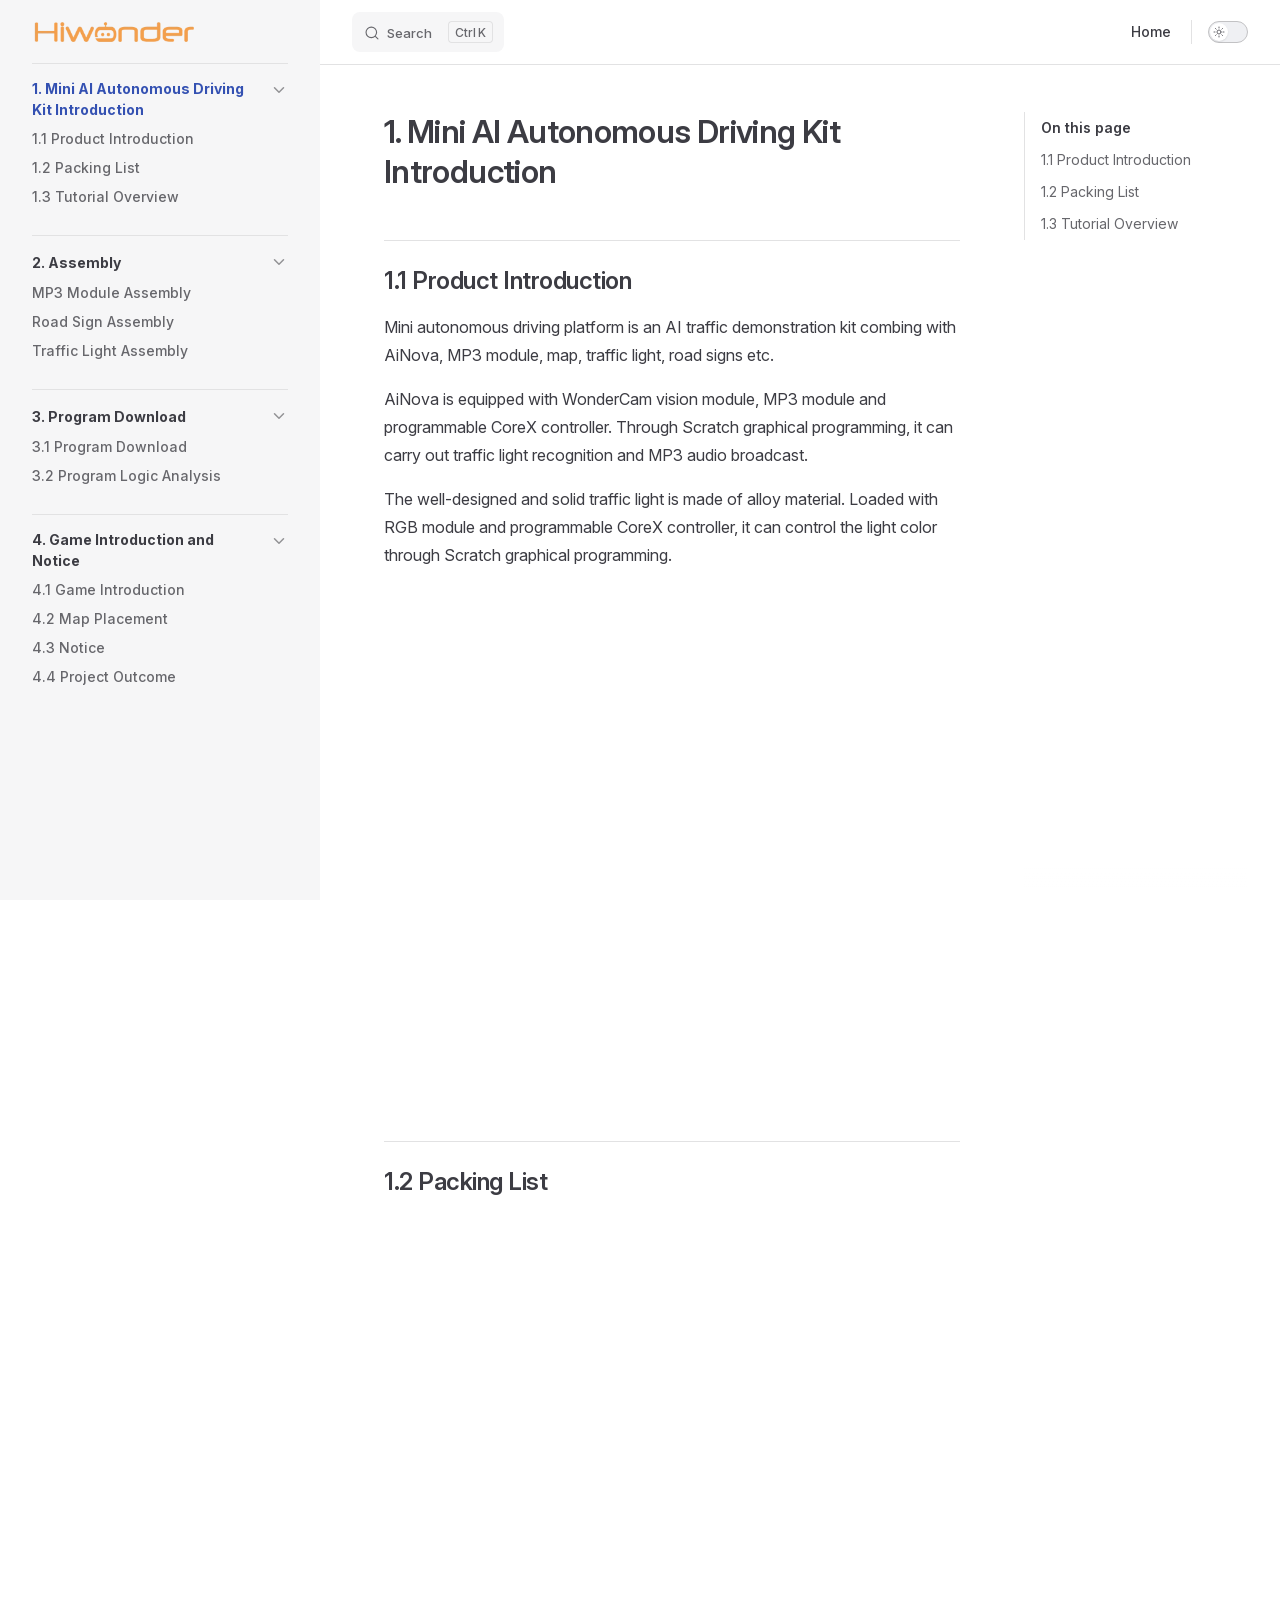
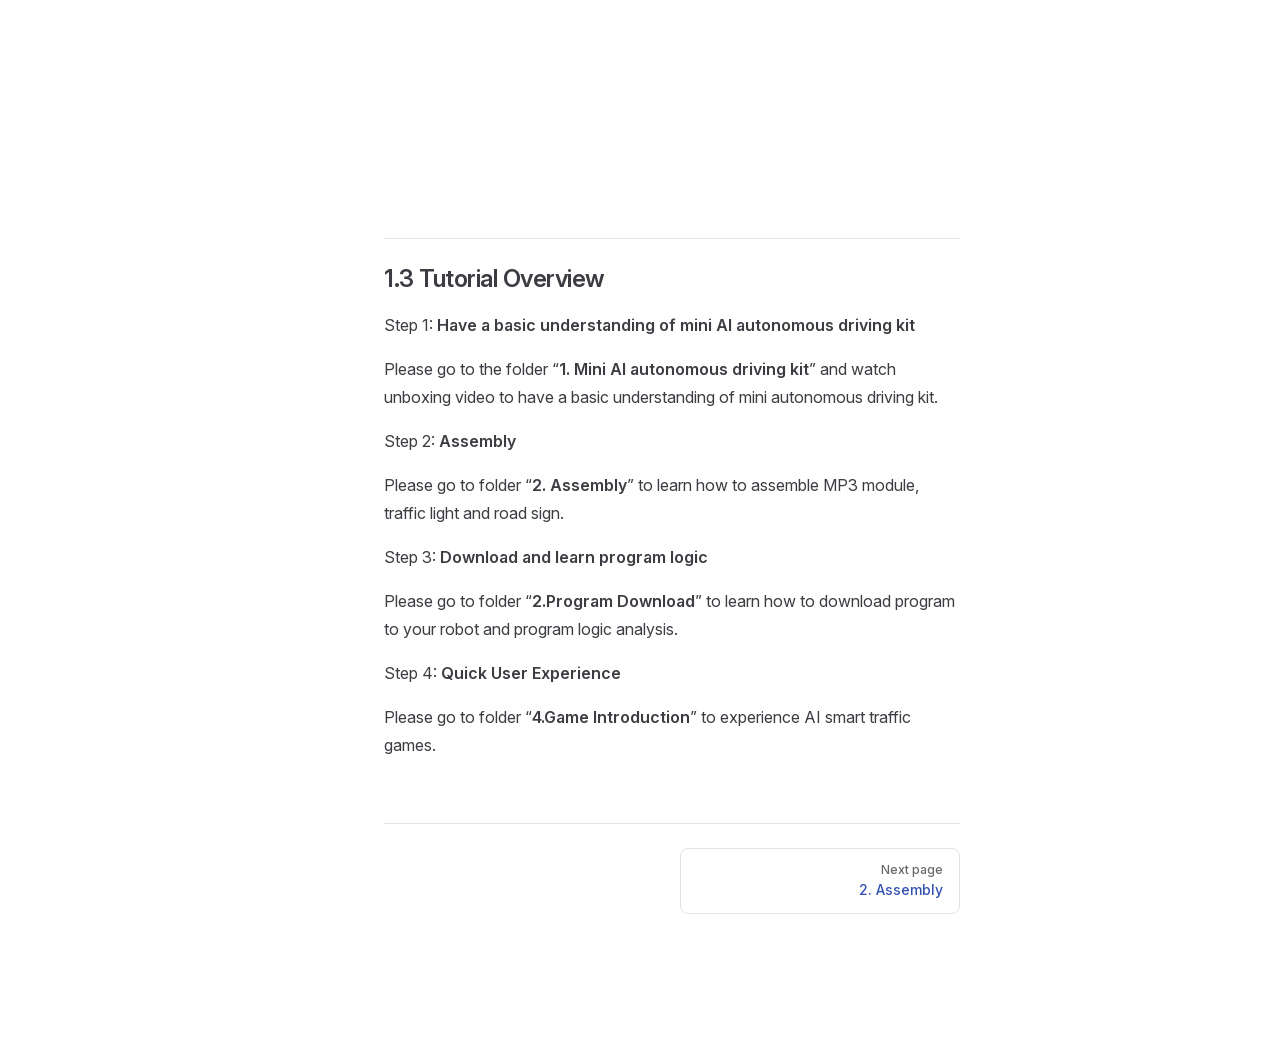
==== projects/AiNovaRobot/en/latest/index.html @ c1d37ed6 "内容修改" ====
<!DOCTYPE html>
<html lang="en-US" dir="ltr">
  <head>
    <meta charset="utf-8">
    <meta name="viewport" content="width=device-width,initial-scale=1">
    <title>AiNova Robot Documentation</title>
    <meta name="description" content="AiNova Robot documentation">
    <meta name="generator" content="VitePress v1.6.4">
    <link rel="preload stylesheet" href="/projects/AiNovaRobot/en/latest/assets/style.CTawzDou.css" as="style">
    <link rel="preload stylesheet" href="/projects/AiNovaRobot/en/latest/vp-icons.css" as="style">
    
    <script type="module" src="/projects/AiNovaRobot/en/latest/assets/app.DLgzN-JH.js"></script>
    <link rel="preload" href="/projects/AiNovaRobot/en/latest/assets/inter-roman-latin.Di8DUHzh.woff2" as="font" type="font/woff2" crossorigin="">
    <link rel="modulepreload" href="/projects/AiNovaRobot/en/latest/assets/chunks/theme.DFyrDnM_.js">
    <link rel="modulepreload" href="/projects/AiNovaRobot/en/latest/assets/chunks/framework.BVKoBI-M.js">
    <link rel="modulepreload" href="/projects/AiNovaRobot/en/latest/assets/index.md.DWuxhuNE.lean.js">
    <link rel="icon" href="/projects/AiNovaRobot/en/latest/favicon.ico">
    <script id="check-dark-mode">(()=>{const e=localStorage.getItem("vitepress-theme-appearance")||"auto",a=window.matchMedia("(prefers-color-scheme: dark)").matches;(!e||e==="auto"?a:e==="dark")&&document.documentElement.classList.add("dark")})();</script>
    <script id="check-mac-os">document.documentElement.classList.toggle("mac",/Mac|iPhone|iPod|iPad/i.test(navigator.platform));</script>
  </head>
  <body>
    <div id="app"><!--[--><div class="page-redirect" style="text-align:center;padding:100px 20px;"><p>Redirecting to content page...</p><p><a href="/projects/AiNovaRobot/en/latest/docs/1.Mini_AI_Autonomous_Driving_Kit_Introduction.html" target="_self">If you are not redirected automatically, click here</a></p></div><!--[--><!----><!--]--><!----><!--]--></div>
    <script>window.__VP_HASH_MAP__=JSON.parse("{\"docs_1.mini_ai_autonomous_driving_kit_introduction.md\":\"BrAEsili\",\"docs_2.assembly.md\":\"BgGyeTSR\",\"docs_3.program_download.md\":\"BCMKDqMc\",\"docs_4.game_instruction.md\":\"-0Lbuvfd\",\"docs_index.md\":\"DHeH-RkU\",\"index.md\":\"DWuxhuNE\"}");window.__VP_SITE_DATA__=JSON.parse("{\"lang\":\"en-US\",\"dir\":\"ltr\",\"title\":\"AiNova Robot Documentation\",\"description\":\"AiNova Robot documentation\",\"base\":\"/projects/AiNovaRobot/en/latest/\",\"head\":[],\"router\":{\"prefetchLinks\":true},\"appearance\":true,\"themeConfig\":{\"siteTitle\":false,\"logo\":\"/e-logo.webp\",\"outline\":[2,3],\"search\":{\"provider\":\"local\",\"options\":{\"translations\":{\"button\":{\"buttonText\":\"Search\",\"buttonAriaLabel\":\"Search\"},\"modal\":{\"searchBox\":{\"resetButtonTitle\":\"Clear search query\",\"resetButtonAriaLabel\":\"Clear search query\",\"cancelButtonText\":\"Cancel\",\"cancelButtonAriaLabel\":\"Cancel\"},\"startScreen\":{\"recentSearchTitle\":\"Recent Searches\",\"noRecentSearchText\":\"No recent searches\",\"suggestedQueryTitle\":\"Suggested Queries\"},\"noResultsScreen\":{\"noResultsText\":\"No results found for\",\"suggestedQueryText\":\"You can try searching for\",\"reportMissingResultsText\":\"Have any queries?\",\"reportMissingResultsLinkText\":\"Report here\"},\"footer\":{\"selectText\":\"to select\",\"navigateText\":\"to navigate\",\"closeText\":\"to close\"}}}}},\"nav\":[{\"text\":\"Home\",\"link\":\"https://www.hiwonder.net/\",\"target\":\"_self\"}],\"sidebar\":[{\"text\":\"1. Mini AI Autonomous Driving Kit Introduction\",\"link\":\"/docs/1.Mini_AI_Autonomous_Driving_Kit_Introduction.html\",\"collapsed\":false,\"items\":[{\"text\":\"1.1 Product Introduction\",\"link\":\"/docs/1.Mini_AI_Autonomous_Driving_Kit_Introduction.html#_1-1-product-introduction\"},{\"text\":\"1.2 Packing List\",\"link\":\"/docs/1.Mini_AI_Autonomous_Driving_Kit_Introduction.html#_1-2-packing-list\"},{\"text\":\"1.3 Tutorial Overview\",\"link\":\"/docs/1.Mini_AI_Autonomous_Driving_Kit_Introduction.html#_1-3-tutorial-overview\"}]},{\"text\":\"2. Assembly\",\"link\":\"/docs/2.Assembly.html\",\"collapsed\":false,\"items\":[{\"text\":\"MP3 Module Assembly\",\"link\":\"/docs/2.Assembly.html#mp3-module-assembly\"},{\"text\":\"Road Sign Assembly\",\"link\":\"/docs/2.Assembly.html#road-sign-assembly\"},{\"text\":\"Traffic Light Assembly\",\"link\":\"/docs/2.Assembly.html#traffic-light-assembly\"}]},{\"text\":\"3. Program Download\",\"link\":\"/docs/3.Program_Download.html\",\"collapsed\":false,\"items\":[{\"text\":\"3.1 Program Download\",\"link\":\"/docs/3.Program_Download.html#_3-1-program-download\"},{\"text\":\"3.2 Program Logic Analysis\",\"link\":\"/docs/3.Program_Download.html#_3-2-program-logic-analysis\"}]},{\"text\":\"4. Game Introduction and Notice\",\"link\":\"/docs/4.Game_Instruction.html\",\"collapsed\":false,\"items\":[{\"text\":\"4.1 Game Introduction\",\"link\":\"/docs/4.Game_Instruction.html#_4-1-game-introduction\"},{\"text\":\"4.2 Map Placement\",\"link\":\"/docs/4.Game_Instruction.html#_4-2-map-placement\"},{\"text\":\"4.3 Notice\",\"link\":\"/docs/4.Game_Instruction.html#_4-3-notice\"},{\"text\":\"4.4 Project Outcome\",\"link\":\"/docs/4.Game_Instruction.html#_4-4-project-outcome\"}]}]},\"locales\":{},\"scrollOffset\":134,\"cleanUrls\":false}");</script>
    
  </body>
</html>
---- projects/AiNovaRobot/en/latest/assets/style.CTawzDou.css ----
@font-face{font-family:Inter;font-style:normal;font-weight:100 900;font-display:swap;src:url(/projects/AiNovaRobot/en/latest/assets/inter-roman-cyrillic-ext.BBPuwvHQ.woff2) format("woff2");unicode-range:U+0460-052F,U+1C80-1C88,U+20B4,U+2DE0-2DFF,U+A640-A69F,U+FE2E-FE2F}@font-face{font-family:Inter;font-style:normal;font-weight:100 900;font-display:swap;src:url(/projects/AiNovaRobot/en/latest/assets/inter-roman-cyrillic.C5lxZ8CY.woff2) format("woff2");unicode-range:U+0301,U+0400-045F,U+0490-0491,U+04B0-04B1,U+2116}@font-face{font-family:Inter;font-style:normal;font-weight:100 900;font-display:swap;src:url(/projects/AiNovaRobot/en/latest/assets/inter-roman-greek-ext.CqjqNYQ-.woff2) format("woff2");unicode-range:U+1F00-1FFF}@font-face{font-family:Inter;font-style:normal;font-weight:100 900;font-display:swap;src:url(/projects/AiNovaRobot/en/latest/assets/inter-roman-greek.BBVDIX6e.woff2) format("woff2");unicode-range:U+0370-0377,U+037A-037F,U+0384-038A,U+038C,U+038E-03A1,U+03A3-03FF}@font-face{font-family:Inter;font-style:normal;font-weight:100 900;font-display:swap;src:url(/projects/AiNovaRobot/en/latest/assets/inter-roman-vietnamese.BjW4sHH5.woff2) format("woff2");unicode-range:U+0102-0103,U+0110-0111,U+0128-0129,U+0168-0169,U+01A0-01A1,U+01AF-01B0,U+0300-0301,U+0303-0304,U+0308-0309,U+0323,U+0329,U+1EA0-1EF9,U+20AB}@font-face{font-family:Inter;font-style:normal;font-weight:100 900;font-display:swap;src:url(/projects/AiNovaRobot/en/latest/assets/inter-roman-latin-ext.4ZJIpNVo.woff2) format("woff2");unicode-range:U+0100-02AF,U+0304,U+0308,U+0329,U+1E00-1E9F,U+1EF2-1EFF,U+2020,U+20A0-20AB,U+20AD-20C0,U+2113,U+2C60-2C7F,U+A720-A7FF}@font-face{font-family:Inter;font-style:normal;font-weight:100 900;font-display:swap;src:url(/projects/AiNovaRobot/en/latest/assets/inter-roman-latin.Di8DUHzh.woff2) format("woff2");unicode-range:U+0000-00FF,U+0131,U+0152-0153,U+02BB-02BC,U+02C6,U+02DA,U+02DC,U+0304,U+0308,U+0329,U+2000-206F,U+2074,U+20AC,U+2122,U+2191,U+2193,U+2212,U+2215,U+FEFF,U+FFFD}@font-face{font-family:Inter;font-style:italic;font-weight:100 900;font-display:swap;src:url(/projects/AiNovaRobot/en/latest/assets/inter-italic-cyrillic-ext.r48I6akx.woff2) format("woff2");unicode-range:U+0460-052F,U+1C80-1C88,U+20B4,U+2DE0-2DFF,U+A640-A69F,U+FE2E-FE2F}@font-face{font-family:Inter;font-style:italic;font-weight:100 900;font-display:swap;src:url(/projects/AiNovaRobot/en/latest/assets/inter-italic-cyrillic.By2_1cv3.woff2) format("woff2");unicode-range:U+0301,U+0400-045F,U+0490-0491,U+04B0-04B1,U+2116}@font-face{font-family:Inter;font-style:italic;font-weight:100 900;font-display:swap;src:url(/projects/AiNovaRobot/en/latest/assets/inter-italic-greek-ext.1u6EdAuj.woff2) format("woff2");unicode-range:U+1F00-1FFF}@font-face{font-family:Inter;font-style:italic;font-weight:100 900;font-display:swap;src:url(/projects/AiNovaRobot/en/latest/assets/inter-italic-greek.DJ8dCoTZ.woff2) format("woff2");unicode-range:U+0370-0377,U+037A-037F,U+0384-038A,U+038C,U+038E-03A1,U+03A3-03FF}@font-face{font-family:Inter;font-style:italic;font-weight:100 900;font-display:swap;src:url(/projects/AiNovaRobot/en/latest/assets/inter-italic-vietnamese.BSbpV94h.woff2) format("woff2");unicode-range:U+0102-0103,U+0110-0111,U+0128-0129,U+0168-0169,U+01A0-01A1,U+01AF-01B0,U+0300-0301,U+0303-0304,U+0308-0309,U+0323,U+0329,U+1EA0-1EF9,U+20AB}@font-face{font-family:Inter;font-style:italic;font-weight:100 900;font-display:swap;src:url(/projects/AiNovaRobot/en/latest/assets/inter-italic-latin-ext.CN1xVJS-.woff2) format("woff2");unicode-range:U+0100-02AF,U+0304,U+0308,U+0329,U+1E00-1E9F,U+1EF2-1EFF,U+2020,U+20A0-20AB,U+20AD-20C0,U+2113,U+2C60-2C7F,U+A720-A7FF}@font-face{font-family:Inter;font-style:italic;font-weight:100 900;font-display:swap;src:url(/projects/AiNovaRobot/en/latest/assets/inter-italic-latin.C2AdPX0b.woff2) format("woff2");unicode-range:U+0000-00FF,U+0131,U+0152-0153,U+02BB-02BC,U+02C6,U+02DA,U+02DC,U+0304,U+0308,U+0329,U+2000-206F,U+2074,U+20AC,U+2122,U+2191,U+2193,U+2212,U+2215,U+FEFF,U+FFFD}@font-face{font-family:Punctuation SC;font-weight:400;src:local("PingFang SC Regular"),local("Noto Sans CJK SC"),local("Microsoft YaHei");unicode-range:U+201C,U+201D,U+2018,U+2019,U+2E3A,U+2014,U+2013,U+2026,U+00B7,U+007E,U+002F}@font-face{font-family:Punctuation SC;font-weight:500;src:local("PingFang SC Medium"),local("Noto Sans CJK SC"),local("Microsoft YaHei");unicode-range:U+201C,U+201D,U+2018,U+2019,U+2E3A,U+2014,U+2013,U+2026,U+00B7,U+007E,U+002F}@font-face{font-family:Punctuation SC;font-weight:600;src:local("PingFang SC Semibold"),local("Noto Sans CJK SC Bold"),local("Microsoft YaHei Bold");unicode-range:U+201C,U+201D,U+2018,U+2019,U+2E3A,U+2014,U+2013,U+2026,U+00B7,U+007E,U+002F}@font-face{font-family:Punctuation SC;font-weight:700;src:local("PingFang SC Semibold"),local("Noto Sans CJK SC Bold"),local("Microsoft YaHei Bold");unicode-range:U+201C,U+201D,U+2018,U+2019,U+2E3A,U+2014,U+2013,U+2026,U+00B7,U+007E,U+002F}:root{--vp-c-white: #ffffff;--vp-c-black: #000000;--vp-c-neutral: var(--vp-c-black);--vp-c-neutral-inverse: var(--vp-c-white)}.dark{--vp-c-neutral: var(--vp-c-white);--vp-c-neutral-inverse: var(--vp-c-black)}:root{--vp-c-gray-1: #dddde3;--vp-c-gray-2: #e4e4e9;--vp-c-gray-3: #ebebef;--vp-c-gray-soft: rgba(142, 150, 170, .14);--vp-c-indigo-1: #3451b2;--vp-c-indigo-2: #3a5ccc;--vp-c-indigo-3: #5672cd;--vp-c-indigo-soft: rgba(100, 108, 255, .14);--vp-c-purple-1: #6f42c1;--vp-c-purple-2: #7e4cc9;--vp-c-purple-3: #8e5cd9;--vp-c-purple-soft: rgba(159, 122, 234, .14);--vp-c-green-1: #18794e;--vp-c-green-2: #299764;--vp-c-green-3: #30a46c;--vp-c-green-soft: rgba(16, 185, 129, .14);--vp-c-yellow-1: #915930;--vp-c-yellow-2: #946300;--vp-c-yellow-3: #9f6a00;--vp-c-yellow-soft: rgba(234, 179, 8, .14);--vp-c-red-1: #b8272c;--vp-c-red-2: #d5393e;--vp-c-red-3: #e0575b;--vp-c-red-soft: rgba(244, 63, 94, .14);--vp-c-sponsor: #db2777}.dark{--vp-c-gray-1: #515c67;--vp-c-gray-2: #414853;--vp-c-gray-3: #32363f;--vp-c-gray-soft: rgba(101, 117, 133, .16);--vp-c-indigo-1: #a8b1ff;--vp-c-indigo-2: #5c73e7;--vp-c-indigo-3: #3e63dd;--vp-c-indigo-soft: rgba(100, 108, 255, .16);--vp-c-purple-1: #c8abfa;--vp-c-purple-2: #a879e6;--vp-c-purple-3: #8e5cd9;--vp-c-purple-soft: rgba(159, 122, 234, .16);--vp-c-green-1: #3dd68c;--vp-c-green-2: #30a46c;--vp-c-green-3: #298459;--vp-c-green-soft: rgba(16, 185, 129, .16);--vp-c-yellow-1: #f9b44e;--vp-c-yellow-2: #da8b17;--vp-c-yellow-3: #a46a0a;--vp-c-yellow-soft: rgba(234, 179, 8, .16);--vp-c-red-1: #f66f81;--vp-c-red-2: #f14158;--vp-c-red-3: #b62a3c;--vp-c-red-soft: rgba(244, 63, 94, .16)}:root{--vp-c-bg: #ffffff;--vp-c-bg-alt: #f6f6f7;--vp-c-bg-elv: #ffffff;--vp-c-bg-soft: #f6f6f7}.dark{--vp-c-bg: #1b1b1f;--vp-c-bg-alt: #161618;--vp-c-bg-elv: #202127;--vp-c-bg-soft: #202127}:root{--vp-c-border: #c2c2c4;--vp-c-divider: #e2e2e3;--vp-c-gutter: #e2e2e3}.dark{--vp-c-border: #3c3f44;--vp-c-divider: #2e2e32;--vp-c-gutter: #000000}:root{--vp-c-text-1: #3c3c43;--vp-c-text-2: #67676c;--vp-c-text-3: #929295}.dark{--vp-c-text-1: #dfdfd6;--vp-c-text-2: #98989f;--vp-c-text-3: #6a6a71}:root{--vp-c-default-1: var(--vp-c-gray-1);--vp-c-default-2: var(--vp-c-gray-2);--vp-c-default-3: var(--vp-c-gray-3);--vp-c-default-soft: var(--vp-c-gray-soft);--vp-c-brand-1: var(--vp-c-indigo-1);--vp-c-brand-2: var(--vp-c-indigo-2);--vp-c-brand-3: var(--vp-c-indigo-3);--vp-c-brand-soft: var(--vp-c-indigo-soft);--vp-c-brand: var(--vp-c-brand-1);--vp-c-tip-1: var(--vp-c-brand-1);--vp-c-tip-2: var(--vp-c-brand-2);--vp-c-tip-3: var(--vp-c-brand-3);--vp-c-tip-soft: var(--vp-c-brand-soft);--vp-c-note-1: var(--vp-c-brand-1);--vp-c-note-2: var(--vp-c-brand-2);--vp-c-note-3: var(--vp-c-brand-3);--vp-c-note-soft: var(--vp-c-brand-soft);--vp-c-success-1: var(--vp-c-green-1);--vp-c-success-2: var(--vp-c-green-2);--vp-c-success-3: var(--vp-c-green-3);--vp-c-success-soft: var(--vp-c-green-soft);--vp-c-important-1: var(--vp-c-purple-1);--vp-c-important-2: var(--vp-c-purple-2);--vp-c-important-3: var(--vp-c-purple-3);--vp-c-important-soft: var(--vp-c-purple-soft);--vp-c-warning-1: var(--vp-c-yellow-1);--vp-c-warning-2: var(--vp-c-yellow-2);--vp-c-warning-3: var(--vp-c-yellow-3);--vp-c-warning-soft: var(--vp-c-yellow-soft);--vp-c-danger-1: var(--vp-c-red-1);--vp-c-danger-2: var(--vp-c-red-2);--vp-c-danger-3: var(--vp-c-red-3);--vp-c-danger-soft: var(--vp-c-red-soft);--vp-c-caution-1: var(--vp-c-red-1);--vp-c-caution-2: var(--vp-c-red-2);--vp-c-caution-3: var(--vp-c-red-3);--vp-c-caution-soft: var(--vp-c-red-soft)}:root{--vp-font-family-base: "Inter", ui-sans-serif, system-ui, sans-serif, "Apple Color Emoji", "Segoe UI Emoji", "Segoe UI Symbol", "Noto Color Emoji";--vp-font-family-mono: ui-monospace, "Menlo", "Monaco", "Consolas", "Liberation Mono", "Courier New", monospace;font-optical-sizing:auto}:root:where(:lang(zh)){--vp-font-family-base: "Punctuation SC", "Inter", ui-sans-serif, system-ui, sans-serif, "Apple Color Emoji", "Segoe UI Emoji", "Segoe UI Symbol", "Noto Color Emoji"}:root{--vp-shadow-1: 0 1px 2px rgba(0, 0, 0, .04), 0 1px 2px rgba(0, 0, 0, .06);--vp-shadow-2: 0 3px 12px rgba(0, 0, 0, .07), 0 1px 4px rgba(0, 0, 0, .07);--vp-shadow-3: 0 12px 32px rgba(0, 0, 0, .1), 0 2px 6px rgba(0, 0, 0, .08);--vp-shadow-4: 0 14px 44px rgba(0, 0, 0, .12), 0 3px 9px rgba(0, 0, 0, .12);--vp-shadow-5: 0 18px 56px rgba(0, 0, 0, .16), 0 4px 12px rgba(0, 0, 0, .16)}:root{--vp-z-index-footer: 10;--vp-z-index-local-nav: 20;--vp-z-index-nav: 30;--vp-z-index-layout-top: 40;--vp-z-index-backdrop: 50;--vp-z-index-sidebar: 60}@media (min-width: 960px){:root{--vp-z-index-sidebar: 25}}:root{--vp-layout-max-width: 1440px}:root{--vp-header-anchor-symbol: "#"}:root{--vp-code-line-height: 1.7;--vp-code-font-size: .875em;--vp-code-color: var(--vp-c-brand-1);--vp-code-link-color: var(--vp-c-brand-1);--vp-code-link-hover-color: var(--vp-c-brand-2);--vp-code-bg: var(--vp-c-default-soft);--vp-code-block-color: var(--vp-c-text-2);--vp-code-block-bg: var(--vp-c-bg-alt);--vp-code-block-divider-color: var(--vp-c-gutter);--vp-code-lang-color: var(--vp-c-text-3);--vp-code-line-highlight-color: var(--vp-c-default-soft);--vp-code-line-number-color: var(--vp-c-text-3);--vp-code-line-diff-add-color: var(--vp-c-success-soft);--vp-code-line-diff-add-symbol-color: var(--vp-c-success-1);--vp-code-line-diff-remove-color: var(--vp-c-danger-soft);--vp-code-line-diff-remove-symbol-color: var(--vp-c-danger-1);--vp-code-line-warning-color: var(--vp-c-warning-soft);--vp-code-line-error-color: var(--vp-c-danger-soft);--vp-code-copy-code-border-color: var(--vp-c-divider);--vp-code-copy-code-bg: var(--vp-c-bg-soft);--vp-code-copy-code-hover-border-color: var(--vp-c-divider);--vp-code-copy-code-hover-bg: var(--vp-c-bg);--vp-code-copy-code-active-text: var(--vp-c-text-2);--vp-code-copy-copied-text-content: "Copied";--vp-code-tab-divider: var(--vp-code-block-divider-color);--vp-code-tab-text-color: var(--vp-c-text-2);--vp-code-tab-bg: var(--vp-code-block-bg);--vp-code-tab-hover-text-color: var(--vp-c-text-1);--vp-code-tab-active-text-color: var(--vp-c-text-1);--vp-code-tab-active-bar-color: var(--vp-c-brand-1)}:lang(es),:lang(pt){--vp-code-copy-copied-text-content: "Copiado"}:lang(fa){--vp-code-copy-copied-text-content: "کپی شد"}:lang(ko){--vp-code-copy-copied-text-content: "복사됨"}:lang(ru){--vp-code-copy-copied-text-content: "Скопировано"}:lang(zh){--vp-code-copy-copied-text-content: "已复制"}:root{--vp-button-brand-border: transparent;--vp-button-brand-text: var(--vp-c-white);--vp-button-brand-bg: var(--vp-c-brand-3);--vp-button-brand-hover-border: transparent;--vp-button-brand-hover-text: var(--vp-c-white);--vp-button-brand-hover-bg: var(--vp-c-brand-2);--vp-button-brand-active-border: transparent;--vp-button-brand-active-text: var(--vp-c-white);--vp-button-brand-active-bg: var(--vp-c-brand-1);--vp-button-alt-border: transparent;--vp-button-alt-text: var(--vp-c-text-1);--vp-button-alt-bg: var(--vp-c-default-3);--vp-button-alt-hover-border: transparent;--vp-button-alt-hover-text: var(--vp-c-text-1);--vp-button-alt-hover-bg: var(--vp-c-default-2);--vp-button-alt-active-border: transparent;--vp-button-alt-active-text: var(--vp-c-text-1);--vp-button-alt-active-bg: var(--vp-c-default-1);--vp-button-sponsor-border: var(--vp-c-text-2);--vp-button-sponsor-text: var(--vp-c-text-2);--vp-button-sponsor-bg: transparent;--vp-button-sponsor-hover-border: var(--vp-c-sponsor);--vp-button-sponsor-hover-text: var(--vp-c-sponsor);--vp-button-sponsor-hover-bg: transparent;--vp-button-sponsor-active-border: var(--vp-c-sponsor);--vp-button-sponsor-active-text: var(--vp-c-sponsor);--vp-button-sponsor-active-bg: transparent}:root{--vp-custom-block-font-size: 14px;--vp-custom-block-code-font-size: 13px;--vp-custom-block-info-border: transparent;--vp-custom-block-info-text: var(--vp-c-text-1);--vp-custom-block-info-bg: var(--vp-c-default-soft);--vp-custom-block-info-code-bg: var(--vp-c-default-soft);--vp-custom-block-note-border: transparent;--vp-custom-block-note-text: var(--vp-c-text-1);--vp-custom-block-note-bg: var(--vp-c-default-soft);--vp-custom-block-note-code-bg: var(--vp-c-default-soft);--vp-custom-block-tip-border: transparent;--vp-custom-block-tip-text: var(--vp-c-text-1);--vp-custom-block-tip-bg: var(--vp-c-tip-soft);--vp-custom-block-tip-code-bg: var(--vp-c-tip-soft);--vp-custom-block-important-border: transparent;--vp-custom-block-important-text: var(--vp-c-text-1);--vp-custom-block-important-bg: var(--vp-c-important-soft);--vp-custom-block-important-code-bg: var(--vp-c-important-soft);--vp-custom-block-warning-border: transparent;--vp-custom-block-warning-text: var(--vp-c-text-1);--vp-custom-block-warning-bg: var(--vp-c-warning-soft);--vp-custom-block-warning-code-bg: var(--vp-c-warning-soft);--vp-custom-block-danger-border: transparent;--vp-custom-block-danger-text: var(--vp-c-text-1);--vp-custom-block-danger-bg: var(--vp-c-danger-soft);--vp-custom-block-danger-code-bg: var(--vp-c-danger-soft);--vp-custom-block-caution-border: transparent;--vp-custom-block-caution-text: var(--vp-c-text-1);--vp-custom-block-caution-bg: var(--vp-c-caution-soft);--vp-custom-block-caution-code-bg: var(--vp-c-caution-soft);--vp-custom-block-details-border: var(--vp-custom-block-info-border);--vp-custom-block-details-text: var(--vp-custom-block-info-text);--vp-custom-block-details-bg: var(--vp-custom-block-info-bg);--vp-custom-block-details-code-bg: var(--vp-custom-block-info-code-bg)}:root{--vp-input-border-color: var(--vp-c-border);--vp-input-bg-color: var(--vp-c-bg-alt);--vp-input-switch-bg-color: var(--vp-c-default-soft)}:root{--vp-nav-height: 64px;--vp-nav-bg-color: var(--vp-c-bg);--vp-nav-screen-bg-color: var(--vp-c-bg);--vp-nav-logo-height: 24px}.hide-nav{--vp-nav-height: 0px}.hide-nav .VPSidebar{--vp-nav-height: 22px}:root{--vp-local-nav-bg-color: var(--vp-c-bg)}:root{--vp-sidebar-width: 272px;--vp-sidebar-bg-color: var(--vp-c-bg-alt)}:root{--vp-backdrop-bg-color: rgba(0, 0, 0, .6)}:root{--vp-home-hero-name-color: var(--vp-c-brand-1);--vp-home-hero-name-background: transparent;--vp-home-hero-image-background-image: none;--vp-home-hero-image-filter: none}:root{--vp-badge-info-border: transparent;--vp-badge-info-text: var(--vp-c-text-2);--vp-badge-info-bg: var(--vp-c-default-soft);--vp-badge-tip-border: transparent;--vp-badge-tip-text: var(--vp-c-tip-1);--vp-badge-tip-bg: var(--vp-c-tip-soft);--vp-badge-warning-border: transparent;--vp-badge-warning-text: var(--vp-c-warning-1);--vp-badge-warning-bg: var(--vp-c-warning-soft);--vp-badge-danger-border: transparent;--vp-badge-danger-text: var(--vp-c-danger-1);--vp-badge-danger-bg: var(--vp-c-danger-soft)}:root{--vp-carbon-ads-text-color: var(--vp-c-text-1);--vp-carbon-ads-poweredby-color: var(--vp-c-text-2);--vp-carbon-ads-bg-color: var(--vp-c-bg-soft);--vp-carbon-ads-hover-text-color: var(--vp-c-brand-1);--vp-carbon-ads-hover-poweredby-color: var(--vp-c-text-1)}:root{--vp-local-search-bg: var(--vp-c-bg);--vp-local-search-result-bg: var(--vp-c-bg);--vp-local-search-result-border: var(--vp-c-divider);--vp-local-search-result-selected-bg: var(--vp-c-bg);--vp-local-search-result-selected-border: var(--vp-c-brand-1);--vp-local-search-highlight-bg: var(--vp-c-brand-1);--vp-local-search-highlight-text: var(--vp-c-neutral-inverse)}@media (prefers-reduced-motion: reduce){*,:before,:after{animation-delay:-1ms!important;animation-duration:1ms!important;animation-iteration-count:1!important;background-attachment:initial!important;scroll-behavior:auto!important;transition-duration:0s!important;transition-delay:0s!important}}*,:before,:after{box-sizing:border-box}html{line-height:1.4;font-size:16px;-webkit-text-size-adjust:100%}html.dark{color-scheme:dark}body{margin:0;width:100%;min-width:320px;min-height:100vh;line-height:24px;font-family:var(--vp-font-family-base);font-size:16px;font-weight:400;color:var(--vp-c-text-1);background-color:var(--vp-c-bg);font-synthesis:style;text-rendering:optimizeLegibility;-webkit-font-smoothing:antialiased;-moz-osx-font-smoothing:grayscale}main{display:block}h1,h2,h3,h4,h5,h6{margin:0;line-height:24px;font-size:16px;font-weight:400}p{margin:0}strong,b{font-weight:600}a,area,button,[role=button],input,label,select,summary,textarea{touch-action:manipulation}a{color:inherit;text-decoration:inherit}ol,ul{list-style:none;margin:0;padding:0}blockquote{margin:0}pre,code,kbd,samp{font-family:var(--vp-font-family-mono)}img,svg,video,canvas,audio,iframe,embed,object{display:block}figure{margin:0}img,video{max-width:100%;height:auto}button,input,optgroup,select,textarea{border:0;padding:0;line-height:inherit;color:inherit}button{padding:0;font-family:inherit;background-color:transparent;background-image:none}button:enabled,[role=button]:enabled{cursor:pointer}button:focus,button:focus-visible{outline:1px dotted;outline:4px auto -webkit-focus-ring-color}button:focus:not(:focus-visible){outline:none!important}input:focus,textarea:focus,select:focus{outline:none}table{border-collapse:collapse}input{background-color:transparent}input:-ms-input-placeholder,textarea:-ms-input-placeholder{color:var(--vp-c-text-3)}input::-ms-input-placeholder,textarea::-ms-input-placeholder{color:var(--vp-c-text-3)}input::placeholder,textarea::placeholder{color:var(--vp-c-text-3)}input::-webkit-outer-spin-button,input::-webkit-inner-spin-button{-webkit-appearance:none;margin:0}input[type=number]{-moz-appearance:textfield}textarea{resize:vertical}select{-webkit-appearance:none}fieldset{margin:0;padding:0}h1,h2,h3,h4,h5,h6,li,p{overflow-wrap:break-word}vite-error-overlay{z-index:9999}mjx-container{overflow-x:auto}mjx-container>svg{display:inline-block;margin:auto}[class^=vpi-],[class*=" vpi-"],.vp-icon{width:1em;height:1em}[class^=vpi-].bg,[class*=" vpi-"].bg,.vp-icon.bg{background-size:100% 100%;background-color:transparent}[class^=vpi-]:not(.bg),[class*=" vpi-"]:not(.bg),.vp-icon:not(.bg){-webkit-mask:var(--icon) no-repeat;mask:var(--icon) no-repeat;-webkit-mask-size:100% 100%;mask-size:100% 100%;background-color:currentColor;color:inherit}.vpi-align-left{--icon: url("data:image/svg+xml,%3Csvg xmlns='http://www.w3.org/2000/svg' fill='none' stroke='currentColor' stroke-linecap='round' stroke-linejoin='round' stroke-width='2' viewBox='0 0 24 24'%3E%3Cpath d='M21 6H3M15 12H3M17 18H3'/%3E%3C/svg%3E")}.vpi-arrow-right,.vpi-arrow-down,.vpi-arrow-left,.vpi-arrow-up{--icon: url("data:image/svg+xml,%3Csvg xmlns='http://www.w3.org/2000/svg' fill='none' stroke='currentColor' stroke-linecap='round' stroke-linejoin='round' stroke-width='2' viewBox='0 0 24 24'%3E%3Cpath d='M5 12h14M12 5l7 7-7 7'/%3E%3C/svg%3E")}.vpi-chevron-right,.vpi-chevron-down,.vpi-chevron-left,.vpi-chevron-up{--icon: url("data:image/svg+xml,%3Csvg xmlns='http://www.w3.org/2000/svg' fill='none' stroke='currentColor' stroke-linecap='round' stroke-linejoin='round' stroke-width='2' viewBox='0 0 24 24'%3E%3Cpath d='m9 18 6-6-6-6'/%3E%3C/svg%3E")}.vpi-chevron-down,.vpi-arrow-down{transform:rotate(90deg)}.vpi-chevron-left,.vpi-arrow-left{transform:rotate(180deg)}.vpi-chevron-up,.vpi-arrow-up{transform:rotate(-90deg)}.vpi-square-pen{--icon: url("data:image/svg+xml,%3Csvg xmlns='http://www.w3.org/2000/svg' fill='none' stroke='currentColor' stroke-linecap='round' stroke-linejoin='round' stroke-width='2' viewBox='0 0 24 24'%3E%3Cpath d='M12 3H5a2 2 0 0 0-2 2v14a2 2 0 0 0 2 2h14a2 2 0 0 0 2-2v-7'/%3E%3Cpath d='M18.375 2.625a2.121 2.121 0 1 1 3 3L12 15l-4 1 1-4Z'/%3E%3C/svg%3E")}.vpi-plus{--icon: url("data:image/svg+xml,%3Csvg xmlns='http://www.w3.org/2000/svg' fill='none' stroke='currentColor' stroke-linecap='round' stroke-linejoin='round' stroke-width='2' viewBox='0 0 24 24'%3E%3Cpath d='M5 12h14M12 5v14'/%3E%3C/svg%3E")}.vpi-sun{--icon: url("data:image/svg+xml,%3Csvg xmlns='http://www.w3.org/2000/svg' fill='none' stroke='currentColor' stroke-linecap='round' stroke-linejoin='round' stroke-width='2' viewBox='0 0 24 24'%3E%3Ccircle cx='12' cy='12' r='4'/%3E%3Cpath d='M12 2v2M12 20v2M4.93 4.93l1.41 1.41M17.66 17.66l1.41 1.41M2 12h2M20 12h2M6.34 17.66l-1.41 1.41M19.07 4.93l-1.41 1.41'/%3E%3C/svg%3E")}.vpi-moon{--icon: url("data:image/svg+xml,%3Csvg xmlns='http://www.w3.org/2000/svg' fill='none' stroke='currentColor' stroke-linecap='round' stroke-linejoin='round' stroke-width='2' viewBox='0 0 24 24'%3E%3Cpath d='M12 3a6 6 0 0 0 9 9 9 9 0 1 1-9-9Z'/%3E%3C/svg%3E")}.vpi-more-horizontal{--icon: url("data:image/svg+xml,%3Csvg xmlns='http://www.w3.org/2000/svg' fill='none' stroke='currentColor' stroke-linecap='round' stroke-linejoin='round' stroke-width='2' viewBox='0 0 24 24'%3E%3Ccircle cx='12' cy='12' r='1'/%3E%3Ccircle cx='19' cy='12' r='1'/%3E%3Ccircle cx='5' cy='12' r='1'/%3E%3C/svg%3E")}.vpi-languages{--icon: url("data:image/svg+xml,%3Csvg xmlns='http://www.w3.org/2000/svg' fill='none' stroke='currentColor' stroke-linecap='round' stroke-linejoin='round' stroke-width='2' viewBox='0 0 24 24'%3E%3Cpath d='m5 8 6 6M4 14l6-6 2-3M2 5h12M7 2h1M22 22l-5-10-5 10M14 18h6'/%3E%3C/svg%3E")}.vpi-heart{--icon: url("data:image/svg+xml,%3Csvg xmlns='http://www.w3.org/2000/svg' fill='none' stroke='currentColor' stroke-linecap='round' stroke-linejoin='round' stroke-width='2' viewBox='0 0 24 24'%3E%3Cpath d='M19 14c1.49-1.46 3-3.21 3-5.5A5.5 5.5 0 0 0 16.5 3c-1.76 0-3 .5-4.5 2-1.5-1.5-2.74-2-4.5-2A5.5 5.5 0 0 0 2 8.5c0 2.3 1.5 4.05 3 5.5l7 7Z'/%3E%3C/svg%3E")}.vpi-search{--icon: url("data:image/svg+xml,%3Csvg xmlns='http://www.w3.org/2000/svg' fill='none' stroke='currentColor' stroke-linecap='round' stroke-linejoin='round' stroke-width='2' viewBox='0 0 24 24'%3E%3Ccircle cx='11' cy='11' r='8'/%3E%3Cpath d='m21 21-4.3-4.3'/%3E%3C/svg%3E")}.vpi-layout-list{--icon: url("data:image/svg+xml,%3Csvg xmlns='http://www.w3.org/2000/svg' fill='none' stroke='currentColor' stroke-linecap='round' stroke-linejoin='round' stroke-width='2' viewBox='0 0 24 24'%3E%3Crect width='7' height='7' x='3' y='3' rx='1'/%3E%3Crect width='7' height='7' x='3' y='14' rx='1'/%3E%3Cpath d='M14 4h7M14 9h7M14 15h7M14 20h7'/%3E%3C/svg%3E")}.vpi-delete{--icon: url("data:image/svg+xml,%3Csvg xmlns='http://www.w3.org/2000/svg' fill='none' stroke='currentColor' stroke-linecap='round' stroke-linejoin='round' stroke-width='2' viewBox='0 0 24 24'%3E%3Cpath d='M20 5H9l-7 7 7 7h11a2 2 0 0 0 2-2V7a2 2 0 0 0-2-2ZM18 9l-6 6M12 9l6 6'/%3E%3C/svg%3E")}.vpi-corner-down-left{--icon: url("data:image/svg+xml,%3Csvg xmlns='http://www.w3.org/2000/svg' fill='none' stroke='currentColor' stroke-linecap='round' stroke-linejoin='round' stroke-width='2' viewBox='0 0 24 24'%3E%3Cpath d='m9 10-5 5 5 5'/%3E%3Cpath d='M20 4v7a4 4 0 0 1-4 4H4'/%3E%3C/svg%3E")}:root{--vp-icon-copy: url("data:image/svg+xml,%3Csvg xmlns='http://www.w3.org/2000/svg' fill='none' stroke='rgba(128,128,128,1)' stroke-linecap='round' stroke-linejoin='round' stroke-width='2' viewBox='0 0 24 24'%3E%3Crect width='8' height='4' x='8' y='2' rx='1' ry='1'/%3E%3Cpath d='M16 4h2a2 2 0 0 1 2 2v14a2 2 0 0 1-2 2H6a2 2 0 0 1-2-2V6a2 2 0 0 1 2-2h2'/%3E%3C/svg%3E");--vp-icon-copied: url("data:image/svg+xml,%3Csvg xmlns='http://www.w3.org/2000/svg' fill='none' stroke='rgba(128,128,128,1)' stroke-linecap='round' stroke-linejoin='round' stroke-width='2' viewBox='0 0 24 24'%3E%3Crect width='8' height='4' x='8' y='2' rx='1' ry='1'/%3E%3Cpath d='M16 4h2a2 2 0 0 1 2 2v14a2 2 0 0 1-2 2H6a2 2 0 0 1-2-2V6a2 2 0 0 1 2-2h2'/%3E%3Cpath d='m9 14 2 2 4-4'/%3E%3C/svg%3E")}.visually-hidden{position:absolute;width:1px;height:1px;white-space:nowrap;clip:rect(0 0 0 0);clip-path:inset(50%);overflow:hidden}.custom-block{border:1px solid transparent;border-radius:8px;padding:16px 16px 8px;line-height:24px;font-size:var(--vp-custom-block-font-size);color:var(--vp-c-text-2)}.custom-block.info{border-color:var(--vp-custom-block-info-border);color:var(--vp-custom-block-info-text);background-color:var(--vp-custom-block-info-bg)}.custom-block.info a,.custom-block.info code{color:var(--vp-c-brand-1)}.custom-block.info a:hover,.custom-block.info a:hover>code{color:var(--vp-c-brand-2)}.custom-block.info code{background-color:var(--vp-custom-block-info-code-bg)}.custom-block.note{border-color:var(--vp-custom-block-note-border);color:var(--vp-custom-block-note-text);background-color:var(--vp-custom-block-note-bg)}.custom-block.note a,.custom-block.note code{color:var(--vp-c-brand-1)}.custom-block.note a:hover,.custom-block.note a:hover>code{color:var(--vp-c-brand-2)}.custom-block.note code{background-color:var(--vp-custom-block-note-code-bg)}.custom-block.tip{border-color:var(--vp-custom-block-tip-border);color:var(--vp-custom-block-tip-text);background-color:var(--vp-custom-block-tip-bg)}.custom-block.tip a,.custom-block.tip code{color:var(--vp-c-tip-1)}.custom-block.tip a:hover,.custom-block.tip a:hover>code{color:var(--vp-c-tip-2)}.custom-block.tip code{background-color:var(--vp-custom-block-tip-code-bg)}.custom-block.important{border-color:var(--vp-custom-block-important-border);color:var(--vp-custom-block-important-text);background-color:var(--vp-custom-block-important-bg)}.custom-block.important a,.custom-block.important code{color:var(--vp-c-important-1)}.custom-block.important a:hover,.custom-block.important a:hover>code{color:var(--vp-c-important-2)}.custom-block.important code{background-color:var(--vp-custom-block-important-code-bg)}.custom-block.warning{border-color:var(--vp-custom-block-warning-border);color:var(--vp-custom-block-warning-text);background-color:var(--vp-custom-block-warning-bg)}.custom-block.warning a,.custom-block.warning code{color:var(--vp-c-warning-1)}.custom-block.warning a:hover,.custom-block.warning a:hover>code{color:var(--vp-c-warning-2)}.custom-block.warning code{background-color:var(--vp-custom-block-warning-code-bg)}.custom-block.danger{border-color:var(--vp-custom-block-danger-border);color:var(--vp-custom-block-danger-text);background-color:var(--vp-custom-block-danger-bg)}.custom-block.danger a,.custom-block.danger code{color:var(--vp-c-danger-1)}.custom-block.danger a:hover,.custom-block.danger a:hover>code{color:var(--vp-c-danger-2)}.custom-block.danger code{background-color:var(--vp-custom-block-danger-code-bg)}.custom-block.caution{border-color:var(--vp-custom-block-caution-border);color:var(--vp-custom-block-caution-text);background-color:var(--vp-custom-block-caution-bg)}.custom-block.caution a,.custom-block.caution code{color:var(--vp-c-caution-1)}.custom-block.caution a:hover,.custom-block.caution a:hover>code{color:var(--vp-c-caution-2)}.custom-block.caution code{background-color:var(--vp-custom-block-caution-code-bg)}.custom-block.details{border-color:var(--vp-custom-block-details-border);color:var(--vp-custom-block-details-text);background-color:var(--vp-custom-block-details-bg)}.custom-block.details a{color:var(--vp-c-brand-1)}.custom-block.details a:hover,.custom-block.details a:hover>code{color:var(--vp-c-brand-2)}.custom-block.details code{background-color:var(--vp-custom-block-details-code-bg)}.custom-block-title{font-weight:600}.custom-block p+p{margin:8px 0}.custom-block.details summary{margin:0 0 8px;font-weight:700;cursor:pointer;-webkit-user-select:none;user-select:none}.custom-block.details summary+p{margin:8px 0}.custom-block a{color:inherit;font-weight:600;text-decoration:underline;text-underline-offset:2px;transition:opacity .25s}.custom-block a:hover{opacity:.75}.custom-block code{font-size:var(--vp-custom-block-code-font-size)}.custom-block.custom-block th,.custom-block.custom-block blockquote>p{font-size:var(--vp-custom-block-font-size);color:inherit}.dark .vp-code span{color:var(--shiki-dark, inherit)}html:not(.dark) .vp-code span{color:var(--shiki-light, inherit)}.vp-code-group{margin-top:16px}.vp-code-group .tabs{position:relative;display:flex;margin-right:-24px;margin-left:-24px;padding:0 12px;background-color:var(--vp-code-tab-bg);overflow-x:auto;overflow-y:hidden;box-shadow:inset 0 -1px var(--vp-code-tab-divider)}@media (min-width: 640px){.vp-code-group .tabs{margin-right:0;margin-left:0;border-radius:8px 8px 0 0}}.vp-code-group .tabs input{position:fixed;opacity:0;pointer-events:none}.vp-code-group .tabs label{position:relative;display:inline-block;border-bottom:1px solid transparent;padding:0 12px;line-height:48px;font-size:14px;font-weight:500;color:var(--vp-code-tab-text-color);white-space:nowrap;cursor:pointer;transition:color .25s}.vp-code-group .tabs label:after{position:absolute;right:8px;bottom:-1px;left:8px;z-index:1;height:2px;border-radius:2px;content:"";background-color:transparent;transition:background-color .25s}.vp-code-group label:hover{color:var(--vp-code-tab-hover-text-color)}.vp-code-group input:checked+label{color:var(--vp-code-tab-active-text-color)}.vp-code-group input:checked+label:after{background-color:var(--vp-code-tab-active-bar-color)}.vp-code-group div[class*=language-],.vp-block{display:none;margin-top:0!important;border-top-left-radius:0!important;border-top-right-radius:0!important}.vp-code-group div[class*=language-].active,.vp-block.active{display:block}.vp-block{padding:20px 24px}.vp-doc h1,.vp-doc h2,.vp-doc h3,.vp-doc h4,.vp-doc h5,.vp-doc h6{position:relative;font-weight:600;outline:none}.vp-doc h1{letter-spacing:-.02em;line-height:40px;font-size:28px}.vp-doc h2{margin:48px 0 16px;border-top:1px solid var(--vp-c-divider);padding-top:24px;letter-spacing:-.02em;line-height:32px;font-size:24px}.vp-doc h3{margin:32px 0 0;letter-spacing:-.01em;line-height:28px;font-size:20px}.vp-doc h4{margin:24px 0 0;letter-spacing:-.01em;line-height:24px;font-size:18px}.vp-doc .header-anchor{position:absolute;top:0;left:0;margin-left:-.87em;font-weight:500;-webkit-user-select:none;user-select:none;opacity:0;text-decoration:none;transition:color .25s,opacity .25s}.vp-doc .header-anchor:before{content:var(--vp-header-anchor-symbol)}.vp-doc h1:hover .header-anchor,.vp-doc h1 .header-anchor:focus,.vp-doc h2:hover .header-anchor,.vp-doc h2 .header-anchor:focus,.vp-doc h3:hover .header-anchor,.vp-doc h3 .header-anchor:focus,.vp-doc h4:hover .header-anchor,.vp-doc h4 .header-anchor:focus,.vp-doc h5:hover .header-anchor,.vp-doc h5 .header-anchor:focus,.vp-doc h6:hover .header-anchor,.vp-doc h6 .header-anchor:focus{opacity:1}@media (min-width: 768px){.vp-doc h1{letter-spacing:-.02em;line-height:40px;font-size:32px}}.vp-doc h2 .header-anchor{top:24px}.vp-doc p,.vp-doc summary{margin:16px 0}.vp-doc p{line-height:28px}.vp-doc blockquote{margin:16px 0;border-left:2px solid var(--vp-c-divider);padding-left:16px;transition:border-color .5s;color:var(--vp-c-text-2)}.vp-doc blockquote>p{margin:0;font-size:16px;transition:color .5s}.vp-doc a{font-weight:500;color:var(--vp-c-brand-1);text-decoration:underline;text-underline-offset:2px;transition:color .25s,opacity .25s}.vp-doc a:hover{color:var(--vp-c-brand-2)}.vp-doc strong{font-weight:600}.vp-doc ul,.vp-doc ol{padding-left:1.25rem;margin:16px 0}.vp-doc ul{list-style:disc}.vp-doc ol{list-style:decimal}.vp-doc li+li{margin-top:8px}.vp-doc li>ol,.vp-doc li>ul{margin:8px 0 0}.vp-doc table{display:block;border-collapse:collapse;margin:20px 0;overflow-x:auto}.vp-doc tr{background-color:var(--vp-c-bg);border-top:1px solid var(--vp-c-divider);transition:background-color .5s}.vp-doc tr:nth-child(2n){background-color:var(--vp-c-bg-soft)}.vp-doc th,.vp-doc td{border:1px solid var(--vp-c-divider);padding:8px 16px}.vp-doc th{text-align:left;font-size:14px;font-weight:600;color:var(--vp-c-text-2);background-color:var(--vp-c-bg-soft)}.vp-doc td{font-size:14px}.vp-doc hr{margin:16px 0;border:none;border-top:1px solid var(--vp-c-divider)}.vp-doc .custom-block{margin:16px 0}.vp-doc .custom-block p{margin:8px 0;line-height:24px}.vp-doc .custom-block p:first-child{margin:0}.vp-doc .custom-block div[class*=language-]{margin:8px 0;border-radius:8px}.vp-doc .custom-block div[class*=language-] code{font-weight:400;background-color:transparent}.vp-doc .custom-block .vp-code-group .tabs{margin:0;border-radius:8px 8px 0 0}.vp-doc :not(pre,h1,h2,h3,h4,h5,h6)>code{font-size:var(--vp-code-font-size);color:var(--vp-code-color)}.vp-doc :not(pre)>code{border-radius:4px;padding:3px 6px;background-color:var(--vp-code-bg);transition:color .25s,background-color .5s}.vp-doc a>code{color:var(--vp-code-link-color)}.vp-doc a:hover>code{color:var(--vp-code-link-hover-color)}.vp-doc h1>code,.vp-doc h2>code,.vp-doc h3>code,.vp-doc h4>code{font-size:.9em}.vp-doc div[class*=language-],.vp-block{position:relative;margin:16px -24px;background-color:var(--vp-code-block-bg);overflow-x:auto;transition:background-color .5s}@media (min-width: 640px){.vp-doc div[class*=language-],.vp-block{border-radius:8px;margin:16px 0}}@media (max-width: 639px){.vp-doc li div[class*=language-]{border-radius:8px 0 0 8px}}.vp-doc div[class*=language-]+div[class*=language-],.vp-doc div[class$=-api]+div[class*=language-],.vp-doc div[class*=language-]+div[class$=-api]>div[class*=language-]{margin-top:-8px}.vp-doc [class*=language-] pre,.vp-doc [class*=language-] code{direction:ltr;text-align:left;white-space:pre;word-spacing:normal;word-break:normal;word-wrap:normal;-moz-tab-size:4;-o-tab-size:4;tab-size:4;-webkit-hyphens:none;-moz-hyphens:none;-ms-hyphens:none;hyphens:none}.vp-doc [class*=language-] pre{position:relative;z-index:1;margin:0;padding:20px 0;background:transparent;overflow-x:auto}.vp-doc [class*=language-] code{display:block;padding:0 24px;width:fit-content;min-width:100%;line-height:var(--vp-code-line-height);font-size:var(--vp-code-font-size);color:var(--vp-code-block-color);transition:color .5s}.vp-doc [class*=language-] code .highlighted{background-color:var(--vp-code-line-highlight-color);transition:background-color .5s;margin:0 -24px;padding:0 24px;width:calc(100% + 48px);display:inline-block}.vp-doc [class*=language-] code .highlighted.error{background-color:var(--vp-code-line-error-color)}.vp-doc [class*=language-] code .highlighted.warning{background-color:var(--vp-code-line-warning-color)}.vp-doc [class*=language-] code .diff{transition:background-color .5s;margin:0 -24px;padding:0 24px;width:calc(100% + 48px);display:inline-block}.vp-doc [class*=language-] code .diff:before{position:absolute;left:10px}.vp-doc [class*=language-] .has-focused-lines .line:not(.has-focus){filter:blur(.095rem);opacity:.4;transition:filter .35s,opacity .35s}.vp-doc [class*=language-] .has-focused-lines .line:not(.has-focus){opacity:.7;transition:filter .35s,opacity .35s}.vp-doc [class*=language-]:hover .has-focused-lines .line:not(.has-focus){filter:blur(0);opacity:1}.vp-doc [class*=language-] code .diff.remove{background-color:var(--vp-code-line-diff-remove-color);opacity:.7}.vp-doc [class*=language-] code .diff.remove:before{content:"-";color:var(--vp-code-line-diff-remove-symbol-color)}.vp-doc [class*=language-] code .diff.add{background-color:var(--vp-code-line-diff-add-color)}.vp-doc [class*=language-] code .diff.add:before{content:"+";color:var(--vp-code-line-diff-add-symbol-color)}.vp-doc div[class*=language-].line-numbers-mode{padding-left:32px}.vp-doc .line-numbers-wrapper{position:absolute;top:0;bottom:0;left:0;z-index:3;border-right:1px solid var(--vp-code-block-divider-color);padding-top:20px;width:32px;text-align:center;font-family:var(--vp-font-family-mono);line-height:var(--vp-code-line-height);font-size:var(--vp-code-font-size);color:var(--vp-code-line-number-color);transition:border-color .5s,color .5s}.vp-doc [class*=language-]>button.copy{direction:ltr;position:absolute;top:12px;right:12px;z-index:3;border:1px solid var(--vp-code-copy-code-border-color);border-radius:4px;width:40px;height:40px;background-color:var(--vp-code-copy-code-bg);opacity:0;cursor:pointer;background-image:var(--vp-icon-copy);background-position:50%;background-size:20px;background-repeat:no-repeat;transition:border-color .25s,background-color .25s,opacity .25s}.vp-doc [class*=language-]:hover>button.copy,.vp-doc [class*=language-]>button.copy:focus{opacity:1}.vp-doc [class*=language-]>button.copy:hover,.vp-doc [class*=language-]>button.copy.copied{border-color:var(--vp-code-copy-code-hover-border-color);background-color:var(--vp-code-copy-code-hover-bg)}.vp-doc [class*=language-]>button.copy.copied,.vp-doc [class*=language-]>button.copy:hover.copied{border-radius:0 4px 4px 0;background-color:var(--vp-code-copy-code-hover-bg);background-image:var(--vp-icon-copied)}.vp-doc [class*=language-]>button.copy.copied:before,.vp-doc [class*=language-]>button.copy:hover.copied:before{position:relative;top:-1px;transform:translate(calc(-100% - 1px));display:flex;justify-content:center;align-items:center;border:1px solid var(--vp-code-copy-code-hover-border-color);border-right:0;border-radius:4px 0 0 4px;padding:0 10px;width:fit-content;height:40px;text-align:center;font-size:12px;font-weight:500;color:var(--vp-code-copy-code-active-text);background-color:var(--vp-code-copy-code-hover-bg);white-space:nowrap;content:var(--vp-code-copy-copied-text-content)}.vp-doc [class*=language-]>span.lang{position:absolute;top:2px;right:8px;z-index:2;font-size:12px;font-weight:500;-webkit-user-select:none;user-select:none;color:var(--vp-code-lang-color);transition:color .4s,opacity .4s}.vp-doc [class*=language-]:hover>button.copy+span.lang,.vp-doc [class*=language-]>button.copy:focus+span.lang{opacity:0}.vp-doc .VPTeamMembers{margin-top:24px}.vp-doc .VPTeamMembers.small.count-1 .container{margin:0!important;max-width:calc((100% - 24px)/2)!important}.vp-doc .VPTeamMembers.small.count-2 .container,.vp-doc .VPTeamMembers.small.count-3 .container{max-width:100%!important}.vp-doc .VPTeamMembers.medium.count-1 .container{margin:0!important;max-width:calc((100% - 24px)/2)!important}:is(.vp-external-link-icon,.vp-doc a[href*="://"],.vp-doc a[target=_blank]):not(:is(.no-icon,svg a,:has(img,svg))):after{display:inline-block;margin-top:-1px;margin-left:4px;width:11px;height:11px;background:currentColor;color:var(--vp-c-text-3);flex-shrink:0;--icon: url("data:image/svg+xml, %3Csvg xmlns='http://www.w3.org/2000/svg' viewBox='0 0 24 24' %3E%3Cpath d='M0 0h24v24H0V0z' fill='none' /%3E%3Cpath d='M9 5v2h6.59L4 18.59 5.41 20 17 8.41V15h2V5H9z' /%3E%3C/svg%3E");-webkit-mask-image:var(--icon);mask-image:var(--icon)}.vp-external-link-icon:after{content:""}.external-link-icon-enabled :is(.vp-doc a[href*="://"],.vp-doc a[target=_blank]):not(:is(.no-icon,svg a,:has(img,svg))):after{content:"";color:currentColor}.vp-sponsor{border-radius:16px;overflow:hidden}.vp-sponsor.aside{border-radius:12px}.vp-sponsor-section+.vp-sponsor-section{margin-top:4px}.vp-sponsor-tier{margin:0 0 4px!important;text-align:center;letter-spacing:1px!important;line-height:24px;width:100%;font-weight:600;color:var(--vp-c-text-2);background-color:var(--vp-c-bg-soft)}.vp-sponsor.normal .vp-sponsor-tier{padding:13px 0 11px;font-size:14px}.vp-sponsor.aside .vp-sponsor-tier{padding:9px 0 7px;font-size:12px}.vp-sponsor-grid+.vp-sponsor-tier{margin-top:4px}.vp-sponsor-grid{display:flex;flex-wrap:wrap;gap:4px}.vp-sponsor-grid.xmini .vp-sponsor-grid-link{height:64px}.vp-sponsor-grid.xmini .vp-sponsor-grid-image{max-width:64px;max-height:22px}.vp-sponsor-grid.mini .vp-sponsor-grid-link{height:72px}.vp-sponsor-grid.mini .vp-sponsor-grid-image{max-width:96px;max-height:24px}.vp-sponsor-grid.small .vp-sponsor-grid-link{height:96px}.vp-sponsor-grid.small .vp-sponsor-grid-image{max-width:96px;max-height:24px}.vp-sponsor-grid.medium .vp-sponsor-grid-link{height:112px}.vp-sponsor-grid.medium .vp-sponsor-grid-image{max-width:120px;max-height:36px}.vp-sponsor-grid.big .vp-sponsor-grid-link{height:184px}.vp-sponsor-grid.big .vp-sponsor-grid-image{max-width:192px;max-height:56px}.vp-sponsor-grid[data-vp-grid="2"] .vp-sponsor-grid-item{width:calc((100% - 4px)/2)}.vp-sponsor-grid[data-vp-grid="3"] .vp-sponsor-grid-item{width:calc((100% - 4px * 2) / 3)}.vp-sponsor-grid[data-vp-grid="4"] .vp-sponsor-grid-item{width:calc((100% - 12px)/4)}.vp-sponsor-grid[data-vp-grid="5"] .vp-sponsor-grid-item{width:calc((100% - 16px)/5)}.vp-sponsor-grid[data-vp-grid="6"] .vp-sponsor-grid-item{width:calc((100% - 4px * 5) / 6)}.vp-sponsor-grid-item{flex-shrink:0;width:100%;background-color:var(--vp-c-bg-soft);transition:background-color .25s}.vp-sponsor-grid-item:hover{background-color:var(--vp-c-default-soft)}.vp-sponsor-grid-item:hover .vp-sponsor-grid-image{filter:grayscale(0) invert(0)}.vp-sponsor-grid-item.empty:hover{background-color:var(--vp-c-bg-soft)}.dark .vp-sponsor-grid-item:hover{background-color:var(--vp-c-white)}.dark .vp-sponsor-grid-item.empty:hover{background-color:var(--vp-c-bg-soft)}.vp-sponsor-grid-link{display:flex}.vp-sponsor-grid-box{display:flex;justify-content:center;align-items:center;width:100%}.vp-sponsor-grid-image{max-width:100%;filter:grayscale(1);transition:filter .25s}.dark .vp-sponsor-grid-image{filter:grayscale(1) invert(1)}.VPBadge{display:inline-block;margin-left:2px;border:1px solid transparent;border-radius:12px;padding:0 10px;line-height:22px;font-size:12px;font-weight:500;transform:translateY(-2px)}.VPBadge.small{padding:0 6px;line-height:18px;font-size:10px;transform:translateY(-8px)}.VPDocFooter .VPBadge{display:none}.vp-doc h1>.VPBadge{margin-top:4px;vertical-align:top}.vp-doc h2>.VPBadge{margin-top:3px;padding:0 8px;vertical-align:top}.vp-doc h3>.VPBadge{vertical-align:middle}.vp-doc h4>.VPBadge,.vp-doc h5>.VPBadge,.vp-doc h6>.VPBadge{vertical-align:middle;line-height:18px}.VPBadge.info{border-color:var(--vp-badge-info-border);color:var(--vp-badge-info-text);background-color:var(--vp-badge-info-bg)}.VPBadge.tip{border-color:var(--vp-badge-tip-border);color:var(--vp-badge-tip-text);background-color:var(--vp-badge-tip-bg)}.VPBadge.warning{border-color:var(--vp-badge-warning-border);color:var(--vp-badge-warning-text);background-color:var(--vp-badge-warning-bg)}.VPBadge.danger{border-color:var(--vp-badge-danger-border);color:var(--vp-badge-danger-text);background-color:var(--vp-badge-danger-bg)}.VPBackdrop[data-v-c79a1216]{position:fixed;top:0;right:0;bottom:0;left:0;z-index:var(--vp-z-index-backdrop);background:var(--vp-backdrop-bg-color);transition:opacity .5s}.VPBackdrop.fade-enter-from[data-v-c79a1216],.VPBackdrop.fade-leave-to[data-v-c79a1216]{opacity:0}.VPBackdrop.fade-leave-active[data-v-c79a1216]{transition-duration:.25s}@media (min-width: 1280px){.VPBackdrop[data-v-c79a1216]{display:none}}.NotFound[data-v-d6be1790]{padding:64px 24px 96px;text-align:center}@media (min-width: 768px){.NotFound[data-v-d6be1790]{padding:96px 32px 168px}}.code[data-v-d6be1790]{line-height:64px;font-size:64px;font-weight:600}.title[data-v-d6be1790]{padding-top:12px;letter-spacing:2px;line-height:20px;font-size:20px;font-weight:700}.divider[data-v-d6be1790]{margin:24px auto 18px;width:64px;height:1px;background-color:var(--vp-c-divider)}.quote[data-v-d6be1790]{margin:0 auto;max-width:256px;font-size:14px;font-weight:500;color:var(--vp-c-text-2)}.action[data-v-d6be1790]{padding-top:20px}.link[data-v-d6be1790]{display:inline-block;border:1px solid var(--vp-c-brand-1);border-radius:16px;padding:3px 16px;font-size:14px;font-weight:500;color:var(--vp-c-brand-1);transition:border-color .25s,color .25s}.link[data-v-d6be1790]:hover{border-color:var(--vp-c-brand-2);color:var(--vp-c-brand-2)}.root[data-v-b933a997]{position:relative;z-index:1}.nested[data-v-b933a997]{padding-right:16px;padding-left:16px}.outline-link[data-v-b933a997]{display:block;line-height:32px;font-size:14px;font-weight:400;color:var(--vp-c-text-2);white-space:nowrap;overflow:hidden;text-overflow:ellipsis;transition:color .5s}.outline-link[data-v-b933a997]:hover,.outline-link.active[data-v-b933a997]{color:var(--vp-c-text-1);transition:color .25s}.outline-link.nested[data-v-b933a997]{padding-left:13px}.VPDocAsideOutline[data-v-a5bbad30]{display:none}.VPDocAsideOutline.has-outline[data-v-a5bbad30]{display:block}.content[data-v-a5bbad30]{position:relative;border-left:1px solid var(--vp-c-divider);padding-left:16px;font-size:13px;font-weight:500}.outline-marker[data-v-a5bbad30]{position:absolute;top:32px;left:-1px;z-index:0;opacity:0;width:2px;border-radius:2px;height:18px;background-color:var(--vp-c-brand-1);transition:top .25s cubic-bezier(0,1,.5,1),background-color .5s,opacity .25s}.outline-title[data-v-a5bbad30]{line-height:32px;font-size:14px;font-weight:600}.VPDocAside[data-v-3f215769]{display:flex;flex-direction:column;flex-grow:1}.spacer[data-v-3f215769]{flex-grow:1}.VPDocAside[data-v-3f215769] .spacer+.VPDocAsideSponsors,.VPDocAside[data-v-3f215769] .spacer+.VPDocAsideCarbonAds{margin-top:24px}.VPDocAside[data-v-3f215769] .VPDocAsideSponsors+.VPDocAsideCarbonAds{margin-top:16px}.VPLastUpdated[data-v-e98dd255]{line-height:24px;font-size:14px;font-weight:500;color:var(--vp-c-text-2)}@media (min-width: 640px){.VPLastUpdated[data-v-e98dd255]{line-height:32px;font-size:14px;font-weight:500}}.VPDocFooter[data-v-e257564d]{margin-top:64px}.edit-info[data-v-e257564d]{padding-bottom:18px}@media (min-width: 640px){.edit-info[data-v-e257564d]{display:flex;justify-content:space-between;align-items:center;padding-bottom:14px}}.edit-link-button[data-v-e257564d]{display:flex;align-items:center;border:0;line-height:32px;font-size:14px;font-weight:500;color:var(--vp-c-brand-1);transition:color .25s}.edit-link-button[data-v-e257564d]:hover{color:var(--vp-c-brand-2)}.edit-link-icon[data-v-e257564d]{margin-right:8px}.prev-next[data-v-e257564d]{border-top:1px solid var(--vp-c-divider);padding-top:24px;display:grid;grid-row-gap:8px}@media (min-width: 640px){.prev-next[data-v-e257564d]{grid-template-columns:repeat(2,1fr);grid-column-gap:16px}}.pager-link[data-v-e257564d]{display:block;border:1px solid var(--vp-c-divider);border-radius:8px;padding:11px 16px 13px;width:100%;height:100%;transition:border-color .25s}.pager-link[data-v-e257564d]:hover{border-color:var(--vp-c-brand-1)}.pager-link.next[data-v-e257564d]{margin-left:auto;text-align:right}.desc[data-v-e257564d]{display:block;line-height:20px;font-size:12px;font-weight:500;color:var(--vp-c-text-2)}.title[data-v-e257564d]{display:block;line-height:20px;font-size:14px;font-weight:500;color:var(--vp-c-brand-1);transition:color .25s}.VPDoc[data-v-39a288b8]{padding:32px 24px 96px;width:100%}@media (min-width: 768px){.VPDoc[data-v-39a288b8]{padding:48px 32px 128px}}@media (min-width: 960px){.VPDoc[data-v-39a288b8]{padding:48px 32px 0}.VPDoc:not(.has-sidebar) .container[data-v-39a288b8]{display:flex;justify-content:center;max-width:992px}.VPDoc:not(.has-sidebar) .content[data-v-39a288b8]{max-width:752px}}@media (min-width: 1280px){.VPDoc .container[data-v-39a288b8]{display:flex;justify-content:center}.VPDoc .aside[data-v-39a288b8]{display:block}}@media (min-width: 1440px){.VPDoc:not(.has-sidebar) .content[data-v-39a288b8]{max-width:784px}.VPDoc:not(.has-sidebar) .container[data-v-39a288b8]{max-width:1104px}}.container[data-v-39a288b8]{margin:0 auto;width:100%}.aside[data-v-39a288b8]{position:relative;display:none;order:2;flex-grow:1;padding-left:32px;width:100%;max-width:256px}.left-aside[data-v-39a288b8]{order:1;padding-left:unset;padding-right:32px}.aside-container[data-v-39a288b8]{position:fixed;top:0;padding-top:calc(var(--vp-nav-height) + var(--vp-layout-top-height, 0px) + var(--vp-doc-top-height, 0px) + 48px);width:224px;height:100vh;overflow-x:hidden;overflow-y:auto;scrollbar-width:none}.aside-container[data-v-39a288b8]::-webkit-scrollbar{display:none}.aside-curtain[data-v-39a288b8]{position:fixed;bottom:0;z-index:10;width:224px;height:32px;background:linear-gradient(transparent,var(--vp-c-bg) 70%)}.aside-content[data-v-39a288b8]{display:flex;flex-direction:column;min-height:calc(100vh - (var(--vp-nav-height) + var(--vp-layout-top-height, 0px) + 48px));padding-bottom:32px}.content[data-v-39a288b8]{position:relative;margin:0 auto;width:100%}@media (min-width: 960px){.content[data-v-39a288b8]{padding:0 32px 128px}}@media (min-width: 1280px){.content[data-v-39a288b8]{order:1;margin:0;min-width:640px}}.content-container[data-v-39a288b8]{margin:0 auto}.VPDoc.has-aside .content-container[data-v-39a288b8]{max-width:688px}.VPButton[data-v-fa7799d5]{display:inline-block;border:1px solid transparent;text-align:center;font-weight:600;white-space:nowrap;transition:color .25s,border-color .25s,background-color .25s}.VPButton[data-v-fa7799d5]:active{transition:color .1s,border-color .1s,background-color .1s}.VPButton.medium[data-v-fa7799d5]{border-radius:20px;padding:0 20px;line-height:38px;font-size:14px}.VPButton.big[data-v-fa7799d5]{border-radius:24px;padding:0 24px;line-height:46px;font-size:16px}.VPButton.brand[data-v-fa7799d5]{border-color:var(--vp-button-brand-border);color:var(--vp-button-brand-text);background-color:var(--vp-button-brand-bg)}.VPButton.brand[data-v-fa7799d5]:hover{border-color:var(--vp-button-brand-hover-border);color:var(--vp-button-brand-hover-text);background-color:var(--vp-button-brand-hover-bg)}.VPButton.brand[data-v-fa7799d5]:active{border-color:var(--vp-button-brand-active-border);color:var(--vp-button-brand-active-text);background-color:var(--vp-button-brand-active-bg)}.VPButton.alt[data-v-fa7799d5]{border-color:var(--vp-button-alt-border);color:var(--vp-button-alt-text);background-color:var(--vp-button-alt-bg)}.VPButton.alt[data-v-fa7799d5]:hover{border-color:var(--vp-button-alt-hover-border);color:var(--vp-button-alt-hover-text);background-color:var(--vp-button-alt-hover-bg)}.VPButton.alt[data-v-fa7799d5]:active{border-color:var(--vp-button-alt-active-border);color:var(--vp-button-alt-active-text);background-color:var(--vp-button-alt-active-bg)}.VPButton.sponsor[data-v-fa7799d5]{border-color:var(--vp-button-sponsor-border);color:var(--vp-button-sponsor-text);background-color:var(--vp-button-sponsor-bg)}.VPButton.sponsor[data-v-fa7799d5]:hover{border-color:var(--vp-button-sponsor-hover-border);color:var(--vp-button-sponsor-hover-text);background-color:var(--vp-button-sponsor-hover-bg)}.VPButton.sponsor[data-v-fa7799d5]:active{border-color:var(--vp-button-sponsor-active-border);color:var(--vp-button-sponsor-active-text);background-color:var(--vp-button-sponsor-active-bg)}html:not(.dark) .VPImage.dark[data-v-8426fc1a]{display:none}.dark .VPImage.light[data-v-8426fc1a]{display:none}.VPHero[data-v-4f9c455b]{margin-top:calc((var(--vp-nav-height) + var(--vp-layout-top-height, 0px)) * -1);padding:calc(var(--vp-nav-height) + var(--vp-layout-top-height, 0px) + 48px) 24px 48px}@media (min-width: 640px){.VPHero[data-v-4f9c455b]{padding:calc(var(--vp-nav-height) + var(--vp-layout-top-height, 0px) + 80px) 48px 64px}}@media (min-width: 960px){.VPHero[data-v-4f9c455b]{padding:calc(var(--vp-nav-height) + var(--vp-layout-top-height, 0px) + 80px) 64px 64px}}.container[data-v-4f9c455b]{display:flex;flex-direction:column;margin:0 auto;max-width:1152px}@media (min-width: 960px){.container[data-v-4f9c455b]{flex-direction:row}}.main[data-v-4f9c455b]{position:relative;z-index:10;order:2;flex-grow:1;flex-shrink:0}.VPHero.has-image .container[data-v-4f9c455b]{text-align:center}@media (min-width: 960px){.VPHero.has-image .container[data-v-4f9c455b]{text-align:left}}@media (min-width: 960px){.main[data-v-4f9c455b]{order:1;width:calc((100% / 3) * 2)}.VPHero.has-image .main[data-v-4f9c455b]{max-width:592px}}.heading[data-v-4f9c455b]{display:flex;flex-direction:column}.name[data-v-4f9c455b],.text[data-v-4f9c455b]{width:fit-content;max-width:392px;letter-spacing:-.4px;line-height:40px;font-size:32px;font-weight:700;white-space:pre-wrap}.VPHero.has-image .name[data-v-4f9c455b],.VPHero.has-image .text[data-v-4f9c455b]{margin:0 auto}.name[data-v-4f9c455b]{color:var(--vp-home-hero-name-color)}.clip[data-v-4f9c455b]{background:var(--vp-home-hero-name-background);-webkit-background-clip:text;background-clip:text;-webkit-text-fill-color:var(--vp-home-hero-name-color)}@media (min-width: 640px){.name[data-v-4f9c455b],.text[data-v-4f9c455b]{max-width:576px;line-height:56px;font-size:48px}}@media (min-width: 960px){.name[data-v-4f9c455b],.text[data-v-4f9c455b]{line-height:64px;font-size:56px}.VPHero.has-image .name[data-v-4f9c455b],.VPHero.has-image .text[data-v-4f9c455b]{margin:0}}.tagline[data-v-4f9c455b]{padding-top:8px;max-width:392px;line-height:28px;font-size:18px;font-weight:500;white-space:pre-wrap;color:var(--vp-c-text-2)}.VPHero.has-image .tagline[data-v-4f9c455b]{margin:0 auto}@media (min-width: 640px){.tagline[data-v-4f9c455b]{padding-top:12px;max-width:576px;line-height:32px;font-size:20px}}@media (min-width: 960px){.tagline[data-v-4f9c455b]{line-height:36px;font-size:24px}.VPHero.has-image .tagline[data-v-4f9c455b]{margin:0}}.actions[data-v-4f9c455b]{display:flex;flex-wrap:wrap;margin:-6px;padding-top:24px}.VPHero.has-image .actions[data-v-4f9c455b]{justify-content:center}@media (min-width: 640px){.actions[data-v-4f9c455b]{padding-top:32px}}@media (min-width: 960px){.VPHero.has-image .actions[data-v-4f9c455b]{justify-content:flex-start}}.action[data-v-4f9c455b]{flex-shrink:0;padding:6px}.image[data-v-4f9c455b]{order:1;margin:-76px -24px -48px}@media (min-width: 640px){.image[data-v-4f9c455b]{margin:-108px -24px -48px}}@media (min-width: 960px){.image[data-v-4f9c455b]{flex-grow:1;order:2;margin:0;min-height:100%}}.image-container[data-v-4f9c455b]{position:relative;margin:0 auto;width:320px;height:320px}@media (min-width: 640px){.image-container[data-v-4f9c455b]{width:392px;height:392px}}@media (min-width: 960px){.image-container[data-v-4f9c455b]{display:flex;justify-content:center;align-items:center;width:100%;height:100%;transform:translate(-32px,-32px)}}.image-bg[data-v-4f9c455b]{position:absolute;top:50%;left:50%;border-radius:50%;width:192px;height:192px;background-image:var(--vp-home-hero-image-background-image);filter:var(--vp-home-hero-image-filter);transform:translate(-50%,-50%)}@media (min-width: 640px){.image-bg[data-v-4f9c455b]{width:256px;height:256px}}@media (min-width: 960px){.image-bg[data-v-4f9c455b]{width:320px;height:320px}}[data-v-4f9c455b] .image-src{position:absolute;top:50%;left:50%;max-width:192px;max-height:192px;transform:translate(-50%,-50%)}@media (min-width: 640px){[data-v-4f9c455b] .image-src{max-width:256px;max-height:256px}}@media (min-width: 960px){[data-v-4f9c455b] .image-src{max-width:320px;max-height:320px}}.VPFeature[data-v-a3976bdc]{display:block;border:1px solid var(--vp-c-bg-soft);border-radius:12px;height:100%;background-color:var(--vp-c-bg-soft);transition:border-color .25s,background-color .25s}.VPFeature.link[data-v-a3976bdc]:hover{border-color:var(--vp-c-brand-1)}.box[data-v-a3976bdc]{display:flex;flex-direction:column;padding:24px;height:100%}.box[data-v-a3976bdc]>.VPImage{margin-bottom:20px}.icon[data-v-a3976bdc]{display:flex;justify-content:center;align-items:center;margin-bottom:20px;border-radius:6px;background-color:var(--vp-c-default-soft);width:48px;height:48px;font-size:24px;transition:background-color .25s}.title[data-v-a3976bdc]{line-height:24px;font-size:16px;font-weight:600}.details[data-v-a3976bdc]{flex-grow:1;padding-top:8px;line-height:24px;font-size:14px;font-weight:500;color:var(--vp-c-text-2)}.link-text[data-v-a3976bdc]{padding-top:8px}.link-text-value[data-v-a3976bdc]{display:flex;align-items:center;font-size:14px;font-weight:500;color:var(--vp-c-brand-1)}.link-text-icon[data-v-a3976bdc]{margin-left:6px}.VPFeatures[data-v-a6181336]{position:relative;padding:0 24px}@media (min-width: 640px){.VPFeatures[data-v-a6181336]{padding:0 48px}}@media (min-width: 960px){.VPFeatures[data-v-a6181336]{padding:0 64px}}.container[data-v-a6181336]{margin:0 auto;max-width:1152px}.items[data-v-a6181336]{display:flex;flex-wrap:wrap;margin:-8px}.item[data-v-a6181336]{padding:8px;width:100%}@media (min-width: 640px){.item.grid-2[data-v-a6181336],.item.grid-4[data-v-a6181336],.item.grid-6[data-v-a6181336]{width:50%}}@media (min-width: 768px){.item.grid-2[data-v-a6181336],.item.grid-4[data-v-a6181336]{width:50%}.item.grid-3[data-v-a6181336],.item.grid-6[data-v-a6181336]{width:calc(100% / 3)}}@media (min-width: 960px){.item.grid-4[data-v-a6181336]{width:25%}}.container[data-v-8e2d4988]{margin:auto;width:100%;max-width:1280px;padding:0 24px}@media (min-width: 640px){.container[data-v-8e2d4988]{padding:0 48px}}@media (min-width: 960px){.container[data-v-8e2d4988]{width:100%;padding:0 64px}}.vp-doc[data-v-8e2d4988] .VPHomeSponsors,.vp-doc[data-v-8e2d4988] .VPTeamPage{margin-left:var(--vp-offset, calc(50% - 50vw) );margin-right:var(--vp-offset, calc(50% - 50vw) )}.vp-doc[data-v-8e2d4988] .VPHomeSponsors h2{border-top:none;letter-spacing:normal}.vp-doc[data-v-8e2d4988] .VPHomeSponsors a,.vp-doc[data-v-8e2d4988] .VPTeamPage a{text-decoration:none}.VPHome[data-v-8b561e3d]{margin-bottom:96px}@media (min-width: 768px){.VPHome[data-v-8b561e3d]{margin-bottom:128px}}.VPContent[data-v-1428d186]{flex-grow:1;flex-shrink:0;margin:var(--vp-layout-top-height, 0px) auto 0;width:100%}.VPContent.is-home[data-v-1428d186]{width:100%;max-width:100%}.VPContent.has-sidebar[data-v-1428d186]{margin:0}@media (min-width: 960px){.VPContent[data-v-1428d186]{padding-top:var(--vp-nav-height)}.VPContent.has-sidebar[data-v-1428d186]{margin:var(--vp-layout-top-height, 0px) 0 0;padding-left:var(--vp-sidebar-width)}}@media (min-width: 1440px){.VPContent.has-sidebar[data-v-1428d186]{padding-right:calc((100vw - var(--vp-layout-max-width)) / 2);padding-left:calc((100vw - var(--vp-layout-max-width)) / 2 + var(--vp-sidebar-width))}}.VPFooter[data-v-e315a0ad]{position:relative;z-index:var(--vp-z-index-footer);border-top:1px solid var(--vp-c-gutter);padding:32px 24px;background-color:var(--vp-c-bg)}.VPFooter.has-sidebar[data-v-e315a0ad]{display:none}.VPFooter[data-v-e315a0ad] a{text-decoration-line:underline;text-underline-offset:2px;transition:color .25s}.VPFooter[data-v-e315a0ad] a:hover{color:var(--vp-c-text-1)}@media (min-width: 768px){.VPFooter[data-v-e315a0ad]{padding:32px}}.container[data-v-e315a0ad]{margin:0 auto;max-width:var(--vp-layout-max-width);text-align:center}.message[data-v-e315a0ad],.copyright[data-v-e315a0ad]{line-height:24px;font-size:14px;font-weight:500;color:var(--vp-c-text-2)}.VPLocalNavOutlineDropdown[data-v-8a42e2b4]{padding:12px 20px 11px}@media (min-width: 960px){.VPLocalNavOutlineDropdown[data-v-8a42e2b4]{padding:12px 36px 11px}}.VPLocalNavOutlineDropdown button[data-v-8a42e2b4]{display:block;font-size:12px;font-weight:500;line-height:24px;color:var(--vp-c-text-2);transition:color .5s;position:relative}.VPLocalNavOutlineDropdown button[data-v-8a42e2b4]:hover{color:var(--vp-c-text-1);transition:color .25s}.VPLocalNavOutlineDropdown button.open[data-v-8a42e2b4]{color:var(--vp-c-text-1)}.icon[data-v-8a42e2b4]{display:inline-block;vertical-align:middle;margin-left:2px;font-size:14px;transform:rotate(0);transition:transform .25s}@media (min-width: 960px){.VPLocalNavOutlineDropdown button[data-v-8a42e2b4]{font-size:14px}.icon[data-v-8a42e2b4]{font-size:16px}}.open>.icon[data-v-8a42e2b4]{transform:rotate(90deg)}.items[data-v-8a42e2b4]{position:absolute;top:40px;right:16px;left:16px;display:grid;gap:1px;border:1px solid var(--vp-c-border);border-radius:8px;background-color:var(--vp-c-gutter);max-height:calc(var(--vp-vh, 100vh) - 86px);overflow:hidden auto;box-shadow:var(--vp-shadow-3)}@media (min-width: 960px){.items[data-v-8a42e2b4]{right:auto;left:calc(var(--vp-sidebar-width) + 32px);width:320px}}.header[data-v-8a42e2b4]{background-color:var(--vp-c-bg-soft)}.top-link[data-v-8a42e2b4]{display:block;padding:0 16px;line-height:48px;font-size:14px;font-weight:500;color:var(--vp-c-brand-1)}.outline[data-v-8a42e2b4]{padding:8px 0;background-color:var(--vp-c-bg-soft)}.flyout-enter-active[data-v-8a42e2b4]{transition:all .2s ease-out}.flyout-leave-active[data-v-8a42e2b4]{transition:all .15s ease-in}.flyout-enter-from[data-v-8a42e2b4],.flyout-leave-to[data-v-8a42e2b4]{opacity:0;transform:translateY(-16px)}.VPLocalNav[data-v-a6f0e41e]{position:sticky;top:0;left:0;z-index:var(--vp-z-index-local-nav);border-bottom:1px solid var(--vp-c-gutter);padding-top:var(--vp-layout-top-height, 0px);width:100%;background-color:var(--vp-local-nav-bg-color)}.VPLocalNav.fixed[data-v-a6f0e41e]{position:fixed}@media (min-width: 960px){.VPLocalNav[data-v-a6f0e41e]{top:var(--vp-nav-height)}.VPLocalNav.has-sidebar[data-v-a6f0e41e]{padding-left:var(--vp-sidebar-width)}.VPLocalNav.empty[data-v-a6f0e41e]{display:none}}@media (min-width: 1280px){.VPLocalNav[data-v-a6f0e41e]{display:none}}@media (min-width: 1440px){.VPLocalNav.has-sidebar[data-v-a6f0e41e]{padding-left:calc((100vw - var(--vp-layout-max-width)) / 2 + var(--vp-sidebar-width))}}.container[data-v-a6f0e41e]{display:flex;justify-content:space-between;align-items:center}.menu[data-v-a6f0e41e]{display:flex;align-items:center;padding:12px 24px 11px;line-height:24px;font-size:12px;font-weight:500;color:var(--vp-c-text-2);transition:color .5s}.menu[data-v-a6f0e41e]:hover{color:var(--vp-c-text-1);transition:color .25s}@media (min-width: 768px){.menu[data-v-a6f0e41e]{padding:0 32px}}@media (min-width: 960px){.menu[data-v-a6f0e41e]{display:none}}.menu-icon[data-v-a6f0e41e]{margin-right:8px;font-size:14px}.VPOutlineDropdown[data-v-a6f0e41e]{padding:12px 24px 11px}@media (min-width: 768px){.VPOutlineDropdown[data-v-a6f0e41e]{padding:12px 32px 11px}}.VPSwitch[data-v-1d5665e3]{position:relative;border-radius:11px;display:block;width:40px;height:22px;flex-shrink:0;border:1px solid var(--vp-input-border-color);background-color:var(--vp-input-switch-bg-color);transition:border-color .25s!important}.VPSwitch[data-v-1d5665e3]:hover{border-color:var(--vp-c-brand-1)}.check[data-v-1d5665e3]{position:absolute;top:1px;left:1px;width:18px;height:18px;border-radius:50%;background-color:var(--vp-c-neutral-inverse);box-shadow:var(--vp-shadow-1);transition:transform .25s!important}.icon[data-v-1d5665e3]{position:relative;display:block;width:18px;height:18px;border-radius:50%;overflow:hidden}.icon[data-v-1d5665e3] [class^=vpi-]{position:absolute;top:3px;left:3px;width:12px;height:12px;color:var(--vp-c-text-2)}.dark .icon[data-v-1d5665e3] [class^=vpi-]{color:var(--vp-c-text-1);transition:opacity .25s!important}.sun[data-v-5337faa4]{opacity:1}.moon[data-v-5337faa4],.dark .sun[data-v-5337faa4]{opacity:0}.dark .moon[data-v-5337faa4]{opacity:1}.dark .VPSwitchAppearance[data-v-5337faa4] .check{transform:translate(18px)}.VPNavBarAppearance[data-v-6c893767]{display:none}@media (min-width: 1280px){.VPNavBarAppearance[data-v-6c893767]{display:flex;align-items:center}}.VPMenuGroup+.VPMenuLink[data-v-35975db6]{margin:12px -12px 0;border-top:1px solid var(--vp-c-divider);padding:12px 12px 0}.link[data-v-35975db6]{display:block;border-radius:6px;padding:0 12px;line-height:32px;font-size:14px;font-weight:500;color:var(--vp-c-text-1);white-space:nowrap;transition:background-color .25s,color .25s}.link[data-v-35975db6]:hover{color:var(--vp-c-brand-1);background-color:var(--vp-c-default-soft)}.link.active[data-v-35975db6]{color:var(--vp-c-brand-1)}.VPMenuGroup[data-v-69e747b5]{margin:12px -12px 0;border-top:1px solid var(--vp-c-divider);padding:12px 12px 0}.VPMenuGroup[data-v-69e747b5]:first-child{margin-top:0;border-top:0;padding-top:0}.VPMenuGroup+.VPMenuGroup[data-v-69e747b5]{margin-top:12px;border-top:1px solid var(--vp-c-divider)}.title[data-v-69e747b5]{padding:0 12px;line-height:32px;font-size:14px;font-weight:600;color:var(--vp-c-text-2);white-space:nowrap;transition:color .25s}.VPMenu[data-v-b98bc113]{border-radius:12px;padding:12px;min-width:128px;border:1px solid var(--vp-c-divider);background-color:var(--vp-c-bg-elv);box-shadow:var(--vp-shadow-3);transition:background-color .5s;max-height:calc(100vh - var(--vp-nav-height));overflow-y:auto}.VPMenu[data-v-b98bc113] .group{margin:0 -12px;padding:0 12px 12px}.VPMenu[data-v-b98bc113] .group+.group{border-top:1px solid var(--vp-c-divider);padding:11px 12px 12px}.VPMenu[data-v-b98bc113] .group:last-child{padding-bottom:0}.VPMenu[data-v-b98bc113] .group+.item{border-top:1px solid var(--vp-c-divider);padding:11px 16px 0}.VPMenu[data-v-b98bc113] .item{padding:0 16px;white-space:nowrap}.VPMenu[data-v-b98bc113] .label{flex-grow:1;line-height:28px;font-size:12px;font-weight:500;color:var(--vp-c-text-2);transition:color .5s}.VPMenu[data-v-b98bc113] .action{padding-left:24px}.VPFlyout[data-v-cf11d7a2]{position:relative}.VPFlyout[data-v-cf11d7a2]:hover{color:var(--vp-c-brand-1);transition:color .25s}.VPFlyout:hover .text[data-v-cf11d7a2]{color:var(--vp-c-text-2)}.VPFlyout:hover .icon[data-v-cf11d7a2]{fill:var(--vp-c-text-2)}.VPFlyout.active .text[data-v-cf11d7a2]{color:var(--vp-c-brand-1)}.VPFlyout.active:hover .text[data-v-cf11d7a2]{color:var(--vp-c-brand-2)}.button[aria-expanded=false]+.menu[data-v-cf11d7a2]{opacity:0;visibility:hidden;transform:translateY(0)}.VPFlyout:hover .menu[data-v-cf11d7a2],.button[aria-expanded=true]+.menu[data-v-cf11d7a2]{opacity:1;visibility:visible;transform:translateY(0)}.button[data-v-cf11d7a2]{display:flex;align-items:center;padding:0 12px;height:var(--vp-nav-height);color:var(--vp-c-text-1);transition:color .5s}.text[data-v-cf11d7a2]{display:flex;align-items:center;line-height:var(--vp-nav-height);font-size:14px;font-weight:500;color:var(--vp-c-text-1);transition:color .25s}.option-icon[data-v-cf11d7a2]{margin-right:0;font-size:16px}.text-icon[data-v-cf11d7a2]{margin-left:4px;font-size:14px}.icon[data-v-cf11d7a2]{font-size:20px;transition:fill .25s}.menu[data-v-cf11d7a2]{position:absolute;top:calc(var(--vp-nav-height) / 2 + 20px);right:0;opacity:0;visibility:hidden;transition:opacity .25s,visibility .25s,transform .25s}.VPSocialLink[data-v-bd121fe5]{display:flex;justify-content:center;align-items:center;width:36px;height:36px;color:var(--vp-c-text-2);transition:color .5s}.VPSocialLink[data-v-bd121fe5]:hover{color:var(--vp-c-text-1);transition:color .25s}.VPSocialLink[data-v-bd121fe5]>svg,.VPSocialLink[data-v-bd121fe5]>[class^=vpi-social-]{width:20px;height:20px;fill:currentColor}.VPSocialLinks[data-v-7bc22406]{display:flex;justify-content:center}.VPNavBarExtra[data-v-bb2aa2f0]{display:none;margin-right:-12px}@media (min-width: 768px){.VPNavBarExtra[data-v-bb2aa2f0]{display:block}}@media (min-width: 1280px){.VPNavBarExtra[data-v-bb2aa2f0]{display:none}}.trans-title[data-v-bb2aa2f0]{padding:0 24px 0 12px;line-height:32px;font-size:14px;font-weight:700;color:var(--vp-c-text-1)}.item.appearance[data-v-bb2aa2f0],.item.social-links[data-v-bb2aa2f0]{display:flex;align-items:center;padding:0 12px}.item.appearance[data-v-bb2aa2f0]{min-width:176px}.appearance-action[data-v-bb2aa2f0]{margin-right:-2px}.social-links-list[data-v-bb2aa2f0]{margin:-4px -8px}.VPNavBarHamburger[data-v-e5dd9c1c]{display:flex;justify-content:center;align-items:center;width:48px;height:var(--vp-nav-height)}@media (min-width: 768px){.VPNavBarHamburger[data-v-e5dd9c1c]{display:none}}.container[data-v-e5dd9c1c]{position:relative;width:16px;height:14px;overflow:hidden}.VPNavBarHamburger:hover .top[data-v-e5dd9c1c]{top:0;left:0;transform:translate(4px)}.VPNavBarHamburger:hover .middle[data-v-e5dd9c1c]{top:6px;left:0;transform:translate(0)}.VPNavBarHamburger:hover .bottom[data-v-e5dd9c1c]{top:12px;left:0;transform:translate(8px)}.VPNavBarHamburger.active .top[data-v-e5dd9c1c]{top:6px;transform:translate(0) rotate(225deg)}.VPNavBarHamburger.active .middle[data-v-e5dd9c1c]{top:6px;transform:translate(16px)}.VPNavBarHamburger.active .bottom[data-v-e5dd9c1c]{top:6px;transform:translate(0) rotate(135deg)}.VPNavBarHamburger.active:hover .top[data-v-e5dd9c1c],.VPNavBarHamburger.active:hover .middle[data-v-e5dd9c1c],.VPNavBarHamburger.active:hover .bottom[data-v-e5dd9c1c]{background-color:var(--vp-c-text-2);transition:top .25s,background-color .25s,transform .25s}.top[data-v-e5dd9c1c],.middle[data-v-e5dd9c1c],.bottom[data-v-e5dd9c1c]{position:absolute;width:16px;height:2px;background-color:var(--vp-c-text-1);transition:top .25s,background-color .5s,transform .25s}.top[data-v-e5dd9c1c]{top:0;left:0;transform:translate(0)}.middle[data-v-e5dd9c1c]{top:6px;left:0;transform:translate(8px)}.bottom[data-v-e5dd9c1c]{top:12px;left:0;transform:translate(4px)}.VPNavBarMenuLink[data-v-e56f3d57]{display:flex;align-items:center;padding:0 12px;line-height:var(--vp-nav-height);font-size:14px;font-weight:500;color:var(--vp-c-text-1);transition:color .25s}.VPNavBarMenuLink.active[data-v-e56f3d57],.VPNavBarMenuLink[data-v-e56f3d57]:hover{color:var(--vp-c-brand-1)}.VPNavBarMenu[data-v-dc692963]{display:none}@media (min-width: 768px){.VPNavBarMenu[data-v-dc692963]{display:flex}}/*! @docsearch/css 3.8.2 | MIT License | © Algolia, Inc. and contributors | https://docsearch.algolia.com */:root{--docsearch-primary-color:#5468ff;--docsearch-text-color:#1c1e21;--docsearch-spacing:12px;--docsearch-icon-stroke-width:1.4;--docsearch-highlight-color:var(--docsearch-primary-color);--docsearch-muted-color:#969faf;--docsearch-container-background:rgba(101,108,133,.8);--docsearch-logo-color:#5468ff;--docsearch-modal-width:560px;--docsearch-modal-height:600px;--docsearch-modal-background:#f5f6f7;--docsearch-modal-shadow:inset 1px 1px 0 0 hsla(0,0%,100%,.5),0 3px 8px 0 #555a64;--docsearch-searchbox-height:56px;--docsearch-searchbox-background:#ebedf0;--docsearch-searchbox-focus-background:#fff;--docsearch-searchbox-shadow:inset 0 0 0 2px var(--docsearch-primary-color);--docsearch-hit-height:56px;--docsearch-hit-color:#444950;--docsearch-hit-active-color:#fff;--docsearch-hit-background:#fff;--docsearch-hit-shadow:0 1px 3px 0 #d4d9e1;--docsearch-key-gradient:linear-gradient(-225deg,#d5dbe4,#f8f8f8);--docsearch-key-shadow:inset 0 -2px 0 0 #cdcde6,inset 0 0 1px 1px #fff,0 1px 2px 1px rgba(30,35,90,.4);--docsearch-key-pressed-shadow:inset 0 -2px 0 0 #cdcde6,inset 0 0 1px 1px #fff,0 1px 1px 0 rgba(30,35,90,.4);--docsearch-footer-height:44px;--docsearch-footer-background:#fff;--docsearch-footer-shadow:0 -1px 0 0 #e0e3e8,0 -3px 6px 0 rgba(69,98,155,.12)}html[data-theme=dark]{--docsearch-text-color:#f5f6f7;--docsearch-container-background:rgba(9,10,17,.8);--docsearch-modal-background:#15172a;--docsearch-modal-shadow:inset 1px 1px 0 0 #2c2e40,0 3px 8px 0 #000309;--docsearch-searchbox-background:#090a11;--docsearch-searchbox-focus-background:#000;--docsearch-hit-color:#bec3c9;--docsearch-hit-shadow:none;--docsearch-hit-background:#090a11;--docsearch-key-gradient:linear-gradient(-26.5deg,#565872,#31355b);--docsearch-key-shadow:inset 0 -2px 0 0 #282d55,inset 0 0 1px 1px #51577d,0 2px 2px 0 rgba(3,4,9,.3);--docsearch-key-pressed-shadow:inset 0 -2px 0 0 #282d55,inset 0 0 1px 1px #51577d,0 1px 1px 0 #0304094d;--docsearch-footer-background:#1e2136;--docsearch-footer-shadow:inset 0 1px 0 0 rgba(73,76,106,.5),0 -4px 8px 0 rgba(0,0,0,.2);--docsearch-logo-color:#fff;--docsearch-muted-color:#7f8497}.DocSearch-Button{align-items:center;background:var(--docsearch-searchbox-background);border:0;border-radius:40px;color:var(--docsearch-muted-color);cursor:pointer;display:flex;font-weight:500;height:36px;justify-content:space-between;margin:0 0 0 16px;padding:0 8px;-webkit-user-select:none;user-select:none}.DocSearch-Button:active,.DocSearch-Button:focus,.DocSearch-Button:hover{background:var(--docsearch-searchbox-focus-background);box-shadow:var(--docsearch-searchbox-shadow);color:var(--docsearch-text-color);outline:none}.DocSearch-Button-Container{align-items:center;display:flex}.DocSearch-Search-Icon{stroke-width:1.6}.DocSearch-Button .DocSearch-Search-Icon{color:var(--docsearch-text-color)}.DocSearch-Button-Placeholder{font-size:1rem;padding:0 12px 0 6px}.DocSearch-Button-Keys{display:flex;min-width:calc(40px + .8em)}.DocSearch-Button-Key{align-items:center;background:var(--docsearch-key-gradient);border:0;border-radius:3px;box-shadow:var(--docsearch-key-shadow);color:var(--docsearch-muted-color);display:flex;height:18px;justify-content:center;margin-right:.4em;padding:0 0 2px;position:relative;top:-1px;width:20px}.DocSearch-Button-Key--pressed{box-shadow:var(--docsearch-key-pressed-shadow);transform:translate3d(0,1px,0)}@media (max-width:768px){.DocSearch-Button-Keys,.DocSearch-Button-Placeholder{display:none}}.DocSearch--active{overflow:hidden!important}.DocSearch-Container,.DocSearch-Container *{box-sizing:border-box}.DocSearch-Container{background-color:var(--docsearch-container-background);height:100vh;left:0;position:fixed;top:0;width:100vw;z-index:200}.DocSearch-Container a{text-decoration:none}.DocSearch-Link{-webkit-appearance:none;-moz-appearance:none;appearance:none;background:none;border:0;color:var(--docsearch-highlight-color);cursor:pointer;font:inherit;margin:0;padding:0}.DocSearch-Modal{background:var(--docsearch-modal-background);border-radius:6px;box-shadow:var(--docsearch-modal-shadow);flex-direction:column;margin:60px auto auto;max-width:var(--docsearch-modal-width);position:relative}.DocSearch-SearchBar{display:flex;padding:var(--docsearch-spacing) var(--docsearch-spacing) 0}.DocSearch-Form{align-items:center;background:var(--docsearch-searchbox-focus-background);border-radius:4px;box-shadow:var(--docsearch-searchbox-shadow);display:flex;height:var(--docsearch-searchbox-height);margin:0;padding:0 var(--docsearch-spacing);position:relative;width:100%}.DocSearch-Input{-webkit-appearance:none;-moz-appearance:none;appearance:none;background:transparent;border:0;color:var(--docsearch-text-color);flex:1;font:inherit;font-size:1.2em;height:100%;outline:none;padding:0 0 0 8px;width:80%}.DocSearch-Input::placeholder{color:var(--docsearch-muted-color);opacity:1}.DocSearch-Input::-webkit-search-cancel-button,.DocSearch-Input::-webkit-search-decoration,.DocSearch-Input::-webkit-search-results-button,.DocSearch-Input::-webkit-search-results-decoration{display:none}.DocSearch-LoadingIndicator,.DocSearch-MagnifierLabel,.DocSearch-Reset{margin:0;padding:0}.DocSearch-MagnifierLabel,.DocSearch-Reset{align-items:center;color:var(--docsearch-highlight-color);display:flex;justify-content:center}.DocSearch-Container--Stalled .DocSearch-MagnifierLabel,.DocSearch-LoadingIndicator{display:none}.DocSearch-Container--Stalled .DocSearch-LoadingIndicator{align-items:center;color:var(--docsearch-highlight-color);display:flex;justify-content:center}@media screen and (prefers-reduced-motion:reduce){.DocSearch-Reset{animation:none;-webkit-appearance:none;-moz-appearance:none;appearance:none;background:none;border:0;border-radius:50%;color:var(--docsearch-icon-color);cursor:pointer;right:0;stroke-width:var(--docsearch-icon-stroke-width)}}.DocSearch-Reset{animation:fade-in .1s ease-in forwards;-webkit-appearance:none;-moz-appearance:none;appearance:none;background:none;border:0;border-radius:50%;color:var(--docsearch-icon-color);cursor:pointer;padding:2px;right:0;stroke-width:var(--docsearch-icon-stroke-width)}.DocSearch-Reset[hidden]{display:none}.DocSearch-Reset:hover{color:var(--docsearch-highlight-color)}.DocSearch-LoadingIndicator svg,.DocSearch-MagnifierLabel svg{height:24px;width:24px}.DocSearch-Cancel{display:none}.DocSearch-Dropdown{max-height:calc(var(--docsearch-modal-height) - var(--docsearch-searchbox-height) - var(--docsearch-spacing) - var(--docsearch-footer-height));min-height:var(--docsearch-spacing);overflow-y:auto;overflow-y:overlay;padding:0 var(--docsearch-spacing);scrollbar-color:var(--docsearch-muted-color) var(--docsearch-modal-background);scrollbar-width:thin}.DocSearch-Dropdown::-webkit-scrollbar{width:12px}.DocSearch-Dropdown::-webkit-scrollbar-track{background:transparent}.DocSearch-Dropdown::-webkit-scrollbar-thumb{background-color:var(--docsearch-muted-color);border:3px solid var(--docsearch-modal-background);border-radius:20px}.DocSearch-Dropdown ul{list-style:none;margin:0;padding:0}.DocSearch-Label{font-size:.75em;line-height:1.6em}.DocSearch-Help,.DocSearch-Label{color:var(--docsearch-muted-color)}.DocSearch-Help{font-size:.9em;margin:0;-webkit-user-select:none;user-select:none}.DocSearch-Title{font-size:1.2em}.DocSearch-Logo a{display:flex}.DocSearch-Logo svg{color:var(--docsearch-logo-color);margin-left:8px}.DocSearch-Hits:last-of-type{margin-bottom:24px}.DocSearch-Hits mark{background:none;color:var(--docsearch-highlight-color)}.DocSearch-HitsFooter{color:var(--docsearch-muted-color);display:flex;font-size:.85em;justify-content:center;margin-bottom:var(--docsearch-spacing);padding:var(--docsearch-spacing)}.DocSearch-HitsFooter a{border-bottom:1px solid;color:inherit}.DocSearch-Hit{border-radius:4px;display:flex;padding-bottom:4px;position:relative}@media screen and (prefers-reduced-motion:reduce){.DocSearch-Hit--deleting{transition:none}}.DocSearch-Hit--deleting{opacity:0;transition:all .25s linear}@media screen and (prefers-reduced-motion:reduce){.DocSearch-Hit--favoriting{transition:none}}.DocSearch-Hit--favoriting{transform:scale(0);transform-origin:top center;transition:all .25s linear;transition-delay:.25s}.DocSearch-Hit a{background:var(--docsearch-hit-background);border-radius:4px;box-shadow:var(--docsearch-hit-shadow);display:block;padding-left:var(--docsearch-spacing);width:100%}.DocSearch-Hit-source{background:var(--docsearch-modal-background);color:var(--docsearch-highlight-color);font-size:.85em;font-weight:600;line-height:32px;margin:0 -4px;padding:8px 4px 0;position:sticky;top:0;z-index:10}.DocSearch-Hit-Tree{color:var(--docsearch-muted-color);height:var(--docsearch-hit-height);opacity:.5;stroke-width:var(--docsearch-icon-stroke-width);width:24px}.DocSearch-Hit[aria-selected=true] a{background-color:var(--docsearch-highlight-color)}.DocSearch-Hit[aria-selected=true] mark{text-decoration:underline}.DocSearch-Hit-Container{align-items:center;color:var(--docsearch-hit-color);display:flex;flex-direction:row;height:var(--docsearch-hit-height);padding:0 var(--docsearch-spacing) 0 0}.DocSearch-Hit-icon{height:20px;width:20px}.DocSearch-Hit-action,.DocSearch-Hit-icon{color:var(--docsearch-muted-color);stroke-width:var(--docsearch-icon-stroke-width)}.DocSearch-Hit-action{align-items:center;display:flex;height:22px;width:22px}.DocSearch-Hit-action svg{display:block;height:18px;width:18px}.DocSearch-Hit-action+.DocSearch-Hit-action{margin-left:6px}.DocSearch-Hit-action-button{-webkit-appearance:none;-moz-appearance:none;appearance:none;background:none;border:0;border-radius:50%;color:inherit;cursor:pointer;padding:2px}svg.DocSearch-Hit-Select-Icon{display:none}.DocSearch-Hit[aria-selected=true] .DocSearch-Hit-Select-Icon{display:block}.DocSearch-Hit-action-button:focus,.DocSearch-Hit-action-button:hover{background:#0003;transition:background-color .1s ease-in}@media screen and (prefers-reduced-motion:reduce){.DocSearch-Hit-action-button:focus,.DocSearch-Hit-action-button:hover{transition:none}}.DocSearch-Hit-action-button:focus path,.DocSearch-Hit-action-button:hover path{fill:#fff}.DocSearch-Hit-content-wrapper{display:flex;flex:1 1 auto;flex-direction:column;font-weight:500;justify-content:center;line-height:1.2em;margin:0 8px;overflow-x:hidden;position:relative;text-overflow:ellipsis;white-space:nowrap;width:80%}.DocSearch-Hit-title{font-size:.9em}.DocSearch-Hit-path{color:var(--docsearch-muted-color);font-size:.75em}.DocSearch-Hit[aria-selected=true] .DocSearch-Hit-Tree,.DocSearch-Hit[aria-selected=true] .DocSearch-Hit-action,.DocSearch-Hit[aria-selected=true] .DocSearch-Hit-icon,.DocSearch-Hit[aria-selected=true] .DocSearch-Hit-path,.DocSearch-Hit[aria-selected=true] .DocSearch-Hit-text,.DocSearch-Hit[aria-selected=true] .DocSearch-Hit-title,.DocSearch-Hit[aria-selected=true] mark{color:var(--docsearch-hit-active-color)!important}@media screen and (prefers-reduced-motion:reduce){.DocSearch-Hit-action-button:focus,.DocSearch-Hit-action-button:hover{background:#0003;transition:none}}.DocSearch-ErrorScreen,.DocSearch-NoResults,.DocSearch-StartScreen{font-size:.9em;margin:0 auto;padding:36px 0;text-align:center;width:80%}.DocSearch-Screen-Icon{color:var(--docsearch-muted-color);padding-bottom:12px}.DocSearch-NoResults-Prefill-List{display:inline-block;padding-bottom:24px;text-align:left}.DocSearch-NoResults-Prefill-List ul{display:inline-block;padding:8px 0 0}.DocSearch-NoResults-Prefill-List li{list-style-position:inside;list-style-type:"» "}.DocSearch-Prefill{-webkit-appearance:none;-moz-appearance:none;appearance:none;background:none;border:0;border-radius:1em;color:var(--docsearch-highlight-color);cursor:pointer;display:inline-block;font-size:1em;font-weight:700;padding:0}.DocSearch-Prefill:focus,.DocSearch-Prefill:hover{outline:none;text-decoration:underline}.DocSearch-Footer{align-items:center;background:var(--docsearch-footer-background);border-radius:0 0 8px 8px;box-shadow:var(--docsearch-footer-shadow);display:flex;flex-direction:row-reverse;flex-shrink:0;height:var(--docsearch-footer-height);justify-content:space-between;padding:0 var(--docsearch-spacing);position:relative;-webkit-user-select:none;user-select:none;width:100%;z-index:300}.DocSearch-Commands{color:var(--docsearch-muted-color);display:flex;list-style:none;margin:0;padding:0}.DocSearch-Commands li{align-items:center;display:flex}.DocSearch-Commands li:not(:last-of-type){margin-right:.8em}.DocSearch-Commands-Key{align-items:center;background:var(--docsearch-key-gradient);border:0;border-radius:2px;box-shadow:var(--docsearch-key-shadow);color:var(--docsearch-muted-color);display:flex;height:18px;justify-content:center;margin-right:.4em;padding:0 0 1px;width:20px}.DocSearch-VisuallyHiddenForAccessibility{clip:rect(0 0 0 0);clip-path:inset(50%);height:1px;overflow:hidden;position:absolute;white-space:nowrap;width:1px}@media (max-width:768px){:root{--docsearch-spacing:10px;--docsearch-footer-height:40px}.DocSearch-Dropdown{height:100%}.DocSearch-Container{height:100vh;height:-webkit-fill-available;height:calc(var(--docsearch-vh, 1vh)*100);position:absolute}.DocSearch-Footer{border-radius:0;bottom:0;position:absolute}.DocSearch-Hit-content-wrapper{display:flex;position:relative;width:80%}.DocSearch-Modal{border-radius:0;box-shadow:none;height:100vh;height:-webkit-fill-available;height:calc(var(--docsearch-vh, 1vh)*100);margin:0;max-width:100%;width:100%}.DocSearch-Dropdown{max-height:calc(var(--docsearch-vh, 1vh)*100 - var(--docsearch-searchbox-height) - var(--docsearch-spacing) - var(--docsearch-footer-height))}.DocSearch-Cancel{-webkit-appearance:none;-moz-appearance:none;appearance:none;background:none;border:0;color:var(--docsearch-highlight-color);cursor:pointer;display:inline-block;flex:none;font:inherit;font-size:1em;font-weight:500;margin-left:var(--docsearch-spacing);outline:none;overflow:hidden;padding:0;-webkit-user-select:none;user-select:none;white-space:nowrap}.DocSearch-Commands,.DocSearch-Hit-Tree{display:none}}@keyframes fade-in{0%{opacity:0}to{opacity:1}}[class*=DocSearch]{--docsearch-primary-color: var(--vp-c-brand-1);--docsearch-highlight-color: var(--docsearch-primary-color);--docsearch-text-color: var(--vp-c-text-1);--docsearch-muted-color: var(--vp-c-text-2);--docsearch-searchbox-shadow: none;--docsearch-searchbox-background: transparent;--docsearch-searchbox-focus-background: transparent;--docsearch-key-gradient: transparent;--docsearch-key-shadow: none;--docsearch-modal-background: var(--vp-c-bg-soft);--docsearch-footer-background: var(--vp-c-bg)}.dark [class*=DocSearch]{--docsearch-modal-shadow: none;--docsearch-footer-shadow: none;--docsearch-logo-color: var(--vp-c-text-2);--docsearch-hit-background: var(--vp-c-default-soft);--docsearch-hit-color: var(--vp-c-text-2);--docsearch-hit-shadow: none}.DocSearch-Button{display:flex;justify-content:center;align-items:center;margin:0;padding:0;width:48px;height:55px;background:transparent;transition:border-color .25s}.DocSearch-Button:hover{background:transparent}.DocSearch-Button:focus{outline:1px dotted;outline:5px auto -webkit-focus-ring-color}.DocSearch-Button-Key--pressed{transform:none;box-shadow:none}.DocSearch-Button:focus:not(:focus-visible){outline:none!important}@media (min-width: 768px){.DocSearch-Button{justify-content:flex-start;border:1px solid transparent;border-radius:8px;padding:0 10px 0 12px;width:100%;height:40px;background-color:var(--vp-c-bg-alt)}.DocSearch-Button:hover{border-color:var(--vp-c-brand-1);background:var(--vp-c-bg-alt)}}.DocSearch-Button .DocSearch-Button-Container{display:flex;align-items:center}.DocSearch-Button .DocSearch-Search-Icon{position:relative;width:16px;height:16px;color:var(--vp-c-text-1);fill:currentColor;transition:color .5s}.DocSearch-Button:hover .DocSearch-Search-Icon{color:var(--vp-c-text-1)}@media (min-width: 768px){.DocSearch-Button .DocSearch-Search-Icon{top:1px;margin-right:8px;width:14px;height:14px;color:var(--vp-c-text-2)}}.DocSearch-Button .DocSearch-Button-Placeholder{display:none;margin-top:2px;padding:0 16px 0 0;font-size:13px;font-weight:500;color:var(--vp-c-text-2);transition:color .5s}.DocSearch-Button:hover .DocSearch-Button-Placeholder{color:var(--vp-c-text-1)}@media (min-width: 768px){.DocSearch-Button .DocSearch-Button-Placeholder{display:inline-block}}.DocSearch-Button .DocSearch-Button-Keys{direction:ltr;display:none;min-width:auto}@media (min-width: 768px){.DocSearch-Button .DocSearch-Button-Keys{display:flex;align-items:center}}.DocSearch-Button .DocSearch-Button-Key{display:block;margin:2px 0 0;border:1px solid var(--vp-c-divider);border-right:none;border-radius:4px 0 0 4px;padding-left:6px;min-width:0;width:auto;height:22px;line-height:22px;font-family:var(--vp-font-family-base);font-size:12px;font-weight:500;transition:color .5s,border-color .5s}.DocSearch-Button .DocSearch-Button-Key+.DocSearch-Button-Key{border-right:1px solid var(--vp-c-divider);border-left:none;border-radius:0 4px 4px 0;padding-left:2px;padding-right:6px}.DocSearch-Button .DocSearch-Button-Key:first-child{font-size:0!important}.DocSearch-Button .DocSearch-Button-Key:first-child:after{content:"Ctrl";font-size:12px;letter-spacing:normal;color:var(--docsearch-muted-color)}.mac .DocSearch-Button .DocSearch-Button-Key:first-child:after{content:"⌘"}.DocSearch-Button .DocSearch-Button-Key:first-child>*{display:none}.DocSearch-Search-Icon{--icon: url("data:image/svg+xml,%3Csvg xmlns='http://www.w3.org/2000/svg' stroke-width='1.6' viewBox='0 0 20 20'%3E%3Cpath fill='none' stroke='currentColor' stroke-linecap='round' stroke-linejoin='round' d='m14.386 14.386 4.088 4.088-4.088-4.088A7.533 7.533 0 1 1 3.733 3.733a7.533 7.533 0 0 1 10.653 10.653z'/%3E%3C/svg%3E")}.VPNavBarSearch{display:flex;align-items:center}@media (min-width: 768px){.VPNavBarSearch{flex-grow:1;padding-left:24px}}@media (min-width: 960px){.VPNavBarSearch{padding-left:32px}}.dark .DocSearch-Footer{border-top:1px solid var(--vp-c-divider)}.DocSearch-Form{border:1px solid var(--vp-c-brand-1);background-color:var(--vp-c-white)}.dark .DocSearch-Form{background-color:var(--vp-c-default-soft)}.DocSearch-Screen-Icon>svg{margin:auto}.VPNavBarSocialLinks[data-v-0394ad82]{display:none}@media (min-width: 1280px){.VPNavBarSocialLinks[data-v-0394ad82]{display:flex;align-items:center}}.title[data-v-1168a8e4]{display:flex;align-items:center;border-bottom:1px solid transparent;width:100%;height:var(--vp-nav-height);font-size:16px;font-weight:600;color:var(--vp-c-text-1);transition:opacity .25s}@media (min-width: 960px){.title[data-v-1168a8e4]{flex-shrink:0}.VPNavBarTitle.has-sidebar .title[data-v-1168a8e4]{border-bottom-color:var(--vp-c-divider)}}[data-v-1168a8e4] .logo{margin-right:8px;height:var(--vp-nav-logo-height)}.VPNavBarTranslations[data-v-88af2de4]{display:none}@media (min-width: 1280px){.VPNavBarTranslations[data-v-88af2de4]{display:flex;align-items:center}}.title[data-v-88af2de4]{padding:0 24px 0 12px;line-height:32px;font-size:14px;font-weight:700;color:var(--vp-c-text-1)}.VPNavBar[data-v-6aa21345]{position:relative;height:var(--vp-nav-height);pointer-events:none;white-space:nowrap;transition:background-color .25s}.VPNavBar.screen-open[data-v-6aa21345]{transition:none;background-color:var(--vp-nav-bg-color);border-bottom:1px solid var(--vp-c-divider)}.VPNavBar[data-v-6aa21345]:not(.home){background-color:var(--vp-nav-bg-color)}@media (min-width: 960px){.VPNavBar[data-v-6aa21345]:not(.home){background-color:transparent}.VPNavBar[data-v-6aa21345]:not(.has-sidebar):not(.home.top){background-color:var(--vp-nav-bg-color)}}.wrapper[data-v-6aa21345]{padding:0 8px 0 24px}@media (min-width: 768px){.wrapper[data-v-6aa21345]{padding:0 32px}}@media (min-width: 960px){.VPNavBar.has-sidebar .wrapper[data-v-6aa21345]{padding:0}}.container[data-v-6aa21345]{display:flex;justify-content:space-between;margin:0 auto;max-width:calc(var(--vp-layout-max-width) - 64px);height:var(--vp-nav-height);pointer-events:none}.container>.title[data-v-6aa21345],.container>.content[data-v-6aa21345]{pointer-events:none}.container[data-v-6aa21345] *{pointer-events:auto}@media (min-width: 960px){.VPNavBar.has-sidebar .container[data-v-6aa21345]{max-width:100%}}.title[data-v-6aa21345]{flex-shrink:0;height:calc(var(--vp-nav-height) - 1px);transition:background-color .5s}@media (min-width: 960px){.VPNavBar.has-sidebar .title[data-v-6aa21345]{position:absolute;top:0;left:0;z-index:2;padding:0 32px;width:var(--vp-sidebar-width);height:var(--vp-nav-height);background-color:transparent}}@media (min-width: 1440px){.VPNavBar.has-sidebar .title[data-v-6aa21345]{padding-left:max(32px,calc((100% - (var(--vp-layout-max-width) - 64px)) / 2));width:calc((100% - (var(--vp-layout-max-width) - 64px)) / 2 + var(--vp-sidebar-width) - 32px)}}.content[data-v-6aa21345]{flex-grow:1}@media (min-width: 960px){.VPNavBar.has-sidebar .content[data-v-6aa21345]{position:relative;z-index:1;padding-right:32px;padding-left:var(--vp-sidebar-width)}}@media (min-width: 1440px){.VPNavBar.has-sidebar .content[data-v-6aa21345]{padding-right:calc((100vw - var(--vp-layout-max-width)) / 2 + 32px);padding-left:calc((100vw - var(--vp-layout-max-width)) / 2 + var(--vp-sidebar-width))}}.content-body[data-v-6aa21345]{display:flex;justify-content:flex-end;align-items:center;height:var(--vp-nav-height);transition:background-color .5s}@media (min-width: 960px){.VPNavBar:not(.home.top) .content-body[data-v-6aa21345]{position:relative;background-color:var(--vp-nav-bg-color)}.VPNavBar:not(.has-sidebar):not(.home.top) .content-body[data-v-6aa21345]{background-color:transparent}}@media (max-width: 767px){.content-body[data-v-6aa21345]{column-gap:.5rem}}.menu+.translations[data-v-6aa21345]:before,.menu+.appearance[data-v-6aa21345]:before,.menu+.social-links[data-v-6aa21345]:before,.translations+.appearance[data-v-6aa21345]:before,.appearance+.social-links[data-v-6aa21345]:before{margin-right:8px;margin-left:8px;width:1px;height:24px;background-color:var(--vp-c-divider);content:""}.menu+.appearance[data-v-6aa21345]:before,.translations+.appearance[data-v-6aa21345]:before{margin-right:16px}.appearance+.social-links[data-v-6aa21345]:before{margin-left:16px}.social-links[data-v-6aa21345]{margin-right:-8px}.divider[data-v-6aa21345]{width:100%;height:1px}@media (min-width: 960px){.VPNavBar.has-sidebar .divider[data-v-6aa21345]{padding-left:var(--vp-sidebar-width)}}@media (min-width: 1440px){.VPNavBar.has-sidebar .divider[data-v-6aa21345]{padding-left:calc((100vw - var(--vp-layout-max-width)) / 2 + var(--vp-sidebar-width))}}.divider-line[data-v-6aa21345]{width:100%;height:1px;transition:background-color .5s}.VPNavBar:not(.home) .divider-line[data-v-6aa21345]{background-color:var(--vp-c-gutter)}@media (min-width: 960px){.VPNavBar:not(.home.top) .divider-line[data-v-6aa21345]{background-color:var(--vp-c-gutter)}.VPNavBar:not(.has-sidebar):not(.home.top) .divider[data-v-6aa21345]{background-color:var(--vp-c-gutter)}}.VPNavScreenAppearance[data-v-b44890b2]{display:flex;justify-content:space-between;align-items:center;border-radius:8px;padding:12px 14px 12px 16px;background-color:var(--vp-c-bg-soft)}.text[data-v-b44890b2]{line-height:24px;font-size:12px;font-weight:500;color:var(--vp-c-text-2)}.VPNavScreenMenuLink[data-v-df37e6dd]{display:block;border-bottom:1px solid var(--vp-c-divider);padding:12px 0 11px;line-height:24px;font-size:14px;font-weight:500;color:var(--vp-c-text-1);transition:border-color .25s,color .25s}.VPNavScreenMenuLink[data-v-df37e6dd]:hover{color:var(--vp-c-brand-1)}.VPNavScreenMenuGroupLink[data-v-3e9c20e4]{display:block;margin-left:12px;line-height:32px;font-size:14px;font-weight:400;color:var(--vp-c-text-1);transition:color .25s}.VPNavScreenMenuGroupLink[data-v-3e9c20e4]:hover{color:var(--vp-c-brand-1)}.VPNavScreenMenuGroupSection[data-v-8133b170]{display:block}.title[data-v-8133b170]{line-height:32px;font-size:13px;font-weight:700;color:var(--vp-c-text-2);transition:color .25s}.VPNavScreenMenuGroup[data-v-b9ab8c58]{border-bottom:1px solid var(--vp-c-divider);height:48px;overflow:hidden;transition:border-color .5s}.VPNavScreenMenuGroup .items[data-v-b9ab8c58]{visibility:hidden}.VPNavScreenMenuGroup.open .items[data-v-b9ab8c58]{visibility:visible}.VPNavScreenMenuGroup.open[data-v-b9ab8c58]{padding-bottom:10px;height:auto}.VPNavScreenMenuGroup.open .button[data-v-b9ab8c58]{padding-bottom:6px;color:var(--vp-c-brand-1)}.VPNavScreenMenuGroup.open .button-icon[data-v-b9ab8c58]{transform:rotate(45deg)}.button[data-v-b9ab8c58]{display:flex;justify-content:space-between;align-items:center;padding:12px 4px 11px 0;width:100%;line-height:24px;font-size:14px;font-weight:500;color:var(--vp-c-text-1);transition:color .25s}.button[data-v-b9ab8c58]:hover{color:var(--vp-c-brand-1)}.button-icon[data-v-b9ab8c58]{transition:transform .25s}.group[data-v-b9ab8c58]:first-child{padding-top:0}.group+.group[data-v-b9ab8c58],.group+.item[data-v-b9ab8c58]{padding-top:4px}.VPNavScreenTranslations[data-v-858fe1a4]{height:24px;overflow:hidden}.VPNavScreenTranslations.open[data-v-858fe1a4]{height:auto}.title[data-v-858fe1a4]{display:flex;align-items:center;font-size:14px;font-weight:500;color:var(--vp-c-text-1)}.icon[data-v-858fe1a4]{font-size:16px}.icon.lang[data-v-858fe1a4]{margin-right:8px}.icon.chevron[data-v-858fe1a4]{margin-left:4px}.list[data-v-858fe1a4]{padding:4px 0 0 24px}.link[data-v-858fe1a4]{line-height:32px;font-size:13px;color:var(--vp-c-text-1)}.VPNavScreen[data-v-f2779853]{position:fixed;top:calc(var(--vp-nav-height) + var(--vp-layout-top-height, 0px));right:0;bottom:0;left:0;padding:0 32px;width:100%;background-color:var(--vp-nav-screen-bg-color);overflow-y:auto;transition:background-color .25s;pointer-events:auto}.VPNavScreen.fade-enter-active[data-v-f2779853],.VPNavScreen.fade-leave-active[data-v-f2779853]{transition:opacity .25s}.VPNavScreen.fade-enter-active .container[data-v-f2779853],.VPNavScreen.fade-leave-active .container[data-v-f2779853]{transition:transform .25s ease}.VPNavScreen.fade-enter-from[data-v-f2779853],.VPNavScreen.fade-leave-to[data-v-f2779853]{opacity:0}.VPNavScreen.fade-enter-from .container[data-v-f2779853],.VPNavScreen.fade-leave-to .container[data-v-f2779853]{transform:translateY(-8px)}@media (min-width: 768px){.VPNavScreen[data-v-f2779853]{display:none}}.container[data-v-f2779853]{margin:0 auto;padding:24px 0 96px;max-width:288px}.menu+.translations[data-v-f2779853],.menu+.appearance[data-v-f2779853],.translations+.appearance[data-v-f2779853]{margin-top:24px}.menu+.social-links[data-v-f2779853]{margin-top:16px}.appearance+.social-links[data-v-f2779853]{margin-top:16px}.VPNav[data-v-ae24b3ad]{position:relative;top:var(--vp-layout-top-height, 0px);left:0;z-index:var(--vp-z-index-nav);width:100%;pointer-events:none;transition:background-color .5s}@media (min-width: 960px){.VPNav[data-v-ae24b3ad]{position:fixed}}.VPSidebarItem.level-0[data-v-b3fd67f8]{padding-bottom:24px}.VPSidebarItem.collapsed.level-0[data-v-b3fd67f8]{padding-bottom:10px}.item[data-v-b3fd67f8]{position:relative;display:flex;width:100%}.VPSidebarItem.collapsible>.item[data-v-b3fd67f8]{cursor:pointer}.indicator[data-v-b3fd67f8]{position:absolute;top:6px;bottom:6px;left:-17px;width:2px;border-radius:2px;transition:background-color .25s}.VPSidebarItem.level-2.is-active>.item>.indicator[data-v-b3fd67f8],.VPSidebarItem.level-3.is-active>.item>.indicator[data-v-b3fd67f8],.VPSidebarItem.level-4.is-active>.item>.indicator[data-v-b3fd67f8],.VPSidebarItem.level-5.is-active>.item>.indicator[data-v-b3fd67f8]{background-color:var(--vp-c-brand-1)}.link[data-v-b3fd67f8]{display:flex;align-items:center;flex-grow:1}.text[data-v-b3fd67f8]{flex-grow:1;padding:4px 0;line-height:24px;font-size:14px;transition:color .25s}.VPSidebarItem.level-0 .text[data-v-b3fd67f8]{font-weight:700;color:var(--vp-c-text-1)}.VPSidebarItem.level-1 .text[data-v-b3fd67f8],.VPSidebarItem.level-2 .text[data-v-b3fd67f8],.VPSidebarItem.level-3 .text[data-v-b3fd67f8],.VPSidebarItem.level-4 .text[data-v-b3fd67f8],.VPSidebarItem.level-5 .text[data-v-b3fd67f8]{font-weight:500;color:var(--vp-c-text-2)}.VPSidebarItem.level-0.is-link>.item>.link:hover .text[data-v-b3fd67f8],.VPSidebarItem.level-1.is-link>.item>.link:hover .text[data-v-b3fd67f8],.VPSidebarItem.level-2.is-link>.item>.link:hover .text[data-v-b3fd67f8],.VPSidebarItem.level-3.is-link>.item>.link:hover .text[data-v-b3fd67f8],.VPSidebarItem.level-4.is-link>.item>.link:hover .text[data-v-b3fd67f8],.VPSidebarItem.level-5.is-link>.item>.link:hover .text[data-v-b3fd67f8]{color:var(--vp-c-brand-1)}.VPSidebarItem.level-0.has-active>.item>.text[data-v-b3fd67f8],.VPSidebarItem.level-1.has-active>.item>.text[data-v-b3fd67f8],.VPSidebarItem.level-2.has-active>.item>.text[data-v-b3fd67f8],.VPSidebarItem.level-3.has-active>.item>.text[data-v-b3fd67f8],.VPSidebarItem.level-4.has-active>.item>.text[data-v-b3fd67f8],.VPSidebarItem.level-5.has-active>.item>.text[data-v-b3fd67f8],.VPSidebarItem.level-0.has-active>.item>.link>.text[data-v-b3fd67f8],.VPSidebarItem.level-1.has-active>.item>.link>.text[data-v-b3fd67f8],.VPSidebarItem.level-2.has-active>.item>.link>.text[data-v-b3fd67f8],.VPSidebarItem.level-3.has-active>.item>.link>.text[data-v-b3fd67f8],.VPSidebarItem.level-4.has-active>.item>.link>.text[data-v-b3fd67f8],.VPSidebarItem.level-5.has-active>.item>.link>.text[data-v-b3fd67f8]{color:var(--vp-c-text-1)}.VPSidebarItem.level-0.is-active>.item .link>.text[data-v-b3fd67f8],.VPSidebarItem.level-1.is-active>.item .link>.text[data-v-b3fd67f8],.VPSidebarItem.level-2.is-active>.item .link>.text[data-v-b3fd67f8],.VPSidebarItem.level-3.is-active>.item .link>.text[data-v-b3fd67f8],.VPSidebarItem.level-4.is-active>.item .link>.text[data-v-b3fd67f8],.VPSidebarItem.level-5.is-active>.item .link>.text[data-v-b3fd67f8]{color:var(--vp-c-brand-1)}.caret[data-v-b3fd67f8]{display:flex;justify-content:center;align-items:center;margin-right:-7px;width:32px;height:32px;color:var(--vp-c-text-3);cursor:pointer;transition:color .25s;flex-shrink:0}.item:hover .caret[data-v-b3fd67f8]{color:var(--vp-c-text-2)}.item:hover .caret[data-v-b3fd67f8]:hover{color:var(--vp-c-text-1)}.caret-icon[data-v-b3fd67f8]{font-size:18px;transform:rotate(90deg);transition:transform .25s}.VPSidebarItem.collapsed .caret-icon[data-v-b3fd67f8]{transform:rotate(0)}.VPSidebarItem.level-1 .items[data-v-b3fd67f8],.VPSidebarItem.level-2 .items[data-v-b3fd67f8],.VPSidebarItem.level-3 .items[data-v-b3fd67f8],.VPSidebarItem.level-4 .items[data-v-b3fd67f8],.VPSidebarItem.level-5 .items[data-v-b3fd67f8]{border-left:1px solid var(--vp-c-divider);padding-left:16px}.VPSidebarItem.collapsed .items[data-v-b3fd67f8]{display:none}.no-transition[data-v-c40bc020] .caret-icon{transition:none}.group+.group[data-v-c40bc020]{border-top:1px solid var(--vp-c-divider);padding-top:10px}@media (min-width: 960px){.group[data-v-c40bc020]{padding-top:10px;width:calc(var(--vp-sidebar-width) - 64px)}}.VPSidebar[data-v-319d5ca6]{position:fixed;top:var(--vp-layout-top-height, 0px);bottom:0;left:0;z-index:var(--vp-z-index-sidebar);padding:32px 32px 96px;width:calc(100vw - 64px);max-width:320px;background-color:var(--vp-sidebar-bg-color);opacity:0;box-shadow:var(--vp-c-shadow-3);overflow-x:hidden;overflow-y:auto;transform:translate(-100%);transition:opacity .5s,transform .25s ease;overscroll-behavior:contain}.VPSidebar.open[data-v-319d5ca6]{opacity:1;visibility:visible;transform:translate(0);transition:opacity .25s,transform .5s cubic-bezier(.19,1,.22,1)}.dark .VPSidebar[data-v-319d5ca6]{box-shadow:var(--vp-shadow-1)}@media (min-width: 960px){.VPSidebar[data-v-319d5ca6]{padding-top:var(--vp-nav-height);width:var(--vp-sidebar-width);max-width:100%;background-color:var(--vp-sidebar-bg-color);opacity:1;visibility:visible;box-shadow:none;transform:translate(0)}}@media (min-width: 1440px){.VPSidebar[data-v-319d5ca6]{padding-left:max(32px,calc((100% - (var(--vp-layout-max-width) - 64px)) / 2));width:calc((100% - (var(--vp-layout-max-width) - 64px)) / 2 + var(--vp-sidebar-width) - 32px)}}@media (min-width: 960px){.curtain[data-v-319d5ca6]{position:sticky;top:-64px;left:0;z-index:1;margin-top:calc(var(--vp-nav-height) * -1);margin-right:-32px;margin-left:-32px;height:var(--vp-nav-height);background-color:var(--vp-sidebar-bg-color)}}.nav[data-v-319d5ca6]{outline:0}.VPSkipLink[data-v-0b0ada53]{top:8px;left:8px;padding:8px 16px;z-index:999;border-radius:8px;font-size:12px;font-weight:700;text-decoration:none;color:var(--vp-c-brand-1);box-shadow:var(--vp-shadow-3);background-color:var(--vp-c-bg)}.VPSkipLink[data-v-0b0ada53]:focus{height:auto;width:auto;clip:auto;clip-path:none}@media (min-width: 1280px){.VPSkipLink[data-v-0b0ada53]{top:14px;left:16px}}.Layout[data-v-5d98c3a5]{display:flex;flex-direction:column;min-height:100vh}.VPHomeSponsors[data-v-3d121b4a]{border-top:1px solid var(--vp-c-gutter);padding-top:88px!important}.VPHomeSponsors[data-v-3d121b4a]{margin:96px 0}@media (min-width: 768px){.VPHomeSponsors[data-v-3d121b4a]{margin:128px 0}}.VPHomeSponsors[data-v-3d121b4a]{padding:0 24px}@media (min-width: 768px){.VPHomeSponsors[data-v-3d121b4a]{padding:0 48px}}@media (min-width: 960px){.VPHomeSponsors[data-v-3d121b4a]{padding:0 64px}}.container[data-v-3d121b4a]{margin:0 auto;max-width:1152px}.love[data-v-3d121b4a]{margin:0 auto;width:fit-content;font-size:28px;color:var(--vp-c-text-3)}.icon[data-v-3d121b4a]{display:inline-block}.message[data-v-3d121b4a]{margin:0 auto;padding-top:10px;max-width:320px;text-align:center;line-height:24px;font-size:16px;font-weight:500;color:var(--vp-c-text-2)}.sponsors[data-v-3d121b4a]{padding-top:32px}.action[data-v-3d121b4a]{padding-top:40px;text-align:center}.VPTeamMembersItem[data-v-f3fa364a]{display:flex;flex-direction:column;gap:2px;border-radius:12px;width:100%;height:100%;overflow:hidden}.VPTeamMembersItem.small .profile[data-v-f3fa364a]{padding:32px}.VPTeamMembersItem.small .data[data-v-f3fa364a]{padding-top:20px}.VPTeamMembersItem.small .avatar[data-v-f3fa364a]{width:64px;height:64px}.VPTeamMembersItem.small .name[data-v-f3fa364a]{line-height:24px;font-size:16px}.VPTeamMembersItem.small .affiliation[data-v-f3fa364a]{padding-top:4px;line-height:20px;font-size:14px}.VPTeamMembersItem.small .desc[data-v-f3fa364a]{padding-top:12px;line-height:20px;font-size:14px}.VPTeamMembersItem.small .links[data-v-f3fa364a]{margin:0 -16px -20px;padding:10px 0 0}.VPTeamMembersItem.medium .profile[data-v-f3fa364a]{padding:48px 32px}.VPTeamMembersItem.medium .data[data-v-f3fa364a]{padding-top:24px;text-align:center}.VPTeamMembersItem.medium .avatar[data-v-f3fa364a]{width:96px;height:96px}.VPTeamMembersItem.medium .name[data-v-f3fa364a]{letter-spacing:.15px;line-height:28px;font-size:20px}.VPTeamMembersItem.medium .affiliation[data-v-f3fa364a]{padding-top:4px;font-size:16px}.VPTeamMembersItem.medium .desc[data-v-f3fa364a]{padding-top:16px;max-width:288px;font-size:16px}.VPTeamMembersItem.medium .links[data-v-f3fa364a]{margin:0 -16px -12px;padding:16px 12px 0}.profile[data-v-f3fa364a]{flex-grow:1;background-color:var(--vp-c-bg-soft)}.data[data-v-f3fa364a]{text-align:center}.avatar[data-v-f3fa364a]{position:relative;flex-shrink:0;margin:0 auto;border-radius:50%;box-shadow:var(--vp-shadow-3)}.avatar-img[data-v-f3fa364a]{position:absolute;top:0;right:0;bottom:0;left:0;border-radius:50%;object-fit:cover}.name[data-v-f3fa364a]{margin:0;font-weight:600}.affiliation[data-v-f3fa364a]{margin:0;font-weight:500;color:var(--vp-c-text-2)}.org.link[data-v-f3fa364a]{color:var(--vp-c-text-2);transition:color .25s}.org.link[data-v-f3fa364a]:hover{color:var(--vp-c-brand-1)}.desc[data-v-f3fa364a]{margin:0 auto}.desc[data-v-f3fa364a] a{font-weight:500;color:var(--vp-c-brand-1);text-decoration-style:dotted;transition:color .25s}.links[data-v-f3fa364a]{display:flex;justify-content:center;height:56px}.sp-link[data-v-f3fa364a]{display:flex;justify-content:center;align-items:center;text-align:center;padding:16px;font-size:14px;font-weight:500;color:var(--vp-c-sponsor);background-color:var(--vp-c-bg-soft);transition:color .25s,background-color .25s}.sp .sp-link.link[data-v-f3fa364a]:hover,.sp .sp-link.link[data-v-f3fa364a]:focus{outline:none;color:var(--vp-c-white);background-color:var(--vp-c-sponsor)}.sp-icon[data-v-f3fa364a]{margin-right:8px;font-size:16px}.VPTeamMembers.small .container[data-v-6cb0dbc4]{grid-template-columns:repeat(auto-fit,minmax(224px,1fr))}.VPTeamMembers.small.count-1 .container[data-v-6cb0dbc4]{max-width:276px}.VPTeamMembers.small.count-2 .container[data-v-6cb0dbc4]{max-width:576px}.VPTeamMembers.small.count-3 .container[data-v-6cb0dbc4]{max-width:876px}.VPTeamMembers.medium .container[data-v-6cb0dbc4]{grid-template-columns:repeat(auto-fit,minmax(256px,1fr))}@media (min-width: 375px){.VPTeamMembers.medium .container[data-v-6cb0dbc4]{grid-template-columns:repeat(auto-fit,minmax(288px,1fr))}}.VPTeamMembers.medium.count-1 .container[data-v-6cb0dbc4]{max-width:368px}.VPTeamMembers.medium.count-2 .container[data-v-6cb0dbc4]{max-width:760px}.container[data-v-6cb0dbc4]{display:grid;gap:24px;margin:0 auto;max-width:1152px}.VPTeamPage[data-v-7c57f839]{margin:96px 0}@media (min-width: 768px){.VPTeamPage[data-v-7c57f839]{margin:128px 0}}.VPHome .VPTeamPageTitle[data-v-7c57f839-s]{border-top:1px solid var(--vp-c-gutter);padding-top:88px!important}.VPTeamPageSection+.VPTeamPageSection[data-v-7c57f839-s],.VPTeamMembers+.VPTeamPageSection[data-v-7c57f839-s]{margin-top:64px}.VPTeamMembers+.VPTeamMembers[data-v-7c57f839-s]{margin-top:24px}@media (min-width: 768px){.VPTeamPageTitle+.VPTeamPageSection[data-v-7c57f839-s]{margin-top:16px}.VPTeamPageSection+.VPTeamPageSection[data-v-7c57f839-s],.VPTeamMembers+.VPTeamPageSection[data-v-7c57f839-s]{margin-top:96px}}.VPTeamMembers[data-v-7c57f839-s]{padding:0 24px}@media (min-width: 768px){.VPTeamMembers[data-v-7c57f839-s]{padding:0 48px}}@media (min-width: 960px){.VPTeamMembers[data-v-7c57f839-s]{padding:0 64px}}.VPTeamPageSection[data-v-b1a88750]{padding:0 32px}@media (min-width: 768px){.VPTeamPageSection[data-v-b1a88750]{padding:0 48px}}@media (min-width: 960px){.VPTeamPageSection[data-v-b1a88750]{padding:0 64px}}.title[data-v-b1a88750]{position:relative;margin:0 auto;max-width:1152px;text-align:center;color:var(--vp-c-text-2)}.title-line[data-v-b1a88750]{position:absolute;top:16px;left:0;width:100%;height:1px;background-color:var(--vp-c-divider)}.title-text[data-v-b1a88750]{position:relative;display:inline-block;padding:0 24px;letter-spacing:0;line-height:32px;font-size:20px;font-weight:500;background-color:var(--vp-c-bg)}.lead[data-v-b1a88750]{margin:0 auto;max-width:480px;padding-top:12px;text-align:center;line-height:24px;font-size:16px;font-weight:500;color:var(--vp-c-text-2)}.members[data-v-b1a88750]{padding-top:40px}.VPTeamPageTitle[data-v-bf2cbdac]{padding:48px 32px;text-align:center}@media (min-width: 768px){.VPTeamPageTitle[data-v-bf2cbdac]{padding:64px 48px 48px}}@media (min-width: 960px){.VPTeamPageTitle[data-v-bf2cbdac]{padding:80px 64px 48px}}.title[data-v-bf2cbdac]{letter-spacing:0;line-height:44px;font-size:36px;font-weight:500}@media (min-width: 768px){.title[data-v-bf2cbdac]{letter-spacing:-.5px;line-height:56px;font-size:48px}}.lead[data-v-bf2cbdac]{margin:0 auto;max-width:512px;padding-top:12px;line-height:24px;font-size:16px;font-weight:500;color:var(--vp-c-text-2)}@media (min-width: 768px){.lead[data-v-bf2cbdac]{max-width:592px;letter-spacing:.15px;line-height:28px;font-size:20px}}.VPHomeHero .name,.VPHomeHero .name span,.home .hero .name{background:linear-gradient(120deg,#41d1ff 30%,#bd34fe 70%);-webkit-background-clip:text;-webkit-text-fill-color:transparent;background-clip:text;display:inline-block}.common_img{display:block;margin:0 auto 24px}:root{--vp-sidebar-width: 320px;--vp-image-placeholder-bg: #edf3fb;--vp-image-placeholder-highlight: rgba(255, 255, 255, .85);--vp-image-placeholder-shadow: rgba(80, 115, 180, .12);--vp-image-placeholder-error: rgba(239, 68, 68, .12)}.VPSidebar{width:var(--vp-sidebar-width)}.VPNavBarTitle .title{padding-left:32px}.VPNavBarTitle .logo{height:56px;width:auto;margin-right:0;transform:translate(-32px)}.VPSidebar .group .item .link,.VPSidebar .group .item .link .text,.VPSidebar .outline-link{white-space:normal;word-break:break-word;overflow:visible;line-height:1.5}.VPSidebarItem.is-preview-locked>.item>.link{display:flex;align-items:center;gap:6px}.VPSidebarItem.is-preview-locked>.item>.link:before{content:"";width:13px;height:13px;flex:0 0 13px;background:url("data:image/svg+xml,%3c?xml%20version='1.0'%20standalone='no'?%3e%3c!DOCTYPE%20svg%20PUBLIC%20'-//W3C//DTD%20SVG%201.1//EN'%20'http://www.w3.org/Graphics/SVG/1.1/DTD/svg11.dtd'%3e%3csvg%20t='1780631948728'%20class='icon'%20viewBox='0%200%201024%201024'%20version='1.1'%20xmlns='http://www.w3.org/2000/svg'%20p-id='5432'%20xmlns:xlink='http://www.w3.org/1999/xlink'%20width='200'%20height='200'%3e%3cpath%20d='M385.150849%20385.662338l-128.895105%200%200-150.377622q0-49.102897%2019.436563-91.556444t53.706294-74.677323%2080.815185-50.637363%20101.786214-18.413586q49.102897%200%2094.625375%2018.413586t80.815185%2050.637363%2056.263736%2074.677323%2020.971029%2091.556444l0%20150.377622-123.78022%200%200-121.734266q0-64.447552-35.804196-99.74026t-97.182817-35.292707q-55.240759%200-88.999001%2035.292707t-33.758242%2099.74026l0%20121.734266zM826.053946%20447.040959q27.62038%200%2047.568432%2019.948052t19.948052%2047.568432l0%20317.122877q0%2027.62038-9.718282%2051.66034t-26.597403%2041.942058-39.896104%2028.131868-50.637363%2010.22977l-516.603397%200q-27.62038%200-50.125874-10.22977t-38.361638-27.108891-24.551449-39.384615-8.695305-48.07992l0-324.283716q0-27.62038%2019.436563-47.568432t47.056943-19.948052l61.378621%200%20128.895105%200%20255.744256%200%20123.78022%200%2061.378621%200z'%20p-id='5433'%20fill='%23707070'%3e%3c/path%3e%3c/svg%3e") center / contain no-repeat}.VPSidebarItem.is-preview-locked>.item>.link .text{min-width:0}.pager-link.is-preview-locked .title{display:flex;align-items:center;gap:6px}.pager-link.is-preview-locked .title:before{content:"";width:13px;height:13px;flex:0 0 13px;background:url("data:image/svg+xml,%3c?xml%20version='1.0'%20standalone='no'?%3e%3c!DOCTYPE%20svg%20PUBLIC%20'-//W3C//DTD%20SVG%201.1//EN'%20'http://www.w3.org/Graphics/SVG/1.1/DTD/svg11.dtd'%3e%3csvg%20t='1780631948728'%20class='icon'%20viewBox='0%200%201024%201024'%20version='1.1'%20xmlns='http://www.w3.org/2000/svg'%20p-id='5432'%20xmlns:xlink='http://www.w3.org/1999/xlink'%20width='200'%20height='200'%3e%3cpath%20d='M385.150849%20385.662338l-128.895105%200%200-150.377622q0-49.102897%2019.436563-91.556444t53.706294-74.677323%2080.815185-50.637363%20101.786214-18.413586q49.102897%200%2094.625375%2018.413586t80.815185%2050.637363%2056.263736%2074.677323%2020.971029%2091.556444l0%20150.377622-123.78022%200%200-121.734266q0-64.447552-35.804196-99.74026t-97.182817-35.292707q-55.240759%200-88.999001%2035.292707t-33.758242%2099.74026l0%20121.734266zM826.053946%20447.040959q27.62038%200%2047.568432%2019.948052t19.948052%2047.568432l0%20317.122877q0%2027.62038-9.718282%2051.66034t-26.597403%2041.942058-39.896104%2028.131868-50.637363%2010.22977l-516.603397%200q-27.62038%200-50.125874-10.22977t-38.361638-27.108891-24.551449-39.384615-8.695305-48.07992l0-324.283716q0-27.62038%2019.436563-47.568432t47.056943-19.948052l61.378621%200%20128.895105%200%20255.744256%200%20123.78022%200%2061.378621%200z'%20p-id='5433'%20fill='%23707070'%3e%3c/path%3e%3c/svg%3e") center / contain no-repeat}.vp-doc .custom-block.note{border:1px solid #d4e2ff;border-left:6px solid #4a6bff;background:#eef4ff;border-radius:12px;padding:16px 18px;box-shadow:0 2px 6px #0000000d}.vp-doc .custom-block.note .custom-block-title{color:#2d3a67;font-weight:700;margin-bottom:8px;display:flex;align-items:center;gap:6px}.vp-doc .custom-block.note .custom-block-title:before{content:"";width:18px;height:18px;flex-shrink:0;background:center/contain no-repeat url("data:image/svg+xml;utf8,<svg xmlns='http://www.w3.org/2000/svg' width='20' height='20' viewBox='0 0 24 24' fill='none' stroke='%234a6bff' stroke-width='2' stroke-linecap='round' stroke-linejoin='round'><circle cx='12' cy='12' r='10'/><line x1='12' y1='16' x2='12' y2='12'/><path d='M12 8h.01'/></svg>")}.vp-doc .custom-block.note p,.vp-doc .custom-block.note ul{margin:0;color:#2d3a67;line-height:1.65}.vp-doc .custom-block.note ul{padding-left:20px}.vp-doc img.inline-icon{display:inline-block;margin:0 4px;vertical-align:middle}.vp-doc table{width:100%!important;max-width:100%!important;display:table;table-layout:fixed;border-collapse:collapse}.vp-doc .table-wrapper{width:100%;max-width:100%;overflow-x:auto}.vp-doc img.vp-lazy-image{background:linear-gradient(110deg,var(--vp-image-placeholder-bg) 8%,var(--vp-image-placeholder-highlight) 18%,var(--vp-image-placeholder-bg) 33%);background-size:220% 100%;border-radius:14px;box-shadow:inset 0 0 0 1px var(--vp-image-placeholder-shadow);opacity:.45;filter:none;transition:opacity .28s ease,transform .28s ease,box-shadow .28s ease,background .28s ease}.vp-doc img.vp-lazy-image.is-pending{min-height:clamp(72px,14vw,180px)}.vp-doc table img.vp-lazy-image.is-pending,.vp-doc img.vp-lazy-image.is-table-image.is-pending{min-height:48px;border-radius:10px}.vp-doc img.vp-lazy-image.is-table-image.is-loaded{border-radius:4px}.vp-doc img.vp-lazy-image.is-loaded{background:transparent;box-shadow:none;opacity:1;filter:none;animation:none;min-height:0}.vp-doc img.common_img.vp-lazy-image,.vp-doc img.common_img.vp-lazy-image.is-pending,.vp-doc img.common_img.vp-lazy-image.is-loaded,.vp-doc img.common_img.vp-lazy-image.is-error{border-radius:0}.vp-doc img.vp-lazy-image.is-error{background:repeating-linear-gradient(-45deg,var(--vp-image-placeholder-error),var(--vp-image-placeholder-error) 12px,rgba(255,255,255,.9) 12px,rgba(255,255,255,.9) 24px);box-shadow:inset 0 0 0 1px #ef444459;opacity:1;filter:none;animation:none;min-height:clamp(72px,14vw,180px)}.vp-doc img.vp-lazy-image.is-priority-image.is-pending{opacity:.62;animation:vp-image-shimmer 1.4s linear infinite}.vp-doc img.vp-lightbox-trigger.is-loaded{cursor:zoom-in}.vp-doc img.vp-lightbox-trigger:focus-visible{outline:3px solid var(--vp-c-brand-1);outline-offset:4px}@keyframes vp-image-shimmer{0%{background-position:100% 0}to{background-position:-100% 0}}@supports (content-visibility: auto){.vp-doc>p,.vp-doc>ul,.vp-doc>ol,.vp-doc>table,.vp-doc>.custom-block,.vp-doc>img.vp-lazy-image,.vp-doc .table-wrapper,.vp-doc div[class*=language-]{content-visibility:auto;contain-intrinsic-size:auto 320px}}@media (prefers-reduced-motion: reduce){.vp-doc img.vp-lazy-image{animation:none;transition:none;filter:none}}.vp-doc table th[style*=width],.vp-doc table td[style*=width]{width:auto!important}.vp-doc table th,.vp-doc table td{padding:8px 10px;word-break:break-word;white-space:normal}.vp-doc table th:first-child,.vp-doc table td:first-child{width:auto;text-align:center}.vp-doc table img{display:block;margin:0 auto}.vp-doc table .common_img{margin:0 auto}.VPHome .main:before{width:100%}.VPNavBarMenuLink[target=_self]:after,.VPNavBarMenu a[target=_self]:after,.VPNavBarMenuLink[target=_self] .icon,.VPNavBarMenuLink[target=_self] .external-link-icon,.VPNavBarMenu a[target=_self] .icon{display:none!important;content:none!important;visibility:hidden!important}.vp-doc .doc-variant-switcher{--doc-switcher-accent: #f49f4d;--doc-switcher-accent-border: #df8430;--doc-switcher-accent-text: #2f1703;--doc-switcher-accent-soft: rgba(244, 159, 77, .12);position:relative;display:flex;flex-wrap:wrap;align-items:stretch;gap:12px;margin:22px 0 26px;padding:14px 16px 16px;border:1px solid var(--vp-c-border);border-radius:8px;background:var(--vp-c-bg-soft);background:color-mix(in srgb,var(--doc-switcher-accent) 7%,var(--vp-c-bg) 93%);box-shadow:0 2px 8px #0000000f}.vp-doc .doc-variant-switcher__row{display:flex;flex:1 1 100%;flex-wrap:wrap;align-items:stretch;gap:10px 0}.vp-doc .doc-variant-switcher__label{flex-basis:100%;align-self:flex-start;color:var(--vp-c-text-1);font-size:15px;font-weight:700;line-height:22px}.vp-doc .doc-variant-switcher__button{display:flex;min-width:0;min-height:50px;flex:1 1 0;flex-direction:column;align-items:center;justify-content:center;gap:2px;padding:9px 12px;border:1px solid var(--vp-c-border);border-right-width:0;border-radius:6px;background:var(--vp-c-bg);color:var(--vp-c-text-1);font-size:15px;line-height:1.35;text-align:center;cursor:pointer;transition:border-color .15s ease,background-color .15s ease,color .15s ease,box-shadow .15s ease}.vp-doc .doc-variant-switcher__row .doc-variant-switcher__button:first-of-type{border-top-right-radius:0;border-bottom-right-radius:0}.vp-doc .doc-variant-switcher__row .doc-variant-switcher__button+.doc-variant-switcher__button{border-radius:0}.vp-doc .doc-variant-switcher__row .doc-variant-switcher__button:last-child{border-right-width:1px;border-top-right-radius:6px;border-bottom-right-radius:6px}.vp-doc .doc-variant-switcher__button-name{font-weight:600}.vp-doc .doc-variant-switcher__button-desc{color:var(--vp-c-text-2);font-size:12.5px;overflow-wrap:anywhere}.vp-doc .doc-variant-switcher__button:hover{border-color:var(--doc-switcher-accent-border);background:var(--doc-switcher-accent-soft)}.vp-doc .doc-variant-switcher__button.is-selected{border-color:var(--doc-switcher-accent-border);background:var(--doc-switcher-accent);color:var(--doc-switcher-accent-text);box-shadow:0 2px 8px #0000001f;font-weight:700}.vp-doc .doc-variant-switcher__button.is-selected .doc-variant-switcher__button-desc{color:#ffffffd1}.vp-doc .doc-level-one-block[hidden],.vp-doc .doc-level-two-block[hidden]{display:none!important}@media (max-width: 640px){.vp-doc .doc-variant-switcher{padding:14px 12px}.vp-doc .doc-variant-switcher__row{gap:8px 0}.vp-doc .doc-variant-switcher__label{line-height:24px}.vp-doc .doc-variant-switcher__button{min-height:48px;padding:8px;font-size:14px}}.vp-image-viewer__wrapper{position:fixed;top:0;right:0;bottom:0;left:0;z-index:2000}.vp-image-viewer__wrapper:focus{outline:none}.vp-image-viewer__mask{position:absolute;top:0;right:0;bottom:0;left:0;background:#000;opacity:.5}.vp-image-viewer__btn{position:absolute;z-index:2;display:flex;align-items:center;justify-content:center;box-sizing:border-box;border:0;color:#fff;opacity:.8;-webkit-user-select:none;user-select:none}.vp-image-viewer__close{top:40px;right:40px;width:44px;height:44px;padding:10px;border-radius:50%;background-color:var(--vp-c-text-1);cursor:pointer}.vp-image-viewer__close:hover,.vp-image-viewer__close:focus-visible{opacity:1;outline:2px solid #fff;outline-offset:2px}.vp-image-viewer__close svg{width:24px;height:24px}.vp-image-viewer__actions{left:50%;bottom:30px;height:44px;padding:0 23px;border-radius:22px;background-color:var(--vp-c-text-1);transform:translate(-50%)}.vp-image-viewer__actions-inner{display:flex;width:100%;height:100%;align-items:center;justify-content:space-around;gap:22px;padding:0 6px}.vp-image-viewer__actions-inner button{display:flex;width:23px;height:23px;flex:0 0 23px;align-items:center;justify-content:center;padding:0;border:0;background:transparent;color:inherit;cursor:pointer}.vp-image-viewer__actions-inner button:hover,.vp-image-viewer__actions-inner button:focus-visible{color:#fff;opacity:1;outline:2px solid rgba(255,255,255,.8);outline-offset:3px;border-radius:2px}.vp-image-viewer__actions-inner button:disabled{cursor:wait;opacity:.45}.vp-image-viewer__actions-inner svg{width:23px;height:23px}.vp-image-viewer__actions-divider{width:1px;height:18px;margin:0 -6px;background:#ffffff73}.vp-image-viewer__canvas{position:static;display:flex;width:100%;height:100%;align-items:center;justify-content:center;overflow:hidden;-webkit-user-select:none;user-select:none}.vp-image-viewer__img{display:block;flex:none;cursor:grab;touch-action:none;-webkit-user-select:none;user-select:none}.vp-image-viewer__img:active{cursor:grabbing}.viewer-fade-enter-active{animation:viewer-fade-in .3s}.viewer-fade-leave-active{animation:viewer-fade-out .3s}@keyframes viewer-fade-in{0%{opacity:0;transform:translate3d(0,-20px,0)}to{opacity:1;transform:translateZ(0)}}@keyframes viewer-fade-out{0%{opacity:1;transform:translateZ(0)}to{opacity:0;transform:translate3d(0,-20px,0)}}@media (max-width: 640px){.vp-image-viewer__close{top:18px;right:18px}.vp-image-viewer__actions{bottom:18px;padding:0 16px}.vp-image-viewer__actions-inner{gap:16px}}.VPLocalSearchBox[data-v-ce626c7c]{position:fixed;z-index:100;top:0;right:0;bottom:0;left:0;display:flex}.backdrop[data-v-ce626c7c]{position:absolute;top:0;right:0;bottom:0;left:0;background:var(--vp-backdrop-bg-color);transition:opacity .5s}.shell[data-v-ce626c7c]{position:relative;padding:12px;margin:64px auto;display:flex;flex-direction:column;gap:16px;background:var(--vp-local-search-bg);width:min(100vw - 60px,900px);height:min-content;max-height:min(100vh - 128px,900px);border-radius:6px}@media (max-width: 767px){.shell[data-v-ce626c7c]{margin:0;width:100vw;height:100vh;max-height:none;border-radius:0}}.search-bar[data-v-ce626c7c]{border:1px solid var(--vp-c-divider);border-radius:4px;display:flex;align-items:center;padding:0 12px;cursor:text}@media (max-width: 767px){.search-bar[data-v-ce626c7c]{padding:0 8px}}.search-bar[data-v-ce626c7c]:focus-within{border-color:var(--vp-c-brand-1)}.local-search-icon[data-v-ce626c7c]{display:block;font-size:18px}.navigate-icon[data-v-ce626c7c]{display:block;font-size:14px}.search-icon[data-v-ce626c7c]{margin:8px}@media (max-width: 767px){.search-icon[data-v-ce626c7c]{display:none}}.search-input[data-v-ce626c7c]{padding:6px 12px;font-size:inherit;width:100%}@media (max-width: 767px){.search-input[data-v-ce626c7c]{padding:6px 4px}}.search-actions[data-v-ce626c7c]{display:flex;gap:4px}@media (any-pointer: coarse){.search-actions[data-v-ce626c7c]{gap:8px}}@media (min-width: 769px){.search-actions.before[data-v-ce626c7c]{display:none}}.search-actions button[data-v-ce626c7c]{padding:8px}.search-actions button[data-v-ce626c7c]:not([disabled]):hover,.toggle-layout-button.detailed-list[data-v-ce626c7c]{color:var(--vp-c-brand-1)}.search-actions button.clear-button[data-v-ce626c7c]:disabled{opacity:.37}.search-keyboard-shortcuts[data-v-ce626c7c]{font-size:.8rem;opacity:75%;display:flex;flex-wrap:wrap;gap:16px;line-height:14px}.search-keyboard-shortcuts span[data-v-ce626c7c]{display:flex;align-items:center;gap:4px}@media (max-width: 767px){.search-keyboard-shortcuts[data-v-ce626c7c]{display:none}}.search-keyboard-shortcuts kbd[data-v-ce626c7c]{background:#8080801a;border-radius:4px;padding:3px 6px;min-width:24px;display:inline-block;text-align:center;vertical-align:middle;border:1px solid rgba(128,128,128,.15);box-shadow:0 2px 2px #0000001a}.results[data-v-ce626c7c]{display:flex;flex-direction:column;gap:6px;overflow-x:hidden;overflow-y:auto;overscroll-behavior:contain}.result[data-v-ce626c7c]{display:flex;align-items:center;gap:8px;border-radius:4px;transition:none;line-height:1rem;border:solid 2px var(--vp-local-search-result-border);outline:none}.result>div[data-v-ce626c7c]{margin:12px;width:100%;overflow:hidden}@media (max-width: 767px){.result>div[data-v-ce626c7c]{margin:8px}}.titles[data-v-ce626c7c]{display:flex;flex-wrap:wrap;gap:4px;position:relative;z-index:1001;padding:2px 0}.title[data-v-ce626c7c]{display:flex;align-items:center;gap:4px}.title.main[data-v-ce626c7c]{font-weight:500}.title-icon[data-v-ce626c7c]{opacity:.5;font-weight:500;color:var(--vp-c-brand-1)}.title svg[data-v-ce626c7c]{opacity:.5}.result.selected[data-v-ce626c7c]{--vp-local-search-result-bg: var(--vp-local-search-result-selected-bg);border-color:var(--vp-local-search-result-selected-border)}.excerpt-wrapper[data-v-ce626c7c]{position:relative}.excerpt[data-v-ce626c7c]{opacity:50%;pointer-events:none;max-height:140px;overflow:hidden;position:relative;margin-top:4px}.result.selected .excerpt[data-v-ce626c7c]{opacity:1}.excerpt[data-v-ce626c7c] *{font-size:.8rem!important;line-height:130%!important}.titles[data-v-ce626c7c] mark,.excerpt[data-v-ce626c7c] mark{background-color:var(--vp-local-search-highlight-bg);color:var(--vp-local-search-highlight-text);border-radius:2px;padding:0 2px}.excerpt[data-v-ce626c7c] .vp-code-group .tabs{display:none}.excerpt[data-v-ce626c7c] .vp-code-group div[class*=language-]{border-radius:8px!important}.excerpt-gradient-bottom[data-v-ce626c7c]{position:absolute;bottom:-1px;left:0;width:100%;height:8px;background:linear-gradient(transparent,var(--vp-local-search-result-bg));z-index:1000}.excerpt-gradient-top[data-v-ce626c7c]{position:absolute;top:-1px;left:0;width:100%;height:8px;background:linear-gradient(var(--vp-local-search-result-bg),transparent);z-index:1000}.result.selected .titles[data-v-ce626c7c],.result.selected .title-icon[data-v-ce626c7c]{color:var(--vp-c-brand-1)!important}.no-results[data-v-ce626c7c]{font-size:.9rem;text-align:center;padding:12px}svg[data-v-ce626c7c]{flex:none}
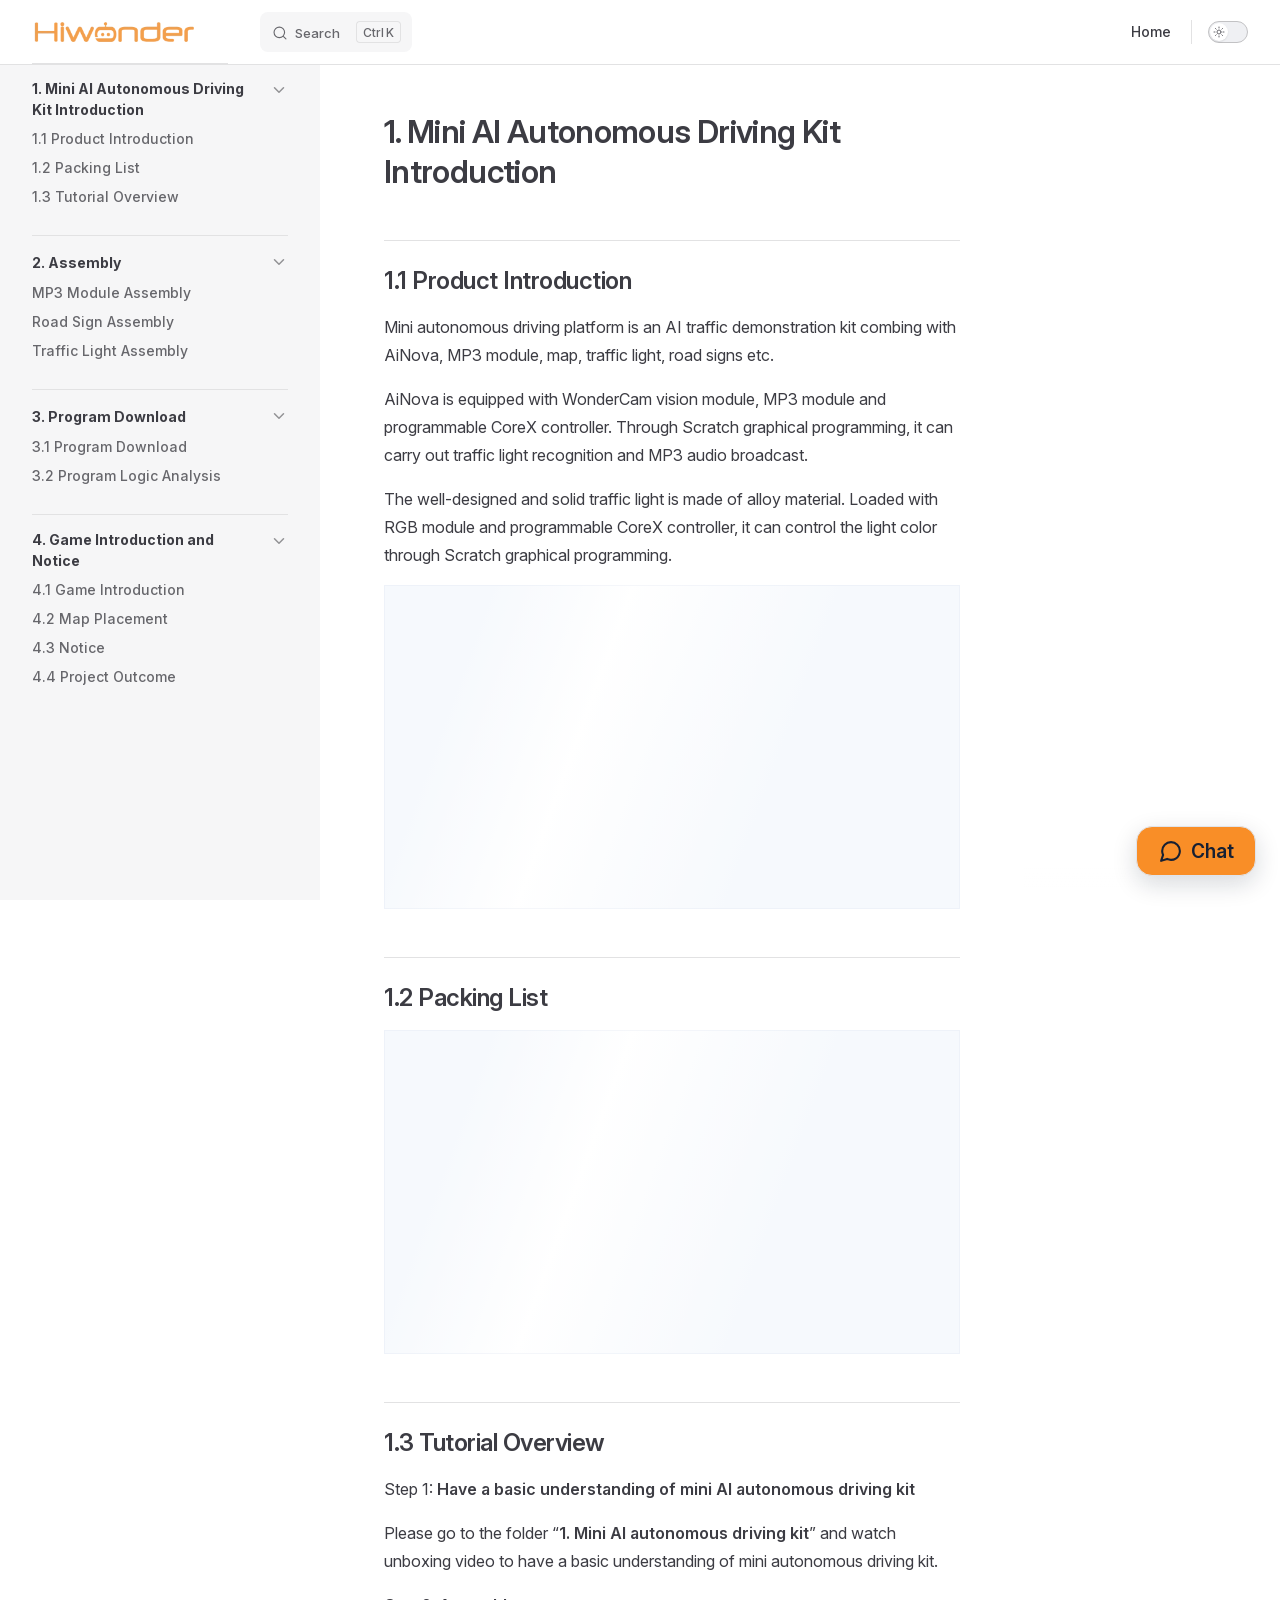
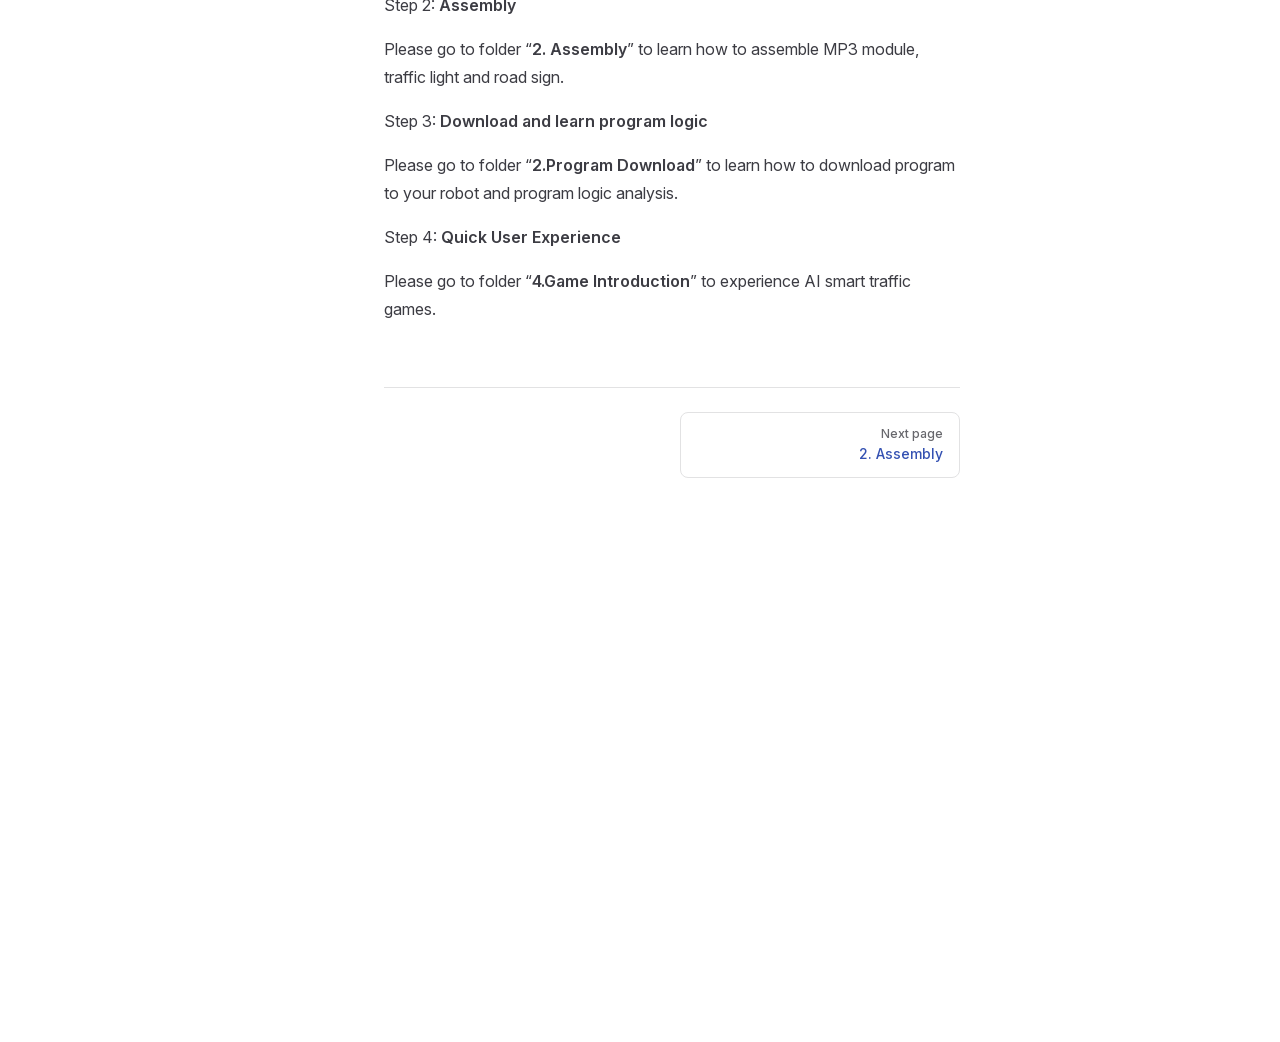
==== commit 03ffd05b: "内容修改" ====
--- a/projects/AiNovaRobot/en/latest/index.html
+++ b/projects/AiNovaRobot/en/latest/index.html
@@ -6,21 +6,21 @@
     <title>AiNova Robot Documentation</title>
     <meta name="description" content="AiNova Robot documentation">
     <meta name="generator" content="VitePress v1.6.4">
-    <link rel="preload stylesheet" href="/projects/AiNovaRobot/en/latest/assets/style.CTawzDou.css" as="style">
+    <link rel="preload stylesheet" href="/projects/AiNovaRobot/en/latest/assets/style.BkhI2B9X.css" as="style">
     <link rel="preload stylesheet" href="/projects/AiNovaRobot/en/latest/vp-icons.css" as="style">
     
-    <script type="module" src="/projects/AiNovaRobot/en/latest/assets/app.DLgzN-JH.js"></script>
+    <script type="module" src="/projects/AiNovaRobot/en/latest/assets/app.DmCP00fg.js"></script>
     <link rel="preload" href="/projects/AiNovaRobot/en/latest/assets/inter-roman-latin.Di8DUHzh.woff2" as="font" type="font/woff2" crossorigin="">
-    <link rel="modulepreload" href="/projects/AiNovaRobot/en/latest/assets/chunks/theme.DFyrDnM_.js">
-    <link rel="modulepreload" href="/projects/AiNovaRobot/en/latest/assets/chunks/framework.BVKoBI-M.js">
-    <link rel="modulepreload" href="/projects/AiNovaRobot/en/latest/assets/index.md.DWuxhuNE.lean.js">
+    <link rel="modulepreload" href="/projects/AiNovaRobot/en/latest/assets/chunks/theme.CfbW4umA.js">
+    <link rel="modulepreload" href="/projects/AiNovaRobot/en/latest/assets/chunks/framework.DIYM6pXN.js">
+    <link rel="modulepreload" href="/projects/AiNovaRobot/en/latest/assets/index.md.CuCwzOAH.lean.js">
     <link rel="icon" href="/projects/AiNovaRobot/en/latest/favicon.ico">
     <script id="check-dark-mode">(()=>{const e=localStorage.getItem("vitepress-theme-appearance")||"auto",a=window.matchMedia("(prefers-color-scheme: dark)").matches;(!e||e==="auto"?a:e==="dark")&&document.documentElement.classList.add("dark")})();</script>
     <script id="check-mac-os">document.documentElement.classList.toggle("mac",/Mac|iPhone|iPod|iPad/i.test(navigator.platform));</script>
   </head>
   <body>
-    <div id="app"><!--[--><div class="page-redirect" style="text-align:center;padding:100px 20px;"><p>Redirecting to content page...</p><p><a href="/projects/AiNovaRobot/en/latest/docs/1.Mini_AI_Autonomous_Driving_Kit_Introduction.html" target="_self">If you are not redirected automatically, click here</a></p></div><!--[--><!----><!--]--><!----><!--]--></div>
-    <script>window.__VP_HASH_MAP__=JSON.parse("{\"docs_1.mini_ai_autonomous_driving_kit_introduction.md\":\"BrAEsili\",\"docs_2.assembly.md\":\"BgGyeTSR\",\"docs_3.program_download.md\":\"BCMKDqMc\",\"docs_4.game_instruction.md\":\"-0Lbuvfd\",\"docs_index.md\":\"DHeH-RkU\",\"index.md\":\"DWuxhuNE\"}");window.__VP_SITE_DATA__=JSON.parse("{\"lang\":\"en-US\",\"dir\":\"ltr\",\"title\":\"AiNova Robot Documentation\",\"description\":\"AiNova Robot documentation\",\"base\":\"/projects/AiNovaRobot/en/latest/\",\"head\":[],\"router\":{\"prefetchLinks\":true},\"appearance\":true,\"themeConfig\":{\"siteTitle\":false,\"logo\":\"/e-logo.webp\",\"outline\":[2,3],\"search\":{\"provider\":\"local\",\"options\":{\"translations\":{\"button\":{\"buttonText\":\"Search\",\"buttonAriaLabel\":\"Search\"},\"modal\":{\"searchBox\":{\"resetButtonTitle\":\"Clear search query\",\"resetButtonAriaLabel\":\"Clear search query\",\"cancelButtonText\":\"Cancel\",\"cancelButtonAriaLabel\":\"Cancel\"},\"startScreen\":{\"recentSearchTitle\":\"Recent Searches\",\"noRecentSearchText\":\"No recent searches\",\"suggestedQueryTitle\":\"Suggested Queries\"},\"noResultsScreen\":{\"noResultsText\":\"No results found for\",\"suggestedQueryText\":\"You can try searching for\",\"reportMissingResultsText\":\"Have any queries?\",\"reportMissingResultsLinkText\":\"Report here\"},\"footer\":{\"selectText\":\"to select\",\"navigateText\":\"to navigate\",\"closeText\":\"to close\"}}}}},\"nav\":[{\"text\":\"Home\",\"link\":\"https://www.hiwonder.net/\",\"target\":\"_self\"}],\"sidebar\":[{\"text\":\"1. Mini AI Autonomous Driving Kit Introduction\",\"link\":\"/docs/1.Mini_AI_Autonomous_Driving_Kit_Introduction.html\",\"collapsed\":false,\"items\":[{\"text\":\"1.1 Product Introduction\",\"link\":\"/docs/1.Mini_AI_Autonomous_Driving_Kit_Introduction.html#_1-1-product-introduction\"},{\"text\":\"1.2 Packing List\",\"link\":\"/docs/1.Mini_AI_Autonomous_Driving_Kit_Introduction.html#_1-2-packing-list\"},{\"text\":\"1.3 Tutorial Overview\",\"link\":\"/docs/1.Mini_AI_Autonomous_Driving_Kit_Introduction.html#_1-3-tutorial-overview\"}]},{\"text\":\"2. Assembly\",\"link\":\"/docs/2.Assembly.html\",\"collapsed\":false,\"items\":[{\"text\":\"MP3 Module Assembly\",\"link\":\"/docs/2.Assembly.html#mp3-module-assembly\"},{\"text\":\"Road Sign Assembly\",\"link\":\"/docs/2.Assembly.html#road-sign-assembly\"},{\"text\":\"Traffic Light Assembly\",\"link\":\"/docs/2.Assembly.html#traffic-light-assembly\"}]},{\"text\":\"3. Program Download\",\"link\":\"/docs/3.Program_Download.html\",\"collapsed\":false,\"items\":[{\"text\":\"3.1 Program Download\",\"link\":\"/docs/3.Program_Download.html#_3-1-program-download\"},{\"text\":\"3.2 Program Logic Analysis\",\"link\":\"/docs/3.Program_Download.html#_3-2-program-logic-analysis\"}]},{\"text\":\"4. Game Introduction and Notice\",\"link\":\"/docs/4.Game_Instruction.html\",\"collapsed\":false,\"items\":[{\"text\":\"4.1 Game Introduction\",\"link\":\"/docs/4.Game_Instruction.html#_4-1-game-introduction\"},{\"text\":\"4.2 Map Placement\",\"link\":\"/docs/4.Game_Instruction.html#_4-2-map-placement\"},{\"text\":\"4.3 Notice\",\"link\":\"/docs/4.Game_Instruction.html#_4-3-notice\"},{\"text\":\"4.4 Project Outcome\",\"link\":\"/docs/4.Game_Instruction.html#_4-4-project-outcome\"}]}]},\"locales\":{},\"scrollOffset\":134,\"cleanUrls\":false}");</script>
+    <div id="app"><!--[--><div class="page-redirect" style="text-align:center;padding:100px 20px;"><p>Redirecting to content page...</p><p><a href="/projects/AiNovaRobot/en/latest/docs/1.Mini_AI_Autonomous_Driving_Kit_Introduction.html" target="_self">If you are not redirected automatically, click here</a></p></div><!--[--><!----><!--]--><!----><div class="feedback-widget"><!----><button class="feedback-widget__trigger" type="button" aria-expanded="false" aria-label="Open feedback form"><span class="feedback-widget__icon" aria-hidden="true"><svg viewBox="0 0 24 24" focusable="false"><path d="M21 11.5a8.4 8.4 0 0 1-.9 3.8 8.5 8.5 0 0 1-7.6 4.7 8.4 8.4 0 0 1-3.8-.9L3 21l1.9-5.7A8.4 8.4 0 0 1 4 11.5 8.5 8.5 0 0 1 12.5 3 8.5 8.5 0 0 1 21 11.5Z"></path></svg></span><span>Chat</span></button></div><!--]--></div>
+    <script>window.__VP_HASH_MAP__=JSON.parse("{\"docs_1.mini_ai_autonomous_driving_kit_introduction.md\":\"DJxNhXjR\",\"docs_2.assembly.md\":\"BthgJuu6\",\"docs_3.program_download.md\":\"BEosJdm6\",\"docs_4.game_instruction.md\":\"DN_XQvnC\",\"docs_index.md\":\"BfmhFhqR\",\"index.md\":\"CuCwzOAH\"}");window.__VP_SITE_DATA__=JSON.parse("{\"lang\":\"en-US\",\"dir\":\"ltr\",\"title\":\"AiNova Robot Documentation\",\"description\":\"AiNova Robot documentation\",\"base\":\"/projects/AiNovaRobot/en/latest/\",\"head\":[],\"router\":{\"prefetchLinks\":true},\"appearance\":true,\"themeConfig\":{\"siteTitle\":false,\"logo\":\"/e-logo.webp\",\"outline\":[2,3],\"search\":{\"provider\":\"local\",\"options\":{\"translations\":{\"button\":{\"buttonText\":\"Search\",\"buttonAriaLabel\":\"Search\"},\"modal\":{\"searchBox\":{\"resetButtonTitle\":\"Clear search query\",\"resetButtonAriaLabel\":\"Clear search query\",\"cancelButtonText\":\"Cancel\",\"cancelButtonAriaLabel\":\"Cancel\"},\"startScreen\":{\"recentSearchTitle\":\"Recent Searches\",\"noRecentSearchText\":\"No recent searches\",\"suggestedQueryTitle\":\"Suggested Queries\"},\"noResultsScreen\":{\"noResultsText\":\"No results found for\",\"suggestedQueryText\":\"You can try searching for\",\"reportMissingResultsText\":\"Have any queries?\",\"reportMissingResultsLinkText\":\"Report here\"},\"footer\":{\"selectText\":\"to select\",\"navigateText\":\"to navigate\",\"closeText\":\"to close\"}}}}},\"nav\":[{\"text\":\"Home\",\"link\":\"https://www.hiwonder.net/\",\"target\":\"_self\"}],\"sidebar\":[{\"text\":\"1. Mini AI Autonomous Driving Kit Introduction\",\"link\":\"/docs/1.Mini_AI_Autonomous_Driving_Kit_Introduction.html\",\"collapsed\":false,\"items\":[{\"text\":\"1.1 Product Introduction\",\"link\":\"/docs/1.Mini_AI_Autonomous_Driving_Kit_Introduction.html#_1-1-product-introduction\"},{\"text\":\"1.2 Packing List\",\"link\":\"/docs/1.Mini_AI_Autonomous_Driving_Kit_Introduction.html#_1-2-packing-list\"},{\"text\":\"1.3 Tutorial Overview\",\"link\":\"/docs/1.Mini_AI_Autonomous_Driving_Kit_Introduction.html#_1-3-tutorial-overview\"}]},{\"text\":\"2. Assembly\",\"link\":\"/docs/2.Assembly.html\",\"collapsed\":false,\"items\":[{\"text\":\"MP3 Module Assembly\",\"link\":\"/docs/2.Assembly.html#mp3-module-assembly\"},{\"text\":\"Road Sign Assembly\",\"link\":\"/docs/2.Assembly.html#road-sign-assembly\"},{\"text\":\"Traffic Light Assembly\",\"link\":\"/docs/2.Assembly.html#traffic-light-assembly\"}]},{\"text\":\"3. Program Download\",\"link\":\"/docs/3.Program_Download.html\",\"collapsed\":false,\"items\":[{\"text\":\"3.1 Program Download\",\"link\":\"/docs/3.Program_Download.html#_3-1-program-download\"},{\"text\":\"3.2 Program Logic Analysis\",\"link\":\"/docs/3.Program_Download.html#_3-2-program-logic-analysis\"}]},{\"text\":\"4. Game Introduction and Notice\",\"link\":\"/docs/4.Game_Instruction.html\",\"collapsed\":false,\"items\":[{\"text\":\"4.1 Game Introduction\",\"link\":\"/docs/4.Game_Instruction.html#_4-1-game-introduction\"},{\"text\":\"4.2 Map Placement\",\"link\":\"/docs/4.Game_Instruction.html#_4-2-map-placement\"},{\"text\":\"4.3 Notice\",\"link\":\"/docs/4.Game_Instruction.html#_4-3-notice\"},{\"text\":\"4.4 Project Outcome\",\"link\":\"/docs/4.Game_Instruction.html#_4-4-project-outcome\"}]}]},\"locales\":{},\"scrollOffset\":134,\"cleanUrls\":false}");</script>
     
   </body>
 </html>
--- a/projects/AiNovaRobot/en/latest/assets/style.BkhI2B9X.css
+++ b/projects/AiNovaRobot/en/latest/assets/style.BkhI2B9X.css
@@ -0,0 +1,6010 @@
+
+
+@font-face {
+  font-family: Inter;
+  font-style: normal;
+  font-weight: 100 900;
+  font-display: swap;
+  src: url('/projects/AiNovaRobot/en/latest/assets/inter-roman-cyrillic-ext.BBPuwvHQ.woff2') format('woff2');
+  unicode-range: U+0460-052F, U+1C80-1C88, U+20B4, U+2DE0-2DFF, U+A640-A69F,
+    U+FE2E-FE2F;
+}
+
+@font-face {
+  font-family: Inter;
+  font-style: normal;
+  font-weight: 100 900;
+  font-display: swap;
+  src: url('/projects/AiNovaRobot/en/latest/assets/inter-roman-cyrillic.C5lxZ8CY.woff2') format('woff2');
+  unicode-range: U+0301, U+0400-045F, U+0490-0491, U+04B0-04B1, U+2116;
+}
+
+@font-face {
+  font-family: Inter;
+  font-style: normal;
+  font-weight: 100 900;
+  font-display: swap;
+  src: url('/projects/AiNovaRobot/en/latest/assets/inter-roman-greek-ext.CqjqNYQ-.woff2') format('woff2');
+  unicode-range: U+1F00-1FFF;
+}
+
+@font-face {
+  font-family: Inter;
+  font-style: normal;
+  font-weight: 100 900;
+  font-display: swap;
+  src: url('/projects/AiNovaRobot/en/latest/assets/inter-roman-greek.BBVDIX6e.woff2') format('woff2');
+  unicode-range: U+0370-0377, U+037A-037F, U+0384-038A, U+038C, U+038E-03A1,
+    U+03A3-03FF;
+}
+
+@font-face {
+  font-family: Inter;
+  font-style: normal;
+  font-weight: 100 900;
+  font-display: swap;
+  src: url('/projects/AiNovaRobot/en/latest/assets/inter-roman-vietnamese.BjW4sHH5.woff2') format('woff2');
+  unicode-range: U+0102-0103, U+0110-0111, U+0128-0129, U+0168-0169,
+    U+01A0-01A1, U+01AF-01B0, U+0300-0301, U+0303-0304, U+0308-0309, U+0323,
+    U+0329, U+1EA0-1EF9, U+20AB;
+}
+
+@font-face {
+  font-family: Inter;
+  font-style: normal;
+  font-weight: 100 900;
+  font-display: swap;
+  src: url('/projects/AiNovaRobot/en/latest/assets/inter-roman-latin-ext.4ZJIpNVo.woff2') format('woff2');
+  unicode-range: U+0100-02AF, U+0304, U+0308, U+0329, U+1E00-1E9F, U+1EF2-1EFF,
+    U+2020, U+20A0-20AB, U+20AD-20C0, U+2113, U+2C60-2C7F, U+A720-A7FF;
+}
+
+@font-face {
+  font-family: Inter;
+  font-style: normal;
+  font-weight: 100 900;
+  font-display: swap;
+  src: url('/projects/AiNovaRobot/en/latest/assets/inter-roman-latin.Di8DUHzh.woff2') format('woff2');
+  unicode-range: U+0000-00FF, U+0131, U+0152-0153, U+02BB-02BC, U+02C6, U+02DA,
+    U+02DC, U+0304, U+0308, U+0329, U+2000-206F, U+2074, U+20AC, U+2122, U+2191,
+    U+2193, U+2212, U+2215, U+FEFF, U+FFFD;
+}
+
+@font-face {
+  font-family: Inter;
+  font-style: italic;
+  font-weight: 100 900;
+  font-display: swap;
+  src: url('/projects/AiNovaRobot/en/latest/assets/inter-italic-cyrillic-ext.r48I6akx.woff2') format('woff2');
+  unicode-range: U+0460-052F, U+1C80-1C88, U+20B4, U+2DE0-2DFF, U+A640-A69F,
+    U+FE2E-FE2F;
+}
+
+@font-face {
+  font-family: Inter;
+  font-style: italic;
+  font-weight: 100 900;
+  font-display: swap;
+  src: url('/projects/AiNovaRobot/en/latest/assets/inter-italic-cyrillic.By2_1cv3.woff2') format('woff2');
+  unicode-range: U+0301, U+0400-045F, U+0490-0491, U+04B0-04B1, U+2116;
+}
+
+@font-face {
+  font-family: Inter;
+  font-style: italic;
+  font-weight: 100 900;
+  font-display: swap;
+  src: url('/projects/AiNovaRobot/en/latest/assets/inter-italic-greek-ext.1u6EdAuj.woff2') format('woff2');
+  unicode-range: U+1F00-1FFF;
+}
+
+@font-face {
+  font-family: Inter;
+  font-style: italic;
+  font-weight: 100 900;
+  font-display: swap;
+  src: url('/projects/AiNovaRobot/en/latest/assets/inter-italic-greek.DJ8dCoTZ.woff2') format('woff2');
+  unicode-range: U+0370-0377, U+037A-037F, U+0384-038A, U+038C, U+038E-03A1,
+    U+03A3-03FF;
+}
+
+@font-face {
+  font-family: Inter;
+  font-style: italic;
+  font-weight: 100 900;
+  font-display: swap;
+  src: url('/projects/AiNovaRobot/en/latest/assets/inter-italic-vietnamese.BSbpV94h.woff2') format('woff2');
+  unicode-range: U+0102-0103, U+0110-0111, U+0128-0129, U+0168-0169,
+    U+01A0-01A1, U+01AF-01B0, U+0300-0301, U+0303-0304, U+0308-0309, U+0323,
+    U+0329, U+1EA0-1EF9, U+20AB;
+}
+
+@font-face {
+  font-family: Inter;
+  font-style: italic;
+  font-weight: 100 900;
+  font-display: swap;
+  src: url('/projects/AiNovaRobot/en/latest/assets/inter-italic-latin-ext.CN1xVJS-.woff2') format('woff2');
+  unicode-range: U+0100-02AF, U+0304, U+0308, U+0329, U+1E00-1E9F, U+1EF2-1EFF,
+    U+2020, U+20A0-20AB, U+20AD-20C0, U+2113, U+2C60-2C7F, U+A720-A7FF;
+}
+
+@font-face {
+  font-family: Inter;
+  font-style: italic;
+  font-weight: 100 900;
+  font-display: swap;
+  src: url('/projects/AiNovaRobot/en/latest/assets/inter-italic-latin.C2AdPX0b.woff2') format('woff2');
+  unicode-range: U+0000-00FF, U+0131, U+0152-0153, U+02BB-02BC, U+02C6, U+02DA,
+    U+02DC, U+0304, U+0308, U+0329, U+2000-206F, U+2074, U+20AC, U+2122, U+2191,
+    U+2193, U+2212, U+2215, U+FEFF, U+FFFD;
+}
+
+@font-face {
+  font-family: 'Punctuation SC';
+  font-weight: 400;
+  src: local('PingFang SC Regular'), local('Noto Sans CJK SC'),
+    local('Microsoft YaHei');
+  unicode-range: U+201C, U+201D, U+2018, U+2019, U+2E3A, U+2014, U+2013, U+2026,
+    U+00B7, U+007E, U+002F;
+}
+
+@font-face {
+  font-family: 'Punctuation SC';
+  font-weight: 500;
+  src: local('PingFang SC Medium'), local('Noto Sans CJK SC'),
+    local('Microsoft YaHei');
+  unicode-range: U+201C, U+201D, U+2018, U+2019, U+2E3A, U+2014, U+2013, U+2026,
+    U+00B7, U+007E, U+002F;
+}
+
+@font-face {
+  font-family: 'Punctuation SC';
+  font-weight: 600;
+  src: local('PingFang SC Semibold'), local('Noto Sans CJK SC Bold'),
+    local('Microsoft YaHei Bold');
+  unicode-range: U+201C, U+201D, U+2018, U+2019, U+2E3A, U+2014, U+2013, U+2026,
+    U+00B7, U+007E, U+002F;
+}
+
+@font-face {
+  font-family: 'Punctuation SC';
+  font-weight: 700;
+  src: local('PingFang SC Semibold'), local('Noto Sans CJK SC Bold'),
+    local('Microsoft YaHei Bold');
+  unicode-range: U+201C, U+201D, U+2018, U+2019, U+2E3A, U+2014, U+2013, U+2026,
+    U+00B7, U+007E, U+002F;
+}
+
+/* Generate the subsetted fonts using: `pyftsubset <file>.woff2 --unicodes="<range>" --output-file="inter-<style>-<subset>.woff2" --flavor=woff2` */
+/**
+ * Colors: Solid
+ * -------------------------------------------------------------------------- */
+
+:root {
+  --vp-c-white: #ffffff;
+  --vp-c-black: #000000;
+
+  --vp-c-neutral: var(--vp-c-black);
+  --vp-c-neutral-inverse: var(--vp-c-white);
+}
+
+.dark {
+  --vp-c-neutral: var(--vp-c-white);
+  --vp-c-neutral-inverse: var(--vp-c-black);
+}
+
+/**
+ * Colors: Palette
+ *
+ * The primitive colors used for accent colors. These colors are referenced
+ * by functional colors such as "Text", "Background", or "Brand".
+ *
+ * Each colors have exact same color scale system with 3 levels of solid
+ * colors with different brightness, and 1 soft color.
+ *
+ * - `XXX-1`: The most solid color used mainly for colored text. It must
+ *   satisfy the contrast ratio against when used on top of `XXX-soft`.
+ *
+ * - `XXX-2`: The color used mainly for hover state of the button.
+ *
+ * - `XXX-3`: The color for solid background, such as bg color of the button.
+ *    It must satisfy the contrast ratio with pure white (#ffffff) text on
+ *    top of it.
+ *
+ * - `XXX-soft`: The color used for subtle background such as custom container
+ *    or badges. It must satisfy the contrast ratio when putting `XXX-1` colors
+ *    on top of it.
+ *
+ *    The soft color must be semi transparent alpha channel. This is crucial
+ *    because it allows adding multiple "soft" colors on top of each other
+ *    to create a accent, such as when having inline code block inside
+ *    custom containers.
+ * -------------------------------------------------------------------------- */
+
+:root {
+  --vp-c-gray-1: #dddde3;
+  --vp-c-gray-2: #e4e4e9;
+  --vp-c-gray-3: #ebebef;
+  --vp-c-gray-soft: rgba(142, 150, 170, 0.14);
+
+  --vp-c-indigo-1: #3451b2;
+  --vp-c-indigo-2: #3a5ccc;
+  --vp-c-indigo-3: #5672cd;
+  --vp-c-indigo-soft: rgba(100, 108, 255, 0.14);
+
+  --vp-c-purple-1: #6f42c1;
+  --vp-c-purple-2: #7e4cc9;
+  --vp-c-purple-3: #8e5cd9;
+  --vp-c-purple-soft: rgba(159, 122, 234, 0.14);
+
+  --vp-c-green-1: #18794e;
+  --vp-c-green-2: #299764;
+  --vp-c-green-3: #30a46c;
+  --vp-c-green-soft: rgba(16, 185, 129, 0.14);
+
+  --vp-c-yellow-1: #915930;
+  --vp-c-yellow-2: #946300;
+  --vp-c-yellow-3: #9f6a00;
+  --vp-c-yellow-soft: rgba(234, 179, 8, 0.14);
+
+  --vp-c-red-1: #b8272c;
+  --vp-c-red-2: #d5393e;
+  --vp-c-red-3: #e0575b;
+  --vp-c-red-soft: rgba(244, 63, 94, 0.14);
+
+  --vp-c-sponsor: #db2777;
+}
+
+.dark {
+  --vp-c-gray-1: #515c67;
+  --vp-c-gray-2: #414853;
+  --vp-c-gray-3: #32363f;
+  --vp-c-gray-soft: rgba(101, 117, 133, 0.16);
+
+  --vp-c-indigo-1: #a8b1ff;
+  --vp-c-indigo-2: #5c73e7;
+  --vp-c-indigo-3: #3e63dd;
+  --vp-c-indigo-soft: rgba(100, 108, 255, 0.16);
+
+  --vp-c-purple-1: #c8abfa;
+  --vp-c-purple-2: #a879e6;
+  --vp-c-purple-3: #8e5cd9;
+  --vp-c-purple-soft: rgba(159, 122, 234, 0.16);
+
+  --vp-c-green-1: #3dd68c;
+  --vp-c-green-2: #30a46c;
+  --vp-c-green-3: #298459;
+  --vp-c-green-soft: rgba(16, 185, 129, 0.16);
+
+  --vp-c-yellow-1: #f9b44e;
+  --vp-c-yellow-2: #da8b17;
+  --vp-c-yellow-3: #a46a0a;
+  --vp-c-yellow-soft: rgba(234, 179, 8, 0.16);
+
+  --vp-c-red-1: #f66f81;
+  --vp-c-red-2: #f14158;
+  --vp-c-red-3: #b62a3c;
+  --vp-c-red-soft: rgba(244, 63, 94, 0.16);
+}
+
+/**
+ * Colors: Background
+ *
+ * - `bg`: The bg color used for main screen.
+ *
+ * - `bg-alt`: The alternative bg color used in places such as "sidebar",
+ *   or "code block".
+ *
+ * - `bg-elv`: The elevated bg color. This is used at parts where it "floats",
+ *   such as "dialog".
+ *
+ * - `bg-soft`: The bg color to slightly distinguish some components from
+ *   the page. Used for things like "carbon ads" or "table".
+ * -------------------------------------------------------------------------- */
+
+:root {
+  --vp-c-bg: #ffffff;
+  --vp-c-bg-alt: #f6f6f7;
+  --vp-c-bg-elv: #ffffff;
+  --vp-c-bg-soft: #f6f6f7;
+}
+
+.dark {
+  --vp-c-bg: #1b1b1f;
+  --vp-c-bg-alt: #161618;
+  --vp-c-bg-elv: #202127;
+  --vp-c-bg-soft: #202127;
+}
+
+/**
+ * Colors: Borders
+ *
+ * - `divider`: This is used for separators. This is used to divide sections
+ *   within the same components, such as having separator on "h2" heading.
+ *
+ * - `border`: This is designed for borders on interactive components.
+ *   For example this should be used for a button outline.
+ *
+ * - `gutter`: This is used to divide components in the page. For example
+ *   the header and the lest of the page.
+ * -------------------------------------------------------------------------- */
+
+:root {
+  --vp-c-border: #c2c2c4;
+  --vp-c-divider: #e2e2e3;
+  --vp-c-gutter: #e2e2e3;
+}
+
+.dark {
+  --vp-c-border: #3c3f44;
+  --vp-c-divider: #2e2e32;
+  --vp-c-gutter: #000000;
+}
+
+/**
+ * Colors: Text
+ *
+ * - `text-1`: Used for primary text.
+ *
+ * - `text-2`: Used for muted texts, such as "inactive menu" or "info texts".
+ *
+ * - `text-3`: Used for subtle texts, such as "placeholders" or "caret icon".
+ * -------------------------------------------------------------------------- */
+
+:root {
+  --vp-c-text-1: #3c3c43;
+  --vp-c-text-2: #67676c;
+  --vp-c-text-3: #929295;
+}
+
+.dark {
+  --vp-c-text-1: #dfdfd6;
+  --vp-c-text-2: #98989f;
+  --vp-c-text-3: #6a6a71;
+}
+
+/**
+ * Colors: Function
+ *
+ * - `default`: The color used purely for subtle indication without any
+ *   special meanings attached to it such as bg color for menu hover state.
+ *
+ * - `brand`: Used for primary brand colors, such as link text, button with
+ *   brand theme, etc.
+ *
+ * - `tip`: Used to indicate useful information. The default theme uses the
+ *   brand color for this by default.
+ *
+ * - `warning`: Used to indicate warning to the users. Used in custom
+ *   container, badges, etc.
+ *
+ * - `danger`: Used to show error, or dangerous message to the users. Used
+ *   in custom container, badges, etc.
+ *
+ * To understand the scaling system, refer to "Colors: Palette" section.
+ * -------------------------------------------------------------------------- */
+
+:root {
+  --vp-c-default-1: var(--vp-c-gray-1);
+  --vp-c-default-2: var(--vp-c-gray-2);
+  --vp-c-default-3: var(--vp-c-gray-3);
+  --vp-c-default-soft: var(--vp-c-gray-soft);
+
+  --vp-c-brand-1: var(--vp-c-indigo-1);
+  --vp-c-brand-2: var(--vp-c-indigo-2);
+  --vp-c-brand-3: var(--vp-c-indigo-3);
+  --vp-c-brand-soft: var(--vp-c-indigo-soft);
+
+  /* DEPRECATED: Use `--vp-c-brand-1` instead. */
+  --vp-c-brand: var(--vp-c-brand-1);
+
+  --vp-c-tip-1: var(--vp-c-brand-1);
+  --vp-c-tip-2: var(--vp-c-brand-2);
+  --vp-c-tip-3: var(--vp-c-brand-3);
+  --vp-c-tip-soft: var(--vp-c-brand-soft);
+
+  --vp-c-note-1: var(--vp-c-brand-1);
+  --vp-c-note-2: var(--vp-c-brand-2);
+  --vp-c-note-3: var(--vp-c-brand-3);
+  --vp-c-note-soft: var(--vp-c-brand-soft);
+
+  --vp-c-success-1: var(--vp-c-green-1);
+  --vp-c-success-2: var(--vp-c-green-2);
+  --vp-c-success-3: var(--vp-c-green-3);
+  --vp-c-success-soft: var(--vp-c-green-soft);
+
+  --vp-c-important-1: var(--vp-c-purple-1);
+  --vp-c-important-2: var(--vp-c-purple-2);
+  --vp-c-important-3: var(--vp-c-purple-3);
+  --vp-c-important-soft: var(--vp-c-purple-soft);
+
+  --vp-c-warning-1: var(--vp-c-yellow-1);
+  --vp-c-warning-2: var(--vp-c-yellow-2);
+  --vp-c-warning-3: var(--vp-c-yellow-3);
+  --vp-c-warning-soft: var(--vp-c-yellow-soft);
+
+  --vp-c-danger-1: var(--vp-c-red-1);
+  --vp-c-danger-2: var(--vp-c-red-2);
+  --vp-c-danger-3: var(--vp-c-red-3);
+  --vp-c-danger-soft: var(--vp-c-red-soft);
+
+  --vp-c-caution-1: var(--vp-c-red-1);
+  --vp-c-caution-2: var(--vp-c-red-2);
+  --vp-c-caution-3: var(--vp-c-red-3);
+  --vp-c-caution-soft: var(--vp-c-red-soft);
+}
+
+/**
+ * Typography
+ * -------------------------------------------------------------------------- */
+
+:root {
+  --vp-font-family-base: 'Inter', ui-sans-serif, system-ui, sans-serif,
+    'Apple Color Emoji', 'Segoe UI Emoji', 'Segoe UI Symbol', 'Noto Color Emoji';
+  --vp-font-family-mono: ui-monospace, 'Menlo', 'Monaco', 'Consolas',
+    'Liberation Mono', 'Courier New', monospace;
+  font-optical-sizing: auto;
+}
+
+:root:where(:lang(zh)) {
+  --vp-font-family-base: 'Punctuation SC', 'Inter', ui-sans-serif, system-ui,
+    sans-serif, 'Apple Color Emoji', 'Segoe UI Emoji', 'Segoe UI Symbol',
+    'Noto Color Emoji';
+}
+
+/**
+ * Shadows
+ * -------------------------------------------------------------------------- */
+
+:root {
+  --vp-shadow-1: 0 1px 2px rgba(0, 0, 0, 0.04), 0 1px 2px rgba(0, 0, 0, 0.06);
+  --vp-shadow-2: 0 3px 12px rgba(0, 0, 0, 0.07), 0 1px 4px rgba(0, 0, 0, 0.07);
+  --vp-shadow-3: 0 12px 32px rgba(0, 0, 0, 0.1), 0 2px 6px rgba(0, 0, 0, 0.08);
+  --vp-shadow-4: 0 14px 44px rgba(0, 0, 0, 0.12), 0 3px 9px rgba(0, 0, 0, 0.12);
+  --vp-shadow-5: 0 18px 56px rgba(0, 0, 0, 0.16), 0 4px 12px rgba(0, 0, 0, 0.16);
+}
+
+/**
+ * Z-indexes
+ * -------------------------------------------------------------------------- */
+
+:root {
+  --vp-z-index-footer: 10;
+  --vp-z-index-local-nav: 20;
+  --vp-z-index-nav: 30;
+  --vp-z-index-layout-top: 40;
+  --vp-z-index-backdrop: 50;
+  --vp-z-index-sidebar: 60;
+}
+
+@media (min-width: 960px) {
+  :root {
+    --vp-z-index-sidebar: 25;
+  }
+}
+
+/**
+ * Layouts
+ * -------------------------------------------------------------------------- */
+
+:root {
+  --vp-layout-max-width: 1440px;
+}
+
+/**
+ * Component: Header Anchor
+ * -------------------------------------------------------------------------- */
+
+:root {
+  --vp-header-anchor-symbol: '#';
+}
+
+/**
+ * Component: Code
+ * -------------------------------------------------------------------------- */
+
+:root {
+  --vp-code-line-height: 1.7;
+  --vp-code-font-size: 0.875em;
+  --vp-code-color: var(--vp-c-brand-1);
+  --vp-code-link-color: var(--vp-c-brand-1);
+  --vp-code-link-hover-color: var(--vp-c-brand-2);
+  --vp-code-bg: var(--vp-c-default-soft);
+
+  --vp-code-block-color: var(--vp-c-text-2);
+  --vp-code-block-bg: var(--vp-c-bg-alt);
+  --vp-code-block-divider-color: var(--vp-c-gutter);
+
+  --vp-code-lang-color: var(--vp-c-text-3);
+
+  --vp-code-line-highlight-color: var(--vp-c-default-soft);
+  --vp-code-line-number-color: var(--vp-c-text-3);
+
+  --vp-code-line-diff-add-color: var(--vp-c-success-soft);
+  --vp-code-line-diff-add-symbol-color: var(--vp-c-success-1);
+
+  --vp-code-line-diff-remove-color: var(--vp-c-danger-soft);
+  --vp-code-line-diff-remove-symbol-color: var(--vp-c-danger-1);
+
+  --vp-code-line-warning-color: var(--vp-c-warning-soft);
+  --vp-code-line-error-color: var(--vp-c-danger-soft);
+
+  --vp-code-copy-code-border-color: var(--vp-c-divider);
+  --vp-code-copy-code-bg: var(--vp-c-bg-soft);
+  --vp-code-copy-code-hover-border-color: var(--vp-c-divider);
+  --vp-code-copy-code-hover-bg: var(--vp-c-bg);
+  --vp-code-copy-code-active-text: var(--vp-c-text-2);
+  --vp-code-copy-copied-text-content: 'Copied';
+
+  --vp-code-tab-divider: var(--vp-code-block-divider-color);
+  --vp-code-tab-text-color: var(--vp-c-text-2);
+  --vp-code-tab-bg: var(--vp-code-block-bg);
+  --vp-code-tab-hover-text-color: var(--vp-c-text-1);
+  --vp-code-tab-active-text-color: var(--vp-c-text-1);
+  --vp-code-tab-active-bar-color: var(--vp-c-brand-1);
+}
+
+:lang(es),
+:lang(pt) {
+  --vp-code-copy-copied-text-content: 'Copiado';
+}
+:lang(fa) {
+  --vp-code-copy-copied-text-content: 'کپی شد';
+}
+:lang(ko) {
+  --vp-code-copy-copied-text-content: '복사됨';
+}
+:lang(ru) {
+  --vp-code-copy-copied-text-content: 'Скопировано';
+}
+:lang(zh) {
+  --vp-code-copy-copied-text-content: '已复制';
+}
+
+/**
+ * Component: Button
+ * -------------------------------------------------------------------------- */
+
+:root {
+  --vp-button-brand-border: transparent;
+  --vp-button-brand-text: var(--vp-c-white);
+  --vp-button-brand-bg: var(--vp-c-brand-3);
+  --vp-button-brand-hover-border: transparent;
+  --vp-button-brand-hover-text: var(--vp-c-white);
+  --vp-button-brand-hover-bg: var(--vp-c-brand-2);
+  --vp-button-brand-active-border: transparent;
+  --vp-button-brand-active-text: var(--vp-c-white);
+  --vp-button-brand-active-bg: var(--vp-c-brand-1);
+
+  --vp-button-alt-border: transparent;
+  --vp-button-alt-text: var(--vp-c-text-1);
+  --vp-button-alt-bg: var(--vp-c-default-3);
+  --vp-button-alt-hover-border: transparent;
+  --vp-button-alt-hover-text: var(--vp-c-text-1);
+  --vp-button-alt-hover-bg: var(--vp-c-default-2);
+  --vp-button-alt-active-border: transparent;
+  --vp-button-alt-active-text: var(--vp-c-text-1);
+  --vp-button-alt-active-bg: var(--vp-c-default-1);
+
+  --vp-button-sponsor-border: var(--vp-c-text-2);
+  --vp-button-sponsor-text: var(--vp-c-text-2);
+  --vp-button-sponsor-bg: transparent;
+  --vp-button-sponsor-hover-border: var(--vp-c-sponsor);
+  --vp-button-sponsor-hover-text: var(--vp-c-sponsor);
+  --vp-button-sponsor-hover-bg: transparent;
+  --vp-button-sponsor-active-border: var(--vp-c-sponsor);
+  --vp-button-sponsor-active-text: var(--vp-c-sponsor);
+  --vp-button-sponsor-active-bg: transparent;
+}
+
+/**
+ * Component: Custom Block
+ * -------------------------------------------------------------------------- */
+
+:root {
+  --vp-custom-block-font-size: 14px;
+  --vp-custom-block-code-font-size: 13px;
+
+  --vp-custom-block-info-border: transparent;
+  --vp-custom-block-info-text: var(--vp-c-text-1);
+  --vp-custom-block-info-bg: var(--vp-c-default-soft);
+  --vp-custom-block-info-code-bg: var(--vp-c-default-soft);
+
+  --vp-custom-block-note-border: transparent;
+  --vp-custom-block-note-text: var(--vp-c-text-1);
+  --vp-custom-block-note-bg: var(--vp-c-default-soft);
+  --vp-custom-block-note-code-bg: var(--vp-c-default-soft);
+
+  --vp-custom-block-tip-border: transparent;
+  --vp-custom-block-tip-text: var(--vp-c-text-1);
+  --vp-custom-block-tip-bg: var(--vp-c-tip-soft);
+  --vp-custom-block-tip-code-bg: var(--vp-c-tip-soft);
+
+  --vp-custom-block-important-border: transparent;
+  --vp-custom-block-important-text: var(--vp-c-text-1);
+  --vp-custom-block-important-bg: var(--vp-c-important-soft);
+  --vp-custom-block-important-code-bg: var(--vp-c-important-soft);
+
+  --vp-custom-block-warning-border: transparent;
+  --vp-custom-block-warning-text: var(--vp-c-text-1);
+  --vp-custom-block-warning-bg: var(--vp-c-warning-soft);
+  --vp-custom-block-warning-code-bg: var(--vp-c-warning-soft);
+
+  --vp-custom-block-danger-border: transparent;
+  --vp-custom-block-danger-text: var(--vp-c-text-1);
+  --vp-custom-block-danger-bg: var(--vp-c-danger-soft);
+  --vp-custom-block-danger-code-bg: var(--vp-c-danger-soft);
+
+  --vp-custom-block-caution-border: transparent;
+  --vp-custom-block-caution-text: var(--vp-c-text-1);
+  --vp-custom-block-caution-bg: var(--vp-c-caution-soft);
+  --vp-custom-block-caution-code-bg: var(--vp-c-caution-soft);
+
+  --vp-custom-block-details-border: var(--vp-custom-block-info-border);
+  --vp-custom-block-details-text: var(--vp-custom-block-info-text);
+  --vp-custom-block-details-bg: var(--vp-custom-block-info-bg);
+  --vp-custom-block-details-code-bg: var(--vp-custom-block-info-code-bg);
+}
+
+/**
+ * Component: Input
+ * -------------------------------------------------------------------------- */
+
+:root {
+  --vp-input-border-color: var(--vp-c-border);
+  --vp-input-bg-color: var(--vp-c-bg-alt);
+
+  --vp-input-switch-bg-color: var(--vp-c-default-soft);
+}
+
+/**
+ * Component: Nav
+ * -------------------------------------------------------------------------- */
+
+:root {
+  --vp-nav-height: 64px;
+  --vp-nav-bg-color: var(--vp-c-bg);
+  --vp-nav-screen-bg-color: var(--vp-c-bg);
+  --vp-nav-logo-height: 24px;
+}
+
+.hide-nav {
+  --vp-nav-height: 0px;
+}
+
+.hide-nav .VPSidebar {
+  --vp-nav-height: 22px;
+}
+
+/**
+ * Component: Local Nav
+ * -------------------------------------------------------------------------- */
+
+:root {
+  --vp-local-nav-bg-color: var(--vp-c-bg);
+}
+
+/**
+ * Component: Sidebar
+ * -------------------------------------------------------------------------- */
+
+:root {
+  --vp-sidebar-width: 272px;
+  --vp-sidebar-bg-color: var(--vp-c-bg-alt);
+}
+
+/**
+ * Colors Backdrop
+ * -------------------------------------------------------------------------- */
+
+:root {
+  --vp-backdrop-bg-color: rgba(0, 0, 0, 0.6);
+}
+
+/**
+ * Component: Home
+ * -------------------------------------------------------------------------- */
+
+:root {
+  --vp-home-hero-name-color: var(--vp-c-brand-1);
+  --vp-home-hero-name-background: transparent;
+
+  --vp-home-hero-image-background-image: none;
+  --vp-home-hero-image-filter: none;
+}
+
+/**
+ * Component: Badge
+ * -------------------------------------------------------------------------- */
+
+:root {
+  --vp-badge-info-border: transparent;
+  --vp-badge-info-text: var(--vp-c-text-2);
+  --vp-badge-info-bg: var(--vp-c-default-soft);
+
+  --vp-badge-tip-border: transparent;
+  --vp-badge-tip-text: var(--vp-c-tip-1);
+  --vp-badge-tip-bg: var(--vp-c-tip-soft);
+
+  --vp-badge-warning-border: transparent;
+  --vp-badge-warning-text: var(--vp-c-warning-1);
+  --vp-badge-warning-bg: var(--vp-c-warning-soft);
+
+  --vp-badge-danger-border: transparent;
+  --vp-badge-danger-text: var(--vp-c-danger-1);
+  --vp-badge-danger-bg: var(--vp-c-danger-soft);
+}
+
+/**
+ * Component: Carbon Ads
+ * -------------------------------------------------------------------------- */
+
+:root {
+  --vp-carbon-ads-text-color: var(--vp-c-text-1);
+  --vp-carbon-ads-poweredby-color: var(--vp-c-text-2);
+  --vp-carbon-ads-bg-color: var(--vp-c-bg-soft);
+  --vp-carbon-ads-hover-text-color: var(--vp-c-brand-1);
+  --vp-carbon-ads-hover-poweredby-color: var(--vp-c-text-1);
+}
+
+/**
+  * Component: Local Search
+  * -------------------------------------------------------------------------- */
+
+:root {
+  --vp-local-search-bg: var(--vp-c-bg);
+  --vp-local-search-result-bg: var(--vp-c-bg);
+  --vp-local-search-result-border: var(--vp-c-divider);
+  --vp-local-search-result-selected-bg: var(--vp-c-bg);
+  --vp-local-search-result-selected-border: var(--vp-c-brand-1);
+  --vp-local-search-highlight-bg: var(--vp-c-brand-1);
+  --vp-local-search-highlight-text: var(--vp-c-neutral-inverse);
+}
+@media (prefers-reduced-motion: reduce) {
+  *,
+  ::before,
+  ::after {
+    animation-delay: -1ms !important;
+    animation-duration: 1ms !important;
+    animation-iteration-count: 1 !important;
+    background-attachment: initial !important;
+    scroll-behavior: auto !important;
+    transition-duration: 0s !important;
+    transition-delay: 0s !important;
+  }
+}
+
+*,
+::before,
+::after {
+  box-sizing: border-box;
+}
+
+html {
+  line-height: 1.4;
+  font-size: 16px;
+  -webkit-text-size-adjust: 100%;
+}
+
+html.dark {
+  color-scheme: dark;
+}
+
+body {
+  margin: 0;
+  width: 100%;
+  min-width: 320px;
+  min-height: 100vh;
+  line-height: 24px;
+  font-family: var(--vp-font-family-base);
+  font-size: 16px;
+  font-weight: 400;
+  color: var(--vp-c-text-1);
+  background-color: var(--vp-c-bg);
+  font-synthesis: style;
+  text-rendering: optimizeLegibility;
+  -webkit-font-smoothing: antialiased;
+  -moz-osx-font-smoothing: grayscale;
+}
+
+main {
+  display: block;
+}
+
+h1,
+h2,
+h3,
+h4,
+h5,
+h6 {
+  margin: 0;
+  line-height: 24px;
+  font-size: 16px;
+  font-weight: 400;
+}
+
+p {
+  margin: 0;
+}
+
+strong,
+b {
+  font-weight: 600;
+}
+
+/**
+ * Avoid 300ms click delay on touch devices that support the `touch-action`
+ * CSS property.
+ *
+ * In particular, unlike most other browsers, IE11+Edge on Windows 10 on
+ * touch devices and IE Mobile 10-11 DON'T remove the click delay when
+ * `<meta name="viewport" content="width=device-width">` is present.
+ * However, they DO support removing the click delay via
+ * `touch-action: manipulation`.
+ *
+ * See:
+ * - http://v4-alpha.getbootstrap.com/content/reboot/#click-delay-optimization-for-touch
+ * - http://caniuse.com/#feat=css-touch-action
+ * - http://patrickhlauke.github.io/touch/tests/results/#suppressing-300ms-delay
+ */
+a,
+area,
+button,
+[role='button'],
+input,
+label,
+select,
+summary,
+textarea {
+  touch-action: manipulation;
+}
+
+a {
+  color: inherit;
+  text-decoration: inherit;
+}
+
+ol,
+ul {
+  list-style: none;
+  margin: 0;
+  padding: 0;
+}
+
+blockquote {
+  margin: 0;
+}
+
+pre,
+code,
+kbd,
+samp {
+  font-family: var(--vp-font-family-mono);
+}
+
+img,
+svg,
+video,
+canvas,
+audio,
+iframe,
+embed,
+object {
+  display: block;
+}
+
+figure {
+  margin: 0;
+}
+
+img,
+video {
+  max-width: 100%;
+  height: auto;
+}
+
+button,
+input,
+optgroup,
+select,
+textarea {
+  border: 0;
+  padding: 0;
+  line-height: inherit;
+  color: inherit;
+}
+
+button {
+  padding: 0;
+  font-family: inherit;
+  background-color: transparent;
+  background-image: none;
+}
+
+button:enabled,
+[role='button']:enabled {
+  cursor: pointer;
+}
+
+button:focus,
+button:focus-visible {
+  outline: 1px dotted;
+  outline: 4px auto -webkit-focus-ring-color;
+}
+
+button:focus:not(:focus-visible) {
+  outline: none !important;
+}
+
+input:focus,
+textarea:focus,
+select:focus {
+  outline: none;
+}
+
+table {
+  border-collapse: collapse;
+}
+
+input {
+  background-color: transparent;
+}
+
+input:-ms-input-placeholder,
+textarea:-ms-input-placeholder {
+  color: var(--vp-c-text-3);
+}
+
+input::-ms-input-placeholder,
+textarea::-ms-input-placeholder {
+  color: var(--vp-c-text-3);
+}
+
+input::placeholder,
+textarea::placeholder {
+  color: var(--vp-c-text-3);
+}
+
+input::-webkit-outer-spin-button,
+input::-webkit-inner-spin-button {
+  -webkit-appearance: none;
+  margin: 0;
+}
+
+input[type='number'] {
+  -moz-appearance: textfield;
+}
+
+textarea {
+  resize: vertical;
+}
+
+select {
+  -webkit-appearance: none;
+}
+
+fieldset {
+  margin: 0;
+  padding: 0;
+}
+
+h1,
+h2,
+h3,
+h4,
+h5,
+h6,
+li,
+p {
+  overflow-wrap: break-word;
+}
+
+vite-error-overlay {
+  z-index: 9999;
+}
+
+mjx-container {
+  overflow-x: auto;
+}
+
+mjx-container > svg {
+  display: inline-block;
+  margin: auto;
+}
+[class^='vpi-'],
+[class*=' vpi-'],
+.vp-icon {
+  width: 1em;
+  height: 1em;
+}
+[class^='vpi-'].bg,
+[class*=' vpi-'].bg,
+.vp-icon.bg {
+  background-size: 100% 100%;
+  background-color: transparent;
+}
+[class^='vpi-']:not(.bg),
+[class*=' vpi-']:not(.bg),
+.vp-icon:not(.bg) {
+  -webkit-mask: var(--icon) no-repeat;
+  mask: var(--icon) no-repeat;
+  -webkit-mask-size: 100% 100%;
+  mask-size: 100% 100%;
+  background-color: currentColor;
+  color: inherit;
+}
+
+/* internal icons - used under ISC from https://lucide.dev/ */
+.vpi-align-left {
+  --icon: url("data:image/svg+xml,%3Csvg xmlns='http://www.w3.org/2000/svg' fill='none' stroke='currentColor' stroke-linecap='round' stroke-linejoin='round' stroke-width='2' viewBox='0 0 24 24'%3E%3Cpath d='M21 6H3M15 12H3M17 18H3'/%3E%3C/svg%3E");
+}
+.vpi-arrow-right,
+.vpi-arrow-down,
+.vpi-arrow-left,
+.vpi-arrow-up {
+  --icon: url("data:image/svg+xml,%3Csvg xmlns='http://www.w3.org/2000/svg' fill='none' stroke='currentColor' stroke-linecap='round' stroke-linejoin='round' stroke-width='2' viewBox='0 0 24 24'%3E%3Cpath d='M5 12h14M12 5l7 7-7 7'/%3E%3C/svg%3E");
+}
+.vpi-chevron-right,
+.vpi-chevron-down,
+.vpi-chevron-left,
+.vpi-chevron-up {
+  --icon: url("data:image/svg+xml,%3Csvg xmlns='http://www.w3.org/2000/svg' fill='none' stroke='currentColor' stroke-linecap='round' stroke-linejoin='round' stroke-width='2' viewBox='0 0 24 24'%3E%3Cpath d='m9 18 6-6-6-6'/%3E%3C/svg%3E");
+}
+.vpi-chevron-down,
+.vpi-arrow-down {
+  /*rtl:ignore*/
+  transform: rotate(90deg);
+}
+.vpi-chevron-left,
+.vpi-arrow-left {
+  /*rtl:ignore*/
+  transform: rotate(180deg);
+}
+.vpi-chevron-up,
+.vpi-arrow-up {
+  /*rtl:ignore*/
+  transform: rotate(-90deg);
+}
+.vpi-square-pen {
+  --icon: url("data:image/svg+xml,%3Csvg xmlns='http://www.w3.org/2000/svg' fill='none' stroke='currentColor' stroke-linecap='round' stroke-linejoin='round' stroke-width='2' viewBox='0 0 24 24'%3E%3Cpath d='M12 3H5a2 2 0 0 0-2 2v14a2 2 0 0 0 2 2h14a2 2 0 0 0 2-2v-7'/%3E%3Cpath d='M18.375 2.625a2.121 2.121 0 1 1 3 3L12 15l-4 1 1-4Z'/%3E%3C/svg%3E");
+}
+.vpi-plus {
+  --icon: url("data:image/svg+xml,%3Csvg xmlns='http://www.w3.org/2000/svg' fill='none' stroke='currentColor' stroke-linecap='round' stroke-linejoin='round' stroke-width='2' viewBox='0 0 24 24'%3E%3Cpath d='M5 12h14M12 5v14'/%3E%3C/svg%3E");
+}
+.vpi-sun {
+  --icon: url("data:image/svg+xml,%3Csvg xmlns='http://www.w3.org/2000/svg' fill='none' stroke='currentColor' stroke-linecap='round' stroke-linejoin='round' stroke-width='2' viewBox='0 0 24 24'%3E%3Ccircle cx='12' cy='12' r='4'/%3E%3Cpath d='M12 2v2M12 20v2M4.93 4.93l1.41 1.41M17.66 17.66l1.41 1.41M2 12h2M20 12h2M6.34 17.66l-1.41 1.41M19.07 4.93l-1.41 1.41'/%3E%3C/svg%3E");
+}
+.vpi-moon {
+  --icon: url("data:image/svg+xml,%3Csvg xmlns='http://www.w3.org/2000/svg' fill='none' stroke='currentColor' stroke-linecap='round' stroke-linejoin='round' stroke-width='2' viewBox='0 0 24 24'%3E%3Cpath d='M12 3a6 6 0 0 0 9 9 9 9 0 1 1-9-9Z'/%3E%3C/svg%3E");
+}
+.vpi-more-horizontal {
+  --icon: url("data:image/svg+xml,%3Csvg xmlns='http://www.w3.org/2000/svg' fill='none' stroke='currentColor' stroke-linecap='round' stroke-linejoin='round' stroke-width='2' viewBox='0 0 24 24'%3E%3Ccircle cx='12' cy='12' r='1'/%3E%3Ccircle cx='19' cy='12' r='1'/%3E%3Ccircle cx='5' cy='12' r='1'/%3E%3C/svg%3E");
+}
+.vpi-languages {
+  --icon: url("data:image/svg+xml,%3Csvg xmlns='http://www.w3.org/2000/svg' fill='none' stroke='currentColor' stroke-linecap='round' stroke-linejoin='round' stroke-width='2' viewBox='0 0 24 24'%3E%3Cpath d='m5 8 6 6M4 14l6-6 2-3M2 5h12M7 2h1M22 22l-5-10-5 10M14 18h6'/%3E%3C/svg%3E");
+}
+.vpi-heart {
+  --icon: url("data:image/svg+xml,%3Csvg xmlns='http://www.w3.org/2000/svg' fill='none' stroke='currentColor' stroke-linecap='round' stroke-linejoin='round' stroke-width='2' viewBox='0 0 24 24'%3E%3Cpath d='M19 14c1.49-1.46 3-3.21 3-5.5A5.5 5.5 0 0 0 16.5 3c-1.76 0-3 .5-4.5 2-1.5-1.5-2.74-2-4.5-2A5.5 5.5 0 0 0 2 8.5c0 2.3 1.5 4.05 3 5.5l7 7Z'/%3E%3C/svg%3E");
+}
+.vpi-search {
+  --icon: url("data:image/svg+xml,%3Csvg xmlns='http://www.w3.org/2000/svg' fill='none' stroke='currentColor' stroke-linecap='round' stroke-linejoin='round' stroke-width='2' viewBox='0 0 24 24'%3E%3Ccircle cx='11' cy='11' r='8'/%3E%3Cpath d='m21 21-4.3-4.3'/%3E%3C/svg%3E");
+}
+.vpi-layout-list {
+  --icon: url("data:image/svg+xml,%3Csvg xmlns='http://www.w3.org/2000/svg' fill='none' stroke='currentColor' stroke-linecap='round' stroke-linejoin='round' stroke-width='2' viewBox='0 0 24 24'%3E%3Crect width='7' height='7' x='3' y='3' rx='1'/%3E%3Crect width='7' height='7' x='3' y='14' rx='1'/%3E%3Cpath d='M14 4h7M14 9h7M14 15h7M14 20h7'/%3E%3C/svg%3E");
+}
+.vpi-delete {
+  --icon: url("data:image/svg+xml,%3Csvg xmlns='http://www.w3.org/2000/svg' fill='none' stroke='currentColor' stroke-linecap='round' stroke-linejoin='round' stroke-width='2' viewBox='0 0 24 24'%3E%3Cpath d='M20 5H9l-7 7 7 7h11a2 2 0 0 0 2-2V7a2 2 0 0 0-2-2ZM18 9l-6 6M12 9l6 6'/%3E%3C/svg%3E");
+}
+.vpi-corner-down-left {
+  --icon: url("data:image/svg+xml,%3Csvg xmlns='http://www.w3.org/2000/svg' fill='none' stroke='currentColor' stroke-linecap='round' stroke-linejoin='round' stroke-width='2' viewBox='0 0 24 24'%3E%3Cpath d='m9 10-5 5 5 5'/%3E%3Cpath d='M20 4v7a4 4 0 0 1-4 4H4'/%3E%3C/svg%3E");
+}
+:root {
+  /* clipboard */
+  --vp-icon-copy: url("data:image/svg+xml,%3Csvg xmlns='http://www.w3.org/2000/svg' fill='none' stroke='rgba(128,128,128,1)' stroke-linecap='round' stroke-linejoin='round' stroke-width='2' viewBox='0 0 24 24'%3E%3Crect width='8' height='4' x='8' y='2' rx='1' ry='1'/%3E%3Cpath d='M16 4h2a2 2 0 0 1 2 2v14a2 2 0 0 1-2 2H6a2 2 0 0 1-2-2V6a2 2 0 0 1 2-2h2'/%3E%3C/svg%3E");
+  /* clipboard-copy */
+  --vp-icon-copied: url("data:image/svg+xml,%3Csvg xmlns='http://www.w3.org/2000/svg' fill='none' stroke='rgba(128,128,128,1)' stroke-linecap='round' stroke-linejoin='round' stroke-width='2' viewBox='0 0 24 24'%3E%3Crect width='8' height='4' x='8' y='2' rx='1' ry='1'/%3E%3Cpath d='M16 4h2a2 2 0 0 1 2 2v14a2 2 0 0 1-2 2H6a2 2 0 0 1-2-2V6a2 2 0 0 1 2-2h2'/%3E%3Cpath d='m9 14 2 2 4-4'/%3E%3C/svg%3E");
+}
+.visually-hidden {
+  position: absolute;
+  width: 1px;
+  height: 1px;
+  white-space: nowrap;
+  clip: rect(0 0 0 0);
+  clip-path: inset(50%);
+  overflow: hidden;
+}
+.custom-block {
+  border: 1px solid transparent;
+  border-radius: 8px;
+  padding: 16px 16px 8px;
+  line-height: 24px;
+  font-size: var(--vp-custom-block-font-size);
+  color: var(--vp-c-text-2);
+}
+
+.custom-block.info {
+  border-color: var(--vp-custom-block-info-border);
+  color: var(--vp-custom-block-info-text);
+  background-color: var(--vp-custom-block-info-bg);
+}
+
+.custom-block.info a,
+.custom-block.info code {
+  color: var(--vp-c-brand-1);
+}
+
+.custom-block.info a:hover,
+.custom-block.info a:hover > code {
+  color: var(--vp-c-brand-2);
+}
+
+.custom-block.info code {
+  background-color: var(--vp-custom-block-info-code-bg);
+}
+
+.custom-block.note {
+  border-color: var(--vp-custom-block-note-border);
+  color: var(--vp-custom-block-note-text);
+  background-color: var(--vp-custom-block-note-bg);
+}
+
+.custom-block.note a,
+.custom-block.note code {
+  color: var(--vp-c-brand-1);
+}
+
+.custom-block.note a:hover,
+.custom-block.note a:hover > code {
+  color: var(--vp-c-brand-2);
+}
+
+.custom-block.note code {
+  background-color: var(--vp-custom-block-note-code-bg);
+}
+
+.custom-block.tip {
+  border-color: var(--vp-custom-block-tip-border);
+  color: var(--vp-custom-block-tip-text);
+  background-color: var(--vp-custom-block-tip-bg);
+}
+
+.custom-block.tip a,
+.custom-block.tip code {
+  color: var(--vp-c-tip-1);
+}
+
+.custom-block.tip a:hover,
+.custom-block.tip a:hover > code {
+  color: var(--vp-c-tip-2);
+}
+
+.custom-block.tip code {
+  background-color: var(--vp-custom-block-tip-code-bg);
+}
+
+.custom-block.important {
+  border-color: var(--vp-custom-block-important-border);
+  color: var(--vp-custom-block-important-text);
+  background-color: var(--vp-custom-block-important-bg);
+}
+
+.custom-block.important a,
+.custom-block.important code {
+  color: var(--vp-c-important-1);
+}
+
+.custom-block.important a:hover,
+.custom-block.important a:hover > code {
+  color: var(--vp-c-important-2);
+}
+
+.custom-block.important code {
+  background-color: var(--vp-custom-block-important-code-bg);
+}
+
+.custom-block.warning {
+  border-color: var(--vp-custom-block-warning-border);
+  color: var(--vp-custom-block-warning-text);
+  background-color: var(--vp-custom-block-warning-bg);
+}
+
+.custom-block.warning a,
+.custom-block.warning code {
+  color: var(--vp-c-warning-1);
+}
+
+.custom-block.warning a:hover,
+.custom-block.warning a:hover > code {
+  color: var(--vp-c-warning-2);
+}
+
+.custom-block.warning code {
+  background-color: var(--vp-custom-block-warning-code-bg);
+}
+
+.custom-block.danger {
+  border-color: var(--vp-custom-block-danger-border);
+  color: var(--vp-custom-block-danger-text);
+  background-color: var(--vp-custom-block-danger-bg);
+}
+
+.custom-block.danger a,
+.custom-block.danger code {
+  color: var(--vp-c-danger-1);
+}
+
+.custom-block.danger a:hover,
+.custom-block.danger a:hover > code {
+  color: var(--vp-c-danger-2);
+}
+
+.custom-block.danger code {
+  background-color: var(--vp-custom-block-danger-code-bg);
+}
+
+.custom-block.caution {
+  border-color: var(--vp-custom-block-caution-border);
+  color: var(--vp-custom-block-caution-text);
+  background-color: var(--vp-custom-block-caution-bg);
+}
+
+.custom-block.caution a,
+.custom-block.caution code {
+  color: var(--vp-c-caution-1);
+}
+
+.custom-block.caution a:hover,
+.custom-block.caution a:hover > code {
+  color: var(--vp-c-caution-2);
+}
+
+.custom-block.caution code {
+  background-color: var(--vp-custom-block-caution-code-bg);
+}
+
+.custom-block.details {
+  border-color: var(--vp-custom-block-details-border);
+  color: var(--vp-custom-block-details-text);
+  background-color: var(--vp-custom-block-details-bg);
+}
+
+.custom-block.details a {
+  color: var(--vp-c-brand-1);
+}
+
+.custom-block.details a:hover,
+.custom-block.details a:hover > code {
+  color: var(--vp-c-brand-2);
+}
+
+.custom-block.details code {
+  background-color: var(--vp-custom-block-details-code-bg);
+}
+
+.custom-block-title {
+  font-weight: 600;
+}
+
+.custom-block p + p {
+  margin: 8px 0;
+}
+
+.custom-block.details summary {
+  margin: 0 0 8px;
+  font-weight: 700;
+  cursor: pointer;
+  user-select: none;
+}
+
+.custom-block.details summary + p {
+  margin: 8px 0;
+}
+
+.custom-block a {
+  color: inherit;
+  font-weight: 600;
+  text-decoration: underline;
+  text-underline-offset: 2px;
+  transition: opacity 0.25s;
+}
+
+.custom-block a:hover {
+  opacity: 0.75;
+}
+
+.custom-block code {
+  font-size: var(--vp-custom-block-code-font-size);
+}
+
+.custom-block.custom-block th,
+.custom-block.custom-block blockquote > p {
+  font-size: var(--vp-custom-block-font-size);
+  color: inherit;
+}
+.dark .vp-code span {
+  color: var(--shiki-dark, inherit);
+}
+
+html:not(.dark) .vp-code span {
+  color: var(--shiki-light, inherit);
+}
+.vp-code-group {
+  margin-top: 16px;
+}
+
+.vp-code-group .tabs {
+  position: relative;
+  display: flex;
+  margin-right: -24px;
+  margin-left: -24px;
+  padding: 0 12px;
+  background-color: var(--vp-code-tab-bg);
+  overflow-x: auto;
+  overflow-y: hidden;
+  box-shadow: inset 0 -1px var(--vp-code-tab-divider);
+}
+
+@media (min-width: 640px) {
+  .vp-code-group .tabs {
+    margin-right: 0;
+    margin-left: 0;
+    border-radius: 8px 8px 0 0;
+  }
+}
+
+.vp-code-group .tabs input {
+  position: fixed;
+  opacity: 0;
+  pointer-events: none;
+}
+
+.vp-code-group .tabs label {
+  position: relative;
+  display: inline-block;
+  border-bottom: 1px solid transparent;
+  padding: 0 12px;
+  line-height: 48px;
+  font-size: 14px;
+  font-weight: 500;
+  color: var(--vp-code-tab-text-color);
+  white-space: nowrap;
+  cursor: pointer;
+  transition: color 0.25s;
+}
+
+.vp-code-group .tabs label::after {
+  position: absolute;
+  right: 8px;
+  bottom: -1px;
+  left: 8px;
+  z-index: 1;
+  height: 2px;
+  border-radius: 2px;
+  content: '';
+  background-color: transparent;
+  transition: background-color 0.25s;
+}
+
+.vp-code-group label:hover {
+  color: var(--vp-code-tab-hover-text-color);
+}
+
+.vp-code-group input:checked + label {
+  color: var(--vp-code-tab-active-text-color);
+}
+
+.vp-code-group input:checked + label::after {
+  background-color: var(--vp-code-tab-active-bar-color);
+}
+
+.vp-code-group div[class*='language-'],
+.vp-block {
+  display: none;
+  margin-top: 0 !important;
+  border-top-left-radius: 0 !important;
+  border-top-right-radius: 0 !important;
+}
+
+.vp-code-group div[class*='language-'].active,
+.vp-block.active {
+  display: block;
+}
+
+.vp-block {
+  padding: 20px 24px;
+}
+/**
+ * Headings
+ * -------------------------------------------------------------------------- */
+
+.vp-doc h1,
+.vp-doc h2,
+.vp-doc h3,
+.vp-doc h4,
+.vp-doc h5,
+.vp-doc h6 {
+  position: relative;
+  font-weight: 600;
+  outline: none;
+}
+
+.vp-doc h1 {
+  letter-spacing: -0.02em;
+  line-height: 40px;
+  font-size: 28px;
+}
+
+.vp-doc h2 {
+  margin: 48px 0 16px;
+  border-top: 1px solid var(--vp-c-divider);
+  padding-top: 24px;
+  letter-spacing: -0.02em;
+  line-height: 32px;
+  font-size: 24px;
+}
+
+.vp-doc h3 {
+  margin: 32px 0 0;
+  letter-spacing: -0.01em;
+  line-height: 28px;
+  font-size: 20px;
+}
+
+.vp-doc h4 {
+  margin: 24px 0 0;
+  letter-spacing: -0.01em;
+  line-height: 24px;
+  font-size: 18px;
+}
+
+.vp-doc .header-anchor {
+  position: absolute;
+  top: 0;
+  left: 0;
+  margin-left: -0.87em;
+  font-weight: 500;
+  user-select: none;
+  opacity: 0;
+  text-decoration: none;
+  transition:
+    color 0.25s,
+    opacity 0.25s;
+}
+
+.vp-doc .header-anchor:before {
+  content: var(--vp-header-anchor-symbol);
+}
+
+.vp-doc h1:hover .header-anchor,
+.vp-doc h1 .header-anchor:focus,
+.vp-doc h2:hover .header-anchor,
+.vp-doc h2 .header-anchor:focus,
+.vp-doc h3:hover .header-anchor,
+.vp-doc h3 .header-anchor:focus,
+.vp-doc h4:hover .header-anchor,
+.vp-doc h4 .header-anchor:focus,
+.vp-doc h5:hover .header-anchor,
+.vp-doc h5 .header-anchor:focus,
+.vp-doc h6:hover .header-anchor,
+.vp-doc h6 .header-anchor:focus {
+  opacity: 1;
+}
+
+@media (min-width: 768px) {
+  .vp-doc h1 {
+    letter-spacing: -0.02em;
+    line-height: 40px;
+    font-size: 32px;
+  }
+}
+
+.vp-doc h2 .header-anchor {
+  top: 24px;
+}
+
+/**
+ * Paragraph and inline elements
+ * -------------------------------------------------------------------------- */
+
+.vp-doc p,
+.vp-doc summary {
+  margin: 16px 0;
+}
+
+.vp-doc p {
+  line-height: 28px;
+}
+
+.vp-doc blockquote {
+  margin: 16px 0;
+  border-left: 2px solid var(--vp-c-divider);
+  padding-left: 16px;
+  transition: border-color 0.5s;
+  color: var(--vp-c-text-2);
+}
+
+.vp-doc blockquote > p {
+  margin: 0;
+  font-size: 16px;
+  transition: color 0.5s;
+}
+
+.vp-doc a {
+  font-weight: 500;
+  color: var(--vp-c-brand-1);
+  text-decoration: underline;
+  text-underline-offset: 2px;
+  transition:
+    color 0.25s,
+    opacity 0.25s;
+}
+
+.vp-doc a:hover {
+  color: var(--vp-c-brand-2);
+}
+
+.vp-doc strong {
+  font-weight: 600;
+}
+
+/**
+ * Lists
+ * -------------------------------------------------------------------------- */
+
+.vp-doc ul,
+.vp-doc ol {
+  padding-left: 1.25rem;
+  margin: 16px 0;
+}
+
+.vp-doc ul {
+  list-style: disc;
+}
+
+.vp-doc ol {
+  list-style: decimal;
+}
+
+.vp-doc li + li {
+  margin-top: 8px;
+}
+
+.vp-doc li > ol,
+.vp-doc li > ul {
+  margin: 8px 0 0;
+}
+
+/**
+ * Table
+ * -------------------------------------------------------------------------- */
+
+.vp-doc table {
+  display: block;
+  border-collapse: collapse;
+  margin: 20px 0;
+  overflow-x: auto;
+}
+
+.vp-doc tr {
+  background-color: var(--vp-c-bg);
+  border-top: 1px solid var(--vp-c-divider);
+  transition: background-color 0.5s;
+}
+
+.vp-doc tr:nth-child(2n) {
+  background-color: var(--vp-c-bg-soft);
+}
+
+.vp-doc th,
+.vp-doc td {
+  border: 1px solid var(--vp-c-divider);
+  padding: 8px 16px;
+}
+
+.vp-doc th {
+  text-align: left;
+  font-size: 14px;
+  font-weight: 600;
+  color: var(--vp-c-text-2);
+  background-color: var(--vp-c-bg-soft);
+}
+
+.vp-doc td {
+  font-size: 14px;
+}
+
+/**
+ * Decorational elements
+ * -------------------------------------------------------------------------- */
+
+.vp-doc hr {
+  margin: 16px 0;
+  border: none;
+  border-top: 1px solid var(--vp-c-divider);
+}
+
+/**
+ * Custom Block
+ * -------------------------------------------------------------------------- */
+
+.vp-doc .custom-block {
+  margin: 16px 0;
+}
+
+.vp-doc .custom-block p {
+  margin: 8px 0;
+  line-height: 24px;
+}
+
+.vp-doc .custom-block p:first-child {
+  margin: 0;
+}
+
+.vp-doc .custom-block div[class*='language-'] {
+  margin: 8px 0;
+  border-radius: 8px;
+}
+
+.vp-doc .custom-block div[class*='language-'] code {
+  font-weight: 400;
+  background-color: transparent;
+}
+
+.vp-doc .custom-block .vp-code-group .tabs {
+  margin: 0;
+  border-radius: 8px 8px 0 0;
+}
+
+/**
+ * Code
+ * -------------------------------------------------------------------------- */
+
+/* inline code */
+.vp-doc :not(pre, h1, h2, h3, h4, h5, h6) > code {
+  font-size: var(--vp-code-font-size);
+  color: var(--vp-code-color);
+}
+
+.vp-doc :not(pre) > code {
+  border-radius: 4px;
+  padding: 3px 6px;
+  background-color: var(--vp-code-bg);
+  transition:
+    color 0.25s,
+    background-color 0.5s;
+}
+
+.vp-doc a > code {
+  color: var(--vp-code-link-color);
+}
+
+.vp-doc a:hover > code {
+  color: var(--vp-code-link-hover-color);
+}
+
+.vp-doc h1 > code,
+.vp-doc h2 > code,
+.vp-doc h3 > code,
+.vp-doc h4 > code {
+  font-size: 0.9em;
+}
+
+.vp-doc div[class*='language-'],
+.vp-block {
+  position: relative;
+  margin: 16px -24px;
+  background-color: var(--vp-code-block-bg);
+  overflow-x: auto;
+  transition: background-color 0.5s;
+}
+
+@media (min-width: 640px) {
+  .vp-doc div[class*='language-'],
+  .vp-block {
+    border-radius: 8px;
+    margin: 16px 0;
+  }
+}
+
+@media (max-width: 639px) {
+  .vp-doc li div[class*='language-'] {
+    border-radius: 8px 0 0 8px;
+  }
+}
+
+.vp-doc div[class*='language-'] + div[class*='language-'],
+.vp-doc div[class$='-api'] + div[class*='language-'],
+.vp-doc div[class*='language-'] + div[class$='-api'] > div[class*='language-'] {
+  margin-top: -8px;
+}
+
+.vp-doc [class*='language-'] pre,
+.vp-doc [class*='language-'] code {
+  /*rtl:ignore*/
+  direction: ltr;
+  /*rtl:ignore*/
+  text-align: left;
+  white-space: pre;
+  word-spacing: normal;
+  word-break: normal;
+  word-wrap: normal;
+  -moz-tab-size: 4;
+  -o-tab-size: 4;
+  tab-size: 4;
+  -webkit-hyphens: none;
+  -moz-hyphens: none;
+  -ms-hyphens: none;
+  hyphens: none;
+}
+
+.vp-doc [class*='language-'] pre {
+  position: relative;
+  z-index: 1;
+  margin: 0;
+  padding: 20px 0;
+  background: transparent;
+  overflow-x: auto;
+}
+
+.vp-doc [class*='language-'] code {
+  display: block;
+  padding: 0 24px;
+  width: fit-content;
+  min-width: 100%;
+  line-height: var(--vp-code-line-height);
+  font-size: var(--vp-code-font-size);
+  color: var(--vp-code-block-color);
+  transition: color 0.5s;
+}
+
+.vp-doc [class*='language-'] code .highlighted {
+  background-color: var(--vp-code-line-highlight-color);
+  transition: background-color 0.5s;
+  margin: 0 -24px;
+  padding: 0 24px;
+  width: calc(100% + 2 * 24px);
+  display: inline-block;
+}
+
+.vp-doc [class*='language-'] code .highlighted.error {
+  background-color: var(--vp-code-line-error-color);
+}
+
+.vp-doc [class*='language-'] code .highlighted.warning {
+  background-color: var(--vp-code-line-warning-color);
+}
+
+.vp-doc [class*='language-'] code .diff {
+  transition: background-color 0.5s;
+  margin: 0 -24px;
+  padding: 0 24px;
+  width: calc(100% + 2 * 24px);
+  display: inline-block;
+}
+
+.vp-doc [class*='language-'] code .diff::before {
+  position: absolute;
+  left: 10px;
+}
+
+.vp-doc [class*='language-'] .has-focused-lines .line:not(.has-focus) {
+  filter: blur(0.095rem);
+  opacity: 0.4;
+  transition:
+    filter 0.35s,
+    opacity 0.35s;
+}
+
+.vp-doc [class*='language-'] .has-focused-lines .line:not(.has-focus) {
+  opacity: 0.7;
+  transition:
+    filter 0.35s,
+    opacity 0.35s;
+}
+
+.vp-doc [class*='language-']:hover .has-focused-lines .line:not(.has-focus) {
+  filter: blur(0);
+  opacity: 1;
+}
+
+.vp-doc [class*='language-'] code .diff.remove {
+  background-color: var(--vp-code-line-diff-remove-color);
+  opacity: 0.7;
+}
+
+.vp-doc [class*='language-'] code .diff.remove::before {
+  content: '-';
+  color: var(--vp-code-line-diff-remove-symbol-color);
+}
+
+.vp-doc [class*='language-'] code .diff.add {
+  background-color: var(--vp-code-line-diff-add-color);
+}
+
+.vp-doc [class*='language-'] code .diff.add::before {
+  content: '+';
+  color: var(--vp-code-line-diff-add-symbol-color);
+}
+
+.vp-doc div[class*='language-'].line-numbers-mode {
+  /*rtl:ignore*/
+  padding-left: 32px;
+}
+
+.vp-doc .line-numbers-wrapper {
+  position: absolute;
+  top: 0;
+  bottom: 0;
+  /*rtl:ignore*/
+  left: 0;
+  z-index: 3;
+  /*rtl:ignore*/
+  border-right: 1px solid var(--vp-code-block-divider-color);
+  padding-top: 20px;
+  width: 32px;
+  text-align: center;
+  font-family: var(--vp-font-family-mono);
+  line-height: var(--vp-code-line-height);
+  font-size: var(--vp-code-font-size);
+  color: var(--vp-code-line-number-color);
+  transition:
+    border-color 0.5s,
+    color 0.5s;
+}
+
+.vp-doc [class*='language-'] > button.copy {
+  /*rtl:ignore*/
+  direction: ltr;
+  position: absolute;
+  top: 12px;
+  /*rtl:ignore*/
+  right: 12px;
+  z-index: 3;
+  border: 1px solid var(--vp-code-copy-code-border-color);
+  border-radius: 4px;
+  width: 40px;
+  height: 40px;
+  background-color: var(--vp-code-copy-code-bg);
+  opacity: 0;
+  cursor: pointer;
+  background-image: var(--vp-icon-copy);
+  background-position: 50%;
+  background-size: 20px;
+  background-repeat: no-repeat;
+  transition:
+    border-color 0.25s,
+    background-color 0.25s,
+    opacity 0.25s;
+}
+
+.vp-doc [class*='language-']:hover > button.copy,
+.vp-doc [class*='language-'] > button.copy:focus {
+  opacity: 1;
+}
+
+.vp-doc [class*='language-'] > button.copy:hover,
+.vp-doc [class*='language-'] > button.copy.copied {
+  border-color: var(--vp-code-copy-code-hover-border-color);
+  background-color: var(--vp-code-copy-code-hover-bg);
+}
+
+.vp-doc [class*='language-'] > button.copy.copied,
+.vp-doc [class*='language-'] > button.copy:hover.copied {
+  /*rtl:ignore*/
+  border-radius: 0 4px 4px 0;
+  background-color: var(--vp-code-copy-code-hover-bg);
+  background-image: var(--vp-icon-copied);
+}
+
+.vp-doc [class*='language-'] > button.copy.copied::before,
+.vp-doc [class*='language-'] > button.copy:hover.copied::before {
+  position: relative;
+  top: -1px;
+  /*rtl:ignore*/
+  transform: translateX(calc(-100% - 1px));
+  display: flex;
+  justify-content: center;
+  align-items: center;
+  border: 1px solid var(--vp-code-copy-code-hover-border-color);
+  /*rtl:ignore*/
+  border-right: 0;
+  /*rtl:ignore*/
+  border-radius: 4px 0 0 4px;
+  padding: 0 10px;
+  width: fit-content;
+  height: 40px;
+  text-align: center;
+  font-size: 12px;
+  font-weight: 500;
+  color: var(--vp-code-copy-code-active-text);
+  background-color: var(--vp-code-copy-code-hover-bg);
+  white-space: nowrap;
+  content: var(--vp-code-copy-copied-text-content);
+}
+
+.vp-doc [class*='language-'] > span.lang {
+  position: absolute;
+  top: 2px;
+  /*rtl:ignore*/
+  right: 8px;
+  z-index: 2;
+  font-size: 12px;
+  font-weight: 500;
+  user-select: none;
+  color: var(--vp-code-lang-color);
+  transition:
+    color 0.4s,
+    opacity 0.4s;
+}
+
+.vp-doc [class*='language-']:hover > button.copy + span.lang,
+.vp-doc [class*='language-'] > button.copy:focus + span.lang {
+  opacity: 0;
+}
+
+/**
+ * Component: Team
+ * -------------------------------------------------------------------------- */
+
+.vp-doc .VPTeamMembers {
+  margin-top: 24px;
+}
+
+.vp-doc .VPTeamMembers.small.count-1 .container {
+  margin: 0 !important;
+  max-width: calc((100% - 24px) / 2) !important;
+}
+
+.vp-doc .VPTeamMembers.small.count-2 .container,
+.vp-doc .VPTeamMembers.small.count-3 .container {
+  max-width: 100% !important;
+}
+
+.vp-doc .VPTeamMembers.medium.count-1 .container {
+  margin: 0 !important;
+  max-width: calc((100% - 24px) / 2) !important;
+}
+
+/**
+ * External links
+ * -------------------------------------------------------------------------- */
+
+/* prettier-ignore */
+:is(.vp-external-link-icon, .vp-doc a[href*='://'], .vp-doc a[target='_blank']):not(:is(.no-icon, svg a, :has(img, svg)))::after {
+  display: inline-block;
+  margin-top: -1px;
+  margin-left: 4px;
+  width: 11px;
+  height: 11px;
+  background: currentColor;
+  color: var(--vp-c-text-3);
+  flex-shrink: 0;
+  --icon: url("data:image/svg+xml, %3Csvg xmlns='http://www.w3.org/2000/svg' viewBox='0 0 24 24' %3E%3Cpath d='M0 0h24v24H0V0z' fill='none' /%3E%3Cpath d='M9 5v2h6.59L4 18.59 5.41 20 17 8.41V15h2V5H9z' /%3E%3C/svg%3E");
+  -webkit-mask-image: var(--icon);
+  mask-image: var(--icon);
+  /*rtl:raw:transform: scaleX(-1);*/
+}
+
+.vp-external-link-icon::after {
+  content: '';
+}
+
+/* prettier-ignore */
+.external-link-icon-enabled :is(.vp-doc a[href*='://'], .vp-doc a[target='_blank']):not(:is(.no-icon, svg a, :has(img, svg)))::after {
+  content: '';
+  color: currentColor;
+}
+/**
+ * VPSponsors styles are defined as global because a new class gets
+ * allied in onMounted` hook and we can't use scoped style.
+ */
+.vp-sponsor {
+  border-radius: 16px;
+  overflow: hidden;
+}
+
+.vp-sponsor.aside {
+  border-radius: 12px;
+}
+
+.vp-sponsor-section + .vp-sponsor-section {
+  margin-top: 4px;
+}
+
+.vp-sponsor-tier {
+  margin: 0 0 4px !important;
+  text-align: center;
+  letter-spacing: 1px !important;
+  line-height: 24px;
+  width: 100%;
+  font-weight: 600;
+  color: var(--vp-c-text-2);
+  background-color: var(--vp-c-bg-soft);
+}
+
+.vp-sponsor.normal .vp-sponsor-tier {
+  padding: 13px 0 11px;
+  font-size: 14px;
+}
+
+.vp-sponsor.aside .vp-sponsor-tier {
+  padding: 9px 0 7px;
+  font-size: 12px;
+}
+
+.vp-sponsor-grid + .vp-sponsor-tier {
+  margin-top: 4px;
+}
+
+.vp-sponsor-grid {
+  display: flex;
+  flex-wrap: wrap;
+  gap: 4px;
+}
+
+.vp-sponsor-grid.xmini .vp-sponsor-grid-link {
+  height: 64px;
+}
+.vp-sponsor-grid.xmini .vp-sponsor-grid-image {
+  max-width: 64px;
+  max-height: 22px;
+}
+
+.vp-sponsor-grid.mini .vp-sponsor-grid-link {
+  height: 72px;
+}
+.vp-sponsor-grid.mini .vp-sponsor-grid-image {
+  max-width: 96px;
+  max-height: 24px;
+}
+
+.vp-sponsor-grid.small .vp-sponsor-grid-link {
+  height: 96px;
+}
+.vp-sponsor-grid.small .vp-sponsor-grid-image {
+  max-width: 96px;
+  max-height: 24px;
+}
+
+.vp-sponsor-grid.medium .vp-sponsor-grid-link {
+  height: 112px;
+}
+.vp-sponsor-grid.medium .vp-sponsor-grid-image {
+  max-width: 120px;
+  max-height: 36px;
+}
+
+.vp-sponsor-grid.big .vp-sponsor-grid-link {
+  height: 184px;
+}
+.vp-sponsor-grid.big .vp-sponsor-grid-image {
+  max-width: 192px;
+  max-height: 56px;
+}
+
+.vp-sponsor-grid[data-vp-grid='2'] .vp-sponsor-grid-item {
+  width: calc((100% - 4px) / 2);
+}
+
+.vp-sponsor-grid[data-vp-grid='3'] .vp-sponsor-grid-item {
+  width: calc((100% - 4px * 2) / 3);
+}
+
+.vp-sponsor-grid[data-vp-grid='4'] .vp-sponsor-grid-item {
+  width: calc((100% - 4px * 3) / 4);
+}
+
+.vp-sponsor-grid[data-vp-grid='5'] .vp-sponsor-grid-item {
+  width: calc((100% - 4px * 4) / 5);
+}
+
+.vp-sponsor-grid[data-vp-grid='6'] .vp-sponsor-grid-item {
+  width: calc((100% - 4px * 5) / 6);
+}
+
+.vp-sponsor-grid-item {
+  flex-shrink: 0;
+  width: 100%;
+  background-color: var(--vp-c-bg-soft);
+  transition: background-color 0.25s;
+}
+
+.vp-sponsor-grid-item:hover {
+  background-color: var(--vp-c-default-soft);
+}
+
+.vp-sponsor-grid-item:hover .vp-sponsor-grid-image {
+  filter: grayscale(0) invert(0);
+}
+
+.vp-sponsor-grid-item.empty:hover {
+  background-color: var(--vp-c-bg-soft);
+}
+
+.dark .vp-sponsor-grid-item:hover {
+  background-color: var(--vp-c-white);
+}
+
+.dark .vp-sponsor-grid-item.empty:hover {
+  background-color: var(--vp-c-bg-soft);
+}
+
+.vp-sponsor-grid-link {
+  display: flex;
+}
+
+.vp-sponsor-grid-box {
+  display: flex;
+  justify-content: center;
+  align-items: center;
+  width: 100%;
+}
+
+.vp-sponsor-grid-image {
+  max-width: 100%;
+  filter: grayscale(1);
+  transition: filter 0.25s;
+}
+
+.dark .vp-sponsor-grid-image {
+  filter: grayscale(1) invert(1);
+}
+
+.VPBadge {
+  display: inline-block;
+  margin-left: 2px;
+  border: 1px solid transparent;
+  border-radius: 12px;
+  padding: 0 10px;
+  line-height: 22px;
+  font-size: 12px;
+  font-weight: 500;
+  transform: translateY(-2px);
+}
+.VPBadge.small {
+  padding: 0 6px;
+  line-height: 18px;
+  font-size: 10px;
+  transform: translateY(-8px);
+}
+.VPDocFooter .VPBadge {
+  display: none;
+}
+.vp-doc h1 > .VPBadge {
+  margin-top: 4px;
+  vertical-align: top;
+}
+.vp-doc h2 > .VPBadge {
+  margin-top: 3px;
+  padding: 0 8px;
+  vertical-align: top;
+}
+.vp-doc h3 > .VPBadge {
+  vertical-align: middle;
+}
+.vp-doc h4 > .VPBadge,
+.vp-doc h5 > .VPBadge,
+.vp-doc h6 > .VPBadge {
+  vertical-align: middle;
+  line-height: 18px;
+}
+.VPBadge.info {
+  border-color: var(--vp-badge-info-border);
+  color: var(--vp-badge-info-text);
+  background-color: var(--vp-badge-info-bg);
+}
+.VPBadge.tip {
+  border-color: var(--vp-badge-tip-border);
+  color: var(--vp-badge-tip-text);
+  background-color: var(--vp-badge-tip-bg);
+}
+.VPBadge.warning {
+  border-color: var(--vp-badge-warning-border);
+  color: var(--vp-badge-warning-text);
+  background-color: var(--vp-badge-warning-bg);
+}
+.VPBadge.danger {
+  border-color: var(--vp-badge-danger-border);
+  color: var(--vp-badge-danger-text);
+  background-color: var(--vp-badge-danger-bg);
+}
+
+.VPBackdrop[data-v-b06cdb19] {
+  position: fixed;
+  top: 0;
+  /*rtl:ignore*/
+  right: 0;
+  bottom: 0;
+  /*rtl:ignore*/
+  left: 0;
+  z-index: var(--vp-z-index-backdrop);
+  background: var(--vp-backdrop-bg-color);
+  transition: opacity 0.5s;
+}
+.VPBackdrop.fade-enter-from[data-v-b06cdb19],
+.VPBackdrop.fade-leave-to[data-v-b06cdb19] {
+  opacity: 0;
+}
+.VPBackdrop.fade-leave-active[data-v-b06cdb19] {
+  transition-duration: .25s;
+}
+@media (min-width: 1280px) {
+.VPBackdrop[data-v-b06cdb19] {
+    display: none;
+}
+}
+
+.NotFound[data-v-951cab6c] {
+  padding: 64px 24px 96px;
+  text-align: center;
+}
+@media (min-width: 768px) {
+.NotFound[data-v-951cab6c] {
+    padding: 96px 32px 168px;
+}
+}
+.code[data-v-951cab6c] {
+  line-height: 64px;
+  font-size: 64px;
+  font-weight: 600;
+}
+.title[data-v-951cab6c] {
+  padding-top: 12px;
+  letter-spacing: 2px;
+  line-height: 20px;
+  font-size: 20px;
+  font-weight: 700;
+}
+.divider[data-v-951cab6c] {
+  margin: 24px auto 18px;
+  width: 64px;
+  height: 1px;
+  background-color: var(--vp-c-divider);
+}
+.quote[data-v-951cab6c] {
+  margin: 0 auto;
+  max-width: 256px;
+  font-size: 14px;
+  font-weight: 500;
+  color: var(--vp-c-text-2);
+}
+.action[data-v-951cab6c] {
+  padding-top: 20px;
+}
+.link[data-v-951cab6c] {
+  display: inline-block;
+  border: 1px solid var(--vp-c-brand-1);
+  border-radius: 16px;
+  padding: 3px 16px;
+  font-size: 14px;
+  font-weight: 500;
+  color: var(--vp-c-brand-1);
+  transition:
+    border-color 0.25s,
+    color 0.25s;
+}
+.link[data-v-951cab6c]:hover {
+  border-color: var(--vp-c-brand-2);
+  color: var(--vp-c-brand-2);
+}
+
+.root[data-v-3f927ebe] {
+  position: relative;
+  z-index: 1;
+}
+.nested[data-v-3f927ebe] {
+  padding-right: 16px;
+  padding-left: 16px;
+}
+.outline-link[data-v-3f927ebe] {
+  display: block;
+  line-height: 32px;
+  font-size: 14px;
+  font-weight: 400;
+  color: var(--vp-c-text-2);
+  white-space: nowrap;
+  overflow: hidden;
+  text-overflow: ellipsis;
+  transition: color 0.5s;
+}
+.outline-link[data-v-3f927ebe]:hover,
+.outline-link.active[data-v-3f927ebe] {
+  color: var(--vp-c-text-1);
+  transition: color 0.25s;
+}
+.outline-link.nested[data-v-3f927ebe] {
+  padding-left: 13px;
+}
+
+.VPDocAsideOutline[data-v-b38bf2ff] {
+  display: none;
+}
+.VPDocAsideOutline.has-outline[data-v-b38bf2ff] {
+  display: block;
+}
+.content[data-v-b38bf2ff] {
+  position: relative;
+  border-left: 1px solid var(--vp-c-divider);
+  padding-left: 16px;
+  font-size: 13px;
+  font-weight: 500;
+}
+.outline-marker[data-v-b38bf2ff] {
+  position: absolute;
+  top: 32px;
+  left: -1px;
+  z-index: 0;
+  opacity: 0;
+  width: 2px;
+  border-radius: 2px;
+  height: 18px;
+  background-color: var(--vp-c-brand-1);
+  transition:
+    top 0.25s cubic-bezier(0, 1, 0.5, 1),
+    background-color 0.5s,
+    opacity 0.25s;
+}
+.outline-title[data-v-b38bf2ff] {
+  line-height: 32px;
+  font-size: 14px;
+  font-weight: 600;
+}
+
+.VPDocAside[data-v-6d7b3c46] {
+  display: flex;
+  flex-direction: column;
+  flex-grow: 1;
+}
+.spacer[data-v-6d7b3c46] {
+  flex-grow: 1;
+}
+.VPDocAside[data-v-6d7b3c46] .spacer + .VPDocAsideSponsors,
+.VPDocAside[data-v-6d7b3c46] .spacer + .VPDocAsideCarbonAds {
+  margin-top: 24px;
+}
+.VPDocAside[data-v-6d7b3c46] .VPDocAsideSponsors + .VPDocAsideCarbonAds {
+  margin-top: 16px;
+}
+
+.VPLastUpdated[data-v-475f71b8] {
+  line-height: 24px;
+  font-size: 14px;
+  font-weight: 500;
+  color: var(--vp-c-text-2);
+}
+@media (min-width: 640px) {
+.VPLastUpdated[data-v-475f71b8] {
+    line-height: 32px;
+    font-size: 14px;
+    font-weight: 500;
+}
+}
+
+.VPDocFooter[data-v-4f9813fa] {
+  margin-top: 64px;
+}
+.edit-info[data-v-4f9813fa] {
+  padding-bottom: 18px;
+}
+@media (min-width: 640px) {
+.edit-info[data-v-4f9813fa] {
+    display: flex;
+    justify-content: space-between;
+    align-items: center;
+    padding-bottom: 14px;
+}
+}
+.edit-link-button[data-v-4f9813fa] {
+  display: flex;
+  align-items: center;
+  border: 0;
+  line-height: 32px;
+  font-size: 14px;
+  font-weight: 500;
+  color: var(--vp-c-brand-1);
+  transition: color 0.25s;
+}
+.edit-link-button[data-v-4f9813fa]:hover {
+  color: var(--vp-c-brand-2);
+}
+.edit-link-icon[data-v-4f9813fa] {
+  margin-right: 8px;
+}
+.prev-next[data-v-4f9813fa] {
+  border-top: 1px solid var(--vp-c-divider);
+  padding-top: 24px;
+  display: grid;
+  grid-row-gap: 8px;
+}
+@media (min-width: 640px) {
+.prev-next[data-v-4f9813fa] {
+    grid-template-columns: repeat(2, 1fr);
+    grid-column-gap: 16px;
+}
+}
+.pager-link[data-v-4f9813fa] {
+  display: block;
+  border: 1px solid var(--vp-c-divider);
+  border-radius: 8px;
+  padding: 11px 16px 13px;
+  width: 100%;
+  height: 100%;
+  transition: border-color 0.25s;
+}
+.pager-link[data-v-4f9813fa]:hover {
+  border-color: var(--vp-c-brand-1);
+}
+.pager-link.next[data-v-4f9813fa] {
+  margin-left: auto;
+  text-align: right;
+}
+.desc[data-v-4f9813fa] {
+  display: block;
+  line-height: 20px;
+  font-size: 12px;
+  font-weight: 500;
+  color: var(--vp-c-text-2);
+}
+.title[data-v-4f9813fa] {
+  display: block;
+  line-height: 20px;
+  font-size: 14px;
+  font-weight: 500;
+  color: var(--vp-c-brand-1);
+  transition: color 0.25s;
+}
+
+.VPDoc[data-v-83890dd9] {
+  padding: 32px 24px 96px;
+  width: 100%;
+}
+@media (min-width: 768px) {
+.VPDoc[data-v-83890dd9] {
+    padding: 48px 32px 128px;
+}
+}
+@media (min-width: 960px) {
+.VPDoc[data-v-83890dd9] {
+    padding: 48px 32px 0;
+}
+.VPDoc:not(.has-sidebar) .container[data-v-83890dd9] {
+    display: flex;
+    justify-content: center;
+    max-width: 992px;
+}
+.VPDoc:not(.has-sidebar) .content[data-v-83890dd9] {
+    max-width: 752px;
+}
+}
+@media (min-width: 1280px) {
+.VPDoc .container[data-v-83890dd9] {
+    display: flex;
+    justify-content: center;
+}
+.VPDoc .aside[data-v-83890dd9] {
+    display: block;
+}
+}
+@media (min-width: 1440px) {
+.VPDoc:not(.has-sidebar) .content[data-v-83890dd9] {
+    max-width: 784px;
+}
+.VPDoc:not(.has-sidebar) .container[data-v-83890dd9] {
+    max-width: 1104px;
+}
+}
+.container[data-v-83890dd9] {
+  margin: 0 auto;
+  width: 100%;
+}
+.aside[data-v-83890dd9] {
+  position: relative;
+  display: none;
+  order: 2;
+  flex-grow: 1;
+  padding-left: 32px;
+  width: 100%;
+  max-width: 256px;
+}
+.left-aside[data-v-83890dd9] {
+  order: 1;
+  padding-left: unset;
+  padding-right: 32px;
+}
+.aside-container[data-v-83890dd9] {
+  position: fixed;
+  top: 0;
+  padding-top: calc(var(--vp-nav-height) + var(--vp-layout-top-height, 0px) + var(--vp-doc-top-height, 0px) + 48px);
+  width: 224px;
+  height: 100vh;
+  overflow-x: hidden;
+  overflow-y: auto;
+  scrollbar-width: none;
+}
+.aside-container[data-v-83890dd9]::-webkit-scrollbar {
+  display: none;
+}
+.aside-curtain[data-v-83890dd9] {
+  position: fixed;
+  bottom: 0;
+  z-index: 10;
+  width: 224px;
+  height: 32px;
+  background: linear-gradient(transparent, var(--vp-c-bg) 70%);
+}
+.aside-content[data-v-83890dd9] {
+  display: flex;
+  flex-direction: column;
+  min-height: calc(100vh - (var(--vp-nav-height) + var(--vp-layout-top-height, 0px) + 48px));
+  padding-bottom: 32px;
+}
+.content[data-v-83890dd9] {
+  position: relative;
+  margin: 0 auto;
+  width: 100%;
+}
+@media (min-width: 960px) {
+.content[data-v-83890dd9] {
+    padding: 0 32px 128px;
+}
+}
+@media (min-width: 1280px) {
+.content[data-v-83890dd9] {
+    order: 1;
+    margin: 0;
+    min-width: 640px;
+}
+}
+.content-container[data-v-83890dd9] {
+  margin: 0 auto;
+}
+.VPDoc.has-aside .content-container[data-v-83890dd9] {
+  max-width: 688px;
+}
+
+.VPButton[data-v-906d7fb4] {
+  display: inline-block;
+  border: 1px solid transparent;
+  text-align: center;
+  font-weight: 600;
+  white-space: nowrap;
+  transition: color 0.25s, border-color 0.25s, background-color 0.25s;
+}
+.VPButton[data-v-906d7fb4]:active {
+  transition: color 0.1s, border-color 0.1s, background-color 0.1s;
+}
+.VPButton.medium[data-v-906d7fb4] {
+  border-radius: 20px;
+  padding: 0 20px;
+  line-height: 38px;
+  font-size: 14px;
+}
+.VPButton.big[data-v-906d7fb4] {
+  border-radius: 24px;
+  padding: 0 24px;
+  line-height: 46px;
+  font-size: 16px;
+}
+.VPButton.brand[data-v-906d7fb4] {
+  border-color: var(--vp-button-brand-border);
+  color: var(--vp-button-brand-text);
+  background-color: var(--vp-button-brand-bg);
+}
+.VPButton.brand[data-v-906d7fb4]:hover {
+  border-color: var(--vp-button-brand-hover-border);
+  color: var(--vp-button-brand-hover-text);
+  background-color: var(--vp-button-brand-hover-bg);
+}
+.VPButton.brand[data-v-906d7fb4]:active {
+  border-color: var(--vp-button-brand-active-border);
+  color: var(--vp-button-brand-active-text);
+  background-color: var(--vp-button-brand-active-bg);
+}
+.VPButton.alt[data-v-906d7fb4] {
+  border-color: var(--vp-button-alt-border);
+  color: var(--vp-button-alt-text);
+  background-color: var(--vp-button-alt-bg);
+}
+.VPButton.alt[data-v-906d7fb4]:hover {
+  border-color: var(--vp-button-alt-hover-border);
+  color: var(--vp-button-alt-hover-text);
+  background-color: var(--vp-button-alt-hover-bg);
+}
+.VPButton.alt[data-v-906d7fb4]:active {
+  border-color: var(--vp-button-alt-active-border);
+  color: var(--vp-button-alt-active-text);
+  background-color: var(--vp-button-alt-active-bg);
+}
+.VPButton.sponsor[data-v-906d7fb4] {
+  border-color: var(--vp-button-sponsor-border);
+  color: var(--vp-button-sponsor-text);
+  background-color: var(--vp-button-sponsor-bg);
+}
+.VPButton.sponsor[data-v-906d7fb4]:hover {
+  border-color: var(--vp-button-sponsor-hover-border);
+  color: var(--vp-button-sponsor-hover-text);
+  background-color: var(--vp-button-sponsor-hover-bg);
+}
+.VPButton.sponsor[data-v-906d7fb4]:active {
+  border-color: var(--vp-button-sponsor-active-border);
+  color: var(--vp-button-sponsor-active-text);
+  background-color: var(--vp-button-sponsor-active-bg);
+}
+
+html:not(.dark) .VPImage.dark[data-v-35a7d0b8] {
+  display: none;
+}
+.dark .VPImage.light[data-v-35a7d0b8] {
+  display: none;
+}
+
+.VPHero[data-v-3d256e5e] {
+  margin-top: calc((var(--vp-nav-height) + var(--vp-layout-top-height, 0px)) * -1);
+  padding: calc(var(--vp-nav-height) + var(--vp-layout-top-height, 0px) + 48px) 24px 48px;
+}
+@media (min-width: 640px) {
+.VPHero[data-v-3d256e5e] {
+    padding: calc(var(--vp-nav-height) + var(--vp-layout-top-height, 0px) + 80px) 48px 64px;
+}
+}
+@media (min-width: 960px) {
+.VPHero[data-v-3d256e5e] {
+    padding: calc(var(--vp-nav-height) + var(--vp-layout-top-height, 0px) + 80px) 64px 64px;
+}
+}
+.container[data-v-3d256e5e] {
+  display: flex;
+  flex-direction: column;
+  margin: 0 auto;
+  max-width: 1152px;
+}
+@media (min-width: 960px) {
+.container[data-v-3d256e5e] {
+    flex-direction: row;
+}
+}
+.main[data-v-3d256e5e] {
+  position: relative;
+  z-index: 10;
+  order: 2;
+  flex-grow: 1;
+  flex-shrink: 0;
+}
+.VPHero.has-image .container[data-v-3d256e5e] {
+  text-align: center;
+}
+@media (min-width: 960px) {
+.VPHero.has-image .container[data-v-3d256e5e] {
+    text-align: left;
+}
+}
+@media (min-width: 960px) {
+.main[data-v-3d256e5e] {
+    order: 1;
+    width: calc((100% / 3) * 2);
+}
+.VPHero.has-image .main[data-v-3d256e5e] {
+    max-width: 592px;
+}
+}
+.heading[data-v-3d256e5e] {
+  display: flex;
+  flex-direction: column;
+}
+.name[data-v-3d256e5e],
+.text[data-v-3d256e5e] {
+  width: fit-content;
+  max-width: 392px;
+  letter-spacing: -0.4px;
+  line-height: 40px;
+  font-size: 32px;
+  font-weight: 700;
+  white-space: pre-wrap;
+}
+.VPHero.has-image .name[data-v-3d256e5e],
+.VPHero.has-image .text[data-v-3d256e5e] {
+  margin: 0 auto;
+}
+.name[data-v-3d256e5e] {
+  color: var(--vp-home-hero-name-color);
+}
+.clip[data-v-3d256e5e] {
+  background: var(--vp-home-hero-name-background);
+  -webkit-background-clip: text;
+  background-clip: text;
+  -webkit-text-fill-color: var(--vp-home-hero-name-color);
+}
+@media (min-width: 640px) {
+.name[data-v-3d256e5e],
+  .text[data-v-3d256e5e] {
+    max-width: 576px;
+    line-height: 56px;
+    font-size: 48px;
+}
+}
+@media (min-width: 960px) {
+.name[data-v-3d256e5e],
+  .text[data-v-3d256e5e] {
+    line-height: 64px;
+    font-size: 56px;
+}
+.VPHero.has-image .name[data-v-3d256e5e],
+  .VPHero.has-image .text[data-v-3d256e5e] {
+    margin: 0;
+}
+}
+.tagline[data-v-3d256e5e] {
+  padding-top: 8px;
+  max-width: 392px;
+  line-height: 28px;
+  font-size: 18px;
+  font-weight: 500;
+  white-space: pre-wrap;
+  color: var(--vp-c-text-2);
+}
+.VPHero.has-image .tagline[data-v-3d256e5e] {
+  margin: 0 auto;
+}
+@media (min-width: 640px) {
+.tagline[data-v-3d256e5e] {
+    padding-top: 12px;
+    max-width: 576px;
+    line-height: 32px;
+    font-size: 20px;
+}
+}
+@media (min-width: 960px) {
+.tagline[data-v-3d256e5e] {
+    line-height: 36px;
+    font-size: 24px;
+}
+.VPHero.has-image .tagline[data-v-3d256e5e] {
+    margin: 0;
+}
+}
+.actions[data-v-3d256e5e] {
+  display: flex;
+  flex-wrap: wrap;
+  margin: -6px;
+  padding-top: 24px;
+}
+.VPHero.has-image .actions[data-v-3d256e5e] {
+  justify-content: center;
+}
+@media (min-width: 640px) {
+.actions[data-v-3d256e5e] {
+    padding-top: 32px;
+}
+}
+@media (min-width: 960px) {
+.VPHero.has-image .actions[data-v-3d256e5e] {
+    justify-content: flex-start;
+}
+}
+.action[data-v-3d256e5e] {
+  flex-shrink: 0;
+  padding: 6px;
+}
+.image[data-v-3d256e5e] {
+  order: 1;
+  margin: -76px -24px -48px;
+}
+@media (min-width: 640px) {
+.image[data-v-3d256e5e] {
+    margin: -108px -24px -48px;
+}
+}
+@media (min-width: 960px) {
+.image[data-v-3d256e5e] {
+    flex-grow: 1;
+    order: 2;
+    margin: 0;
+    min-height: 100%;
+}
+}
+.image-container[data-v-3d256e5e] {
+  position: relative;
+  margin: 0 auto;
+  width: 320px;
+  height: 320px;
+}
+@media (min-width: 640px) {
+.image-container[data-v-3d256e5e] {
+    width: 392px;
+    height: 392px;
+}
+}
+@media (min-width: 960px) {
+.image-container[data-v-3d256e5e] {
+    display: flex;
+    justify-content: center;
+    align-items: center;
+    width: 100%;
+    height: 100%;
+    /*rtl:ignore*/
+    transform: translate(-32px, -32px);
+}
+}
+.image-bg[data-v-3d256e5e] {
+  position: absolute;
+  top: 50%;
+  /*rtl:ignore*/
+  left: 50%;
+  border-radius: 50%;
+  width: 192px;
+  height: 192px;
+  background-image: var(--vp-home-hero-image-background-image);
+  filter: var(--vp-home-hero-image-filter);
+  /*rtl:ignore*/
+  transform: translate(-50%, -50%);
+}
+@media (min-width: 640px) {
+.image-bg[data-v-3d256e5e] {
+    width: 256px;
+    height: 256px;
+}
+}
+@media (min-width: 960px) {
+.image-bg[data-v-3d256e5e] {
+    width: 320px;
+    height: 320px;
+}
+}
+[data-v-3d256e5e] .image-src {
+  position: absolute;
+  top: 50%;
+  /*rtl:ignore*/
+  left: 50%;
+  max-width: 192px;
+  max-height: 192px;
+  /*rtl:ignore*/
+  transform: translate(-50%, -50%);
+}
+@media (min-width: 640px) {
+[data-v-3d256e5e] .image-src {
+    max-width: 256px;
+    max-height: 256px;
+}
+}
+@media (min-width: 960px) {
+[data-v-3d256e5e] .image-src {
+    max-width: 320px;
+    max-height: 320px;
+}
+}
+
+.VPFeature[data-v-f5e9645b] {
+  display: block;
+  border: 1px solid var(--vp-c-bg-soft);
+  border-radius: 12px;
+  height: 100%;
+  background-color: var(--vp-c-bg-soft);
+  transition: border-color 0.25s, background-color 0.25s;
+}
+.VPFeature.link[data-v-f5e9645b]:hover {
+  border-color: var(--vp-c-brand-1);
+}
+.box[data-v-f5e9645b] {
+  display: flex;
+  flex-direction: column;
+  padding: 24px;
+  height: 100%;
+}
+.box[data-v-f5e9645b] >  .VPImage {
+  margin-bottom: 20px;
+}
+.icon[data-v-f5e9645b] {
+  display: flex;
+  justify-content: center;
+  align-items: center;
+  margin-bottom: 20px;
+  border-radius: 6px;
+  background-color: var(--vp-c-default-soft);
+  width: 48px;
+  height: 48px;
+  font-size: 24px;
+  transition: background-color 0.25s;
+}
+.title[data-v-f5e9645b] {
+  line-height: 24px;
+  font-size: 16px;
+  font-weight: 600;
+}
+.details[data-v-f5e9645b] {
+  flex-grow: 1;
+  padding-top: 8px;
+  line-height: 24px;
+  font-size: 14px;
+  font-weight: 500;
+  color: var(--vp-c-text-2);
+}
+.link-text[data-v-f5e9645b] {
+  padding-top: 8px;
+}
+.link-text-value[data-v-f5e9645b] {
+  display: flex;
+  align-items: center;
+  font-size: 14px;
+  font-weight: 500;
+  color: var(--vp-c-brand-1);
+}
+.link-text-icon[data-v-f5e9645b] {
+  margin-left: 6px;
+}
+
+.VPFeatures[data-v-d0a190d7] {
+  position: relative;
+  padding: 0 24px;
+}
+@media (min-width: 640px) {
+.VPFeatures[data-v-d0a190d7] {
+    padding: 0 48px;
+}
+}
+@media (min-width: 960px) {
+.VPFeatures[data-v-d0a190d7] {
+    padding: 0 64px;
+}
+}
+.container[data-v-d0a190d7] {
+  margin: 0 auto;
+  max-width: 1152px;
+}
+.items[data-v-d0a190d7] {
+  display: flex;
+  flex-wrap: wrap;
+  margin: -8px;
+}
+.item[data-v-d0a190d7] {
+  padding: 8px;
+  width: 100%;
+}
+@media (min-width: 640px) {
+.item.grid-2[data-v-d0a190d7],
+  .item.grid-4[data-v-d0a190d7],
+  .item.grid-6[data-v-d0a190d7] {
+    width: calc(100% / 2);
+}
+}
+@media (min-width: 768px) {
+.item.grid-2[data-v-d0a190d7],
+  .item.grid-4[data-v-d0a190d7] {
+    width: calc(100% / 2);
+}
+.item.grid-3[data-v-d0a190d7],
+  .item.grid-6[data-v-d0a190d7] {
+    width: calc(100% / 3);
+}
+}
+@media (min-width: 960px) {
+.item.grid-4[data-v-d0a190d7] {
+    width: calc(100% / 4);
+}
+}
+
+.container[data-v-7a48a447] {
+  margin: auto;
+  width: 100%;
+  max-width: 1280px;
+  padding: 0 24px;
+}
+@media (min-width: 640px) {
+.container[data-v-7a48a447] {
+    padding: 0 48px;
+}
+}
+@media (min-width: 960px) {
+.container[data-v-7a48a447] {
+    width: 100%;
+    padding: 0 64px;
+}
+}
+.vp-doc[data-v-7a48a447] .VPHomeSponsors,
+.vp-doc[data-v-7a48a447] .VPTeamPage {
+  margin-left: var(--vp-offset, calc(50% - 50vw));
+  margin-right: var(--vp-offset, calc(50% - 50vw));
+}
+.vp-doc[data-v-7a48a447] .VPHomeSponsors h2 {
+  border-top: none;
+  letter-spacing: normal;
+}
+.vp-doc[data-v-7a48a447] .VPHomeSponsors a,
+.vp-doc[data-v-7a48a447] .VPTeamPage a {
+  text-decoration: none;
+}
+
+.VPHome[data-v-e40e30de] {
+  margin-bottom: 96px;
+}
+@media (min-width: 768px) {
+.VPHome[data-v-e40e30de] {
+    margin-bottom: 128px;
+}
+}
+
+.VPContent[data-v-91765379] {
+  flex-grow: 1;
+  flex-shrink: 0;
+  margin: var(--vp-layout-top-height, 0px) auto 0;
+  width: 100%;
+}
+.VPContent.is-home[data-v-91765379] {
+  width: 100%;
+  max-width: 100%;
+}
+.VPContent.has-sidebar[data-v-91765379] {
+  margin: 0;
+}
+@media (min-width: 960px) {
+.VPContent[data-v-91765379] {
+    padding-top: var(--vp-nav-height);
+}
+.VPContent.has-sidebar[data-v-91765379] {
+    margin: var(--vp-layout-top-height, 0px) 0 0;
+    padding-left: var(--vp-sidebar-width);
+}
+}
+@media (min-width: 1440px) {
+.VPContent.has-sidebar[data-v-91765379] {
+    padding-right: calc((100vw - var(--vp-layout-max-width)) / 2);
+    padding-left: calc((100vw - var(--vp-layout-max-width)) / 2 + var(--vp-sidebar-width));
+}
+}
+
+.VPFooter[data-v-c970a860] {
+  position: relative;
+  z-index: var(--vp-z-index-footer);
+  border-top: 1px solid var(--vp-c-gutter);
+  padding: 32px 24px;
+  background-color: var(--vp-c-bg);
+}
+.VPFooter.has-sidebar[data-v-c970a860] {
+  display: none;
+}
+.VPFooter[data-v-c970a860] a {
+  text-decoration-line: underline;
+  text-underline-offset: 2px;
+  transition: color 0.25s;
+}
+.VPFooter[data-v-c970a860] a:hover {
+  color: var(--vp-c-text-1);
+}
+@media (min-width: 768px) {
+.VPFooter[data-v-c970a860] {
+    padding: 32px;
+}
+}
+.container[data-v-c970a860] {
+  margin: 0 auto;
+  max-width: var(--vp-layout-max-width);
+  text-align: center;
+}
+.message[data-v-c970a860],
+.copyright[data-v-c970a860] {
+  line-height: 24px;
+  font-size: 14px;
+  font-weight: 500;
+  color: var(--vp-c-text-2);
+}
+
+.VPLocalNavOutlineDropdown[data-v-168ddf5d] {
+  padding: 12px 20px 11px;
+}
+@media (min-width: 960px) {
+.VPLocalNavOutlineDropdown[data-v-168ddf5d] {
+    padding: 12px 36px 11px;
+}
+}
+.VPLocalNavOutlineDropdown button[data-v-168ddf5d] {
+  display: block;
+  font-size: 12px;
+  font-weight: 500;
+  line-height: 24px;
+  color: var(--vp-c-text-2);
+  transition: color 0.5s;
+  position: relative;
+}
+.VPLocalNavOutlineDropdown button[data-v-168ddf5d]:hover {
+  color: var(--vp-c-text-1);
+  transition: color 0.25s;
+}
+.VPLocalNavOutlineDropdown button.open[data-v-168ddf5d] {
+  color: var(--vp-c-text-1);
+}
+.icon[data-v-168ddf5d] {
+  display: inline-block;
+  vertical-align: middle;
+  margin-left: 2px;
+  font-size: 14px;
+  transform: rotate(0)/*rtl:rotate(180deg)*/;
+  transition: transform 0.25s;
+}
+@media (min-width: 960px) {
+.VPLocalNavOutlineDropdown button[data-v-168ddf5d] {
+    font-size: 14px;
+}
+.icon[data-v-168ddf5d] {
+    font-size: 16px;
+}
+}
+.open > .icon[data-v-168ddf5d] {
+  /*rtl:ignore*/
+  transform: rotate(90deg);
+}
+.items[data-v-168ddf5d] {
+  position: absolute;
+  top: 40px;
+  right: 16px;
+  left: 16px;
+  display: grid;
+  gap: 1px;
+  border: 1px solid var(--vp-c-border);
+  border-radius: 8px;
+  background-color: var(--vp-c-gutter);
+  max-height: calc(var(--vp-vh, 100vh) - 86px);
+  overflow: hidden auto;
+  box-shadow: var(--vp-shadow-3);
+}
+@media (min-width: 960px) {
+.items[data-v-168ddf5d] {
+    right: auto;
+    left: calc(var(--vp-sidebar-width) + 32px);
+    width: 320px;
+}
+}
+.header[data-v-168ddf5d] {
+  background-color: var(--vp-c-bg-soft);
+}
+.top-link[data-v-168ddf5d] {
+  display: block;
+  padding: 0 16px;
+  line-height: 48px;
+  font-size: 14px;
+  font-weight: 500;
+  color: var(--vp-c-brand-1);
+}
+.outline[data-v-168ddf5d] {
+  padding: 8px 0;
+  background-color: var(--vp-c-bg-soft);
+}
+.flyout-enter-active[data-v-168ddf5d] {
+  transition: all 0.2s ease-out;
+}
+.flyout-leave-active[data-v-168ddf5d] {
+  transition: all 0.15s ease-in;
+}
+.flyout-enter-from[data-v-168ddf5d],
+.flyout-leave-to[data-v-168ddf5d] {
+  opacity: 0;
+  transform: translateY(-16px);
+}
+
+.VPLocalNav[data-v-070ab83d] {
+  position: sticky;
+  top: 0;
+  /*rtl:ignore*/
+  left: 0;
+  z-index: var(--vp-z-index-local-nav);
+  border-bottom: 1px solid var(--vp-c-gutter);
+  padding-top: var(--vp-layout-top-height, 0px);
+  width: 100%;
+  background-color: var(--vp-local-nav-bg-color);
+}
+.VPLocalNav.fixed[data-v-070ab83d] {
+  position: fixed;
+}
+@media (min-width: 960px) {
+.VPLocalNav[data-v-070ab83d] {
+    top: var(--vp-nav-height);
+}
+.VPLocalNav.has-sidebar[data-v-070ab83d] {
+    padding-left: var(--vp-sidebar-width);
+}
+.VPLocalNav.empty[data-v-070ab83d] {
+    display: none;
+}
+}
+@media (min-width: 1280px) {
+.VPLocalNav[data-v-070ab83d] {
+    display: none;
+}
+}
+@media (min-width: 1440px) {
+.VPLocalNav.has-sidebar[data-v-070ab83d] {
+    padding-left: calc((100vw - var(--vp-layout-max-width)) / 2 + var(--vp-sidebar-width));
+}
+}
+.container[data-v-070ab83d] {
+  display: flex;
+  justify-content: space-between;
+  align-items: center;
+}
+.menu[data-v-070ab83d] {
+  display: flex;
+  align-items: center;
+  padding: 12px 24px 11px;
+  line-height: 24px;
+  font-size: 12px;
+  font-weight: 500;
+  color: var(--vp-c-text-2);
+  transition: color 0.5s;
+}
+.menu[data-v-070ab83d]:hover {
+  color: var(--vp-c-text-1);
+  transition: color 0.25s;
+}
+@media (min-width: 768px) {
+.menu[data-v-070ab83d] {
+    padding: 0 32px;
+}
+}
+@media (min-width: 960px) {
+.menu[data-v-070ab83d] {
+    display: none;
+}
+}
+.menu-icon[data-v-070ab83d] {
+  margin-right: 8px;
+  font-size: 14px;
+}
+.VPOutlineDropdown[data-v-070ab83d] {
+  padding: 12px 24px 11px;
+}
+@media (min-width: 768px) {
+.VPOutlineDropdown[data-v-070ab83d] {
+    padding: 12px 32px 11px;
+}
+}
+
+.VPSwitch[data-v-4a1c76db] {
+  position: relative;
+  border-radius: 11px;
+  display: block;
+  width: 40px;
+  height: 22px;
+  flex-shrink: 0;
+  border: 1px solid var(--vp-input-border-color);
+  background-color: var(--vp-input-switch-bg-color);
+  transition: border-color 0.25s !important;
+}
+.VPSwitch[data-v-4a1c76db]:hover {
+  border-color: var(--vp-c-brand-1);
+}
+.check[data-v-4a1c76db] {
+  position: absolute;
+  top: 1px;
+  /*rtl:ignore*/
+  left: 1px;
+  width: 18px;
+  height: 18px;
+  border-radius: 50%;
+  background-color: var(--vp-c-neutral-inverse);
+  box-shadow: var(--vp-shadow-1);
+  transition: transform 0.25s !important;
+}
+.icon[data-v-4a1c76db] {
+  position: relative;
+  display: block;
+  width: 18px;
+  height: 18px;
+  border-radius: 50%;
+  overflow: hidden;
+}
+.icon[data-v-4a1c76db] [class^='vpi-'] {
+  position: absolute;
+  top: 3px;
+  left: 3px;
+  width: 12px;
+  height: 12px;
+  color: var(--vp-c-text-2);
+}
+.dark .icon[data-v-4a1c76db] [class^='vpi-'] {
+  color: var(--vp-c-text-1);
+  transition: opacity 0.25s !important;
+}
+
+.sun[data-v-e40a8bb6] {
+  opacity: 1;
+}
+.moon[data-v-e40a8bb6] {
+  opacity: 0;
+}
+.dark .sun[data-v-e40a8bb6] {
+  opacity: 0;
+}
+.dark .moon[data-v-e40a8bb6] {
+  opacity: 1;
+}
+.dark .VPSwitchAppearance[data-v-e40a8bb6] .check {
+  /*rtl:ignore*/
+  transform: translateX(18px);
+}
+
+.VPNavBarAppearance[data-v-af096f4a] {
+  display: none;
+}
+@media (min-width: 1280px) {
+.VPNavBarAppearance[data-v-af096f4a] {
+    display: flex;
+    align-items: center;
+}
+}
+
+.VPMenuGroup + .VPMenuLink[data-v-acbfed09] {
+  margin: 12px -12px 0;
+  border-top: 1px solid var(--vp-c-divider);
+  padding: 12px 12px 0;
+}
+.link[data-v-acbfed09] {
+  display: block;
+  border-radius: 6px;
+  padding: 0 12px;
+  line-height: 32px;
+  font-size: 14px;
+  font-weight: 500;
+  color: var(--vp-c-text-1);
+  white-space: nowrap;
+  transition:
+    background-color 0.25s,
+    color 0.25s;
+}
+.link[data-v-acbfed09]:hover {
+  color: var(--vp-c-brand-1);
+  background-color: var(--vp-c-default-soft);
+}
+.link.active[data-v-acbfed09] {
+  color: var(--vp-c-brand-1);
+}
+
+.VPMenuGroup[data-v-48c802d0] {
+  margin: 12px -12px 0;
+  border-top: 1px solid var(--vp-c-divider);
+  padding: 12px 12px 0;
+}
+.VPMenuGroup[data-v-48c802d0]:first-child {
+  margin-top: 0;
+  border-top: 0;
+  padding-top: 0;
+}
+.VPMenuGroup + .VPMenuGroup[data-v-48c802d0] {
+  margin-top: 12px;
+  border-top: 1px solid var(--vp-c-divider);
+}
+.title[data-v-48c802d0] {
+  padding: 0 12px;
+  line-height: 32px;
+  font-size: 14px;
+  font-weight: 600;
+  color: var(--vp-c-text-2);
+  white-space: nowrap;
+  transition: color 0.25s;
+}
+
+.VPMenu[data-v-7dd3104a] {
+  border-radius: 12px;
+  padding: 12px;
+  min-width: 128px;
+  border: 1px solid var(--vp-c-divider);
+  background-color: var(--vp-c-bg-elv);
+  box-shadow: var(--vp-shadow-3);
+  transition: background-color 0.5s;
+  max-height: calc(100vh - var(--vp-nav-height));
+  overflow-y: auto;
+}
+.VPMenu[data-v-7dd3104a] .group {
+  margin: 0 -12px;
+  padding: 0 12px 12px;
+}
+.VPMenu[data-v-7dd3104a] .group + .group {
+  border-top: 1px solid var(--vp-c-divider);
+  padding: 11px 12px 12px;
+}
+.VPMenu[data-v-7dd3104a] .group:last-child {
+  padding-bottom: 0;
+}
+.VPMenu[data-v-7dd3104a] .group + .item {
+  border-top: 1px solid var(--vp-c-divider);
+  padding: 11px 16px 0;
+}
+.VPMenu[data-v-7dd3104a] .item {
+  padding: 0 16px;
+  white-space: nowrap;
+}
+.VPMenu[data-v-7dd3104a] .label {
+  flex-grow: 1;
+  line-height: 28px;
+  font-size: 12px;
+  font-weight: 500;
+  color: var(--vp-c-text-2);
+  transition: color 0.5s;
+}
+.VPMenu[data-v-7dd3104a] .action {
+  padding-left: 24px;
+}
+
+.VPFlyout[data-v-04f5c5e9] {
+  position: relative;
+}
+.VPFlyout[data-v-04f5c5e9]:hover {
+  color: var(--vp-c-brand-1);
+  transition: color 0.25s;
+}
+.VPFlyout:hover .text[data-v-04f5c5e9] {
+  color: var(--vp-c-text-2);
+}
+.VPFlyout:hover .icon[data-v-04f5c5e9] {
+  fill: var(--vp-c-text-2);
+}
+.VPFlyout.active .text[data-v-04f5c5e9] {
+  color: var(--vp-c-brand-1);
+}
+.VPFlyout.active:hover .text[data-v-04f5c5e9] {
+  color: var(--vp-c-brand-2);
+}
+.button[aria-expanded="false"] + .menu[data-v-04f5c5e9] {
+  opacity: 0;
+  visibility: hidden;
+  transform: translateY(0);
+}
+.VPFlyout:hover .menu[data-v-04f5c5e9],
+.button[aria-expanded="true"] + .menu[data-v-04f5c5e9] {
+  opacity: 1;
+  visibility: visible;
+  transform: translateY(0);
+}
+.button[data-v-04f5c5e9] {
+  display: flex;
+  align-items: center;
+  padding: 0 12px;
+  height: var(--vp-nav-height);
+  color: var(--vp-c-text-1);
+  transition: color 0.5s;
+}
+.text[data-v-04f5c5e9] {
+  display: flex;
+  align-items: center;
+  line-height: var(--vp-nav-height);
+  font-size: 14px;
+  font-weight: 500;
+  color: var(--vp-c-text-1);
+  transition: color 0.25s;
+}
+.option-icon[data-v-04f5c5e9] {
+  margin-right: 0px;
+  font-size: 16px;
+}
+.text-icon[data-v-04f5c5e9] {
+  margin-left: 4px;
+  font-size: 14px;
+}
+.icon[data-v-04f5c5e9] {
+  font-size: 20px;
+  transition: fill 0.25s;
+}
+.menu[data-v-04f5c5e9] {
+  position: absolute;
+  top: calc(var(--vp-nav-height) / 2 + 20px);
+  right: 0;
+  opacity: 0;
+  visibility: hidden;
+  transition: opacity 0.25s, visibility 0.25s, transform 0.25s;
+}
+
+.VPSocialLink[data-v-d26d30cb] {
+  display: flex;
+  justify-content: center;
+  align-items: center;
+  width: 36px;
+  height: 36px;
+  color: var(--vp-c-text-2);
+  transition: color 0.5s;
+}
+.VPSocialLink[data-v-d26d30cb]:hover {
+  color: var(--vp-c-text-1);
+  transition: color 0.25s;
+}
+.VPSocialLink[data-v-d26d30cb] >  svg,
+.VPSocialLink[data-v-d26d30cb] >  [class^="vpi-social-"] {
+  width: 20px;
+  height: 20px;
+  fill: currentColor;
+}
+
+.VPSocialLinks[data-v-ee7a9424] {
+  display: flex;
+  justify-content: center;
+}
+
+.VPNavBarExtra[data-v-925effce] {
+  display: none;
+  margin-right: -12px;
+}
+@media (min-width: 768px) {
+.VPNavBarExtra[data-v-925effce] {
+    display: block;
+}
+}
+@media (min-width: 1280px) {
+.VPNavBarExtra[data-v-925effce] {
+    display: none;
+}
+}
+.trans-title[data-v-925effce] {
+  padding: 0 24px 0 12px;
+  line-height: 32px;
+  font-size: 14px;
+  font-weight: 700;
+  color: var(--vp-c-text-1);
+}
+.item.appearance[data-v-925effce],
+.item.social-links[data-v-925effce] {
+  display: flex;
+  align-items: center;
+  padding: 0 12px;
+}
+.item.appearance[data-v-925effce] {
+  min-width: 176px;
+}
+.appearance-action[data-v-925effce] {
+  margin-right: -2px;
+}
+.social-links-list[data-v-925effce] {
+  margin: -4px -8px;
+}
+
+.VPNavBarHamburger[data-v-5dea55bf] {
+  display: flex;
+  justify-content: center;
+  align-items: center;
+  width: 48px;
+  height: var(--vp-nav-height);
+}
+@media (min-width: 768px) {
+.VPNavBarHamburger[data-v-5dea55bf] {
+    display: none;
+}
+}
+.container[data-v-5dea55bf] {
+  position: relative;
+  width: 16px;
+  height: 14px;
+  overflow: hidden;
+}
+.VPNavBarHamburger:hover .top[data-v-5dea55bf]    { top: 0; left: 0; transform: translateX(4px);
+}
+.VPNavBarHamburger:hover .middle[data-v-5dea55bf] { top: 6px; left: 0; transform: translateX(0);
+}
+.VPNavBarHamburger:hover .bottom[data-v-5dea55bf] { top: 12px; left: 0; transform: translateX(8px);
+}
+.VPNavBarHamburger.active .top[data-v-5dea55bf]    { top: 6px; transform: translateX(0) rotate(225deg);
+}
+.VPNavBarHamburger.active .middle[data-v-5dea55bf] { top: 6px; transform: translateX(16px);
+}
+.VPNavBarHamburger.active .bottom[data-v-5dea55bf] { top: 6px; transform: translateX(0) rotate(135deg);
+}
+.VPNavBarHamburger.active:hover .top[data-v-5dea55bf],
+.VPNavBarHamburger.active:hover .middle[data-v-5dea55bf],
+.VPNavBarHamburger.active:hover .bottom[data-v-5dea55bf] {
+  background-color: var(--vp-c-text-2);
+  transition: top .25s, background-color .25s, transform .25s;
+}
+.top[data-v-5dea55bf],
+.middle[data-v-5dea55bf],
+.bottom[data-v-5dea55bf] {
+  position: absolute;
+  width: 16px;
+  height: 2px;
+  background-color: var(--vp-c-text-1);
+  transition: top .25s, background-color .5s, transform .25s;
+}
+.top[data-v-5dea55bf]    { top: 0; left: 0; transform: translateX(0);
+}
+.middle[data-v-5dea55bf] { top: 6px; left: 0; transform: translateX(8px);
+}
+.bottom[data-v-5dea55bf] { top: 12px; left: 0; transform: translateX(4px);
+}
+
+.VPNavBarMenuLink[data-v-956ec74c] {
+  display: flex;
+  align-items: center;
+  padding: 0 12px;
+  line-height: var(--vp-nav-height);
+  font-size: 14px;
+  font-weight: 500;
+  color: var(--vp-c-text-1);
+  transition: color 0.25s;
+}
+.VPNavBarMenuLink.active[data-v-956ec74c] {
+  color: var(--vp-c-brand-1);
+}
+.VPNavBarMenuLink[data-v-956ec74c]:hover {
+  color: var(--vp-c-brand-1);
+}
+
+.VPNavBarMenu[data-v-e6d46098] {
+  display: none;
+}
+@media (min-width: 768px) {
+.VPNavBarMenu[data-v-e6d46098] {
+    display: flex;
+}
+}
+/*! @docsearch/css 3.8.2 | MIT License | © Algolia, Inc. and contributors | https://docsearch.algolia.com */
+:root{--docsearch-primary-color:#5468ff;--docsearch-text-color:#1c1e21;--docsearch-spacing:12px;--docsearch-icon-stroke-width:1.4;--docsearch-highlight-color:var(--docsearch-primary-color);--docsearch-muted-color:#969faf;--docsearch-container-background:rgba(101,108,133,.8);--docsearch-logo-color:#5468ff;--docsearch-modal-width:560px;--docsearch-modal-height:600px;--docsearch-modal-background:#f5f6f7;--docsearch-modal-shadow:inset 1px 1px 0 0 hsla(0,0%,100%,.5),0 3px 8px 0 #555a64;--docsearch-searchbox-height:56px;--docsearch-searchbox-background:#ebedf0;--docsearch-searchbox-focus-background:#fff;--docsearch-searchbox-shadow:inset 0 0 0 2px var(--docsearch-primary-color);--docsearch-hit-height:56px;--docsearch-hit-color:#444950;--docsearch-hit-active-color:#fff;--docsearch-hit-background:#fff;--docsearch-hit-shadow:0 1px 3px 0 #d4d9e1;--docsearch-key-gradient:linear-gradient(-225deg,#d5dbe4,#f8f8f8);--docsearch-key-shadow:inset 0 -2px 0 0 #cdcde6,inset 0 0 1px 1px #fff,0 1px 2px 1px rgba(30,35,90,.4);--docsearch-key-pressed-shadow:inset 0 -2px 0 0 #cdcde6,inset 0 0 1px 1px #fff,0 1px 1px 0 rgba(30,35,90,.4);--docsearch-footer-height:44px;--docsearch-footer-background:#fff;--docsearch-footer-shadow:0 -1px 0 0 #e0e3e8,0 -3px 6px 0 rgba(69,98,155,.12)}html[data-theme=dark]{--docsearch-text-color:#f5f6f7;--docsearch-container-background:rgba(9,10,17,.8);--docsearch-modal-background:#15172a;--docsearch-modal-shadow:inset 1px 1px 0 0 #2c2e40,0 3px 8px 0 #000309;--docsearch-searchbox-background:#090a11;--docsearch-searchbox-focus-background:#000;--docsearch-hit-color:#bec3c9;--docsearch-hit-shadow:none;--docsearch-hit-background:#090a11;--docsearch-key-gradient:linear-gradient(-26.5deg,#565872,#31355b);--docsearch-key-shadow:inset 0 -2px 0 0 #282d55,inset 0 0 1px 1px #51577d,0 2px 2px 0 rgba(3,4,9,.3);--docsearch-key-pressed-shadow:inset 0 -2px 0 0 #282d55,inset 0 0 1px 1px #51577d,0 1px 1px 0 #0304094d;--docsearch-footer-background:#1e2136;--docsearch-footer-shadow:inset 0 1px 0 0 rgba(73,76,106,.5),0 -4px 8px 0 rgba(0,0,0,.2);--docsearch-logo-color:#fff;--docsearch-muted-color:#7f8497}.DocSearch-Button{align-items:center;background:var(--docsearch-searchbox-background);border:0;border-radius:40px;color:var(--docsearch-muted-color);cursor:pointer;display:flex;font-weight:500;height:36px;justify-content:space-between;margin:0 0 0 16px;padding:0 8px;user-select:none}.DocSearch-Button:active,.DocSearch-Button:focus,.DocSearch-Button:hover{background:var(--docsearch-searchbox-focus-background);box-shadow:var(--docsearch-searchbox-shadow);color:var(--docsearch-text-color);outline:none}.DocSearch-Button-Container{align-items:center;display:flex}.DocSearch-Search-Icon{stroke-width:1.6}.DocSearch-Button .DocSearch-Search-Icon{color:var(--docsearch-text-color)}.DocSearch-Button-Placeholder{font-size:1rem;padding:0 12px 0 6px}.DocSearch-Button-Keys{display:flex;min-width:calc(40px + .8em)}.DocSearch-Button-Key{align-items:center;background:var(--docsearch-key-gradient);border:0;border-radius:3px;box-shadow:var(--docsearch-key-shadow);color:var(--docsearch-muted-color);display:flex;height:18px;justify-content:center;margin-right:.4em;padding:0 0 2px;position:relative;top:-1px;width:20px}.DocSearch-Button-Key--pressed{box-shadow:var(--docsearch-key-pressed-shadow);transform:translate3d(0,1px,0)}@media (max-width:768px){.DocSearch-Button-Keys,.DocSearch-Button-Placeholder{display:none}}.DocSearch--active{overflow:hidden!important}.DocSearch-Container,.DocSearch-Container *{box-sizing:border-box}.DocSearch-Container{background-color:var(--docsearch-container-background);height:100vh;left:0;position:fixed;top:0;width:100vw;z-index:200}.DocSearch-Container a{text-decoration:none}.DocSearch-Link{appearance:none;background:none;border:0;color:var(--docsearch-highlight-color);cursor:pointer;font:inherit;margin:0;padding:0}.DocSearch-Modal{background:var(--docsearch-modal-background);border-radius:6px;box-shadow:var(--docsearch-modal-shadow);flex-direction:column;margin:60px auto auto;max-width:var(--docsearch-modal-width);position:relative}.DocSearch-SearchBar{display:flex;padding:var(--docsearch-spacing) var(--docsearch-spacing) 0}.DocSearch-Form{align-items:center;background:var(--docsearch-searchbox-focus-background);border-radius:4px;box-shadow:var(--docsearch-searchbox-shadow);display:flex;height:var(--docsearch-searchbox-height);margin:0;padding:0 var(--docsearch-spacing);position:relative;width:100%}.DocSearch-Input{appearance:none;background:transparent;border:0;color:var(--docsearch-text-color);flex:1;font:inherit;font-size:1.2em;height:100%;outline:none;padding:0 0 0 8px;width:80%}.DocSearch-Input::placeholder{color:var(--docsearch-muted-color);opacity:1}.DocSearch-Input::-webkit-search-cancel-button,.DocSearch-Input::-webkit-search-decoration,.DocSearch-Input::-webkit-search-results-button,.DocSearch-Input::-webkit-search-results-decoration{display:none}.DocSearch-LoadingIndicator,.DocSearch-MagnifierLabel,.DocSearch-Reset{margin:0;padding:0}.DocSearch-MagnifierLabel,.DocSearch-Reset{align-items:center;color:var(--docsearch-highlight-color);display:flex;justify-content:center}.DocSearch-Container--Stalled .DocSearch-MagnifierLabel,.DocSearch-LoadingIndicator{display:none}.DocSearch-Container--Stalled .DocSearch-LoadingIndicator{align-items:center;color:var(--docsearch-highlight-color);display:flex;justify-content:center}@media screen and (prefers-reduced-motion:reduce){.DocSearch-Reset{animation:none;appearance:none;background:none;border:0;border-radius:50%;color:var(--docsearch-icon-color);cursor:pointer;right:0;stroke-width:var(--docsearch-icon-stroke-width)}}.DocSearch-Reset{animation:fade-in .1s ease-in forwards;appearance:none;background:none;border:0;border-radius:50%;color:var(--docsearch-icon-color);cursor:pointer;padding:2px;right:0;stroke-width:var(--docsearch-icon-stroke-width)}.DocSearch-Reset[hidden]{display:none}.DocSearch-Reset:hover{color:var(--docsearch-highlight-color)}.DocSearch-LoadingIndicator svg,.DocSearch-MagnifierLabel svg{height:24px;width:24px}.DocSearch-Cancel{display:none}.DocSearch-Dropdown{max-height:calc(var(--docsearch-modal-height) - var(--docsearch-searchbox-height) - var(--docsearch-spacing) - var(--docsearch-footer-height));min-height:var(--docsearch-spacing);overflow-y:auto;overflow-y:overlay;padding:0 var(--docsearch-spacing);scrollbar-color:var(--docsearch-muted-color) var(--docsearch-modal-background);scrollbar-width:thin}.DocSearch-Dropdown::-webkit-scrollbar{width:12px}.DocSearch-Dropdown::-webkit-scrollbar-track{background:transparent}.DocSearch-Dropdown::-webkit-scrollbar-thumb{background-color:var(--docsearch-muted-color);border:3px solid var(--docsearch-modal-background);border-radius:20px}.DocSearch-Dropdown ul{list-style:none;margin:0;padding:0}.DocSearch-Label{font-size:.75em;line-height:1.6em}.DocSearch-Help,.DocSearch-Label{color:var(--docsearch-muted-color)}.DocSearch-Help{font-size:.9em;margin:0;user-select:none}.DocSearch-Title{font-size:1.2em}.DocSearch-Logo a{display:flex}.DocSearch-Logo svg{color:var(--docsearch-logo-color);margin-left:8px}.DocSearch-Hits:last-of-type{margin-bottom:24px}.DocSearch-Hits mark{background:none;color:var(--docsearch-highlight-color)}.DocSearch-HitsFooter{color:var(--docsearch-muted-color);display:flex;font-size:.85em;justify-content:center;margin-bottom:var(--docsearch-spacing);padding:var(--docsearch-spacing)}.DocSearch-HitsFooter a{border-bottom:1px solid;color:inherit}.DocSearch-Hit{border-radius:4px;display:flex;padding-bottom:4px;position:relative}@media screen and (prefers-reduced-motion:reduce){.DocSearch-Hit--deleting{transition:none}}.DocSearch-Hit--deleting{opacity:0;transition:all .25s linear}@media screen and (prefers-reduced-motion:reduce){.DocSearch-Hit--favoriting{transition:none}}.DocSearch-Hit--favoriting{transform:scale(0);transform-origin:top center;transition:all .25s linear;transition-delay:.25s}.DocSearch-Hit a{background:var(--docsearch-hit-background);border-radius:4px;box-shadow:var(--docsearch-hit-shadow);display:block;padding-left:var(--docsearch-spacing);width:100%}.DocSearch-Hit-source{background:var(--docsearch-modal-background);color:var(--docsearch-highlight-color);font-size:.85em;font-weight:600;line-height:32px;margin:0 -4px;padding:8px 4px 0;position:sticky;top:0;z-index:10}.DocSearch-Hit-Tree{color:var(--docsearch-muted-color);height:var(--docsearch-hit-height);opacity:.5;stroke-width:var(--docsearch-icon-stroke-width);width:24px}.DocSearch-Hit[aria-selected=true] a{background-color:var(--docsearch-highlight-color)}.DocSearch-Hit[aria-selected=true] mark{text-decoration:underline}.DocSearch-Hit-Container{align-items:center;color:var(--docsearch-hit-color);display:flex;flex-direction:row;height:var(--docsearch-hit-height);padding:0 var(--docsearch-spacing) 0 0}.DocSearch-Hit-icon{height:20px;width:20px}.DocSearch-Hit-action,.DocSearch-Hit-icon{color:var(--docsearch-muted-color);stroke-width:var(--docsearch-icon-stroke-width)}.DocSearch-Hit-action{align-items:center;display:flex;height:22px;width:22px}.DocSearch-Hit-action svg{display:block;height:18px;width:18px}.DocSearch-Hit-action+.DocSearch-Hit-action{margin-left:6px}.DocSearch-Hit-action-button{appearance:none;background:none;border:0;border-radius:50%;color:inherit;cursor:pointer;padding:2px}svg.DocSearch-Hit-Select-Icon{display:none}.DocSearch-Hit[aria-selected=true] .DocSearch-Hit-Select-Icon{display:block}.DocSearch-Hit-action-button:focus,.DocSearch-Hit-action-button:hover{background:rgba(0,0,0,.2);transition:background-color .1s ease-in}@media screen and (prefers-reduced-motion:reduce){.DocSearch-Hit-action-button:focus,.DocSearch-Hit-action-button:hover{transition:none}}.DocSearch-Hit-action-button:focus path,.DocSearch-Hit-action-button:hover path{fill:#fff}.DocSearch-Hit-content-wrapper{display:flex;flex:1 1 auto;flex-direction:column;font-weight:500;justify-content:center;line-height:1.2em;margin:0 8px;overflow-x:hidden;position:relative;text-overflow:ellipsis;white-space:nowrap;width:80%}.DocSearch-Hit-title{font-size:.9em}.DocSearch-Hit-path{color:var(--docsearch-muted-color);font-size:.75em}.DocSearch-Hit[aria-selected=true] .DocSearch-Hit-Tree,.DocSearch-Hit[aria-selected=true] .DocSearch-Hit-action,.DocSearch-Hit[aria-selected=true] .DocSearch-Hit-icon,.DocSearch-Hit[aria-selected=true] .DocSearch-Hit-path,.DocSearch-Hit[aria-selected=true] .DocSearch-Hit-text,.DocSearch-Hit[aria-selected=true] .DocSearch-Hit-title,.DocSearch-Hit[aria-selected=true] mark{color:var(--docsearch-hit-active-color)!important}@media screen and (prefers-reduced-motion:reduce){.DocSearch-Hit-action-button:focus,.DocSearch-Hit-action-button:hover{background:rgba(0,0,0,.2);transition:none}}.DocSearch-ErrorScreen,.DocSearch-NoResults,.DocSearch-StartScreen{font-size:.9em;margin:0 auto;padding:36px 0;text-align:center;width:80%}.DocSearch-Screen-Icon{color:var(--docsearch-muted-color);padding-bottom:12px}.DocSearch-NoResults-Prefill-List{display:inline-block;padding-bottom:24px;text-align:left}.DocSearch-NoResults-Prefill-List ul{display:inline-block;padding:8px 0 0}.DocSearch-NoResults-Prefill-List li{list-style-position:inside;list-style-type:"» "}.DocSearch-Prefill{appearance:none;background:none;border:0;border-radius:1em;color:var(--docsearch-highlight-color);cursor:pointer;display:inline-block;font-size:1em;font-weight:700;padding:0}.DocSearch-Prefill:focus,.DocSearch-Prefill:hover{outline:none;text-decoration:underline}.DocSearch-Footer{align-items:center;background:var(--docsearch-footer-background);border-radius:0 0 8px 8px;box-shadow:var(--docsearch-footer-shadow);display:flex;flex-direction:row-reverse;flex-shrink:0;height:var(--docsearch-footer-height);justify-content:space-between;padding:0 var(--docsearch-spacing);position:relative;user-select:none;width:100%;z-index:300}.DocSearch-Commands{color:var(--docsearch-muted-color);display:flex;list-style:none;margin:0;padding:0}.DocSearch-Commands li{align-items:center;display:flex}.DocSearch-Commands li:not(:last-of-type){margin-right:.8em}.DocSearch-Commands-Key{align-items:center;background:var(--docsearch-key-gradient);border:0;border-radius:2px;box-shadow:var(--docsearch-key-shadow);color:var(--docsearch-muted-color);display:flex;height:18px;justify-content:center;margin-right:.4em;padding:0 0 1px;width:20px}.DocSearch-VisuallyHiddenForAccessibility{clip:rect(0 0 0 0);clip-path:inset(50%);height:1px;overflow:hidden;position:absolute;white-space:nowrap;width:1px}@media (max-width:768px){:root{--docsearch-spacing:10px;--docsearch-footer-height:40px}.DocSearch-Dropdown{height:100%}.DocSearch-Container{height:100vh;height:-webkit-fill-available;height:calc(var(--docsearch-vh, 1vh)*100);position:absolute}.DocSearch-Footer{border-radius:0;bottom:0;position:absolute}.DocSearch-Hit-content-wrapper{display:flex;position:relative;width:80%}.DocSearch-Modal{border-radius:0;box-shadow:none;height:100vh;height:-webkit-fill-available;height:calc(var(--docsearch-vh, 1vh)*100);margin:0;max-width:100%;width:100%}.DocSearch-Dropdown{max-height:calc(var(--docsearch-vh, 1vh)*100 - var(--docsearch-searchbox-height) - var(--docsearch-spacing) - var(--docsearch-footer-height))}.DocSearch-Cancel{appearance:none;background:none;border:0;color:var(--docsearch-highlight-color);cursor:pointer;display:inline-block;flex:none;font:inherit;font-size:1em;font-weight:500;margin-left:var(--docsearch-spacing);outline:none;overflow:hidden;padding:0;user-select:none;white-space:nowrap}.DocSearch-Commands,.DocSearch-Hit-Tree{display:none}}@keyframes fade-in{0%{opacity:0}to{opacity:1}}
+[class*='DocSearch'] {
+  --docsearch-primary-color: var(--vp-c-brand-1);
+  --docsearch-highlight-color: var(--docsearch-primary-color);
+  --docsearch-text-color: var(--vp-c-text-1);
+  --docsearch-muted-color: var(--vp-c-text-2);
+  --docsearch-searchbox-shadow: none;
+  --docsearch-searchbox-background: transparent;
+  --docsearch-searchbox-focus-background: transparent;
+  --docsearch-key-gradient: transparent;
+  --docsearch-key-shadow: none;
+  --docsearch-modal-background: var(--vp-c-bg-soft);
+  --docsearch-footer-background: var(--vp-c-bg);
+}
+.dark [class*='DocSearch'] {
+  --docsearch-modal-shadow: none;
+  --docsearch-footer-shadow: none;
+  --docsearch-logo-color: var(--vp-c-text-2);
+  --docsearch-hit-background: var(--vp-c-default-soft);
+  --docsearch-hit-color: var(--vp-c-text-2);
+  --docsearch-hit-shadow: none;
+}
+.DocSearch-Button {
+  display: flex;
+  justify-content: center;
+  align-items: center;
+  margin: 0;
+  padding: 0;
+  width: 48px;
+  height: 55px;
+  background: transparent;
+  transition: border-color 0.25s;
+}
+.DocSearch-Button:hover {
+  background: transparent;
+}
+.DocSearch-Button:focus {
+  outline: 1px dotted;
+  outline: 5px auto -webkit-focus-ring-color;
+}
+.DocSearch-Button-Key--pressed {
+  transform: none;
+  box-shadow: none;
+}
+.DocSearch-Button:focus:not(:focus-visible) {
+  outline: none !important;
+}
+@media (min-width: 768px) {
+.DocSearch-Button {
+    justify-content: flex-start;
+    border: 1px solid transparent;
+    border-radius: 8px;
+    padding: 0 10px 0 12px;
+    width: 100%;
+    height: 40px;
+    background-color: var(--vp-c-bg-alt);
+}
+.DocSearch-Button:hover {
+    border-color: var(--vp-c-brand-1);
+    background: var(--vp-c-bg-alt);
+}
+}
+.DocSearch-Button .DocSearch-Button-Container {
+  display: flex;
+  align-items: center;
+}
+.DocSearch-Button .DocSearch-Search-Icon {
+  position: relative;
+  width: 16px;
+  height: 16px;
+  color: var(--vp-c-text-1);
+  fill: currentColor;
+  transition: color 0.5s;
+}
+.DocSearch-Button:hover .DocSearch-Search-Icon {
+  color: var(--vp-c-text-1);
+}
+@media (min-width: 768px) {
+.DocSearch-Button .DocSearch-Search-Icon {
+    top: 1px;
+    margin-right: 8px;
+    width: 14px;
+    height: 14px;
+    color: var(--vp-c-text-2);
+}
+}
+.DocSearch-Button .DocSearch-Button-Placeholder {
+  display: none;
+  margin-top: 2px;
+  padding: 0 16px 0 0;
+  font-size: 13px;
+  font-weight: 500;
+  color: var(--vp-c-text-2);
+  transition: color 0.5s;
+}
+.DocSearch-Button:hover .DocSearch-Button-Placeholder {
+  color: var(--vp-c-text-1);
+}
+@media (min-width: 768px) {
+.DocSearch-Button .DocSearch-Button-Placeholder {
+    display: inline-block;
+}
+}
+.DocSearch-Button .DocSearch-Button-Keys {
+  /*rtl:ignore*/
+  direction: ltr;
+  display: none;
+  min-width: auto;
+}
+@media (min-width: 768px) {
+.DocSearch-Button .DocSearch-Button-Keys {
+    display: flex;
+    align-items: center;
+}
+}
+.DocSearch-Button .DocSearch-Button-Key {
+  display: block;
+  margin: 2px 0 0 0;
+  border: 1px solid var(--vp-c-divider);
+  /*rtl:begin:ignore*/
+  border-right: none;
+  border-radius: 4px 0 0 4px;
+  padding-left: 6px;
+  /*rtl:end:ignore*/
+  min-width: 0;
+  width: auto;
+  height: 22px;
+  line-height: 22px;
+  font-family: var(--vp-font-family-base);
+  font-size: 12px;
+  font-weight: 500;
+  transition: color 0.5s, border-color 0.5s;
+}
+.DocSearch-Button .DocSearch-Button-Key + .DocSearch-Button-Key {
+  /*rtl:begin:ignore*/
+  border-right: 1px solid var(--vp-c-divider);
+  border-left: none;
+  border-radius: 0 4px 4px 0;
+  padding-left: 2px;
+  padding-right: 6px;
+  /*rtl:end:ignore*/
+}
+.DocSearch-Button .DocSearch-Button-Key:first-child {
+  font-size: 0 !important;
+}
+.DocSearch-Button .DocSearch-Button-Key:first-child:after {
+  content: 'Ctrl';
+  font-size: 12px;
+  letter-spacing: normal;
+  color: var(--docsearch-muted-color);
+}
+.mac .DocSearch-Button .DocSearch-Button-Key:first-child:after {
+  content: '\2318';
+}
+.DocSearch-Button .DocSearch-Button-Key:first-child > * {
+  display: none;
+}
+.DocSearch-Search-Icon {
+  --icon: url("data:image/svg+xml,%3Csvg xmlns='http://www.w3.org/2000/svg' stroke-width='1.6' viewBox='0 0 20 20'%3E%3Cpath fill='none' stroke='currentColor' stroke-linecap='round' stroke-linejoin='round' d='m14.386 14.386 4.088 4.088-4.088-4.088A7.533 7.533 0 1 1 3.733 3.733a7.533 7.533 0 0 1 10.653 10.653z'/%3E%3C/svg%3E");
+}
+
+.VPNavBarSearch {
+  display: flex;
+  align-items: center;
+}
+@media (min-width: 768px) {
+.VPNavBarSearch {
+    flex-grow: 1;
+    padding-left: 24px;
+}
+}
+@media (min-width: 960px) {
+.VPNavBarSearch {
+    padding-left: 32px;
+}
+}
+.dark .DocSearch-Footer {
+  border-top: 1px solid var(--vp-c-divider);
+}
+.DocSearch-Form {
+  border: 1px solid var(--vp-c-brand-1);
+  background-color: var(--vp-c-white);
+}
+.dark .DocSearch-Form {
+  background-color: var(--vp-c-default-soft);
+}
+.DocSearch-Screen-Icon > svg {
+  margin: auto;
+}
+
+.VPNavBarSocialLinks[data-v-164c457f] {
+  display: none;
+}
+@media (min-width: 1280px) {
+.VPNavBarSocialLinks[data-v-164c457f] {
+    display: flex;
+    align-items: center;
+}
+}
+
+.title[data-v-0f4f798b] {
+  display: flex;
+  align-items: center;
+  border-bottom: 1px solid transparent;
+  width: 100%;
+  height: var(--vp-nav-height);
+  font-size: 16px;
+  font-weight: 600;
+  color: var(--vp-c-text-1);
+  transition: opacity 0.25s;
+}
+@media (min-width: 960px) {
+.title[data-v-0f4f798b] {
+    flex-shrink: 0;
+}
+.VPNavBarTitle.has-sidebar .title[data-v-0f4f798b] {
+    border-bottom-color: var(--vp-c-divider);
+}
+}
+[data-v-0f4f798b] .logo {
+  margin-right: 8px;
+  height: var(--vp-nav-logo-height);
+}
+
+.VPNavBarTranslations[data-v-c80d9ad0] {
+  display: none;
+}
+@media (min-width: 1280px) {
+.VPNavBarTranslations[data-v-c80d9ad0] {
+    display: flex;
+    align-items: center;
+}
+}
+.title[data-v-c80d9ad0] {
+  padding: 0 24px 0 12px;
+  line-height: 32px;
+  font-size: 14px;
+  font-weight: 700;
+  color: var(--vp-c-text-1);
+}
+
+.VPNavBar[data-v-822684d1] {
+  position: relative;
+  height: var(--vp-nav-height);
+  pointer-events: none;
+  white-space: nowrap;
+  transition: background-color 0.25s;
+}
+.VPNavBar.screen-open[data-v-822684d1] {
+  transition: none;
+  background-color: var(--vp-nav-bg-color);
+  border-bottom: 1px solid var(--vp-c-divider);
+}
+.VPNavBar[data-v-822684d1]:not(.home) {
+  background-color: var(--vp-nav-bg-color);
+}
+@media (min-width: 960px) {
+.VPNavBar[data-v-822684d1]:not(.home) {
+    background-color: transparent;
+}
+.VPNavBar[data-v-822684d1]:not(.has-sidebar):not(.home.top) {
+    background-color: var(--vp-nav-bg-color);
+}
+}
+.wrapper[data-v-822684d1] {
+  padding: 0 8px 0 24px;
+}
+@media (min-width: 768px) {
+.wrapper[data-v-822684d1] {
+    padding: 0 32px;
+}
+}
+@media (min-width: 960px) {
+.VPNavBar.has-sidebar .wrapper[data-v-822684d1] {
+    padding: 0;
+}
+}
+.container[data-v-822684d1] {
+  display: flex;
+  justify-content: space-between;
+  margin: 0 auto;
+  max-width: calc(var(--vp-layout-max-width) - 64px);
+  height: var(--vp-nav-height);
+  pointer-events: none;
+}
+.container > .title[data-v-822684d1],
+.container > .content[data-v-822684d1] {
+  pointer-events: none;
+}
+.container[data-v-822684d1] * {
+  pointer-events: auto;
+}
+@media (min-width: 960px) {
+.VPNavBar.has-sidebar .container[data-v-822684d1] {
+    max-width: 100%;
+}
+}
+.title[data-v-822684d1] {
+  flex-shrink: 0;
+  height: calc(var(--vp-nav-height) - 1px);
+  transition: background-color 0.5s;
+}
+@media (min-width: 960px) {
+.VPNavBar.has-sidebar .title[data-v-822684d1] {
+    position: absolute;
+    top: 0;
+    left: 0;
+    z-index: 2;
+    padding: 0 32px;
+    width: var(--vp-sidebar-width);
+    height: var(--vp-nav-height);
+    background-color: transparent;
+}
+}
+@media (min-width: 1440px) {
+.VPNavBar.has-sidebar .title[data-v-822684d1] {
+    padding-left: max(32px, calc((100% - (var(--vp-layout-max-width) - 64px)) / 2));
+    width: calc((100% - (var(--vp-layout-max-width) - 64px)) / 2 + var(--vp-sidebar-width) - 32px);
+}
+}
+.content[data-v-822684d1] {
+  flex-grow: 1;
+}
+@media (min-width: 960px) {
+.VPNavBar.has-sidebar .content[data-v-822684d1] {
+    position: relative;
+    z-index: 1;
+    padding-right: 32px;
+    padding-left: var(--vp-sidebar-width);
+}
+}
+@media (min-width: 1440px) {
+.VPNavBar.has-sidebar .content[data-v-822684d1] {
+    padding-right: calc((100vw - var(--vp-layout-max-width)) / 2 + 32px);
+    padding-left: calc((100vw - var(--vp-layout-max-width)) / 2 + var(--vp-sidebar-width));
+}
+}
+.content-body[data-v-822684d1] {
+  display: flex;
+  justify-content: flex-end;
+  align-items: center;
+  height: var(--vp-nav-height);
+  transition: background-color 0.5s;
+}
+@media (min-width: 960px) {
+.VPNavBar:not(.home.top) .content-body[data-v-822684d1] {
+    position: relative;
+    background-color: var(--vp-nav-bg-color);
+}
+.VPNavBar:not(.has-sidebar):not(.home.top) .content-body[data-v-822684d1] {
+    background-color: transparent;
+}
+}
+@media (max-width: 767px) {
+.content-body[data-v-822684d1] {
+    column-gap: 0.5rem;
+}
+}
+.menu + .translations[data-v-822684d1]::before,
+.menu + .appearance[data-v-822684d1]::before,
+.menu + .social-links[data-v-822684d1]::before,
+.translations + .appearance[data-v-822684d1]::before,
+.appearance + .social-links[data-v-822684d1]::before {
+  margin-right: 8px;
+  margin-left: 8px;
+  width: 1px;
+  height: 24px;
+  background-color: var(--vp-c-divider);
+  content: "";
+}
+.menu + .appearance[data-v-822684d1]::before,
+.translations + .appearance[data-v-822684d1]::before {
+  margin-right: 16px;
+}
+.appearance + .social-links[data-v-822684d1]::before {
+  margin-left: 16px;
+}
+.social-links[data-v-822684d1] {
+  margin-right: -8px;
+}
+.divider[data-v-822684d1] {
+  width: 100%;
+  height: 1px;
+}
+@media (min-width: 960px) {
+.VPNavBar.has-sidebar .divider[data-v-822684d1] {
+    padding-left: var(--vp-sidebar-width);
+}
+}
+@media (min-width: 1440px) {
+.VPNavBar.has-sidebar .divider[data-v-822684d1] {
+    padding-left: calc((100vw - var(--vp-layout-max-width)) / 2 + var(--vp-sidebar-width));
+}
+}
+.divider-line[data-v-822684d1] {
+  width: 100%;
+  height: 1px;
+  transition: background-color 0.5s;
+}
+.VPNavBar:not(.home) .divider-line[data-v-822684d1] {
+  background-color: var(--vp-c-gutter);
+}
+@media (min-width: 960px) {
+.VPNavBar:not(.home.top) .divider-line[data-v-822684d1] {
+    background-color: var(--vp-c-gutter);
+}
+.VPNavBar:not(.has-sidebar):not(.home.top) .divider[data-v-822684d1] {
+    background-color: var(--vp-c-gutter);
+}
+}
+
+.VPNavScreenAppearance[data-v-ffb44008] {
+  display: flex;
+  justify-content: space-between;
+  align-items: center;
+  border-radius: 8px;
+  padding: 12px 14px 12px 16px;
+  background-color: var(--vp-c-bg-soft);
+}
+.text[data-v-ffb44008] {
+  line-height: 24px;
+  font-size: 12px;
+  font-weight: 500;
+  color: var(--vp-c-text-2);
+}
+
+.VPNavScreenMenuLink[data-v-735512b8] {
+  display: block;
+  border-bottom: 1px solid var(--vp-c-divider);
+  padding: 12px 0 11px;
+  line-height: 24px;
+  font-size: 14px;
+  font-weight: 500;
+  color: var(--vp-c-text-1);
+  transition:
+    border-color 0.25s,
+    color 0.25s;
+}
+.VPNavScreenMenuLink[data-v-735512b8]:hover {
+  color: var(--vp-c-brand-1);
+}
+
+.VPNavScreenMenuGroupLink[data-v-372ae7c0] {
+  display: block;
+  margin-left: 12px;
+  line-height: 32px;
+  font-size: 14px;
+  font-weight: 400;
+  color: var(--vp-c-text-1);
+  transition: color 0.25s;
+}
+.VPNavScreenMenuGroupLink[data-v-372ae7c0]:hover {
+  color: var(--vp-c-brand-1);
+}
+
+.VPNavScreenMenuGroupSection[data-v-4b8941ac] {
+  display: block;
+}
+.title[data-v-4b8941ac] {
+  line-height: 32px;
+  font-size: 13px;
+  font-weight: 700;
+  color: var(--vp-c-text-2);
+  transition: color 0.25s;
+}
+
+.VPNavScreenMenuGroup[data-v-875057a5] {
+  border-bottom: 1px solid var(--vp-c-divider);
+  height: 48px;
+  overflow: hidden;
+  transition: border-color 0.5s;
+}
+.VPNavScreenMenuGroup .items[data-v-875057a5] {
+  visibility: hidden;
+}
+.VPNavScreenMenuGroup.open .items[data-v-875057a5] {
+  visibility: visible;
+}
+.VPNavScreenMenuGroup.open[data-v-875057a5] {
+  padding-bottom: 10px;
+  height: auto;
+}
+.VPNavScreenMenuGroup.open .button[data-v-875057a5] {
+  padding-bottom: 6px;
+  color: var(--vp-c-brand-1);
+}
+.VPNavScreenMenuGroup.open .button-icon[data-v-875057a5] {
+  /*rtl:ignore*/
+  transform: rotate(45deg);
+}
+.button[data-v-875057a5] {
+  display: flex;
+  justify-content: space-between;
+  align-items: center;
+  padding: 12px 4px 11px 0;
+  width: 100%;
+  line-height: 24px;
+  font-size: 14px;
+  font-weight: 500;
+  color: var(--vp-c-text-1);
+  transition: color 0.25s;
+}
+.button[data-v-875057a5]:hover {
+  color: var(--vp-c-brand-1);
+}
+.button-icon[data-v-875057a5] {
+  transition: transform 0.25s;
+}
+.group[data-v-875057a5]:first-child {
+  padding-top: 0px;
+}
+.group + .group[data-v-875057a5],
+.group + .item[data-v-875057a5] {
+  padding-top: 4px;
+}
+
+.VPNavScreenTranslations[data-v-362991c2] {
+  height: 24px;
+  overflow: hidden;
+}
+.VPNavScreenTranslations.open[data-v-362991c2] {
+  height: auto;
+}
+.title[data-v-362991c2] {
+  display: flex;
+  align-items: center;
+  font-size: 14px;
+  font-weight: 500;
+  color: var(--vp-c-text-1);
+}
+.icon[data-v-362991c2] {
+  font-size: 16px;
+}
+.icon.lang[data-v-362991c2] {
+  margin-right: 8px;
+}
+.icon.chevron[data-v-362991c2] {
+  margin-left: 4px;
+}
+.list[data-v-362991c2] {
+  padding: 4px 0 0 24px;
+}
+.link[data-v-362991c2] {
+  line-height: 32px;
+  font-size: 13px;
+  color: var(--vp-c-text-1);
+}
+
+.VPNavScreen[data-v-833aabba] {
+  position: fixed;
+  top: calc(var(--vp-nav-height) + var(--vp-layout-top-height, 0px));
+  /*rtl:ignore*/
+  right: 0;
+  bottom: 0;
+  /*rtl:ignore*/
+  left: 0;
+  padding: 0 32px;
+  width: 100%;
+  background-color: var(--vp-nav-screen-bg-color);
+  overflow-y: auto;
+  transition: background-color 0.25s;
+  pointer-events: auto;
+}
+.VPNavScreen.fade-enter-active[data-v-833aabba],
+.VPNavScreen.fade-leave-active[data-v-833aabba] {
+  transition: opacity 0.25s;
+}
+.VPNavScreen.fade-enter-active .container[data-v-833aabba],
+.VPNavScreen.fade-leave-active .container[data-v-833aabba] {
+  transition: transform 0.25s ease;
+}
+.VPNavScreen.fade-enter-from[data-v-833aabba],
+.VPNavScreen.fade-leave-to[data-v-833aabba] {
+  opacity: 0;
+}
+.VPNavScreen.fade-enter-from .container[data-v-833aabba],
+.VPNavScreen.fade-leave-to .container[data-v-833aabba] {
+  transform: translateY(-8px);
+}
+@media (min-width: 768px) {
+.VPNavScreen[data-v-833aabba] {
+    display: none;
+}
+}
+.container[data-v-833aabba] {
+  margin: 0 auto;
+  padding: 24px 0 96px;
+  max-width: 288px;
+}
+.menu + .translations[data-v-833aabba],
+.menu + .appearance[data-v-833aabba],
+.translations + .appearance[data-v-833aabba] {
+  margin-top: 24px;
+}
+.menu + .social-links[data-v-833aabba] {
+  margin-top: 16px;
+}
+.appearance + .social-links[data-v-833aabba] {
+  margin-top: 16px;
+}
+
+.VPNav[data-v-f1e365da] {
+  position: relative;
+  top: var(--vp-layout-top-height, 0px);
+  /*rtl:ignore*/
+  left: 0;
+  z-index: var(--vp-z-index-nav);
+  width: 100%;
+  pointer-events: none;
+  transition: background-color 0.5s;
+}
+@media (min-width: 960px) {
+.VPNav[data-v-f1e365da] {
+    position: fixed;
+}
+}
+
+.VPSidebarItem.level-0[data-v-a4b0d9bf] {
+  padding-bottom: 24px;
+}
+.VPSidebarItem.collapsed.level-0[data-v-a4b0d9bf] {
+  padding-bottom: 10px;
+}
+.item[data-v-a4b0d9bf] {
+  position: relative;
+  display: flex;
+  width: 100%;
+}
+.VPSidebarItem.collapsible > .item[data-v-a4b0d9bf] {
+  cursor: pointer;
+}
+.indicator[data-v-a4b0d9bf] {
+  position: absolute;
+  top: 6px;
+  bottom: 6px;
+  left: -17px;
+  width: 2px;
+  border-radius: 2px;
+  transition: background-color 0.25s;
+}
+.VPSidebarItem.level-2.is-active > .item > .indicator[data-v-a4b0d9bf],
+.VPSidebarItem.level-3.is-active > .item > .indicator[data-v-a4b0d9bf],
+.VPSidebarItem.level-4.is-active > .item > .indicator[data-v-a4b0d9bf],
+.VPSidebarItem.level-5.is-active > .item > .indicator[data-v-a4b0d9bf] {
+  background-color: var(--vp-c-brand-1);
+}
+.link[data-v-a4b0d9bf] {
+  display: flex;
+  align-items: center;
+  flex-grow: 1;
+}
+.text[data-v-a4b0d9bf] {
+  flex-grow: 1;
+  padding: 4px 0;
+  line-height: 24px;
+  font-size: 14px;
+  transition: color 0.25s;
+}
+.VPSidebarItem.level-0 .text[data-v-a4b0d9bf] {
+  font-weight: 700;
+  color: var(--vp-c-text-1);
+}
+.VPSidebarItem.level-1 .text[data-v-a4b0d9bf],
+.VPSidebarItem.level-2 .text[data-v-a4b0d9bf],
+.VPSidebarItem.level-3 .text[data-v-a4b0d9bf],
+.VPSidebarItem.level-4 .text[data-v-a4b0d9bf],
+.VPSidebarItem.level-5 .text[data-v-a4b0d9bf] {
+  font-weight: 500;
+  color: var(--vp-c-text-2);
+}
+.VPSidebarItem.level-0.is-link > .item > .link:hover .text[data-v-a4b0d9bf],
+.VPSidebarItem.level-1.is-link > .item > .link:hover .text[data-v-a4b0d9bf],
+.VPSidebarItem.level-2.is-link > .item > .link:hover .text[data-v-a4b0d9bf],
+.VPSidebarItem.level-3.is-link > .item > .link:hover .text[data-v-a4b0d9bf],
+.VPSidebarItem.level-4.is-link > .item > .link:hover .text[data-v-a4b0d9bf],
+.VPSidebarItem.level-5.is-link > .item > .link:hover .text[data-v-a4b0d9bf] {
+  color: var(--vp-c-brand-1);
+}
+.VPSidebarItem.level-0.has-active > .item > .text[data-v-a4b0d9bf],
+.VPSidebarItem.level-1.has-active > .item > .text[data-v-a4b0d9bf],
+.VPSidebarItem.level-2.has-active > .item > .text[data-v-a4b0d9bf],
+.VPSidebarItem.level-3.has-active > .item > .text[data-v-a4b0d9bf],
+.VPSidebarItem.level-4.has-active > .item > .text[data-v-a4b0d9bf],
+.VPSidebarItem.level-5.has-active > .item > .text[data-v-a4b0d9bf],
+.VPSidebarItem.level-0.has-active > .item > .link > .text[data-v-a4b0d9bf],
+.VPSidebarItem.level-1.has-active > .item > .link > .text[data-v-a4b0d9bf],
+.VPSidebarItem.level-2.has-active > .item > .link > .text[data-v-a4b0d9bf],
+.VPSidebarItem.level-3.has-active > .item > .link > .text[data-v-a4b0d9bf],
+.VPSidebarItem.level-4.has-active > .item > .link > .text[data-v-a4b0d9bf],
+.VPSidebarItem.level-5.has-active > .item > .link > .text[data-v-a4b0d9bf] {
+  color: var(--vp-c-text-1);
+}
+.VPSidebarItem.level-0.is-active > .item .link > .text[data-v-a4b0d9bf],
+.VPSidebarItem.level-1.is-active > .item .link > .text[data-v-a4b0d9bf],
+.VPSidebarItem.level-2.is-active > .item .link > .text[data-v-a4b0d9bf],
+.VPSidebarItem.level-3.is-active > .item .link > .text[data-v-a4b0d9bf],
+.VPSidebarItem.level-4.is-active > .item .link > .text[data-v-a4b0d9bf],
+.VPSidebarItem.level-5.is-active > .item .link > .text[data-v-a4b0d9bf] {
+  color: var(--vp-c-brand-1);
+}
+.caret[data-v-a4b0d9bf] {
+  display: flex;
+  justify-content: center;
+  align-items: center;
+  margin-right: -7px;
+  width: 32px;
+  height: 32px;
+  color: var(--vp-c-text-3);
+  cursor: pointer;
+  transition: color 0.25s;
+  flex-shrink: 0;
+}
+.item:hover .caret[data-v-a4b0d9bf] {
+  color: var(--vp-c-text-2);
+}
+.item:hover .caret[data-v-a4b0d9bf]:hover {
+  color: var(--vp-c-text-1);
+}
+.caret-icon[data-v-a4b0d9bf] {
+  font-size: 18px;
+  /*rtl:ignore*/
+  transform: rotate(90deg);
+  transition: transform 0.25s;
+}
+.VPSidebarItem.collapsed .caret-icon[data-v-a4b0d9bf] {
+  transform: rotate(0)/*rtl:rotate(180deg)*/;
+}
+.VPSidebarItem.level-1 .items[data-v-a4b0d9bf],
+.VPSidebarItem.level-2 .items[data-v-a4b0d9bf],
+.VPSidebarItem.level-3 .items[data-v-a4b0d9bf],
+.VPSidebarItem.level-4 .items[data-v-a4b0d9bf],
+.VPSidebarItem.level-5 .items[data-v-a4b0d9bf] {
+  border-left: 1px solid var(--vp-c-divider);
+  padding-left: 16px;
+}
+.VPSidebarItem.collapsed .items[data-v-a4b0d9bf] {
+  display: none;
+}
+
+.no-transition[data-v-9e426adc] .caret-icon {
+  transition: none;
+}
+.group + .group[data-v-9e426adc] {
+  border-top: 1px solid var(--vp-c-divider);
+  padding-top: 10px;
+}
+@media (min-width: 960px) {
+.group[data-v-9e426adc] {
+    padding-top: 10px;
+    width: calc(var(--vp-sidebar-width) - 64px);
+}
+}
+
+.VPSidebar[data-v-18756405] {
+  position: fixed;
+  top: var(--vp-layout-top-height, 0px);
+  bottom: 0;
+  left: 0;
+  z-index: var(--vp-z-index-sidebar);
+  padding: 32px 32px 96px;
+  width: calc(100vw - 64px);
+  max-width: 320px;
+  background-color: var(--vp-sidebar-bg-color);
+  opacity: 0;
+  box-shadow: var(--vp-c-shadow-3);
+  overflow-x: hidden;
+  overflow-y: auto;
+  transform: translateX(-100%);
+  transition: opacity 0.5s, transform 0.25s ease;
+  overscroll-behavior: contain;
+}
+.VPSidebar.open[data-v-18756405] {
+  opacity: 1;
+  visibility: visible;
+  transform: translateX(0);
+  transition: opacity 0.25s,
+    transform 0.5s cubic-bezier(0.19, 1, 0.22, 1);
+}
+.dark .VPSidebar[data-v-18756405] {
+  box-shadow: var(--vp-shadow-1);
+}
+@media (min-width: 960px) {
+.VPSidebar[data-v-18756405] {
+    padding-top: var(--vp-nav-height);
+    width: var(--vp-sidebar-width);
+    max-width: 100%;
+    background-color: var(--vp-sidebar-bg-color);
+    opacity: 1;
+    visibility: visible;
+    box-shadow: none;
+    transform: translateX(0);
+}
+}
+@media (min-width: 1440px) {
+.VPSidebar[data-v-18756405] {
+    padding-left: max(32px, calc((100% - (var(--vp-layout-max-width) - 64px)) / 2));
+    width: calc((100% - (var(--vp-layout-max-width) - 64px)) / 2 + var(--vp-sidebar-width) - 32px);
+}
+}
+@media (min-width: 960px) {
+.curtain[data-v-18756405] {
+    position: sticky;
+    top: -64px;
+    left: 0;
+    z-index: 1;
+    margin-top: calc(var(--vp-nav-height) * -1);
+    margin-right: -32px;
+    margin-left: -32px;
+    height: var(--vp-nav-height);
+    background-color: var(--vp-sidebar-bg-color);
+}
+}
+.nav[data-v-18756405] {
+  outline: 0;
+}
+
+.VPSkipLink[data-v-492508fc] {
+  top: 8px;
+  left: 8px;
+  padding: 8px 16px;
+  z-index: 999;
+  border-radius: 8px;
+  font-size: 12px;
+  font-weight: bold;
+  text-decoration: none;
+  color: var(--vp-c-brand-1);
+  box-shadow: var(--vp-shadow-3);
+  background-color: var(--vp-c-bg);
+}
+.VPSkipLink[data-v-492508fc]:focus {
+  height: auto;
+  width: auto;
+  clip: auto;
+  clip-path: none;
+}
+@media (min-width: 1280px) {
+.VPSkipLink[data-v-492508fc] {
+    top: 14px;
+    left: 16px;
+}
+}
+
+.Layout[data-v-a9a9e638] {
+  display: flex;
+  flex-direction: column;
+  min-height: 100vh;
+}
+
+.VPHomeSponsors[data-v-db81191c] {
+  border-top: 1px solid var(--vp-c-gutter);
+  padding-top: 88px !important;
+}
+.VPHomeSponsors[data-v-db81191c] {
+  margin: 96px 0;
+}
+@media (min-width: 768px) {
+.VPHomeSponsors[data-v-db81191c] {
+    margin: 128px 0;
+}
+}
+.VPHomeSponsors[data-v-db81191c] {
+  padding: 0 24px;
+}
+@media (min-width: 768px) {
+.VPHomeSponsors[data-v-db81191c] {
+    padding: 0 48px;
+}
+}
+@media (min-width: 960px) {
+.VPHomeSponsors[data-v-db81191c] {
+    padding: 0 64px;
+}
+}
+.container[data-v-db81191c] {
+  margin: 0 auto;
+  max-width: 1152px;
+}
+.love[data-v-db81191c] {
+  margin: 0 auto;
+  width: fit-content;
+  font-size: 28px;
+  color: var(--vp-c-text-3);
+}
+.icon[data-v-db81191c] {
+  display: inline-block;
+}
+.message[data-v-db81191c] {
+  margin: 0 auto;
+  padding-top: 10px;
+  max-width: 320px;
+  text-align: center;
+  line-height: 24px;
+  font-size: 16px;
+  font-weight: 500;
+  color: var(--vp-c-text-2);
+}
+.sponsors[data-v-db81191c] {
+  padding-top: 32px;
+}
+.action[data-v-db81191c] {
+  padding-top: 40px;
+  text-align: center;
+}
+
+.VPTeamMembersItem[data-v-f9987cb6] {
+  display: flex;
+  flex-direction: column;
+  gap: 2px;
+  border-radius: 12px;
+  width: 100%;
+  height: 100%;
+  overflow: hidden;
+}
+.VPTeamMembersItem.small .profile[data-v-f9987cb6] {
+  padding: 32px;
+}
+.VPTeamMembersItem.small .data[data-v-f9987cb6] {
+  padding-top: 20px;
+}
+.VPTeamMembersItem.small .avatar[data-v-f9987cb6] {
+  width: 64px;
+  height: 64px;
+}
+.VPTeamMembersItem.small .name[data-v-f9987cb6] {
+  line-height: 24px;
+  font-size: 16px;
+}
+.VPTeamMembersItem.small .affiliation[data-v-f9987cb6] {
+  padding-top: 4px;
+  line-height: 20px;
+  font-size: 14px;
+}
+.VPTeamMembersItem.small .desc[data-v-f9987cb6] {
+  padding-top: 12px;
+  line-height: 20px;
+  font-size: 14px;
+}
+.VPTeamMembersItem.small .links[data-v-f9987cb6] {
+  margin: 0 -16px -20px;
+  padding: 10px 0 0;
+}
+.VPTeamMembersItem.medium .profile[data-v-f9987cb6] {
+  padding: 48px 32px;
+}
+.VPTeamMembersItem.medium .data[data-v-f9987cb6] {
+  padding-top: 24px;
+  text-align: center;
+}
+.VPTeamMembersItem.medium .avatar[data-v-f9987cb6] {
+  width: 96px;
+  height: 96px;
+}
+.VPTeamMembersItem.medium .name[data-v-f9987cb6] {
+  letter-spacing: 0.15px;
+  line-height: 28px;
+  font-size: 20px;
+}
+.VPTeamMembersItem.medium .affiliation[data-v-f9987cb6] {
+  padding-top: 4px;
+  font-size: 16px;
+}
+.VPTeamMembersItem.medium .desc[data-v-f9987cb6] {
+  padding-top: 16px;
+  max-width: 288px;
+  font-size: 16px;
+}
+.VPTeamMembersItem.medium .links[data-v-f9987cb6] {
+  margin: 0 -16px -12px;
+  padding: 16px 12px 0;
+}
+.profile[data-v-f9987cb6] {
+  flex-grow: 1;
+  background-color: var(--vp-c-bg-soft);
+}
+.data[data-v-f9987cb6] {
+  text-align: center;
+}
+.avatar[data-v-f9987cb6] {
+  position: relative;
+  flex-shrink: 0;
+  margin: 0 auto;
+  border-radius: 50%;
+  box-shadow: var(--vp-shadow-3);
+}
+.avatar-img[data-v-f9987cb6] {
+  position: absolute;
+  top: 0;
+  right: 0;
+  bottom: 0;
+  left: 0;
+  border-radius: 50%;
+  object-fit: cover;
+}
+.name[data-v-f9987cb6] {
+  margin: 0;
+  font-weight: 600;
+}
+.affiliation[data-v-f9987cb6] {
+  margin: 0;
+  font-weight: 500;
+  color: var(--vp-c-text-2);
+}
+.org.link[data-v-f9987cb6] {
+  color: var(--vp-c-text-2);
+  transition: color 0.25s;
+}
+.org.link[data-v-f9987cb6]:hover {
+  color: var(--vp-c-brand-1);
+}
+.desc[data-v-f9987cb6] {
+  margin: 0 auto;
+}
+.desc[data-v-f9987cb6] a {
+  font-weight: 500;
+  color: var(--vp-c-brand-1);
+  text-decoration-style: dotted;
+  transition: color 0.25s;
+}
+.links[data-v-f9987cb6] {
+  display: flex;
+  justify-content: center;
+  height: 56px;
+}
+.sp-link[data-v-f9987cb6] {
+  display: flex;
+  justify-content: center;
+  align-items: center;
+  text-align: center;
+  padding: 16px;
+  font-size: 14px;
+  font-weight: 500;
+  color: var(--vp-c-sponsor);
+  background-color: var(--vp-c-bg-soft);
+  transition: color 0.25s, background-color 0.25s;
+}
+.sp .sp-link.link[data-v-f9987cb6]:hover,
+.sp .sp-link.link[data-v-f9987cb6]:focus {
+  outline: none;
+  color: var(--vp-c-white);
+  background-color: var(--vp-c-sponsor);
+}
+.sp-icon[data-v-f9987cb6] {
+  margin-right: 8px;
+  font-size: 16px;
+}
+
+.VPTeamMembers.small .container[data-v-fba19bad] {
+  grid-template-columns: repeat(auto-fit, minmax(224px, 1fr));
+}
+.VPTeamMembers.small.count-1 .container[data-v-fba19bad] {
+  max-width: 276px;
+}
+.VPTeamMembers.small.count-2 .container[data-v-fba19bad] {
+  max-width: calc(276px * 2 + 24px);
+}
+.VPTeamMembers.small.count-3 .container[data-v-fba19bad] {
+  max-width: calc(276px * 3 + 24px * 2);
+}
+.VPTeamMembers.medium .container[data-v-fba19bad] {
+  grid-template-columns: repeat(auto-fit, minmax(256px, 1fr));
+}
+@media (min-width: 375px) {
+.VPTeamMembers.medium .container[data-v-fba19bad] {
+    grid-template-columns: repeat(auto-fit, minmax(288px, 1fr));
+}
+}
+.VPTeamMembers.medium.count-1 .container[data-v-fba19bad] {
+  max-width: 368px;
+}
+.VPTeamMembers.medium.count-2 .container[data-v-fba19bad] {
+  max-width: calc(368px * 2 + 24px);
+}
+.container[data-v-fba19bad] {
+  display: grid;
+  gap: 24px;
+  margin: 0 auto;
+  max-width: 1152px;
+}
+
+.VPTeamPage[data-v-c2f8e101] {
+  margin: 96px 0;
+}
+@media (min-width: 768px) {
+.VPTeamPage[data-v-c2f8e101] {
+    margin: 128px 0;
+}
+}
+.VPHome .VPTeamPageTitle[data-v-c2f8e101-s] {
+  border-top: 1px solid var(--vp-c-gutter);
+  padding-top: 88px !important;
+}
+.VPTeamPageSection + .VPTeamPageSection[data-v-c2f8e101-s],.VPTeamMembers + .VPTeamPageSection[data-v-c2f8e101-s] {
+  margin-top: 64px;
+}
+.VPTeamMembers + .VPTeamMembers[data-v-c2f8e101-s] {
+  margin-top: 24px;
+}
+@media (min-width: 768px) {
+.VPTeamPageTitle + .VPTeamPageSection[data-v-c2f8e101-s] {
+    margin-top: 16px;
+}
+.VPTeamPageSection + .VPTeamPageSection[data-v-c2f8e101-s],.VPTeamMembers + .VPTeamPageSection[data-v-c2f8e101-s] {
+    margin-top: 96px;
+}
+}
+.VPTeamMembers[data-v-c2f8e101-s] {
+  padding: 0 24px;
+}
+@media (min-width: 768px) {
+.VPTeamMembers[data-v-c2f8e101-s] {
+    padding: 0 48px;
+}
+}
+@media (min-width: 960px) {
+.VPTeamMembers[data-v-c2f8e101-s] {
+    padding: 0 64px;
+}
+}
+
+.VPTeamPageSection[data-v-d43bc49d] {
+  padding: 0 32px;
+}
+@media (min-width: 768px) {
+.VPTeamPageSection[data-v-d43bc49d] {
+    padding: 0 48px;
+}
+}
+@media (min-width: 960px) {
+.VPTeamPageSection[data-v-d43bc49d] {
+    padding: 0 64px;
+}
+}
+.title[data-v-d43bc49d] {
+  position: relative;
+  margin: 0 auto;
+  max-width: 1152px;
+  text-align: center;
+  color: var(--vp-c-text-2);
+}
+.title-line[data-v-d43bc49d] {
+  position: absolute;
+  top: 16px;
+  left: 0;
+  width: 100%;
+  height: 1px;
+  background-color: var(--vp-c-divider);
+}
+.title-text[data-v-d43bc49d] {
+  position: relative;
+  display: inline-block;
+  padding: 0 24px;
+  letter-spacing: 0;
+  line-height: 32px;
+  font-size: 20px;
+  font-weight: 500;
+  background-color: var(--vp-c-bg);
+}
+.lead[data-v-d43bc49d] {
+  margin: 0 auto;
+  max-width: 480px;
+  padding-top: 12px;
+  text-align: center;
+  line-height: 24px;
+  font-size: 16px;
+  font-weight: 500;
+  color: var(--vp-c-text-2);
+}
+.members[data-v-d43bc49d] {
+  padding-top: 40px;
+}
+
+.VPTeamPageTitle[data-v-e277e15c] {
+  padding: 48px 32px;
+  text-align: center;
+}
+@media (min-width: 768px) {
+.VPTeamPageTitle[data-v-e277e15c] {
+    padding: 64px 48px 48px;
+}
+}
+@media (min-width: 960px) {
+.VPTeamPageTitle[data-v-e277e15c] {
+    padding: 80px 64px 48px;
+}
+}
+.title[data-v-e277e15c] {
+  letter-spacing: 0;
+  line-height: 44px;
+  font-size: 36px;
+  font-weight: 500;
+}
+@media (min-width: 768px) {
+.title[data-v-e277e15c] {
+    letter-spacing: -0.5px;
+    line-height: 56px;
+    font-size: 48px;
+}
+}
+.lead[data-v-e277e15c] {
+  margin: 0 auto;
+  max-width: 512px;
+  padding-top: 12px;
+  line-height: 24px;
+  font-size: 16px;
+  font-weight: 500;
+  color: var(--vp-c-text-2);
+}
+@media (min-width: 768px) {
+.lead[data-v-e277e15c] {
+    max-width: 592px;
+    letter-spacing: 0.15px;
+    line-height: 28px;
+    font-size: 20px;
+}
+}
+/* Hero 标题渐变效果 */
+.VPHomeHero .name,
+.VPHomeHero .name span,
+.home .hero .name {
+  background: linear-gradient(120deg, #41d1ff 30%, #bd34fe 70%);
+  -webkit-background-clip: text;
+  -webkit-text-fill-color: transparent;
+  background-clip: text;
+  display: inline-block;
+}
+/* Global styles for VitePress pages */
+.common_img {
+  display: block;
+  margin: 0 auto 24px;
+}
+
+/* Make left sidebar wider and allow link text to wrap */
+:root {
+  --vp-sidebar-width: 320px;
+  --vp-image-placeholder-bg: #edf3fb;
+  --vp-image-placeholder-highlight: rgba(255, 255, 255, 0.85);
+  --vp-image-placeholder-shadow: rgba(80, 115, 180, 0.12);
+  --vp-image-placeholder-error: rgba(239, 68, 68, 0.12);
+}
+
+.VPSidebar {
+  width: var(--vp-sidebar-width);
+}
+
+.VPNavBarTitle .title {
+  padding-left: 32px;
+}
+
+.VPNavBarTitle .logo {
+  height: 56px;
+  width: auto;
+  margin-right: 0;
+  transform: translateX(-32px);
+}
+
+.VPSidebar .group .item .link,
+.VPSidebar .group .item .link .text,
+.VPSidebar .outline-link {
+  white-space: normal;
+  word-break: break-word;
+  overflow: visible;
+  line-height: 1.5;
+}
+
+.VPSidebarItem.is-preview-locked > .item > .link {
+  display: flex;
+  align-items: center;
+  gap: 6px;
+}
+
+.VPSidebarItem.is-preview-locked > .item > .link::before {
+  content: "";
+  width: 13px;
+  height: 13px;
+  flex: 0 0 13px;
+  background: url("data:image/svg+xml,%3c?xml%20version='1.0'%20standalone='no'?%3e%3c!DOCTYPE%20svg%20PUBLIC%20'-//W3C//DTD%20SVG%201.1//EN'%20'http://www.w3.org/Graphics/SVG/1.1/DTD/svg11.dtd'%3e%3csvg%20t='1780631948728'%20class='icon'%20viewBox='0%200%201024%201024'%20version='1.1'%20xmlns='http://www.w3.org/2000/svg'%20p-id='5432'%20xmlns:xlink='http://www.w3.org/1999/xlink'%20width='200'%20height='200'%3e%3cpath%20d='M385.150849%20385.662338l-128.895105%200%200-150.377622q0-49.102897%2019.436563-91.556444t53.706294-74.677323%2080.815185-50.637363%20101.786214-18.413586q49.102897%200%2094.625375%2018.413586t80.815185%2050.637363%2056.263736%2074.677323%2020.971029%2091.556444l0%20150.377622-123.78022%200%200-121.734266q0-64.447552-35.804196-99.74026t-97.182817-35.292707q-55.240759%200-88.999001%2035.292707t-33.758242%2099.74026l0%20121.734266zM826.053946%20447.040959q27.62038%200%2047.568432%2019.948052t19.948052%2047.568432l0%20317.122877q0%2027.62038-9.718282%2051.66034t-26.597403%2041.942058-39.896104%2028.131868-50.637363%2010.22977l-516.603397%200q-27.62038%200-50.125874-10.22977t-38.361638-27.108891-24.551449-39.384615-8.695305-48.07992l0-324.283716q0-27.62038%2019.436563-47.568432t47.056943-19.948052l61.378621%200%20128.895105%200%20255.744256%200%20123.78022%200%2061.378621%200z'%20p-id='5433'%20fill='%23707070'%3e%3c/path%3e%3c/svg%3e") center / contain no-repeat;
+}
+
+.VPSidebarItem.is-preview-locked > .item > .link .text {
+  min-width: 0;
+}
+
+.pager-link.is-preview-locked .title {
+  display: flex;
+  align-items: center;
+  gap: 6px;
+}
+
+.pager-link.is-preview-locked .title::before {
+  content: "";
+  width: 13px;
+  height: 13px;
+  flex: 0 0 13px;
+  background: url("data:image/svg+xml,%3c?xml%20version='1.0'%20standalone='no'?%3e%3c!DOCTYPE%20svg%20PUBLIC%20'-//W3C//DTD%20SVG%201.1//EN'%20'http://www.w3.org/Graphics/SVG/1.1/DTD/svg11.dtd'%3e%3csvg%20t='1780631948728'%20class='icon'%20viewBox='0%200%201024%201024'%20version='1.1'%20xmlns='http://www.w3.org/2000/svg'%20p-id='5432'%20xmlns:xlink='http://www.w3.org/1999/xlink'%20width='200'%20height='200'%3e%3cpath%20d='M385.150849%20385.662338l-128.895105%200%200-150.377622q0-49.102897%2019.436563-91.556444t53.706294-74.677323%2080.815185-50.637363%20101.786214-18.413586q49.102897%200%2094.625375%2018.413586t80.815185%2050.637363%2056.263736%2074.677323%2020.971029%2091.556444l0%20150.377622-123.78022%200%200-121.734266q0-64.447552-35.804196-99.74026t-97.182817-35.292707q-55.240759%200-88.999001%2035.292707t-33.758242%2099.74026l0%20121.734266zM826.053946%20447.040959q27.62038%200%2047.568432%2019.948052t19.948052%2047.568432l0%20317.122877q0%2027.62038-9.718282%2051.66034t-26.597403%2041.942058-39.896104%2028.131868-50.637363%2010.22977l-516.603397%200q-27.62038%200-50.125874-10.22977t-38.361638-27.108891-24.551449-39.384615-8.695305-48.07992l0-324.283716q0-27.62038%2019.436563-47.568432t47.056943-19.948052l61.378621%200%20128.895105%200%20255.744256%200%20123.78022%200%2061.378621%200z'%20p-id='5433'%20fill='%23707070'%3e%3c/path%3e%3c/svg%3e") center / contain no-repeat;
+}
+
+/* Enhanced NOTE block style with icon */
+.vp-doc .custom-block.note {
+  border: 1px solid #d4e2ff;
+  border-left: 6px solid #4a6bff;
+  background: #eef4ff; /* light blue background */
+  border-radius: 12px;
+  padding: 16px 18px;
+  box-shadow: 0 2px 6px rgba(0, 0, 0, 0.05);
+}
+
+.vp-doc .custom-block.note .custom-block-title {
+  color: #2d3a67;
+  font-weight: 700;
+  margin-bottom: 8px;
+  display: flex;
+  align-items: center;
+  gap: 6px;
+}
+
+.vp-doc .custom-block.note .custom-block-title::before {
+  content: "";
+  width: 18px;
+  height: 18px;
+  flex-shrink: 0;
+  background: center/contain no-repeat
+    url("data:image/svg+xml;utf8,<svg xmlns='http://www.w3.org/2000/svg' width='20' height='20' viewBox='0 0 24 24' fill='none' stroke='%234a6bff' stroke-width='2' stroke-linecap='round' stroke-linejoin='round'><circle cx='12' cy='12' r='10'/><line x1='12' y1='16' x2='12' y2='12'/><path d='M12 8h.01'/></svg>");
+}
+
+.vp-doc .custom-block.note p,
+.vp-doc .custom-block.note ul {
+  margin: 0;
+  color: #2d3a67;
+  line-height: 1.65;
+}
+
+.vp-doc .custom-block.note ul {
+  padding-left: 20px;
+}
+.vp-doc img.inline-icon {
+  display: inline-block;
+  margin: 0 4px;
+  vertical-align: middle;
+}
+
+/* Tables: full width, prevent overflow, unified layout */
+.vp-doc table {
+  width: 100% !important;
+  max-width: 100% !important;
+  display: table;
+  table-layout: fixed;
+  border-collapse: collapse;
+}
+
+.vp-doc .table-wrapper {
+  width: 100%;
+  max-width: 100%;
+  overflow-x: auto;
+}
+
+.vp-doc img.vp-lazy-image {
+  background: linear-gradient(
+    110deg,
+    var(--vp-image-placeholder-bg) 8%,
+    var(--vp-image-placeholder-highlight) 18%,
+    var(--vp-image-placeholder-bg) 33%
+  );
+  background-size: 220% 100%;
+  border-radius: 14px;
+  box-shadow: inset 0 0 0 1px var(--vp-image-placeholder-shadow);
+  opacity: 0.45;
+  filter: none;
+  transition:
+    opacity 0.28s ease,
+    transform 0.28s ease,
+    box-shadow 0.28s ease,
+    background 0.28s ease;
+}
+
+.vp-doc img.vp-lazy-image.is-pending {
+  min-height: clamp(72px, 14vw, 180px);
+}
+
+.vp-doc table img.vp-lazy-image.is-pending,
+.vp-doc img.vp-lazy-image.is-table-image.is-pending {
+  min-height: 48px;
+  border-radius: 10px;
+}
+
+/* 表格内图片尺寸被压缩时，14px 圆角会让窄长图渲染成椭圆条；
+   加载后改用小圆角，保证产品图完整显示 */
+.vp-doc img.vp-lazy-image.is-table-image.is-loaded {
+  border-radius: 4px;
+}
+
+.vp-doc img.vp-lazy-image.is-loaded {
+  background: transparent;
+  box-shadow: none;
+  opacity: 1;
+  filter: none;
+  animation: none;
+  min-height: 0;
+}
+
+/* 正文独占大图保留懒加载，但不套模板默认圆角。 */
+.vp-doc img.common_img.vp-lazy-image,
+.vp-doc img.common_img.vp-lazy-image.is-pending,
+.vp-doc img.common_img.vp-lazy-image.is-loaded,
+.vp-doc img.common_img.vp-lazy-image.is-error {
+  border-radius: 0;
+}
+
+.vp-doc img.vp-lazy-image.is-error {
+  background:
+    repeating-linear-gradient(
+      -45deg,
+      var(--vp-image-placeholder-error),
+      var(--vp-image-placeholder-error) 12px,
+      rgba(255, 255, 255, 0.9) 12px,
+      rgba(255, 255, 255, 0.9) 24px
+    );
+  box-shadow: inset 0 0 0 1px rgba(239, 68, 68, 0.35);
+  opacity: 1;
+  filter: none;
+  animation: none;
+  min-height: clamp(72px, 14vw, 180px);
+}
+
+.vp-doc img.vp-lazy-image.is-priority-image.is-pending {
+  opacity: 0.62;
+  animation: vp-image-shimmer 1.4s linear infinite;
+}
+
+.vp-doc img.vp-lightbox-trigger.is-loaded {
+  cursor: zoom-in;
+}
+
+.vp-doc img.vp-lightbox-trigger:focus-visible {
+  outline: 3px solid var(--vp-c-brand-1);
+  outline-offset: 4px;
+}
+
+@keyframes vp-image-shimmer {
+  0% {
+    background-position: 100% 0;
+  }
+
+  100% {
+    background-position: -100% 0;
+  }
+}
+
+@supports (content-visibility: auto) {
+  .vp-doc > p,
+  .vp-doc > ul,
+  .vp-doc > ol,
+  .vp-doc > table,
+  .vp-doc > .custom-block,
+  .vp-doc > img.vp-lazy-image,
+  .vp-doc .table-wrapper,
+  .vp-doc div[class*="language-"] {
+    content-visibility: auto;
+    contain-intrinsic-size: auto 320px;
+  }
+}
+
+@media (prefers-reduced-motion: reduce) {
+  .vp-doc img.vp-lazy-image {
+    animation: none;
+    transition: none;
+    filter: none;
+  }
+}
+
+/* 忽略 th/td 上的内联宽度，自动分配列宽 */
+.vp-doc table th[style*="width"],
+.vp-doc table td[style*="width"] {
+  width: auto !important;
+}
+
+/* 基本单元格排版与换行 */
+.vp-doc table th,
+.vp-doc table td {
+  padding: 8px 10px;
+  word-break: break-word;
+  white-space: normal;
+}
+
+.vp-doc table th:first-child,
+.vp-doc table td:first-child {
+  width: auto;
+  text-align: center;
+}
+
+.vp-doc table img {
+  display: block;
+  margin: 0 auto;
+}
+
+.vp-doc table .common_img {
+  margin: 0 auto;
+}
+
+/* 调整首页内置分隔线（Feature 下方那条）宽度，让它更接近内容区整体宽度 */
+.VPHome .main::before {
+  width: 100%;
+}
+
+/* 隐藏导航栏中设置了 target="_self" 的外部链接箭头图标 */
+.VPNavBarMenuLink[target="_self"]::after,
+.VPNavBarMenu a[target="_self"]::after,
+.VPNavBarMenuLink[target="_self"] .icon,
+.VPNavBarMenuLink[target="_self"] .external-link-icon,
+.VPNavBarMenu a[target="_self"] .icon {
+  display: none !important;
+  content: none !important;
+  visibility: hidden !important;
+}
+
+.vp-doc .doc-variant-switcher {
+  --doc-switcher-accent: #f49f4d;
+  --doc-switcher-accent-border: #df8430;
+  --doc-switcher-accent-text: #2f1703;
+  --doc-switcher-accent-soft: rgba(244, 159, 77, 0.12);
+  position: relative;
+  display: flex;
+  flex-wrap: wrap;
+  align-items: stretch;
+  gap: 12px;
+  margin: 22px 0 26px;
+  padding: 14px 16px 16px;
+  border: 1px solid var(--vp-c-border);
+  border-radius: 8px;
+  background: var(--vp-c-bg-soft);
+  background: color-mix(in srgb, var(--doc-switcher-accent) 7%, var(--vp-c-bg) 93%);
+  box-shadow: 0 2px 8px rgba(0, 0, 0, 0.06);
+}
+
+.vp-doc .doc-variant-switcher__row {
+  display: flex;
+  flex: 1 1 100%;
+  flex-wrap: wrap;
+  align-items: stretch;
+  gap: 10px 0;
+}
+
+.vp-doc .doc-variant-switcher__label {
+  flex-basis: 100%;
+  align-self: flex-start;
+  color: var(--vp-c-text-1);
+  font-size: 15px;
+  font-weight: 700;
+  line-height: 22px;
+}
+
+.vp-doc .doc-variant-switcher__button {
+  display: flex;
+  min-width: 0;
+  min-height: 50px;
+  flex: 1 1 0;
+  flex-direction: column;
+  align-items: center;
+  justify-content: center;
+  gap: 2px;
+  padding: 9px 12px;
+  border: 1px solid var(--vp-c-border);
+  border-right-width: 0;
+  border-radius: 6px;
+  background: var(--vp-c-bg);
+  color: var(--vp-c-text-1);
+  font-size: 15px;
+  line-height: 1.35;
+  text-align: center;
+  cursor: pointer;
+  transition: border-color 0.15s ease, background-color 0.15s ease, color 0.15s ease, box-shadow 0.15s ease;
+}
+
+.vp-doc .doc-variant-switcher__row .doc-variant-switcher__button:first-of-type {
+  border-top-right-radius: 0;
+  border-bottom-right-radius: 0;
+}
+
+.vp-doc .doc-variant-switcher__row .doc-variant-switcher__button + .doc-variant-switcher__button {
+  border-radius: 0;
+}
+
+.vp-doc .doc-variant-switcher__row .doc-variant-switcher__button:last-child {
+  border-right-width: 1px;
+  border-top-right-radius: 6px;
+  border-bottom-right-radius: 6px;
+}
+
+.vp-doc .doc-variant-switcher__button-name {
+  font-weight: 600;
+}
+
+.vp-doc .doc-variant-switcher__button-desc {
+  color: var(--vp-c-text-2);
+  font-size: 12.5px;
+  overflow-wrap: anywhere;
+}
+
+.vp-doc .doc-variant-switcher__button:hover {
+  border-color: var(--doc-switcher-accent-border);
+  background: var(--doc-switcher-accent-soft);
+}
+
+.vp-doc .doc-variant-switcher__button.is-selected {
+  border-color: var(--doc-switcher-accent-border);
+  background: var(--doc-switcher-accent);
+  color: var(--doc-switcher-accent-text);
+  box-shadow: 0 2px 8px rgba(0, 0, 0, 0.12);
+  font-weight: 700;
+}
+
+.vp-doc .doc-variant-switcher__button.is-selected .doc-variant-switcher__button-desc {
+  color: rgba(255, 255, 255, 0.82);
+}
+
+.vp-doc .doc-level-one-block[hidden],
+.vp-doc .doc-level-two-block[hidden] {
+  display: none !important;
+}
+
+@media (max-width: 640px) {
+  .vp-doc .doc-variant-switcher {
+    padding: 14px 12px;
+  }
+
+  .vp-doc .doc-variant-switcher__row {
+    gap: 8px 0;
+  }
+
+  .vp-doc .doc-variant-switcher__label {
+    line-height: 24px;
+  }
+
+  .vp-doc .doc-variant-switcher__button {
+    min-height: 48px;
+    padding: 8px;
+    font-size: 14px;
+  }
+}
+
+
+/* Feedback widget */
+.feedback-widget {
+  --feedback-accent: #ff8a1c;
+  --feedback-accent-hover: #f07800;
+  --feedback-text: #172033;
+  --feedback-muted: #7b8494;
+  --feedback-border: #e0e4eb;
+  --feedback-panel-bg: #fff;
+  --feedback-shadow: 0 18px 50px rgba(15, 23, 42, 0.18);
+  position: fixed;
+  right: 24px;
+  bottom: 24px;
+  z-index: 1000;
+  display: flex;
+  flex-direction: column;
+  align-items: flex-end;
+  gap: 12px;
+  font-family: var(--vp-font-family-base);
+}
+
+.feedback-widget__trigger {
+  position: relative;
+  display: inline-flex;
+  align-items: center;
+  justify-content: center;
+  gap: 8px;
+  min-width: 120px;
+  height: 50px;
+  padding: 0 18px;
+  border: 1px solid var(--feedback-border);
+  border-radius: 16px;
+  background: var(--feedback-panel-bg);
+  color: var(--feedback-text);
+  --feedback-panel-bg: #f98e27;
+  box-shadow: 0 8px 24px rgba(15, 23, 42, 0.16);
+  font-size: 19px;
+  font-weight: 600;
+  line-height: 1;
+  cursor: pointer;
+  transition: transform 0.16s ease, border-color 0.16s ease, box-shadow 0.16s ease;
+}
+
+.feedback-widget__trigger:hover {
+  border-color: rgba(255, 138, 28, 0.55);
+  box-shadow: 0 10px 28px rgba(15, 23, 42, 0.2);
+  transform: translateY(-1px);
+}
+
+.feedback-widget__icon {
+  display: inline-flex;
+  width: 25px;
+  height: 25px;
+}
+
+.feedback-widget__icon svg {
+  display: block;
+  width: 25px;
+  height: 25px;
+  fill: none;
+  stroke: currentColor;
+  stroke-linecap: round;
+  stroke-linejoin: round;
+  stroke-width: 2;
+}
+
+.feedback-widget__panel {
+  width: min(372px, calc(100vw - 32px));
+  padding: 18px;
+  border: 1px solid var(--feedback-border);
+  border-radius: 8px;
+  background: var(--feedback-panel-bg);
+  box-shadow: var(--feedback-shadow);
+  color: var(--feedback-text);
+}
+
+.feedback-widget__header {
+  display: flex;
+  align-items: center;
+  justify-content: space-between;
+  gap: 12px;
+  margin-bottom: 14px;
+}
+
+.feedback-widget__title {
+  margin: 0;
+  color: var(--feedback-text);
+  font-size: 17px;
+  font-weight: 700;
+  line-height: 24px;
+}
+
+.feedback-widget__close {
+  display: inline-flex;
+  align-items: center;
+  justify-content: center;
+  width: 30px;
+  height: 30px;
+  padding: 0;
+  border: 0;
+  border-radius: 999px;
+  background: transparent;
+  color: var(--feedback-muted);
+  font-size: 24px;
+  line-height: 1;
+  cursor: pointer;
+}
+
+.feedback-widget__close:hover {
+  background: rgba(148, 163, 184, 0.14);
+  color: var(--feedback-text);
+}
+
+.feedback-widget__form {
+  display: grid;
+  gap: 12px;
+}
+
+.feedback-widget__input,
+.feedback-widget__textarea {
+  width: 100%;
+  border: 1px solid var(--feedback-border);
+  border-radius: 8px;
+  background: var(--feedback-panel-bg);
+  color: var(--feedback-text);
+  font: inherit;
+  font-size: 14px;
+  line-height: 20px;
+  outline: none;
+  transition: border-color 0.16s ease, box-shadow 0.16s ease;
+}
+
+.feedback-widget__input {
+  height: 44px;
+  padding: 0 14px;
+}
+
+.feedback-widget__textarea {
+  min-height: 128px;
+  max-height: 240px;
+  resize: vertical;
+  padding: 12px 14px;
+}
+
+.feedback-widget__input::placeholder,
+.feedback-widget__textarea::placeholder {
+  color: #9aa3b1;
+}
+
+.feedback-widget__input:focus,
+.feedback-widget__textarea:focus {
+  border-color: var(--feedback-accent);
+  box-shadow: 0 0 0 3px rgba(255, 138, 28, 0.16);
+}
+
+.feedback-widget__honeypot {
+  position: absolute;
+  left: -9999px;
+  width: 1px;
+  height: 1px;
+  opacity: 0;
+}
+
+.feedback-widget__upload {
+  display: flex;
+  align-items: center;
+  justify-content: space-between;
+  gap: 12px;
+}
+
+.feedback-widget__upload-button {
+  display: inline-flex;
+  align-items: center;
+  justify-content: center;
+  min-width: 124px;
+  height: 38px;
+  padding: 0 16px;
+  border: 1px solid var(--feedback-border);
+  border-radius: 999px;
+  background: var(--feedback-panel-bg);
+  color: var(--feedback-text);
+  font-size: 14px;
+  font-weight: 600;
+  line-height: 1;
+  cursor: pointer;
+  transition: border-color 0.16s ease, box-shadow 0.16s ease, transform 0.16s ease;
+}
+
+.feedback-widget__upload-button:hover {
+  border-color: rgba(255, 138, 28, 0.55);
+  box-shadow: 0 8px 18px rgba(15, 23, 42, 0.1);
+  transform: translateY(-1px);
+}
+
+.feedback-widget__file-input {
+  position: absolute;
+  width: 1px;
+  height: 1px;
+  opacity: 0;
+  pointer-events: none;
+}
+
+.feedback-widget__upload-meta {
+  color: var(--feedback-muted);
+  font-size: 13px;
+  line-height: 18px;
+}
+
+.feedback-widget__file-list {
+  display: grid;
+  gap: 8px;
+  margin: -2px 0 0;
+  padding: 0;
+  list-style: none;
+}
+
+.feedback-widget__file-item {
+  display: grid;
+  grid-template-columns: minmax(0, 1fr) auto 24px;
+  align-items: center;
+  gap: 8px;
+  min-height: 34px;
+  padding: 6px 8px 6px 10px;
+  border: 1px solid var(--feedback-border);
+  border-radius: 8px;
+  background: rgba(148, 163, 184, 0.08);
+}
+
+.feedback-widget__file-name {
+  overflow: hidden;
+  color: var(--feedback-text);
+  font-size: 13px;
+  line-height: 18px;
+  text-overflow: ellipsis;
+  white-space: nowrap;
+}
+
+.feedback-widget__file-size {
+  color: var(--feedback-muted);
+  font-size: 12px;
+  line-height: 16px;
+  white-space: nowrap;
+}
+
+.feedback-widget__file-remove {
+  display: inline-flex;
+  align-items: center;
+  justify-content: center;
+  width: 24px;
+  height: 24px;
+  padding: 0;
+  border: 0;
+  border-radius: 999px;
+  background: transparent;
+  color: var(--feedback-muted);
+  font-size: 18px;
+  line-height: 1;
+  cursor: pointer;
+}
+
+.feedback-widget__file-remove:hover {
+  background: rgba(148, 163, 184, 0.16);
+  color: var(--feedback-text);
+}
+
+.feedback-widget__message {
+  margin: 0;
+  font-size: 13px;
+  line-height: 18px;
+}
+
+.feedback-widget__message.is-success {
+  color: #108447;
+}
+
+.feedback-widget__message.is-error {
+  color: #c2410c;
+}
+
+.feedback-widget__submit {
+  display: inline-flex;
+  align-items: center;
+  justify-content: center;
+  width: fit-content;
+  min-width: 112px;
+  height: 42px;
+  padding: 0 22px;
+  border: 0;
+  border-radius: 999px;
+  background: var(--feedback-accent);
+  color: #111827;
+  font-size: 14px;
+  font-weight: 700;
+  cursor: pointer;
+  transition: background-color 0.16s ease, transform 0.16s ease, opacity 0.16s ease;
+}
+
+.feedback-widget__submit:hover:not(:disabled) {
+  background: var(--feedback-accent-hover);
+  transform: translateY(-1px);
+}
+
+.feedback-widget__submit:disabled {
+  cursor: not-allowed;
+  opacity: 0.58;
+}
+
+.dark .feedback-widget {
+  --feedback-text: #f4f6fb;
+  --feedback-muted: #a9b1c0;
+  --feedback-border: #343b4a;
+  --feedback-panel-bg: #1c1f27;
+  --feedback-shadow: 0 18px 50px rgba(0, 0, 0, 0.35);
+}
+
+@media (max-width: 640px) {
+  .feedback-widget {
+    right: 16px;
+    bottom: 16px;
+  }
+
+  .feedback-widget__trigger {
+    min-width: 82px;
+    height: 44px;
+    padding: 0 16px;
+    border-radius: 14px;
+  }
+
+  .feedback-widget__panel {
+    padding: 16px;
+  }
+}
+
+.vp-image-viewer__wrapper {
+  position: fixed;
+  inset: 0;
+  z-index: 2000;
+}
+.vp-image-viewer__wrapper:focus {
+  outline: none;
+}
+.vp-image-viewer__mask {
+  position: absolute;
+  inset: 0;
+  background: #000;
+  opacity: 0.5;
+}
+.vp-image-viewer__btn {
+  position: absolute;
+  z-index: 2;
+  display: flex;
+  align-items: center;
+  justify-content: center;
+  box-sizing: border-box;
+  border: 0;
+  color: #fff;
+  opacity: 0.8;
+  user-select: none;
+}
+.vp-image-viewer__close {
+  top: 40px;
+  right: 40px;
+  width: 44px;
+  height: 44px;
+  padding: 10px;
+  border-radius: 50%;
+  background-color: var(--vp-c-text-1);
+  cursor: pointer;
+}
+.vp-image-viewer__close:hover,
+.vp-image-viewer__close:focus-visible {
+  opacity: 1;
+  outline: 2px solid #fff;
+  outline-offset: 2px;
+}
+.vp-image-viewer__close svg {
+  width: 24px;
+  height: 24px;
+}
+.vp-image-viewer__actions {
+  left: 50%;
+  bottom: 30px;
+  height: 44px;
+  padding: 0 23px;
+  border-radius: 22px;
+  background-color: var(--vp-c-text-1);
+  transform: translateX(-50%);
+}
+.vp-image-viewer__actions-inner {
+  display: flex;
+  width: 100%;
+  height: 100%;
+  align-items: center;
+  justify-content: space-around;
+  gap: 22px;
+  padding: 0 6px;
+}
+.vp-image-viewer__actions-inner button {
+  display: flex;
+  width: 23px;
+  height: 23px;
+  flex: 0 0 23px;
+  align-items: center;
+  justify-content: center;
+  padding: 0;
+  border: 0;
+  background: transparent;
+  color: inherit;
+  cursor: pointer;
+}
+.vp-image-viewer__actions-inner button:hover,
+.vp-image-viewer__actions-inner button:focus-visible {
+  color: #fff;
+  opacity: 1;
+  outline: 2px solid rgba(255, 255, 255, 0.8);
+  outline-offset: 3px;
+  border-radius: 2px;
+}
+.vp-image-viewer__actions-inner button:disabled {
+  cursor: wait;
+  opacity: 0.45;
+}
+.vp-image-viewer__actions-inner svg {
+  width: 23px;
+  height: 23px;
+}
+.vp-image-viewer__actions-divider {
+  width: 1px;
+  height: 18px;
+  margin: 0 -6px;
+  background: rgba(255, 255, 255, 0.45);
+}
+.vp-image-viewer__canvas {
+  position: static;
+  display: flex;
+  width: 100%;
+  height: 100%;
+  align-items: center;
+  justify-content: center;
+  overflow: hidden;
+  user-select: none;
+}
+.vp-image-viewer__img {
+  display: block;
+  flex: none;
+  cursor: grab;
+  touch-action: none;
+  user-select: none;
+}
+.vp-image-viewer__img:active {
+  cursor: grabbing;
+}
+.viewer-fade-enter-active {
+  animation: viewer-fade-in 0.3s;
+}
+.viewer-fade-leave-active {
+  animation: viewer-fade-out 0.3s;
+}
+@keyframes viewer-fade-in {
+from {
+    opacity: 0;
+    transform: translate3d(0, -20px, 0);
+}
+to {
+    opacity: 1;
+    transform: translate3d(0, 0, 0);
+}
+}
+@keyframes viewer-fade-out {
+from {
+    opacity: 1;
+    transform: translate3d(0, 0, 0);
+}
+to {
+    opacity: 0;
+    transform: translate3d(0, -20px, 0);
+}
+}
+@media (max-width: 640px) {
+.vp-image-viewer__close {
+    top: 18px;
+    right: 18px;
+}
+.vp-image-viewer__actions {
+    bottom: 18px;
+    padding: 0 16px;
+}
+.vp-image-viewer__actions-inner {
+    gap: 16px;
+}
+}
+
+.VPLocalSearchBox[data-v-42e65fb9] {
+  position: fixed;
+  z-index: 100;
+  inset: 0;
+  display: flex;
+}
+.backdrop[data-v-42e65fb9] {
+  position: absolute;
+  inset: 0;
+  background: var(--vp-backdrop-bg-color);
+  transition: opacity 0.5s;
+}
+.shell[data-v-42e65fb9] {
+  position: relative;
+  padding: 12px;
+  margin: 64px auto;
+  display: flex;
+  flex-direction: column;
+  gap: 16px;
+  background: var(--vp-local-search-bg);
+  width: min(100vw - 60px, 900px);
+  height: min-content;
+  max-height: min(100vh - 128px, 900px);
+  border-radius: 6px;
+}
+@media (max-width: 767px) {
+.shell[data-v-42e65fb9] {
+    margin: 0;
+    width: 100vw;
+    height: 100vh;
+    max-height: none;
+    border-radius: 0;
+}
+}
+.search-bar[data-v-42e65fb9] {
+  border: 1px solid var(--vp-c-divider);
+  border-radius: 4px;
+  display: flex;
+  align-items: center;
+  padding: 0 12px;
+  cursor: text;
+}
+@media (max-width: 767px) {
+.search-bar[data-v-42e65fb9] {
+    padding: 0 8px;
+}
+}
+.search-bar[data-v-42e65fb9]:focus-within {
+  border-color: var(--vp-c-brand-1);
+}
+.local-search-icon[data-v-42e65fb9] {
+  display: block;
+  font-size: 18px;
+}
+.navigate-icon[data-v-42e65fb9] {
+  display: block;
+  font-size: 14px;
+}
+.search-icon[data-v-42e65fb9] {
+  margin: 8px;
+}
+@media (max-width: 767px) {
+.search-icon[data-v-42e65fb9] {
+    display: none;
+}
+}
+.search-input[data-v-42e65fb9] {
+  padding: 6px 12px;
+  font-size: inherit;
+  width: 100%;
+}
+@media (max-width: 767px) {
+.search-input[data-v-42e65fb9] {
+    padding: 6px 4px;
+}
+}
+.search-actions[data-v-42e65fb9] {
+  display: flex;
+  gap: 4px;
+}
+@media (any-pointer: coarse) {
+.search-actions[data-v-42e65fb9] {
+    gap: 8px;
+}
+}
+@media (min-width: 769px) {
+.search-actions.before[data-v-42e65fb9] {
+    display: none;
+}
+}
+.search-actions button[data-v-42e65fb9] {
+  padding: 8px;
+}
+.search-actions button[data-v-42e65fb9]:not([disabled]):hover,
+.toggle-layout-button.detailed-list[data-v-42e65fb9] {
+  color: var(--vp-c-brand-1);
+}
+.search-actions button.clear-button[data-v-42e65fb9]:disabled {
+  opacity: 0.37;
+}
+.search-keyboard-shortcuts[data-v-42e65fb9] {
+  font-size: 0.8rem;
+  opacity: 75%;
+  display: flex;
+  flex-wrap: wrap;
+  gap: 16px;
+  line-height: 14px;
+}
+.search-keyboard-shortcuts span[data-v-42e65fb9] {
+  display: flex;
+  align-items: center;
+  gap: 4px;
+}
+@media (max-width: 767px) {
+.search-keyboard-shortcuts[data-v-42e65fb9] {
+    display: none;
+}
+}
+.search-keyboard-shortcuts kbd[data-v-42e65fb9] {
+  background: rgba(128, 128, 128, 0.1);
+  border-radius: 4px;
+  padding: 3px 6px;
+  min-width: 24px;
+  display: inline-block;
+  text-align: center;
+  vertical-align: middle;
+  border: 1px solid rgba(128, 128, 128, 0.15);
+  box-shadow: 0 2px 2px 0 rgba(0, 0, 0, 0.1);
+}
+.results[data-v-42e65fb9] {
+  display: flex;
+  flex-direction: column;
+  gap: 6px;
+  overflow-x: hidden;
+  overflow-y: auto;
+  overscroll-behavior: contain;
+}
+.result[data-v-42e65fb9] {
+  display: flex;
+  align-items: center;
+  gap: 8px;
+  border-radius: 4px;
+  transition: none;
+  line-height: 1rem;
+  border: solid 2px var(--vp-local-search-result-border);
+  outline: none;
+}
+.result > div[data-v-42e65fb9] {
+  margin: 12px;
+  width: 100%;
+  overflow: hidden;
+}
+@media (max-width: 767px) {
+.result > div[data-v-42e65fb9] {
+    margin: 8px;
+}
+}
+.titles[data-v-42e65fb9] {
+  display: flex;
+  flex-wrap: wrap;
+  gap: 4px;
+  position: relative;
+  z-index: 1001;
+  padding: 2px 0;
+}
+.title[data-v-42e65fb9] {
+  display: flex;
+  align-items: center;
+  gap: 4px;
+}
+.title.main[data-v-42e65fb9] {
+  font-weight: 500;
+}
+.title-icon[data-v-42e65fb9] {
+  opacity: 0.5;
+  font-weight: 500;
+  color: var(--vp-c-brand-1);
+}
+.title svg[data-v-42e65fb9] {
+  opacity: 0.5;
+}
+.result.selected[data-v-42e65fb9] {
+  --vp-local-search-result-bg: var(--vp-local-search-result-selected-bg);
+  border-color: var(--vp-local-search-result-selected-border);
+}
+.excerpt-wrapper[data-v-42e65fb9] {
+  position: relative;
+}
+.excerpt[data-v-42e65fb9] {
+  opacity: 50%;
+  pointer-events: none;
+  max-height: 140px;
+  overflow: hidden;
+  position: relative;
+  margin-top: 4px;
+}
+.result.selected .excerpt[data-v-42e65fb9] {
+  opacity: 1;
+}
+.excerpt[data-v-42e65fb9] * {
+  font-size: 0.8rem !important;
+  line-height: 130% !important;
+}
+.titles[data-v-42e65fb9] mark,
+.excerpt[data-v-42e65fb9] mark {
+  background-color: var(--vp-local-search-highlight-bg);
+  color: var(--vp-local-search-highlight-text);
+  border-radius: 2px;
+  padding: 0 2px;
+}
+.excerpt[data-v-42e65fb9] .vp-code-group .tabs {
+  display: none;
+}
+.excerpt[data-v-42e65fb9] .vp-code-group div[class*='language-'] {
+  border-radius: 8px !important;
+}
+.excerpt-gradient-bottom[data-v-42e65fb9] {
+  position: absolute;
+  bottom: -1px;
+  left: 0;
+  width: 100%;
+  height: 8px;
+  background: linear-gradient(transparent, var(--vp-local-search-result-bg));
+  z-index: 1000;
+}
+.excerpt-gradient-top[data-v-42e65fb9] {
+  position: absolute;
+  top: -1px;
+  left: 0;
+  width: 100%;
+  height: 8px;
+  background: linear-gradient(var(--vp-local-search-result-bg), transparent);
+  z-index: 1000;
+}
+.result.selected .titles[data-v-42e65fb9],
+.result.selected .title-icon[data-v-42e65fb9] {
+  color: var(--vp-c-brand-1) !important;
+}
+.no-results[data-v-42e65fb9] {
+  font-size: 0.9rem;
+  text-align: center;
+  padding: 12px;
+}
+svg[data-v-42e65fb9] {
+  flex: none;
+}
